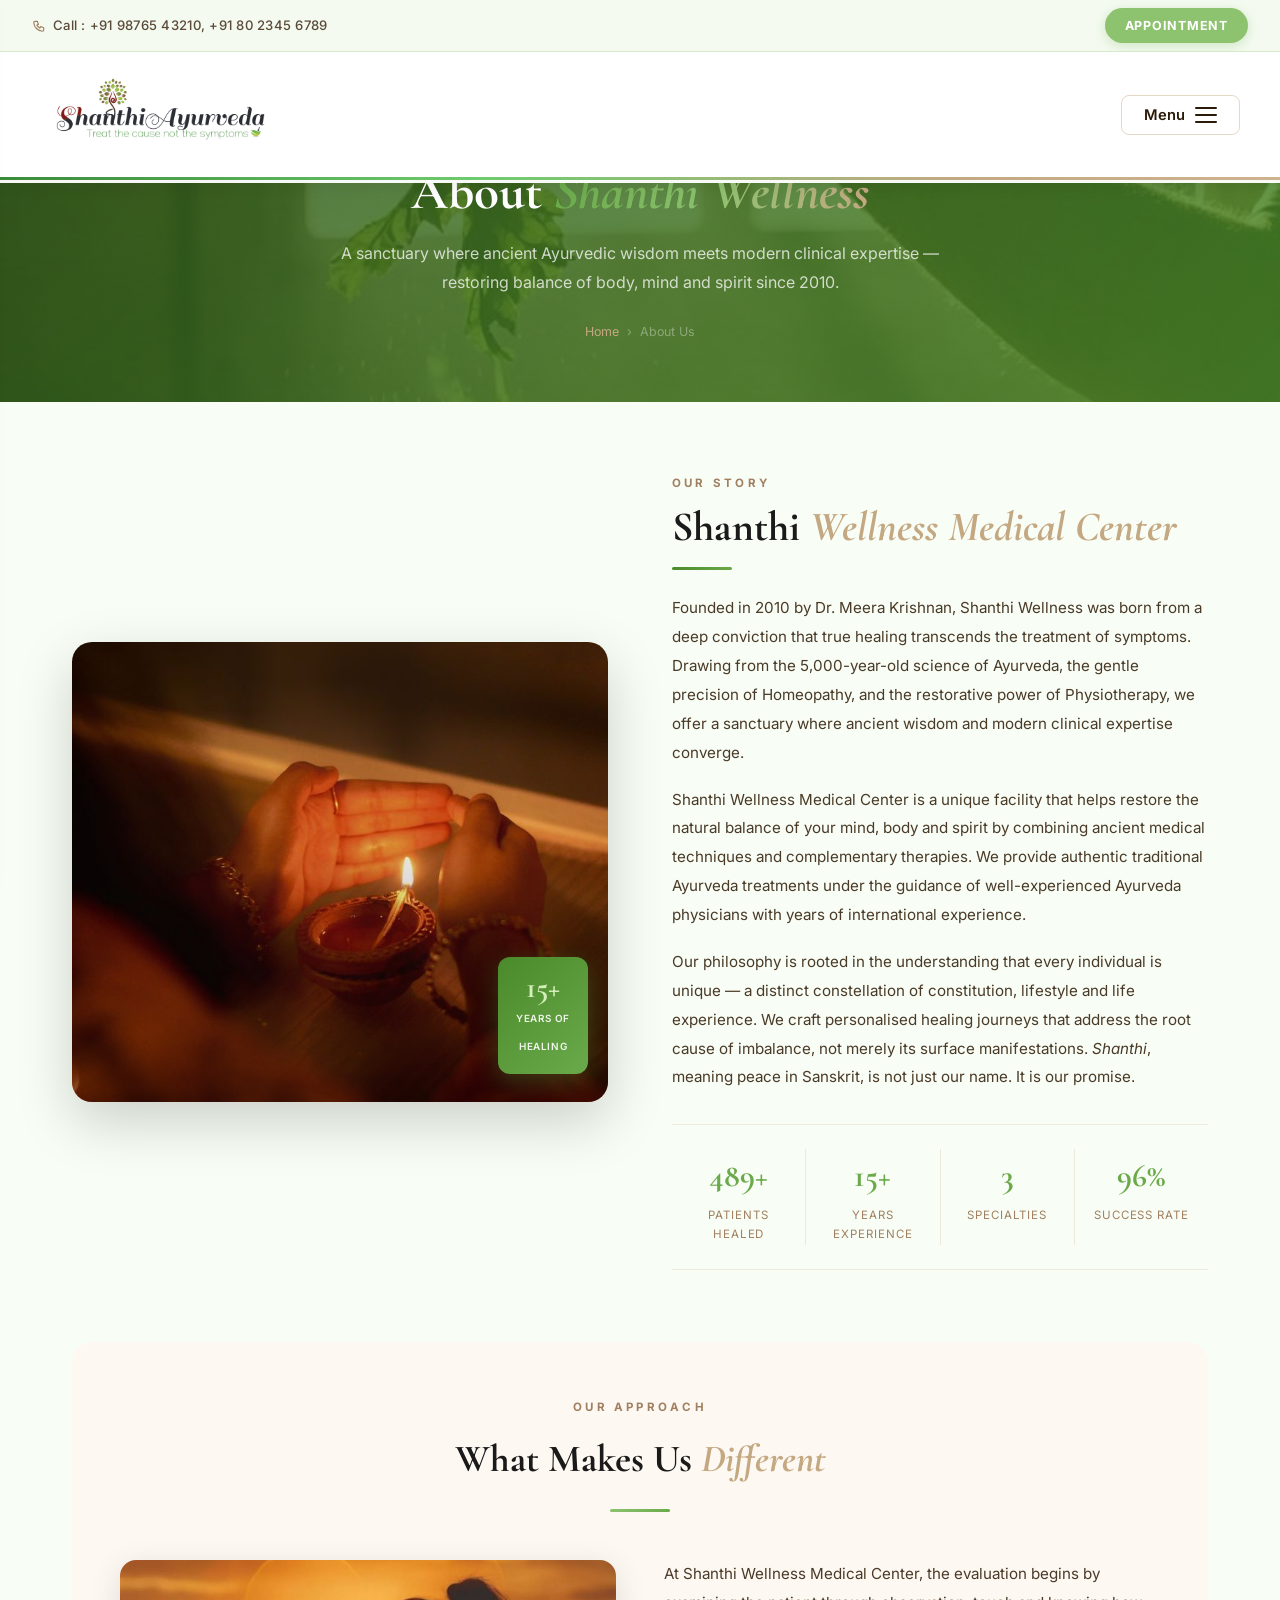
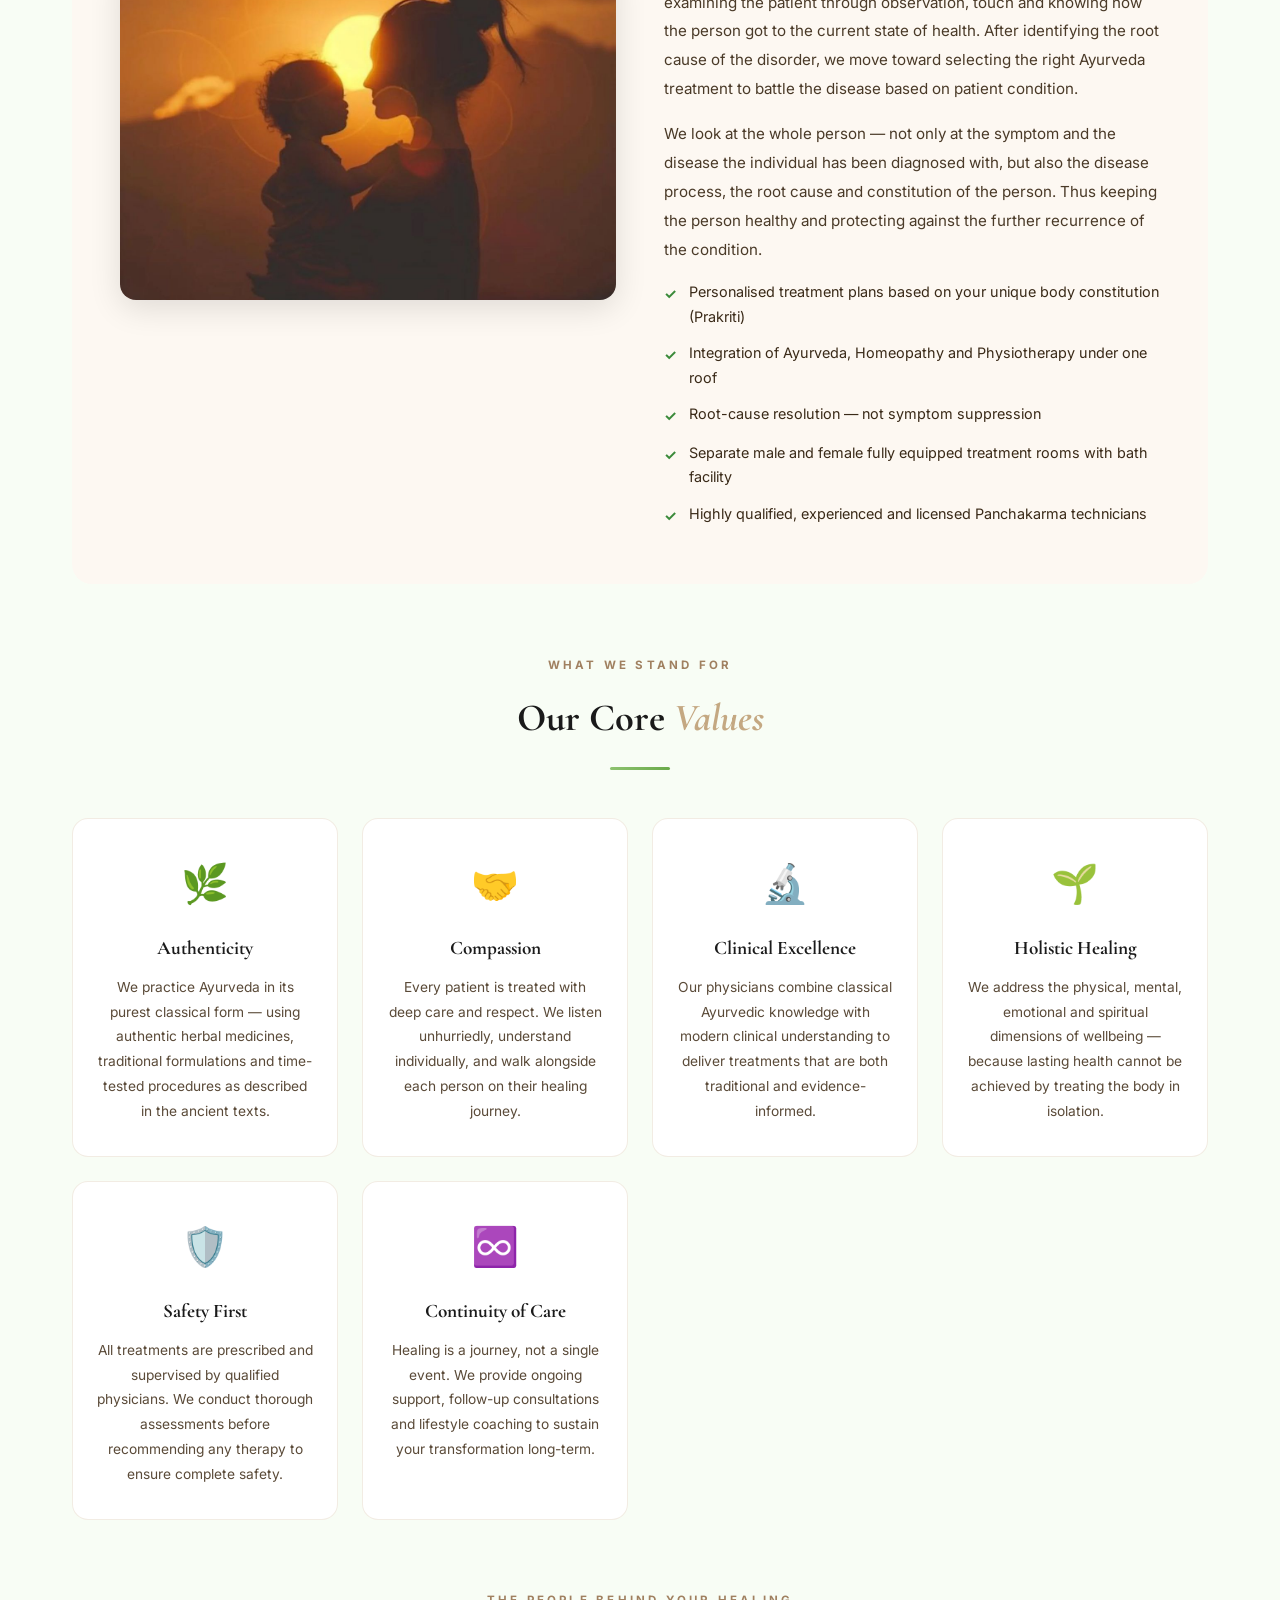
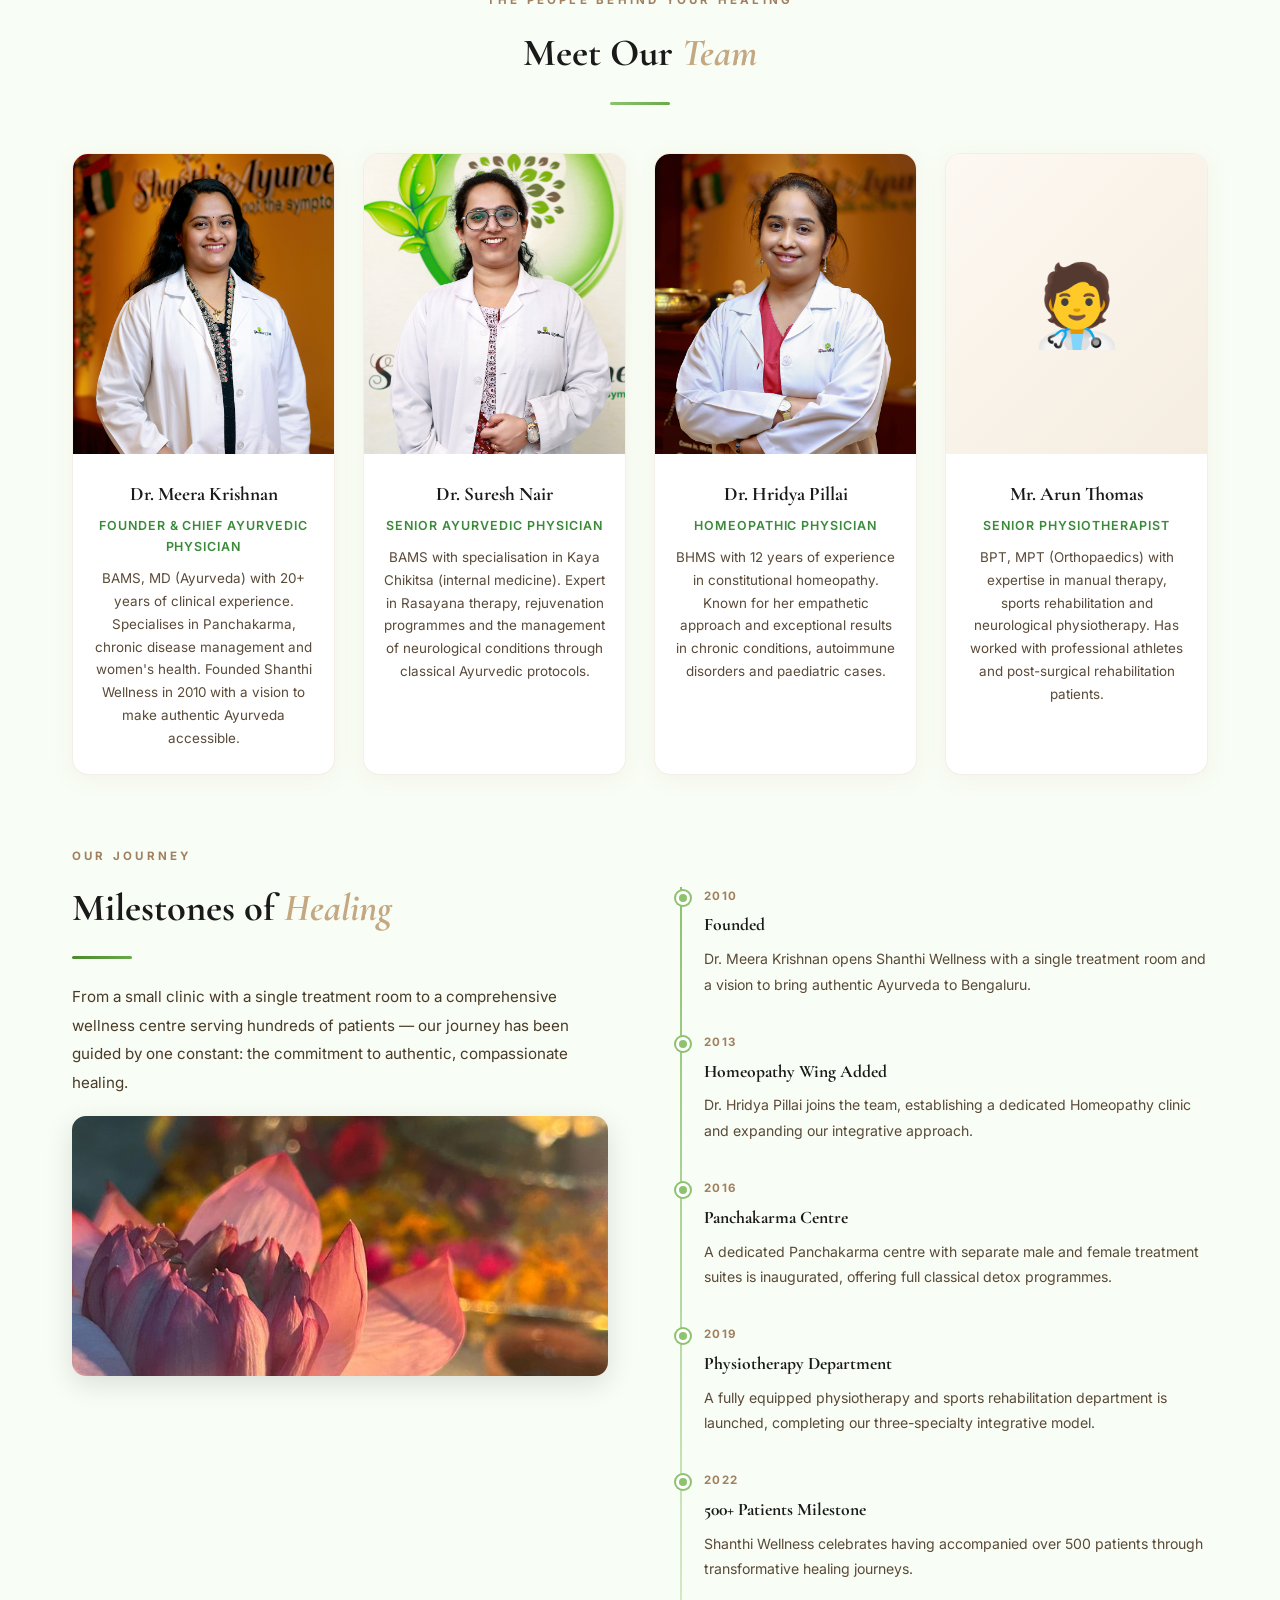
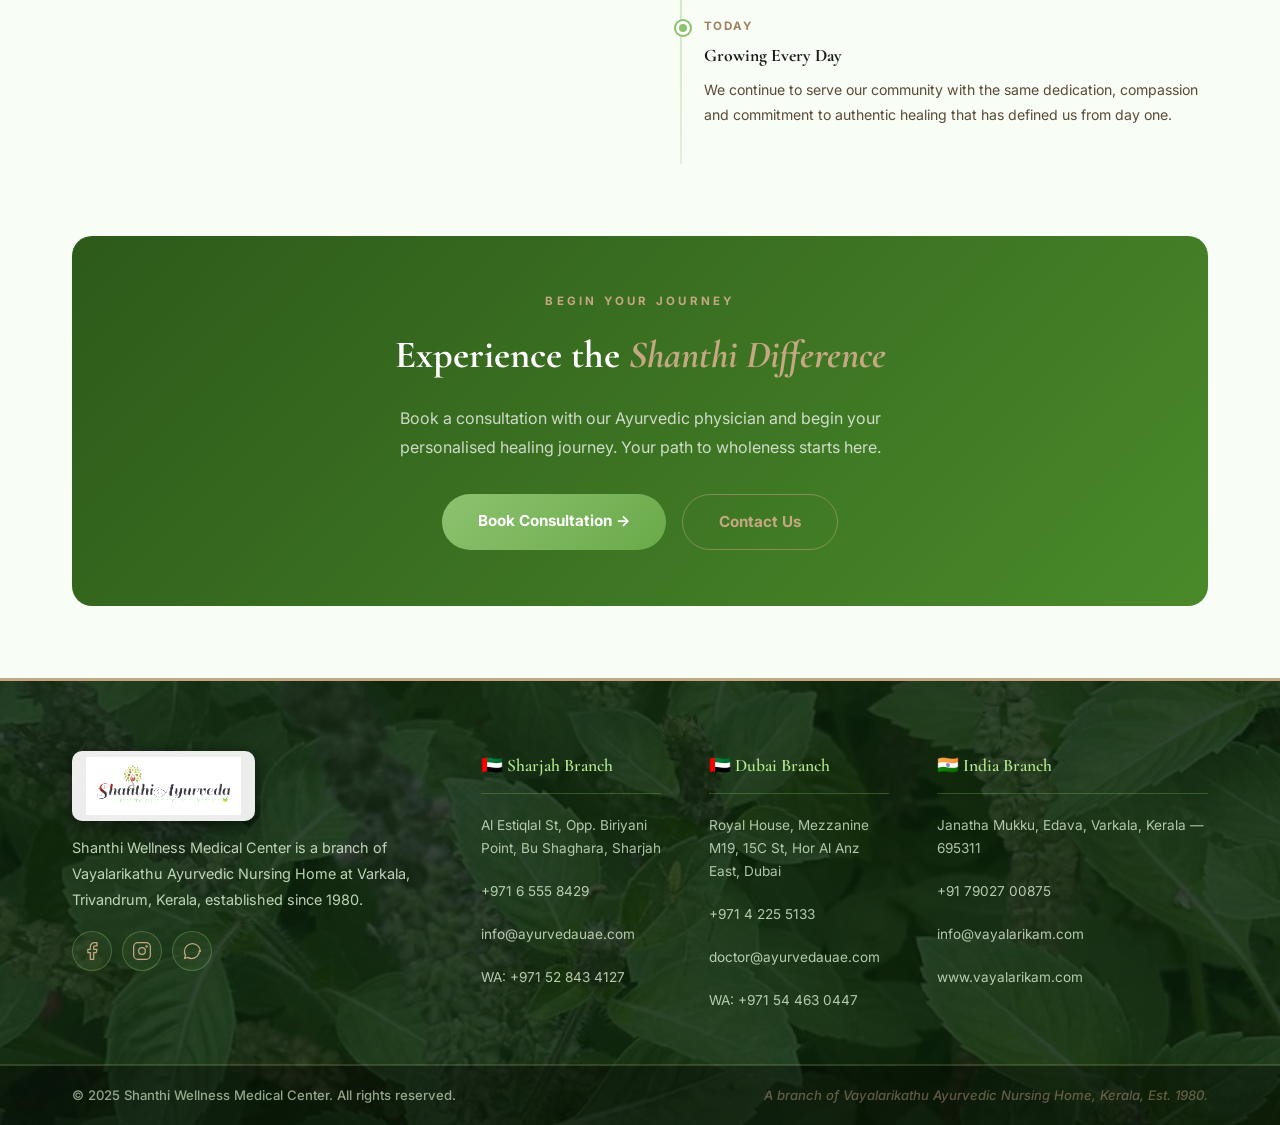
==== about.html @ 34faddfe "updated website changes" ====
﻿
<!DOCTYPE html>
<html lang="en">
<head>
  <meta charset="UTF-8"/><meta name="viewport" content="width=device-width,initial-scale=1.0"/>
  <title>About Us — Shanthi Wellness</title>
  <link rel="preconnect" href="https://fonts.googleapis.com"/>
  <link rel="preconnect" href="https://fonts.gstatic.com" crossorigin/>
  <link href="https://fonts.googleapis.com/css2?family=Cormorant+Garamond:ital,wght@0,400;0,600;0,700;1,400;1,600&family=Inter:wght@300;400;500;600&display=swap" rel="stylesheet"/>
  <link rel="stylesheet" href="styles.css"/>
  <link rel="stylesheet" href="page-styles.css"/>
  <style>
    body{padding-top:130px!important}
    @media(max-width:768px){body{padding-top:108px!important}}
    @media(max-width:480px){body{padding-top:72px!important}}
    .navbar{position:fixed;top:0;left:0;right:0;z-index:9999;background:#fff;box-shadow:0 2px 12px rgba(0,0,0,0.08);padding:0}
    .navbar-topbar{background:#f8f4ee;border-bottom:1px solid rgba(196,168,130,0.25);padding:7px 0}
    .navbar-topbar-inner{max-width:1280px;margin:0 auto;padding:0 32px;display:flex;align-items:center;justify-content:space-between}
    .navbar-phone{display:flex;align-items:center;gap:7px;font-size:0.82rem;font-weight:500;color:#5a4a38}
    .navbar-appt-btn{display:inline-flex;align-items:center;padding:7px 20px;background:#3a8a3a;color:#fff;border-radius:50px;font-size:0.78rem;font-weight:700;letter-spacing:0.06em;text-transform:uppercase;text-decoration:none}
    .navbar-main{background:#fff;padding:4px 0;width:100%;border-bottom:3px solid;border-image:linear-gradient(90deg,#3a8a3a,#6dcc6d,#C4A882,#6dcc6d,#3a8a3a) 1}
    @media(max-width:480px){.navbar-topbar{display:none}}

    /* ── About page specific styles ── */
    .about-story-grid{display:grid;grid-template-columns:1fr 1fr;gap:64px;align-items:center;margin-bottom:72px}

    /* ── Image Slider ── */
    .about-slider-wrap{position:relative;border-radius:20px;overflow:hidden;box-shadow:0 20px 56px rgba(0,0,0,0.18);height:460px}
    .about-slider-track{display:flex;height:100%;transition:transform 0.7s cubic-bezier(0.4,0,0.2,1)}
    .about-slider-track img{min-width:100%;width:100%;height:100%;object-fit:cover;object-position:center;flex-shrink:0}
    /* Gradient overlay on image */
    .about-slider-wrap::after{content:'';position:absolute;inset:0;background:linear-gradient(to top,rgba(0,0,0,0.35) 0%,transparent 55%);pointer-events:none;z-index:1}
    /* Dot indicators */
    .about-slider-dots{position:absolute;bottom:18px;left:50%;transform:translateX(-50%);display:flex;gap:8px;z-index:3}
    .about-slider-dot{width:8px;height:8px;border-radius:50%;background:rgba(255,255,255,0.45);border:none;cursor:pointer;padding:0;transition:all 0.3s}
    .about-slider-dot.active{background:#fff;width:24px;border-radius:4px}
    /* Prev / Next arrows */
    .about-slider-btn{position:absolute;top:50%;transform:translateY(-50%);z-index:3;background:rgba(255,255,255,0.22);backdrop-filter:blur(6px);border:1px solid rgba(255,255,255,0.35);color:#fff;width:38px;height:38px;border-radius:50%;cursor:pointer;display:flex;align-items:center;justify-content:center;font-size:1rem;transition:background 0.2s}
    .about-slider-btn:hover{background:rgba(255,255,255,0.40)}
    .about-slider-btn.prev{left:14px}
    .about-slider-btn.next{right:14px}
    /* Badge */
    .about-story-badge{position:absolute;bottom:28px;right:20px;background:linear-gradient(135deg,#4a8a2a,#6aaa4a);color:#fff;border-radius:12px;padding:16px 18px;text-align:center;box-shadow:0 8px 24px rgba(74,138,42,0.40);z-index:3}
    .about-story-badge span{display:block;font-family:'Cormorant Garamond',serif;font-size:1.9rem;font-weight:700;line-height:1;color:#fff}
    .about-story-badge small{font-size:0.62rem;font-weight:600;letter-spacing:0.06em;text-transform:uppercase;opacity:0.9}
    .about-gold-accent{width:60px;height:3px;background:linear-gradient(90deg,#C4A882,#A08060);border-radius:2px;margin:14px 0 24px}
    .about-para{font-size:0.95rem;color:#4a3a28;line-height:1.9;margin-bottom:18px}
    .about-stats-row{display:flex;gap:0;border-top:1px solid rgba(196,168,130,0.22);border-bottom:1px solid rgba(196,168,130,0.22);padding:24px 0;margin-top:32px}
    .about-stat{flex:1;text-align:center;padding:0 16px;border-right:1px solid rgba(196,168,130,0.22)}
    .about-stat:last-child{border-right:none}
    .about-stat-num{font-family:'Cormorant Garamond',serif;font-size:2rem;font-weight:700;color:#3b1f0e;display:block}
    .about-stat-lbl{font-size:0.72rem;color:#A08060;text-transform:uppercase;letter-spacing:0.08em;margin-top:2px;display:block}

    /* Values grid */
    .values-grid{display:grid;grid-template-columns:repeat(auto-fit,minmax(240px,1fr));gap:24px;margin-top:40px}
    .value-card{background:#fff;border:1px solid rgba(196,168,130,0.22);border-radius:16px;padding:32px 24px;text-align:center;transition:transform 0.3s,box-shadow 0.3s}
    .value-card:hover{transform:translateY(-6px);box-shadow:0 16px 40px rgba(196,168,130,0.18)}
    .value-icon{font-size:2.4rem;margin-bottom:16px}
    .value-title{font-family:'Cormorant Garamond',serif;font-size:1.2rem;font-weight:700;color:#1a1a1a;margin-bottom:10px}
    .value-desc{font-size:0.86rem;color:#5a4a38;line-height:1.8}

    /* Team cards */
    .team-grid{display:grid;grid-template-columns:repeat(auto-fit,minmax(240px,1fr));gap:28px;margin-top:40px}
    .team-card{background:#fff;border:1px solid rgba(196,168,130,0.2);border-radius:16px;overflow:hidden;text-align:center;box-shadow:0 4px 20px rgba(196,168,130,0.10);transition:transform 0.3s,box-shadow 0.3s}
    .team-card:hover{transform:translateY(-6px);box-shadow:0 16px 40px rgba(196,168,130,0.20)}
    .team-card-img{width:100%;height:300px;object-fit:cover;object-position:top center;display:block}
    .team-card-avatar{width:100%;height:300px;background:linear-gradient(135deg,#fdf8f2,#f5ede0);display:flex;align-items:center;justify-content:center;font-size:5rem}
    .team-card-body{padding:24px 20px}
    .team-card-name{font-family:'Cormorant Garamond',serif;font-size:1.2rem;font-weight:700;color:#1a1a1a;margin-bottom:4px}
    .team-card-role{font-size:0.78rem;color:#3a8a3a;font-weight:600;text-transform:uppercase;letter-spacing:0.08em;margin-bottom:10px}
    .team-card-bio{font-size:0.84rem;color:#5a4a38;line-height:1.7}

    /* Timeline */
    .timeline{position:relative;padding-left:32px;margin-top:40px}
    .timeline::before{content:'';position:absolute;left:8px;top:0;bottom:0;width:2px;background:linear-gradient(180deg,#C4A882,rgba(196,168,130,0.2))}
    .timeline-item{position:relative;margin-bottom:36px}
    .timeline-dot{position:absolute;left:-28px;top:4px;width:14px;height:14px;border-radius:50%;background:#C4A882;border:3px solid #fff;box-shadow:0 0 0 2px #C4A882}
    .timeline-year{font-size:0.72rem;font-weight:700;letter-spacing:0.12em;text-transform:uppercase;color:#A08060;margin-bottom:4px}
    .timeline-title{font-family:'Cormorant Garamond',serif;font-size:1.1rem;font-weight:700;color:#1a1a1a;margin-bottom:6px}
    .timeline-desc{font-size:0.88rem;color:#5a4a38;line-height:1.8}

    @media(max-width:768px){
      .about-story-grid{grid-template-columns:1fr;gap:40px}
      .about-slider-wrap{height:300px}
      .about-stats-row{flex-wrap:wrap;gap:16px}
      .about-stat{flex:1 1 40%;border-right:none;border-bottom:1px solid rgba(196,168,130,0.22);padding-bottom:16px}
      .about-stat:last-child{border-bottom:none}
    }
  </style>
</head>
<body>


<!-- Leaf animations -->
<div class="leaf-container" aria-hidden="true">
  <div class="leaf leaf-1"><svg viewBox="0 0 60 80" fill="none"><path d="M30 75 C30 75 5 55 5 30 C5 10 20 2 30 2 C40 2 55 10 55 30 C55 55 30 75 30 75Z" fill="#4aaa4a" opacity="0.55"/><path d="M30 75 L30 2" stroke="#2d7a2d" stroke-width="1.5" opacity="0.4"/></svg></div>
  <div class="leaf leaf-3"><svg viewBox="0 0 40 55" fill="none"><path d="M20 52 C20 52 2 38 2 20 C2 6 10 1 20 1 C30 1 38 6 38 20 C38 38 20 52 20 52Z" fill="#3a8a3a" opacity="0.5"/></svg></div>
  <div class="leaf leaf-5"><svg viewBox="0 0 35 50" fill="none"><path d="M17 47 C17 47 2 34 2 17 C2 5 9 1 17 1 C25 1 33 5 33 17 C33 34 17 47 17 47Z" fill="#C4A882" opacity="0.4"/></svg></div>
  <div class="leaf leaf-7"><svg viewBox="0 0 30 42" fill="none"><path d="M15 39 C15 39 2 28 2 15 C2 5 8 1 15 1 C22 1 28 5 28 15 C28 28 15 39 15 39Z" fill="#6dcc6d" opacity="0.45"/></svg></div>
</div>

<!-- NAVBAR -->
<nav class="navbar" id="navbar">
  <div class="navbar-topbar">
    <div class="navbar-topbar-inner">
      <span class="navbar-phone">
        <svg width="14" height="14" viewBox="0 0 24 24" fill="none"><path d="M5 4h4l2 5-2.5 1.5a11 11 0 005 5L15 13l5 2v4a2 2 0 01-2 2A16 16 0 013 6a2 2 0 012-2z" stroke="#A08060" stroke-width="2" stroke-linecap="round" stroke-linejoin="round"/></svg>
        Call : +91 98765 43210, +91 80 2345 6789
      </span>
      <a href="index.html#appointment" class="navbar-appt-btn">Appointment</a>
    </div>
  </div>
  <div class="navbar-main">
    <table style="width:100%;border-collapse:collapse;box-sizing:border-box;display:table">
      <tr>
        <td style="padding:6px 0 6px 40px;vertical-align:middle">
          <a href="index.html" style="text-decoration:none;display:inline-block">
            <img src="logo.png" alt="Shanthi Wellness" style="height:90px;width:auto;max-width:340px;object-fit:contain;display:block"/>
          </a>
        </td>
        <td style="padding:6px 40px 6px 0;vertical-align:middle;text-align:right;width:1%">
          <button id="navToggle" style="display:inline-flex;align-items:center;gap:10px;padding:10px 22px;background:transparent;border:1.5px solid rgba(196,168,130,0.45);border-radius:8px;cursor:pointer;white-space:nowrap;font-family:Inter,sans-serif">
            <span style="font-size:0.92rem;font-weight:600;color:#2a1a08">Menu</span>
            <span style="display:flex;flex-direction:column;gap:5px">
              <span style="display:block;width:22px;height:2px;background:#2a1a08;border-radius:2px"></span>
              <span style="display:block;width:22px;height:2px;background:#2a1a08;border-radius:2px"></span>
              <span style="display:block;width:22px;height:2px;background:#2a1a08;border-radius:2px"></span>
            </span>
          </button>
        </td>
      </tr>
    </table>
  </div>
</nav>

<!-- Overlay + Drawer -->
<div class="nav-overlay" id="navOverlay"></div>
<div class="nav-drawer" id="navDrawer">
  <div class="nav-drawer-header">
    <img src="logo.png" alt="Shanthi Wellness" class="nav-drawer-logo"/>
    <button class="nav-drawer-close" id="navDrawerClose">✕</button>
  </div>
  <ul class="nav-drawer-links">
    <li><a href="index.html"             class="nav-drawer-link">Home</a></li>
    <li><a href="about.html"             class="nav-drawer-link active">About Us</a></li>
    <li><a href="ayurveda.html"          class="nav-drawer-link">Ayurveda</a></li>
    <li><a href="physiotherapy.html"     class="nav-drawer-link">Physiotherapy</a></li>
    <li><a href="treatments.html"        class="nav-drawer-link">Treatments</a></li>
    <li><a href="packages.html"          class="nav-drawer-link">Our Packages</a></li>
    <li><a href="packages.html"          class="nav-drawer-link">Offers</a></li>
    <li><a href="index.html#gallery"     class="nav-drawer-link">Videos</a></li>
    <li><a href="testimonials.html"      class="nav-drawer-link">Testimonials</a></li>
    <li><a href="index.html#appointment" class="nav-drawer-link">Make an Appointment</a></li>
    <li><a href="faqs.html"              class="nav-drawer-link">FAQs</a></li>
    <li><a href="contact.html"           class="nav-drawer-link">Contact Us</a></li>
  </ul>
  <a href="index.html#appointment" class="nav-drawer-appt">Book Appointment</a>
</div>

<!-- PAGE HERO -->
<section class="page-hero">
  <div class="page-hero-inner">
    <p class="page-hero-eyebrow">Est. 2010 · Bengaluru</p>
    <h1 class="page-hero-title">About <em>Shanthi Wellness</em></h1>
    <p class="page-hero-sub">A sanctuary where ancient Ayurvedic wisdom meets modern clinical expertise — restoring balance of body, mind and spirit since 2010.</p>
    <div class="page-breadcrumb">
      <a href="index.html">Home</a><span>›</span><span>About Us</span>
    </div>
  </div>
</section>


<!-- MAIN CONTENT -->
<div class="page-content">

  <!-- ── OUR STORY ── -->
  <div class="about-story-grid">
    <!-- Single Image -->
    <div class="about-slider-wrap">
      <img src="Diya.jpg" alt="Shanthi Wellness clinic" style="width:100%;height:100%;object-fit:cover;object-position:center;display:block"/>
      <div class="about-story-badge">
        <span>15+</span>
        <small>Years of<br/>Healing</small>
      </div>
    </div>
    <!-- Text -->
    <div>
      <p style="font-size:0.72rem;font-weight:700;letter-spacing:0.28em;text-transform:uppercase;color:#A08060;margin-bottom:10px">Our Story</p>
      <h2 style="font-family:'Cormorant Garamond',serif;font-size:clamp(1.8rem,3.5vw,2.6rem);font-weight:700;color:#1a1a1a;line-height:1.2;margin-bottom:0">Shanthi <em style="font-style:italic;color:#C4A882">Wellness Medical Center</em></h2>
      <div class="about-gold-accent"></div>
      <p class="about-para">Founded in 2010 by Dr. Meera Krishnan, Shanthi Wellness was born from a deep conviction that true healing transcends the treatment of symptoms. Drawing from the 5,000-year-old science of Ayurveda, the gentle precision of Homeopathy, and the restorative power of Physiotherapy, we offer a sanctuary where ancient wisdom and modern clinical expertise converge.</p>
      <p class="about-para">Shanthi Wellness Medical Center is a unique facility that helps restore the natural balance of your mind, body and spirit by combining ancient medical techniques and complementary therapies. We provide authentic traditional Ayurveda treatments under the guidance of well-experienced Ayurveda physicians with years of international experience.</p>
      <p class="about-para">Our philosophy is rooted in the understanding that every individual is unique — a distinct constellation of constitution, lifestyle and life experience. We craft personalised healing journeys that address the root cause of imbalance, not merely its surface manifestations. <em>Shanthi</em>, meaning peace in Sanskrit, is not just our name. It is our promise.</p>
      <!-- Stats -->
      <div class="about-stats-row">
        <div class="about-stat"><span class="about-stat-num">500+</span><span class="about-stat-lbl">Patients Healed</span></div>
        <div class="about-stat"><span class="about-stat-num">15+</span><span class="about-stat-lbl">Years Experience</span></div>
        <div class="about-stat"><span class="about-stat-num">3</span><span class="about-stat-lbl">Specialties</span></div>
        <div class="about-stat"><span class="about-stat-num">98%</span><span class="about-stat-lbl">Success Rate</span></div>
      </div>
    </div>
  </div>

  <!-- ── WHAT MAKES US DIFFERENT ── -->
  <div style="background:#fdf8f2;border-radius:20px;padding:56px 48px;margin-bottom:72px">
    <div style="text-align:center;margin-bottom:48px">
      <p style="font-size:0.72rem;font-weight:700;letter-spacing:0.28em;text-transform:uppercase;color:#A08060;margin-bottom:10px">Our Approach</p>
      <h2 style="font-family:'Cormorant Garamond',serif;font-size:clamp(1.8rem,3vw,2.4rem);font-weight:700;color:#1a1a1a;margin-bottom:0">What Makes Us <em style="font-style:italic;color:#C4A882">Different</em></h2>
      <div class="gold-line"></div>
    </div>
    <div class="two-col" style="margin-bottom:0;gap:48px">
      <img src="mom.jpg" alt="Holistic healing at Shanthi Wellness" style="height:340px"/>
      <div class="two-col-text">
        <p class="about-para">At Shanthi Wellness Medical Center, the evaluation begins by examining the patient through observation, touch and knowing how the person got to the current state of health. After identifying the root cause of the disorder, we move toward selecting the right Ayurveda treatment to battle the disease based on patient condition.</p>
        <p class="about-para">We look at the whole person — not only at the symptom and the disease the individual has been diagnosed with, but also the disease process, the root cause and constitution of the person. Thus keeping the person healthy and protecting against the further recurrence of the condition.</p>
        <ul style="list-style:none;padding:0;margin:0;display:flex;flex-direction:column;gap:12px">
          <li style="display:flex;align-items:flex-start;gap:12px;font-size:0.9rem;color:#3a2a18">
            <span style="color:#3a8a3a;font-weight:700;flex-shrink:0;margin-top:2px">✓</span>
            Personalised treatment plans based on your unique body constitution (Prakriti)
          </li>
          <li style="display:flex;align-items:flex-start;gap:12px;font-size:0.9rem;color:#3a2a18">
            <span style="color:#3a8a3a;font-weight:700;flex-shrink:0;margin-top:2px">✓</span>
            Integration of Ayurveda, Homeopathy and Physiotherapy under one roof
          </li>
          <li style="display:flex;align-items:flex-start;gap:12px;font-size:0.9rem;color:#3a2a18">
            <span style="color:#3a8a3a;font-weight:700;flex-shrink:0;margin-top:2px">✓</span>
            Root-cause resolution — not symptom suppression
          </li>
          <li style="display:flex;align-items:flex-start;gap:12px;font-size:0.9rem;color:#3a2a18">
            <span style="color:#3a8a3a;font-weight:700;flex-shrink:0;margin-top:2px">✓</span>
            Separate male and female fully equipped treatment rooms with bath facility
          </li>
          <li style="display:flex;align-items:flex-start;gap:12px;font-size:0.9rem;color:#3a2a18">
            <span style="color:#3a8a3a;font-weight:700;flex-shrink:0;margin-top:2px">✓</span>
            Highly qualified, experienced and licensed Panchakarma technicians
          </li>
        </ul>
      </div>
    </div>
  </div>

  <!-- ── OUR VALUES ── -->
  <div style="margin-bottom:72px">
    <div style="text-align:center;margin-bottom:48px">
      <p style="font-size:0.72rem;font-weight:700;letter-spacing:0.28em;text-transform:uppercase;color:#A08060;margin-bottom:10px">What We Stand For</p>
      <h2 style="font-family:'Cormorant Garamond',serif;font-size:clamp(1.8rem,3vw,2.4rem);font-weight:700;color:#1a1a1a;margin-bottom:0">Our Core <em style="font-style:italic;color:#C4A882">Values</em></h2>
      <div class="gold-line"></div>
    </div>
    <div class="values-grid">
      <div class="value-card">
        <div class="value-icon">🌿</div>
        <h3 class="value-title">Authenticity</h3>
        <p class="value-desc">We practice Ayurveda in its purest classical form — using authentic herbal medicines, traditional formulations and time-tested procedures as described in the ancient texts.</p>
      </div>
      <div class="value-card">
        <div class="value-icon">🤝</div>
        <h3 class="value-title">Compassion</h3>
        <p class="value-desc">Every patient is treated with deep care and respect. We listen unhurriedly, understand individually, and walk alongside each person on their healing journey.</p>
      </div>
      <div class="value-card">
        <div class="value-icon">🔬</div>
        <h3 class="value-title">Clinical Excellence</h3>
        <p class="value-desc">Our physicians combine classical Ayurvedic knowledge with modern clinical understanding to deliver treatments that are both traditional and evidence-informed.</p>
      </div>
      <div class="value-card">
        <div class="value-icon">🌱</div>
        <h3 class="value-title">Holistic Healing</h3>
        <p class="value-desc">We address the physical, mental, emotional and spiritual dimensions of wellbeing — because lasting health cannot be achieved by treating the body in isolation.</p>
      </div>
      <div class="value-card">
        <div class="value-icon">🛡️</div>
        <h3 class="value-title">Safety First</h3>
        <p class="value-desc">All treatments are prescribed and supervised by qualified physicians. We conduct thorough assessments before recommending any therapy to ensure complete safety.</p>
      </div>
      <div class="value-card">
        <div class="value-icon">♾️</div>
        <h3 class="value-title">Continuity of Care</h3>
        <p class="value-desc">Healing is a journey, not a single event. We provide ongoing support, follow-up consultations and lifestyle coaching to sustain your transformation long-term.</p>
      </div>
    </div>
  </div>

  <!-- ── OUR TEAM ── -->
  <div style="margin-bottom:72px">
    <div style="text-align:center;margin-bottom:48px">
      <p style="font-size:0.72rem;font-weight:700;letter-spacing:0.28em;text-transform:uppercase;color:#A08060;margin-bottom:10px">The People Behind Your Healing</p>
      <h2 style="font-family:'Cormorant Garamond',serif;font-size:clamp(1.8rem,3vw,2.4rem);font-weight:700;color:#1a1a1a;margin-bottom:0">Meet Our <em style="font-style:italic;color:#C4A882">Team</em></h2>
      <div class="gold-line"></div>
    </div>
    <div class="team-grid">
      <div class="team-card">
        <img src="01.jpg" alt="Dr. Meera Krishnan" class="team-card-img"/>
        <div class="team-card-body">
          <h3 class="team-card-name">Dr. Meera Krishnan</h3>
          <p class="team-card-role">Founder & Chief Ayurvedic Physician</p>
          <p class="team-card-bio">BAMS, MD (Ayurveda) with 20+ years of clinical experience. Specialises in Panchakarma, chronic disease management and women's health. Founded Shanthi Wellness in 2010 with a vision to make authentic Ayurveda accessible.</p>
        </div>
      </div>
      <div class="team-card">
        <img src="02.jpg" alt="Dr. Suresh Nair" class="team-card-img"/>
        <div class="team-card-body">
          <h3 class="team-card-name">Dr. Suresh Nair</h3>
          <p class="team-card-role">Senior Ayurvedic Physician</p>
          <p class="team-card-bio">BAMS with specialisation in Kaya Chikitsa (internal medicine). Expert in Rasayana therapy, rejuvenation programmes and the management of neurological conditions through classical Ayurvedic protocols.</p>
        </div>
      </div>
      <div class="team-card">
        <img src="03.jpg" alt="Dr. Hridya Pillai" class="team-card-img"/>
        <div class="team-card-body">
          <h3 class="team-card-name">Dr. Hridya Pillai</h3>
          <p class="team-card-role">Homeopathic Physician</p>
          <p class="team-card-bio">BHMS with 12 years of experience in constitutional homeopathy. Known for her empathetic approach and exceptional results in chronic conditions, autoimmune disorders and paediatric cases.</p>
        </div>
      </div>
      <div class="team-card">
        <div class="team-card-avatar">🧑‍⚕️</div>
        <div class="team-card-body">
          <h3 class="team-card-name">Mr. Arun Thomas</h3>
          <p class="team-card-role">Senior Physiotherapist</p>
          <p class="team-card-bio">BPT, MPT (Orthopaedics) with expertise in manual therapy, sports rehabilitation and neurological physiotherapy. Has worked with professional athletes and post-surgical rehabilitation patients.</p>
        </div>
      </div>
    </div>
  </div>

  <!-- ── OUR JOURNEY (Timeline) ── -->
  <div style="display:grid;grid-template-columns:1fr 1fr;gap:64px;align-items:start;margin-bottom:72px">
    <div>
      <p style="font-size:0.72rem;font-weight:700;letter-spacing:0.28em;text-transform:uppercase;color:#A08060;margin-bottom:10px">Our Journey</p>
      <h2 style="font-family:'Cormorant Garamond',serif;font-size:clamp(1.8rem,3vw,2.4rem);font-weight:700;color:#1a1a1a;margin-bottom:0">Milestones of <em style="font-style:italic;color:#C4A882">Healing</em></h2>
      <div class="about-gold-accent"></div>
      <p class="about-para">From a small clinic with a single treatment room to a comprehensive wellness centre serving hundreds of patients — our journey has been guided by one constant: the commitment to authentic, compassionate healing.</p>
      <img src="lotus.jpg" alt="Shanthi Wellness journey" style="width:100%;border-radius:14px;object-fit:cover;height:260px;margin-top:8px;box-shadow:0 8px 28px rgba(0,0,0,0.12)"/>
    </div>
    <div class="timeline">
      <div class="timeline-item">
        <div class="timeline-dot"></div>
        <p class="timeline-year">2010</p>
        <h4 class="timeline-title">Founded</h4>
        <p class="timeline-desc">Dr. Meera Krishnan opens Shanthi Wellness with a single treatment room and a vision to bring authentic Ayurveda to Bengaluru.</p>
      </div>
      <div class="timeline-item">
        <div class="timeline-dot"></div>
        <p class="timeline-year">2013</p>
        <h4 class="timeline-title">Homeopathy Wing Added</h4>
        <p class="timeline-desc">Dr. Hridya Pillai joins the team, establishing a dedicated Homeopathy clinic and expanding our integrative approach.</p>
      </div>
      <div class="timeline-item">
        <div class="timeline-dot"></div>
        <p class="timeline-year">2016</p>
        <h4 class="timeline-title">Panchakarma Centre</h4>
        <p class="timeline-desc">A dedicated Panchakarma centre with separate male and female treatment suites is inaugurated, offering full classical detox programmes.</p>
      </div>
      <div class="timeline-item">
        <div class="timeline-dot"></div>
        <p class="timeline-year">2019</p>
        <h4 class="timeline-title">Physiotherapy Department</h4>
        <p class="timeline-desc">A fully equipped physiotherapy and sports rehabilitation department is launched, completing our three-specialty integrative model.</p>
      </div>
      <div class="timeline-item">
        <div class="timeline-dot"></div>
        <p class="timeline-year">2022</p>
        <h4 class="timeline-title">500+ Patients Milestone</h4>
        <p class="timeline-desc">Shanthi Wellness celebrates having accompanied over 500 patients through transformative healing journeys.</p>
      </div>
      <div class="timeline-item">
        <div class="timeline-dot" style="background:#3a8a3a;box-shadow:0 0 0 2px #3a8a3a"></div>
        <p class="timeline-year">Today</p>
        <h4 class="timeline-title">Growing Every Day</h4>
        <p class="timeline-desc">We continue to serve our community with the same dedication, compassion and commitment to authentic healing that has defined us from day one.</p>
      </div>
    </div>
  </div>

  <!-- ── CTA ── -->
  <div style="background:linear-gradient(135deg,#3b1f0e,#5a2d12);border-radius:20px;padding:56px 40px;text-align:center;color:#fff">
    <p style="font-size:0.72rem;font-weight:700;letter-spacing:0.28em;text-transform:uppercase;color:#C4A882;margin-bottom:12px">Begin Your Journey</p>
    <h2 style="font-family:'Cormorant Garamond',serif;font-size:clamp(1.6rem,3vw,2.4rem);font-weight:700;margin-bottom:16px">Experience the <em style="color:#C4A882">Shanthi Difference</em></h2>
    <p style="color:rgba(255,255,255,0.75);max-width:520px;margin:0 auto 32px;line-height:1.8">Book a consultation with our Ayurvedic physician and begin your personalised healing journey. Your path to wholeness starts here.</p>
    <div style="display:flex;gap:16px;justify-content:center;flex-wrap:wrap">
      <a href="index.html#appointment" class="btn-book" style="font-size:0.95rem;padding:14px 36px">Book Consultation →</a>
      <a href="contact.html" style="display:inline-block;padding:14px 36px;border:1.5px solid rgba(196,168,130,0.5);color:#C4A882;border-radius:50px;font-size:0.95rem;font-weight:700;text-decoration:none;transition:all 0.2s">Contact Us</a>
    </div>
  </div>

</div>


<!-- FOOTER -->
<footer class="footer">
  <div class="footer-top"><div class="container"><div class="footer-grid">
    <div class="footer-brand">
      <a href="index.html" class="footer-logo-link"><img src="logo.png" alt="Shanthi Wellness" class="footer-logo-img"/></a>
      <p class="footer-tagline">Shanthi Wellness Medical Center is a branch of Vayalarikathu Ayurvedic Nursing Home at Varkala, Trivandrum, Kerala, established since 1980.</p>
      <div class="footer-socials">
        <a href="#" class="social-icon" aria-label="Facebook"><svg width="20" height="20" viewBox="0 0 24 24" fill="none"><path d="M18 2H15C13.7 2 12.4 2.5 11.5 3.5C10.5 4.4 10 5.7 10 7V10H7V14H10V22H14V14H17L18 10H14V7C14 6.7 14.1 6.4 14.3 6.2C14.6 6 14.8 5.9 15 5.9H18V2Z" stroke="#c89a4a" stroke-width="1.5" stroke-linecap="round" stroke-linejoin="round"/></svg></a>
        <a href="#" class="social-icon" aria-label="Instagram"><svg width="20" height="20" viewBox="0 0 24 24" fill="none"><rect x="2" y="2" width="20" height="20" rx="5" stroke="#c89a4a" stroke-width="1.5"/><circle cx="12" cy="12" r="4" stroke="#c89a4a" stroke-width="1.5"/><circle cx="17.5" cy="6.5" r="1" fill="#c89a4a"/></svg></a>
        <a href="https://wa.me/971528434127" class="social-icon" aria-label="WhatsApp"><svg width="20" height="20" viewBox="0 0 24 24" fill="none"><path d="M21 11.5C21 16.7 16.7 21 11.5 21C9.8 21 8.2 20.5 6.8 19.7L3 21L4.3 17.2C3.5 15.8 3 14.2 3 12.5C3 7.3 7.3 3 12.5 3C17.7 3 22 7.3 22 12.5" stroke="#c89a4a" stroke-width="1.5" stroke-linecap="round" stroke-linejoin="round"/></svg></a>
      </div>
    </div>
    <div class="footer-col">
      <h5 class="footer-col-title">🇦🇪 Sharjah Branch</h5>
      <ul class="footer-contact-list">
        <li>Al Estiqlal St, Opp. Biriyani Point, Bu Shaghara, Sharjah</li>
        <li><a href="tel:+97165558429" style="color:inherit;text-decoration:none">+971 6 555 8429</a></li>
        <li><a href="mailto:info@ayurvedauae.com" style="color:inherit;text-decoration:none">info@ayurvedauae.com</a></li>
        <li><a href="https://wa.me/971528434127" style="color:inherit;text-decoration:none">WA: +971 52 843 4127</a></li>
      </ul>
    </div>
    <div class="footer-col">
      <h5 class="footer-col-title">🇦🇪 Dubai Branch</h5>
      <ul class="footer-contact-list">
        <li>Royal House, Mezzanine M19, 15C St, Hor Al Anz East, Dubai</li>
        <li><a href="tel:+97142255133" style="color:inherit;text-decoration:none">+971 4 225 5133</a></li>
        <li><a href="mailto:doctor@ayurvedauae.com" style="color:inherit;text-decoration:none">doctor@ayurvedauae.com</a></li>
        <li><a href="https://wa.me/971544630447" style="color:inherit;text-decoration:none">WA: +971 54 463 0447</a></li>
      </ul>
    </div>
    <div class="footer-col">
      <h5 class="footer-col-title">🇮🇳 India Branch</h5>
      <ul class="footer-contact-list">
        <li>Janatha Mukku, Edava, Varkala, Kerala — 695311</li>
        <li><a href="tel:+917902700875" style="color:inherit;text-decoration:none">+91 79027 00875</a></li>
        <li><a href="mailto:info@vayalarikam.com" style="color:inherit;text-decoration:none">info@vayalarikam.com</a></li>
        <li><a href="https://www.vayalarikam.com" target="_blank" style="color:inherit;text-decoration:none">www.vayalarikam.com</a></li>
      </ul>
    </div>
  </div></div></div>
  <div class="footer-bottom"><div class="container"><p>© 2025 Shanthi Wellness Medical Center. All rights reserved.</p><p class="footer-credits">A branch of Vayalarikathu Ayurvedic Nursing Home, Kerala, Est. 1980.</p></div></div>
</footer>

<script src="script.js"></script>
</body>
</html>
---- styles.css ----
﻿/* â•â•â•â•â•â•â•â•â•â•â•â•â•â•â•â•â•â•â•â•â•â•â•â•â•â•â•â•â•â•â•â•â•â•â•â•â•â•â•â•â•â•â•â•â•â•â•â•â•â•â•â•â•â•â•â•â•â•â•
   SHANTHI WELLNESS â€” styles.css
   Theme: Glazy Maroon Â· Forest Green Â· Burnt Orange Â· Cream
â•â•â•â•â•â•â•â•â•â•â•â•â•â•â•â•â•â•â•â•â•â•â•â•â•â•â•â•â•â•â•â•â•â•â•â•â•â•â•â•â•â•â•â•â•â•â•â•â•â•â•â•â•â•â•â•â•â•â• */
@import url('https://fonts.googleapis.com/css2?family=Great+Vibes&family=Dancing+Script:wght@600;700&display=swap');

/* â”€â”€ CSS RESET â”€â”€â”€â”€â”€â”€â”€â”€â”€â”€â”€â”€â”€â”€â”€â”€â”€â”€â”€â”€â”€â”€â”€â”€â”€â”€â”€â”€â”€â”€â”€â”€â”€â”€â”€â”€â”€â”€â”€â”€â”€â”€â”€ */
*, *::before, *::after { box-sizing: border-box; margin: 0; padding: 0; }
html { scroll-behavior: smooth; font-size: 16px; }
body {
  font-family: 'Inter', sans-serif;
  /* Glazy maroon â†’ burnt orange â†’ dark brown gradient â€” like the reference image */
  background:
    
    radial-gradient(ellipse 130% 90% at 0% 0%,   #1a5a1a 0%, transparent 55%),
    radial-gradient(ellipse 110% 100% at 100% 0%, #0e4a0e 0%, transparent 60%),
    radial-gradient(ellipse 90% 80% at 50% 100%,  #0a3a0a 0%, transparent 70%),
    linear-gradient(160deg, #071a07 0%, #0e3a0e 40%, #071a07 100%);
  background-attachment: fixed;
  color: var(--cream);
  line-height: 1.7;
  overflow-x: hidden;
}
img { display: block; width: 100%; height: auto; object-fit: cover; }
a { text-decoration: none; color: inherit; }
ul { list-style: none; }
button { cursor: pointer; border: none; background: none; font-family: inherit; }
input, select, textarea { font-family: inherit; }

/* â”€â”€ CSS VARIABLES â”€â”€â”€â”€â”€â”€â”€â”€â”€â”€â”€â”€â”€â”€â”€â”€â”€â”€â”€â”€â”€â”€â”€â”€â”€â”€â”€â”€â”€â”€â”€â”€â”€â”€â”€â”€â”€â”€â”€ */
:root {
  /* FOREST GREEN backgrounds */
  --bg:        #071a07;
  --bg2:       #0a2a0a;
  --bg3:       #0e3a0e;
  --dg:        #1a4a1a;
  --dg2:       #0e3a0e;
  --dg3:       #0a2a0a;

  /* CARD surfaces — glassy green */
  --card:      #0e2a0e;
  --card-g:    #122e12;
  --card2:     #0a220a;

  /* GLASS */
  --glass:          rgba(14,42,14,0.55);
  --glass-g:        rgba(18,46,18,0.55);
  --glass2:         rgba(10,34,10,0.70);
  --glass-border:   rgba(80,160,60,0.25);
  --glass-border-g: rgba(80,160,60,0.20);
  --glass-border2:  rgba(80,160,60,0.10);

  /* MAROON accent (kept for buttons/highlights) */
  --maroon:    #8b1a0a;
  --maroon2:   #a82010;
  --maroon3:   #c42818;

  /* ORANGE accent */
  --orange:    #b83a00;
  --orange2:   #d45010;
  --orange3:   #e86820;
  --orange4:   #f07830;
  --orange-glow:  rgba(212,80,16,0.40);
  --orange-glow2: rgba(212,80,16,0.18);

  /* FOREST GREEN accents */
  --green:     #2d7a2d;
  --green2:    #3a9a3a;
  --green3:    #4ab84a;
  --green-glow:rgba(58,154,58,0.35);

  /* GOLD */
  --gold:      #c8882a;
  --gold2:     #e0a840;

  /* CREAMY WHITE text */
  --cream:     #f8f4ee;
  --muted:     #c8d8c0;
  --muted2:    #98b890;

  /* BORDERS */
  --line:      rgba(80,160,60,0.22);
  --line-g:    rgba(80,160,60,0.18);
  --oline:     rgba(212,80,16,0.30);

  /* EFFECTS */
  --shadow:    0 24px 64px rgba(0,0,0,0.6);
  --shadow-o:  0 8px 32px rgba(180,60,0,0.40);
  --shadow-g:  0 8px 32px rgba(60,120,20,0.25);
  --radius:    14px;
  --transition: 0.35s cubic-bezier(0.4,0,0.2,1);
}

/* â”€â”€ KEYFRAMES â”€â”€â”€â”€â”€â”€â”€â”€â”€â”€â”€â”€â”€â”€â”€â”€â”€â”€â”€â”€â”€â”€â”€â”€â”€â”€â”€â”€â”€â”€â”€â”€â”€â”€â”€â”€â”€â”€â”€â”€â”€â”€â”€ */
@keyframes orangePulse {
  0%,100% { box-shadow: 0 0 0 0 rgba(212,80,16,0); border-color: rgba(212,80,16,0.3); }
  50%      { box-shadow: 0 0 28px 8px rgba(212,80,16,0.40); border-color: var(--orange3); }
}
@keyframes greenPulse {
  0%,100% { box-shadow: 0 0 0 0 rgba(74,154,34,0); }
  50%      { box-shadow: 0 0 20px 5px rgba(74,154,34,0.25); }
}
@keyframes borderFlow {
  0%   { background-position: 0% 50%; }
  50%  { background-position: 100% 50%; }
  100% { background-position: 0% 50%; }
}
@keyframes floatUp {
  0%,100% { transform: translateY(0); }
  50%      { transform: translateY(-10px); }
}
@keyframes shimmer {
  0%   { left: -100%; }
  100% { left: 200%; }
}
@keyframes rotateSlow {
  from { transform: rotate(0deg); }
  to   { transform: rotate(360deg); }
}
@keyframes fadeInUp {
  from { opacity:0; transform:translateY(30px); }
  to   { opacity:1; transform:translateY(0); }
}

/* â•â•â•â•â•â•â•â•â•â•â•â•â•â•â•â•â•â•â•â•â•â•â•â•â•â•â•â•â•â•â•â•â•â•â•â•â•â•â•â•â•â•â•â•â•â•â•â•â•â•â•â•â•â•â•â•â•â•
   UTILITY
â•â•â•â•â•â•â•â•â•â•â•â•â•â•â•â•â•â•â•â•â•â•â•â•â•â•â•â•â•â•â•â•â•â•â•â•â•â•â•â•â•â•â•â•â•â•â•â•â•â•â•â•â•â•â•â•â•â• */
.container { max-width:1200px; margin:0 auto; padding:0 32px; }
.section-pad { padding:100px 0; }

.section-eyebrow {
  font-family:'Inter',sans-serif;
  font-size:0.72rem; font-weight:700;
  letter-spacing:0.28em; text-transform:uppercase;
  color: var(--orange3); margin-bottom:12px;
  display:inline-flex; align-items:center; gap:8px;
}
.section-eyebrow::before,
.section-eyebrow::after {
  content:''; display:inline-block;
  width:24px; height:1.5px;
  background: linear-gradient(90deg, transparent, var(--orange3));
}
.section-eyebrow::after { background: linear-gradient(90deg, var(--orange3), transparent); }

.section-heading {
  font-family:'Cormorant Garamond',serif;
  font-size:clamp(2rem,4vw,3.2rem); font-weight:600;
  color:var(--cream); line-height:1.2; margin-bottom:20px;
}
.section-heading em { font-style:italic; color: var(--orange3); }
.section-sub { font-size:1rem; color:var(--muted); max-width:560px; margin:0 auto; line-height:1.8; }
.section-header { text-align:center; margin-bottom:64px; }

.gold-divider {
  width:60px; height:2px; margin-bottom:24px;
  background: linear-gradient(90deg, transparent, var(--maroon2), var(--orange3), transparent);
  background-size:200% 100%;
  animation:borderFlow 3s ease infinite;
}
.gold-divider.centered { margin-left:auto; margin-right:auto; }

/* â”€â”€ REVEAL â”€â”€â”€â”€â”€â”€â”€â”€â”€â”€â”€â”€â”€â”€â”€â”€â”€â”€â”€â”€â”€â”€â”€â”€â”€â”€â”€â”€â”€â”€â”€â”€â”€â”€â”€â”€â”€â”€â”€â”€â”€â”€â”€â”€â”€â”€â”€ */
.reveal { opacity:0; transform:translateY(36px); transition:opacity 0.75s ease,transform 0.75s ease; }
.reveal.visible { opacity:1; transform:translateY(0); }
.reveal:nth-child(2){transition-delay:0.1s}
.reveal:nth-child(3){transition-delay:0.2s}
.reveal:nth-child(4){transition-delay:0.3s}

/* â”€â”€ GLASS CARD MIXIN â”€â”€â”€â”€â”€â”€â”€â”€â”€â”€â”€â”€â”€â”€â”€â”€â”€â”€â”€â”€â”€â”€â”€â”€â”€â”€â”€â”€â”€â”€â”€â”€â”€â”€â”€â”€â”€ */
.glass {
  background: rgba(42,16,8,0.50);
  backdrop-filter:blur(18px) saturate(1.4);
  -webkit-backdrop-filter:blur(18px) saturate(1.4);
  border:1px solid var(--glass-border);
}

/* â”€â”€ BUTTONS â”€â”€â”€â”€â”€â”€â”€â”€â”€â”€â”€â”€â”€â”€â”€â”€â”€â”€â”€â”€â”€â”€â”€â”€â”€â”€â”€â”€â”€â”€â”€â”€â”€â”€â”€â”€â”€â”€â”€â”€â”€â”€â”€â”€â”€â”€â”€ */
.btn {
  display:inline-flex; align-items:center; gap:10px;
  padding:14px 32px; border-radius:50px;
  font-family:'Inter',sans-serif; font-size:0.875rem;
  font-weight:700; letter-spacing:0.06em; text-transform:uppercase;
  transition:var(--transition); cursor:pointer; position:relative; overflow:hidden;
}
.btn::after {
  content:''; position:absolute; top:0; left:-100%;
  width:60%; height:100%;
  background:linear-gradient(90deg,transparent,rgba(255,255,255,0.15),transparent);
  transition:left 0.5s ease;
}
.btn:hover::after { left:200%; }

.btn-gold {
  background: linear-gradient(135deg, var(--maroon2), var(--orange2), var(--orange3));
  background-size: 200% 100%;
  color: #fff;
  font-weight: 800;
  box-shadow: 0 4px 24px var(--orange-glow), inset 0 1px 0 rgba(255,255,255,0.18);
  animation: borderFlow 4s ease infinite;
  text-shadow: 0 1px 3px rgba(0,0,0,0.3);
}
.btn-gold:hover {
  transform: translateY(-3px);
  box-shadow: 0 10px 40px var(--orange-glow), 0 0 60px var(--orange-glow2), inset 0 1px 0 rgba(255,255,255,0.25);
  background: linear-gradient(135deg, var(--orange2), var(--orange3), var(--orange4));
}

.btn-outline {
  border: 1.5px solid rgba(212,80,16,0.45);
  color: var(--orange3);
  background: rgba(180,60,0,0.08);
  backdrop-filter: blur(12px);
}
.btn-outline:hover {
  border-color: var(--orange3);
  color: #fff;
  background: rgba(180,60,0,0.20);
  transform: translateY(-3px);
  box-shadow: 0 8px 32px var(--orange-glow), inset 0 1px 0 rgba(255,255,255,0.08);
}
.btn-large { padding:18px 48px; font-size:1rem; }
.btn-outline:hover {
  border-color: var(--gold);
  color: var(--gold);
  background: rgba(200,154,74,0.08);
  transform: translateY(-2px);
}
.btn-large { padding: 18px 44px; font-size: 1rem; }

/* â•â•â•â•â•â•â•â•â•â•â•â•â•â•â•â•â•â•â•â•â•â•â•â•â•â•â•â•â•â•â•â•â•â•â•â•â•â•â•â•â•â•â•â•â•â•â•â•â•â•â•â•â•â•â•â•â•â•
   NAVBAR
â•â•â•â•â•â•â•â•â•â•â•â•â•â•â•â•â•â•â•â•â•â•â•â•â•â•â•â•â•â•â•â•â•â•â•â•â•â•â•â•â•â•â•â•â•â•â•â•â•â•â•â•â•â•â•â•â•â• */
.navbar {
  position:fixed; top:0; left:0; right:0; z-index:1000;
  padding:16px 0; transition:var(--transition);
}
.navbar.scrolled {
  background: rgba(26,10,6,0.88);
  backdrop-filter: blur(24px) saturate(1.6);
  -webkit-backdrop-filter: blur(24px) saturate(1.6);
  padding:10px 0;
  box-shadow: 0 4px 40px rgba(0,0,0,0.5);
  border-bottom: 1px solid rgba(180,60,0,0.25);
}
.nav-container {
  max-width:1320px; margin:0 auto; padding:0 32px;
  display:flex; align-items:center; justify-content:space-between; gap:20px;
}
.nav-logo { display:flex; align-items:center; flex-shrink:0; text-decoration:none; }
.logo-text { display:none; }
.nav-links { display:flex; align-items:center; gap:2px; flex-wrap:nowrap; }
.nav-link {
  font-size:0.78rem; font-weight:500; letter-spacing:0.07em;
  text-transform:uppercase; color:rgba(240,230,216,0.7);
  padding:8px 11px; border-radius:8px; transition:var(--transition); position:relative;
}
.nav-link::after {
  content:''; position:absolute; bottom:3px; left:50%;
  transform:translateX(-50%) scaleX(0);
  width:18px; height:1.5px;
  background: linear-gradient(90deg, var(--maroon2), var(--orange3));
  transition:transform 0.3s ease;
}
.nav-link:hover,
.nav-link.active { color:var(--cream); }
.nav-link:hover::after,
.nav-link.active::after { transform:translateX(-50%) scaleX(1); }
.nav-book {
  display:inline-flex; align-items:center; padding:10px 22px;
  background: linear-gradient(135deg, var(--maroon2), var(--orange2), var(--orange3));
  background-size: 200% 100%;
  animation: borderFlow 4s ease infinite;
  color: #fff;
  border-radius:50px; font-size:0.78rem; font-weight:800;
  letter-spacing:0.07em; text-transform:uppercase; transition:var(--transition);
  white-space:nowrap;
  box-shadow: 0 4px 20px var(--orange-glow), inset 0 1px 0 rgba(255,255,255,0.15);
  position:relative; overflow:hidden;
  text-shadow: 0 1px 3px rgba(0,0,0,0.3);
}
.nav-book::after {
  content:''; position:absolute; top:0; left:-100%;
  width:60%; height:100%;
  background:linear-gradient(90deg,transparent,rgba(255,255,255,0.2),transparent);
  transition:left 0.5s ease;
}
.nav-book:hover { transform:translateY(-2px); box-shadow:0 8px 28px var(--orange-glow); }
.nav-book:hover::after { left:200%; }
.nav-toggle { display:none; flex-direction:column; gap:5px; padding:8px; }
.nav-toggle span { display:block; width:24px; height:2px; background:var(--cream); border-radius:2px; transition:var(--transition); }

/* â•â•â•â•â•â•â•â•â•â•â•â•â•â•â•â•â•â•â•â•â•â•â•â•â•â•â•â•â•â•â•â•â•â•â•â•â•â•â•â•â•â•â•â•â•â•â•â•â•â•â•â•â•â•â•â•â•â•
   HERO â€” 3-col: thumb-strip | text-content | big-photo
â•â•â•â•â•â•â•â•â•â•â•â•â•â•â•â•â•â•â•â•â•â•â•â•â•â•â•â•â•â•â•â•â•â•â•â•â•â•â•â•â•â•â•â•â•â•â•â•â•â•â•â•â•â•â•â•â•â• */
.hero {
  position: relative;
  min-height: 100vh;
  display: grid;
  grid-template-columns: 130px 1fr 50%;
  background: var(--bg);
  overflow: hidden;
}
.hero-overlay { display: none; }
.hero::before { display: none; }
.hero-decor-left, .hero-decor-right { display: none; }
.hero-thumb-strip { display: flex !important; }
.hero-content { display: flex !important; }

/* â”€â”€ COL 1: Vertical thumbnail strip â”€â”€â”€â”€â”€â”€â”€â”€â”€â”€â”€â”€â”€â”€â”€â”€â”€â”€â”€â”€â”€ */
.hero-thumb-strip {
  grid-column: 1;
  grid-row: 1;
  display: flex;
  flex-direction: column;
  gap: 0;
  padding: 72px 0 0 0;
  background: linear-gradient(180deg, #1a0a06 0%, #2a1008 50%, #1a0a06 100%);
  border-right: 2px solid rgba(180,60,0,0.30);
  overflow: hidden;
  z-index: 2;
  min-height: 100vh;
  height: 100vh;
}
.hero-thumb {
  position: relative;
  overflow: hidden;
  flex: 1;
  min-height: 0;
  border-bottom: 2px solid rgba(180,60,0,0.25);
  cursor: pointer;
  transition: border-color 0.35s ease, box-shadow 0.35s ease;
}
.hero-thumb:last-child { border-bottom: none; }
.hero-thumb:hover {
  border-color: var(--orange2);
  box-shadow: inset 0 0 20px rgba(180,60,0,0.25);
  z-index: 3;
}
.hero-thumb img {
  width: 100%;
  height: 100%;
  object-fit: cover;
  object-position: center;
  display: block;
  transition: transform 0.5s ease;
}
.hero-thumb:hover img { transform: scale(1.08); }
.hero-thumb-label {
  position: absolute;
  bottom: 0; left: 0; right: 0;
  background: linear-gradient(to top, rgba(26,10,6,0.92) 0%, transparent 100%);
  padding: 18px 6px 5px;
  font-family: 'Inter', sans-serif;
  font-size: 0.52rem;
  font-weight: 700;
  letter-spacing: 0.06em;
  text-transform: uppercase;
  color: var(--orange3);
  text-align: center;
  line-height: 1.3;
}
/* Staggered orange pulse on left edge */
.hero-thumb::before {
  content: '';
  position: absolute;
  top: 0; left: 0;
  width: 3px; height: 100%;
  background: linear-gradient(180deg, var(--maroon2), var(--orange2));
  opacity: 0;
  transition: opacity 0.35s ease;
  z-index: 2;
}
.hero-thumb:hover::before { opacity: 1; }
.hero-thumb:nth-child(1) { animation: heroBorderPulse 3.5s ease-in-out 0.0s infinite; }
.hero-thumb:nth-child(2) { animation: heroBorderPulse 3.5s ease-in-out 0.7s infinite; }
.hero-thumb:nth-child(3) { animation: heroBorderPulse 3.5s ease-in-out 1.4s infinite; }
.hero-thumb:nth-child(4) { animation: heroBorderPulse 3.5s ease-in-out 2.1s infinite; }
.hero-thumb:nth-child(5) { animation: heroBorderPulse 3.5s ease-in-out 2.8s infinite; }
@keyframes heroBorderPulse {
  0%,100% { border-color: rgba(180,60,0,0.25); }
  50%      { border-color: rgba(212,80,16,0.70); box-shadow: inset 0 0 16px rgba(180,60,0,0.20); }
}

/* â”€â”€ COL 2: Text content â”€â”€â”€â”€â”€â”€â”€â”€â”€â”€â”€â”€â”€â”€â”€â”€â”€â”€â”€â”€â”€â”€â”€â”€â”€â”€â”€â”€â”€â”€â”€â”€â”€â”€ */
.hero-content {
  grid-column: 2;
  grid-row: 1;
  position: relative;
  z-index: 2;
  display: flex;
  flex-direction: column;
  justify-content: center;
  padding: 100px 44px 60px 40px;
  /* Glazy maroon-to-green gradient â€” the signature look */
  background:
    radial-gradient(ellipse 120% 80% at 0% 30%,  rgba(107,14,4,0.85) 0%, transparent 60%),
    radial-gradient(ellipse 100% 60% at 100% 70%, rgba(26,61,26,0.70) 0%, transparent 60%),
    linear-gradient(160deg, #1a0a06 0%, #220d07 60%, #1a1a0a 100%);
  min-height: 100vh;
}
.hero-content::before {
  content: '';
  position: absolute;
  top: 30%; left: -60px;
  width: 300px; height: 300px;
  border-radius: 50%;
  background: radial-gradient(circle, rgba(46,204,113,0.06) 0%, transparent 70%);
  pointer-events: none;
}
.hero-badge {
  position: absolute;
  top: 110px; right: 20px;
  z-index: 4;
  animation: floatUp 4s ease-in-out infinite;
}
.badge-inner {
  display: flex; align-items: center; justify-content: center;
  width: 78px; height: 78px; border-radius: 50%;
  background: linear-gradient(135deg, var(--maroon), var(--maroon2), var(--orange2));
  color: #fff;
  font-family: 'Cormorant Garamond', serif;
  font-size: 0.88rem; font-weight: 800;
  text-align: center; line-height: 1.3;
  box-shadow: 0 8px 32px var(--orange-glow), 0 0 50px var(--orange-glow2),
              inset 0 1px 0 rgba(255,255,255,0.2);
  border: 2px solid rgba(255,255,255,0.15);
  text-shadow: 0 1px 3px rgba(0,0,0,0.4);
}
.hero-eyebrow {
  font-size: 0.68rem; font-weight: 700; letter-spacing: 0.28em;
  text-transform: uppercase; color: var(--orange2); margin-bottom: 14px;
}
.hero-heading {
  font-family: 'Playfair Display', serif;
  font-size: clamp(2rem, 3.5vw, 3.6rem); font-weight: 800;
  color: var(--cream); line-height: 1.1; margin-bottom: 18px;
  text-shadow: 0 4px 30px rgba(0,0,0,0.4);
}
.hero-heading em { font-style: italic; color: var(--orange2); display: block; }
.hero-sub {
  font-size: clamp(0.82rem, 1.3vw, 0.96rem);
  color: rgba(240,230,216,0.72); line-height: 1.9;
  margin-bottom: 32px; max-width: 400px;
}
.hero-ctas { display: flex; gap: 10px; flex-wrap: wrap; margin-bottom: 36px; }
.hero-scroll-hint {
  display: flex; flex-direction: column; align-items: flex-start; gap: 8px;
  color: rgba(240,230,216,0.4); font-size: 0.6rem;
  letter-spacing: 0.18em; text-transform: uppercase;
}
.scroll-line {
  width: 1px; height: 44px;
  background: linear-gradient(to bottom, var(--orange2), transparent);
  animation: scrollPulse 2s ease-in-out infinite;
}
@keyframes scrollPulse {
  0%,100% { opacity: 0.4; transform: scaleY(1); }
  50%      { opacity: 1; transform: scaleY(1.2); }
}

/* HERO - Full Background Photo + Glass Text Overlay */
.hero {
  position: relative;
  height: 100vh;
  min-height: 680px;
  /* photo1.jpg fills the ENTIRE hero as background */
  background-image: url('photo1.jpg');
  background-size: cover;
  background-position: center top;
  background-repeat: no-repeat;
  overflow: hidden;
  display: flex;
  align-items: stretch;
}
/* Ken Burns zoom on the background */
.hero::after {
  content: '';
  position: absolute; inset: 0; z-index: 0;
  background-image: url('photo1.jpg');
  background-size: cover;
  background-position: center top;
  animation: heroBgZoom 18s ease-in-out infinite alternate;
  transform-origin: center center;
}
@keyframes heroBgZoom {
  0%   { transform: scale(1.00); }
  100% { transform: scale(1.07) translateY(-15px); }
}
/* Dark overlay on entire photo — LEFT side lighter so photo shows through */
.hero-overlay {
  display: block !important;
  position: absolute; inset: 0; z-index: 1;
  background:
    linear-gradient(to right,
      rgba(18,6,4,0.55) 0%,
      rgba(18,6,4,0.35) 35%,
      rgba(18,6,4,0.12) 65%,
      rgba(18,6,4,0.05) 100%
    ),
    linear-gradient(to bottom,
      rgba(18,6,4,0.40) 0%,
      transparent 18%,
      transparent 78%,
      rgba(18,6,4,0.50) 100%
    );
}
/* Transparent diagonal texture over entire hero */
.hero::before {
  content: '';
  position: absolute; inset: 0; z-index: 2;
  background-image:
    repeating-linear-gradient(
      -45deg,
      transparent 0px,
      transparent 4px,
      rgba(18,6,4,0.04) 4px,
      rgba(18,6,4,0.04) 5px
    );
  pointer-events: none;
}
.hero-decor-left, .hero-decor-right { display: none; }

/* ── Thumb strip — left vertical column ─────────────────── */
.hero-thumb-strip {
  position: relative; z-index: 4;
  width: 100px;
  flex-shrink: 0;
  display: flex;
  flex-direction: column;
  gap: 0;
  padding: 70px 0 0 0;
  /* Very transparent glass — photo shows through */
  background: rgba(18,6,4,0.25);
  backdrop-filter: blur(4px);
  -webkit-backdrop-filter: blur(4px);
  border-right: 1px solid rgba(200,80,20,0.30);
  overflow: hidden;
  height: 100vh;
}
.hero-thumb {
  position: relative;
  overflow: hidden;
  flex: 1;
  min-height: 0;
  border-bottom: 1px solid rgba(200,80,20,0.20);
  cursor: pointer;
  transition: all 0.4s ease;
}
.hero-thumb:last-child { border-bottom: none; }
.hero-thumb:hover { flex: 1.7; }
.hero-thumb img {
  width: 100%; height: 100%;
  object-fit: cover; object-position: center; display: block;
  transition: transform 0.5s ease, filter 0.4s ease;
  filter: brightness(0.65) saturate(0.8);
}
.hero-thumb:hover img { transform: scale(1.12); filter: brightness(1.0) saturate(1.1); }
.hero-thumb-label {
  position: absolute; bottom: 0; left: 0; right: 0;
  background: linear-gradient(to top, rgba(18,6,4,0.95) 0%, transparent 100%);
  padding: 18px 4px 5px;
  font-family: 'Inter', sans-serif;
  font-size: 0.46rem; font-weight: 700;
  letter-spacing: 0.07em; text-transform: uppercase;
  color: var(--orange3); text-align: center; line-height: 1.3;
  opacity: 0; transition: opacity 0.3s ease;
}
.hero-thumb:hover .hero-thumb-label { opacity: 1; }
.hero-thumb::after {
  content: '';
  position: absolute; top: 0; left: 0;
  width: 3px; height: 100%;
  background: linear-gradient(180deg, var(--maroon2), var(--orange2), var(--maroon2));
  opacity: 0; transition: opacity 0.3s ease; z-index: 2;
}
.hero-thumb:hover::after { opacity: 1; }
.hero-thumb:nth-child(1) { animation: heroBorderPulse 4s ease-in-out 0.0s infinite; }
.hero-thumb:nth-child(2) { animation: heroBorderPulse 4s ease-in-out 0.8s infinite; }
.hero-thumb:nth-child(3) { animation: heroBorderPulse 4s ease-in-out 1.6s infinite; }
.hero-thumb:nth-child(4) { animation: heroBorderPulse 4s ease-in-out 2.4s infinite; }
.hero-thumb:nth-child(5) { animation: heroBorderPulse 4s ease-in-out 3.2s infinite; }
@keyframes heroBorderPulse {
  0%,100% { border-color: rgba(200,80,20,0.20); }
  50%      { border-color: rgba(220,100,20,0.60); }
}

/* ── Text content — glass panel floating on photo ────────── */
.hero-content {
  position: relative; z-index: 4;
  flex: 0 0 auto;
  width: clamp(320px, 38%, 520px);
  display: flex;
  flex-direction: column;
  justify-content: center;
  padding: 90px 44px 50px 40px;
  /* Very transparent — photo shows through clearly */
  background: rgba(18,6,4,0.08);
  backdrop-filter: blur(0px);
  -webkit-backdrop-filter: blur(0px);
  height: 100vh;
  overflow: hidden;
}
/* Decorative top line */
.hero-content::before {
  content: '';
  position: absolute;
  top: 68px; left: 40px; right: 44px;
  height: 1px;
  background: linear-gradient(90deg, var(--maroon2), var(--orange2), transparent);
  opacity: 0.55;
}
/* Faint OM watermark */
.hero-content::after {
  content: 'OM';
  position: absolute;
  bottom: -30px; right: -20px;
  font-family: 'Cormorant Garamond', serif;
  font-size: 240px; font-weight: 300;
  color: rgba(200,80,20,0.06);
  line-height: 1; pointer-events: none; user-select: none;
  letter-spacing: -12px;
}

/* ── Logo card ───────────────────────────────────────────── */
.hero-logo-display {
  display: inline-block;
  margin-bottom: 26px;
  background: rgba(255,255,255,0.92);
  backdrop-filter: blur(16px);
  -webkit-backdrop-filter: blur(16px);
  border-radius: 12px;
  padding: 10px 20px 8px;
  box-shadow:
    0 8px 32px rgba(0,0,0,0.45),
    0 0 0 1.5px rgba(200,80,20,0.25),
    0 0 40px rgba(180,60,0,0.15);
  border: 1.5px solid rgba(200,80,20,0.20);
  max-width: fit-content;
  transition: transform 0.3s ease, box-shadow 0.3s ease;
}
.hero-logo-display:hover {
  transform: translateY(-2px);
  box-shadow: 0 12px 40px rgba(0,0,0,0.55), 0 0 0 2px rgba(200,80,20,0.45);
}

.hero-eyebrow {
  font-size: 0.68rem; font-weight: 700;
  letter-spacing: 0.30em; text-transform: uppercase;
  color: var(--orange3); margin-bottom: 12px;
  display: flex; align-items: center; gap: 10px;
}
.hero-eyebrow::before {
  content: '';
  display: inline-block; width: 28px; height: 1.5px;
  background: linear-gradient(90deg, var(--maroon2), var(--orange3));
  flex-shrink: 0;
}

.hero-heading {
  font-family: 'Playfair Display', serif;
  font-size: clamp(2rem, 3.2vw, 3.4rem); font-weight: 800;
  color: #fff; line-height: 1.12; margin-bottom: 16px;
  /* Strong shadow so text is readable over photo */
  text-shadow:
    0 2px 4px rgba(0,0,0,0.9),
    0 4px 20px rgba(0,0,0,0.7),
    0 0 40px rgba(18,6,4,0.8);
}
.hero-heading em { font-style: italic; color: var(--orange3); display: block; }

/* Transparent glass text block — photo visible behind */
.hero-sub {
  font-size: clamp(0.80rem, 1.2vw, 0.92rem);
  color: rgba(255,245,235,0.92); line-height: 1.9;
  margin-bottom: 28px; max-width: 380px;
  /* Semi-transparent glass pill — photo shows through */
  background: rgba(18,6,4,0.42);
  backdrop-filter: blur(8px); -webkit-backdrop-filter: blur(8px);
  border: 1px solid rgba(200,80,20,0.30);
  border-left: 3px solid rgba(212,80,16,0.80);
  padding: 12px 16px; border-radius: 0 10px 10px 0;
  text-shadow: 0 1px 4px rgba(0,0,0,0.8);
}

.hero-features {
  display: flex; gap: 8px; flex-wrap: wrap; margin-bottom: 26px;
}
.hero-feature-pill {
  display: inline-flex; align-items: center; gap: 6px;
  padding: 6px 14px;
  background: rgba(255,255,255,0.07);
  backdrop-filter: blur(12px); -webkit-backdrop-filter: blur(12px);
  border: 1px solid rgba(200,80,20,0.28); border-radius: 50px;
  font-size: 0.62rem; font-weight: 600; letter-spacing: 0.06em; text-transform: uppercase;
  color: rgba(245,232,216,0.82); transition: all 0.3s ease; cursor: default;
}
.hero-feature-pill:hover {
  background: rgba(200,80,20,0.18); border-color: var(--orange2); color: var(--cream);
}
.hero-feature-pill span { font-size: 0.78rem; }

.hero-ctas { display: flex; gap: 10px; flex-wrap: wrap; margin-bottom: 30px; }

.hero-scroll-hint {
  display: flex; flex-direction: column; align-items: flex-start; gap: 6px;
  color: rgba(245,232,216,0.35); font-size: 0.58rem;
  letter-spacing: 0.20em; text-transform: uppercase;
}
.scroll-line {
  width: 1px; height: 40px;
  background: linear-gradient(to bottom, var(--orange2), transparent);
  animation: scrollPulse 2s ease-in-out infinite;
}
@keyframes scrollPulse {
  0%,100% { opacity: 0.35; transform: scaleY(1); }
  50%      { opacity: 1; transform: scaleY(1.2); }
}

/* ── Est. badge ──────────────────────────────────────────── */
.hero-badge {
  position: absolute; top: 100px; right: 16px;
  z-index: 5; animation: floatUp 4s ease-in-out infinite;
}
.badge-inner {
  display: flex; align-items: center; justify-content: center;
  width: 74px; height: 74px; border-radius: 50%;
  background: linear-gradient(135deg, var(--maroon), var(--maroon2), var(--orange2));
  color: #fff; font-family: 'Cormorant Garamond', serif;
  font-size: 0.85rem; font-weight: 800; text-align: center; line-height: 1.3;
  box-shadow: 0 6px 28px var(--orange-glow), inset 0 1px 0 rgba(255,255,255,0.2);
  border: 2px solid rgba(255,255,255,0.15); text-shadow: 0 1px 3px rgba(0,0,0,0.4);
}

/* ── Photo panel ─── */
.hero-photo-panel {
  grid-column: 3;
  grid-row: 1;
  position: relative;
  overflow: hidden;
  min-height: 100vh;
  pointer-events: all;
}
.hero-panel-img {
  display: block !important;
  width: 100%;
  height: 100%;
  object-fit: cover;
  object-position: center top;
  /* No zoom animation — keeps photo pixel-perfect sharp */
  animation: none;
  transform: none;
  /* Force GPU rendering for maximum sharpness */
  image-rendering: -webkit-optimize-contrast;
  image-rendering: crisp-edges;
  backface-visibility: hidden;
  -webkit-backface-visibility: hidden;
}
/* Overlay — only a very thin left-edge fade, nothing on the photo itself */
.hero-panel-overlay {
  display: block !important;
  position: absolute; inset: 0;
  background:
    linear-gradient(to left,
      transparent 70%,
      rgba(2,26,8,0.30) 100%
    );
  /* No top/bottom darkening — photo stays fully clear */
}
.hero-photo-panel::before { display: none; }
.hero-photo-panel::after  { display: none; }

/* Stat cards */
.hero-stat-card {
  position: absolute; left: 20px; z-index: 5;
  background: rgba(18,6,4,0.72);
  backdrop-filter: blur(24px) saturate(1.8);
  -webkit-backdrop-filter: blur(24px) saturate(1.8);
  border: 1px solid rgba(212,80,16,0.50);
  border-radius: 14px; padding: 14px 22px; text-align: center;
  box-shadow: 0 8px 32px rgba(0,0,0,0.55), 0 0 24px rgba(180,60,0,0.20),
              inset 0 1px 0 rgba(255,255,255,0.07);
  animation: floatUp 5s ease-in-out infinite;
  min-width: 120px; pointer-events: all;
}
.hero-stat-card--top    { top: 130px;    animation-delay: 0s; }
.hero-stat-card--bottom { bottom: 110px; animation-delay: 2.5s; }
.hsc-num {
  display: block; font-family: 'Playfair Display', serif;
  font-size: 2.2rem; font-weight: 800; color: var(--orange3);
  line-height: 1; margin-bottom: 5px; text-shadow: 0 2px 14px rgba(180,60,0,0.45);
}
.hsc-num sup { font-size: 0.9rem; vertical-align: super; }
.hsc-label {
  font-size: 0.60rem; font-weight: 700;
  letter-spacing: 0.12em; text-transform: uppercase; color: rgba(245,232,216,0.80);
}
/* Floating thumbnail */
.hero-panel-thumb {
  position: absolute; bottom: 50px; right: 22px; z-index: 5;
  width: 120px; border-radius: 12px; overflow: hidden;
  border: 2px solid var(--orange2);
  box-shadow: 0 8px 28px rgba(180,60,0,0.45), 0 0 0 4px rgba(180,60,0,0.12);
  animation: floatUp 4.5s ease-in-out 1s infinite;
  pointer-events: all;
}
.hero-panel-thumb img {
  width: 100%; height: 86px; object-fit: cover; display: block !important;
  transition: transform 0.5s ease;
}
.hero-panel-thumb:hover img { transform: scale(1.08); }
.hero-panel-thumb span {
  display: block;
  background: linear-gradient(135deg, var(--maroon2), var(--orange2));
  color: #fff; font-size: 0.58rem; font-weight: 800;
  letter-spacing: 0.08em; text-transform: uppercase;
  text-align: center; padding: 6px 4px; text-shadow: 0 1px 3px rgba(0,0,0,0.3);
}

/* ── RESPONSIVE ─────────────────────────────────────────── */
@media (max-width: 1100px) {
  .hero-content { width: clamp(300px, 42%, 480px); }
}
@media (max-width: 900px) {
  .hero { flex-direction: column; height: auto; min-height: auto; background-attachment: scroll; }
  .hero-thumb-strip {
    width: 100%; height: 88px; flex-direction: row;
    padding: 68px 0 0 0; border-right: none;
    border-bottom: 1px solid rgba(200,80,20,0.25);
  }
  .hero-thumb { flex: 1; border-bottom: none; border-right: 1px solid rgba(200,80,20,0.18); }
  .hero-thumb:last-child { border-right: none; }
  .hero-thumb:hover { flex: 1.5; }
  .hero-content {
    width: 100%; height: auto; padding: 36px 24px 40px; text-align: center;
    background: rgba(18,6,4,0.55); backdrop-filter: blur(8px);
  }
  .hero-content::before { display: none; }
  .hero-content::after { display: none; }
  .hero-eyebrow { justify-content: center; }
  .hero-eyebrow::before { display: none; }
  .hero-logo-display { margin: 0 auto 22px; }
  .hero-sub { margin-left: auto; margin-right: auto; border-left: none; border-top: 3px solid rgba(200,80,20,0.50); border-radius: 10px; }
  .hero-features { justify-content: center; }
  .hero-ctas { justify-content: center; }
  .hero-scroll-hint { align-items: center; }
  .hero-badge { top: 76px; right: 12px; }
  .badge-inner { width: 62px; height: 62px; font-size: 0.78rem; }
  .hero-photo-panel { flex: 1; min-height: 260px; }
  .hero-stat-card--top { top: 14px; }
  .hero-stat-card--bottom { bottom: 14px; }
}
.hero-overlay { display: none; }
.hero::before { display: none; }
.hero-decor-left, .hero-decor-right { display: none; }

.hero-thumb-strip {
  grid-column: 1;
  grid-row: 1;
  display: flex;
  flex-direction: column;
  gap: 0;
  padding: 70px 0 0 0;
  background: linear-gradient(180deg, #120604 0%, #1e0a06 40%, #120604 100%);
  border-right: 1px solid rgba(200,80,20,0.25);
  overflow: hidden;
  z-index: 3;
  height: 100vh;
}
.hero-thumb {
  position: relative;
  overflow: hidden;
  flex: 1;
  min-height: 0;
  border-bottom: 1px solid rgba(200,80,20,0.18);
  cursor: pointer;
  transition: all 0.4s ease;
}
.hero-thumb:last-child { border-bottom: none; }
.hero-thumb:hover { flex: 1.6; }
.hero-thumb img {
  width: 100%; height: 100%;
  object-fit: cover; object-position: center; display: block;
  transition: transform 0.5s ease, filter 0.4s ease;
  filter: brightness(0.72) saturate(0.85);
}
.hero-thumb:hover img { transform: scale(1.1); filter: brightness(0.95) saturate(1.1); }
.hero-thumb-label {
  position: absolute;
  bottom: 0; left: 0; right: 0;
  background: linear-gradient(to top, rgba(18,6,4,0.95) 0%, transparent 100%);
  padding: 20px 4px 6px;
  font-family: 'Inter', sans-serif;
  font-size: 0.48rem; font-weight: 700;
  letter-spacing: 0.07em; text-transform: uppercase;
  color: var(--orange3); text-align: center; line-height: 1.3;
  opacity: 0; transition: opacity 0.3s ease;
}
.hero-thumb:hover .hero-thumb-label { opacity: 1; }
.hero-thumb::after {
  content: '';
  position: absolute; top: 0; left: 0;
  width: 3px; height: 100%;
  background: linear-gradient(180deg, var(--maroon2), var(--orange2), var(--maroon2));
  opacity: 0; transition: opacity 0.3s ease; z-index: 2;
}
.hero-thumb:hover::after { opacity: 1; }
.hero-thumb:nth-child(1) { animation: heroBorderPulse 4s ease-in-out 0.0s infinite; }
.hero-thumb:nth-child(2) { animation: heroBorderPulse 4s ease-in-out 0.8s infinite; }
.hero-thumb:nth-child(3) { animation: heroBorderPulse 4s ease-in-out 1.6s infinite; }
.hero-thumb:nth-child(4) { animation: heroBorderPulse 4s ease-in-out 2.4s infinite; }
.hero-thumb:nth-child(5) { animation: heroBorderPulse 4s ease-in-out 3.2s infinite; }
@keyframes heroBorderPulse {
  0%,100% { border-color: rgba(200,80,20,0.18); }
  50%      { border-color: rgba(220,100,20,0.55); }
}

.hero-content {
  grid-column: 2;
  grid-row: 1;
  position: relative;
  z-index: 3;
  display: flex;
  flex-direction: column;
  justify-content: center;
  padding: 90px 40px 50px 36px;
  background:
    radial-gradient(ellipse 140% 90% at 0% 25%, rgba(120,20,5,0.82) 0%, transparent 55%),
    radial-gradient(ellipse 100% 70% at 100% 80%, rgba(30,70,20,0.50) 0%, transparent 55%),
    linear-gradient(160deg, rgba(22,8,4,0.97) 0%, rgba(28,12,6,0.95) 100%);
  height: 100vh;
  overflow: hidden;
}
.hero-content::after {
  content: 'OM';
  position: absolute;
  bottom: -20px; right: -10px;
  font-family: 'Cormorant Garamond', serif;
  font-size: 220px; font-weight: 300;
  color: rgba(200,80,20,0.05);
  line-height: 1; pointer-events: none; user-select: none;
  letter-spacing: -10px;
}
.hero-content::before {
  content: '';
  position: absolute;
  top: 68px; left: 36px; right: 40px;
  height: 1px;
  background: linear-gradient(90deg, var(--maroon2), var(--orange2), transparent);
  opacity: 0.45;
}

.hero-logo-display {
  display: inline-block;
  margin-bottom: 26px;
  background: rgba(255,255,255,0.93);
  backdrop-filter: blur(12px);
  -webkit-backdrop-filter: blur(12px);
  border-radius: 12px;
  padding: 10px 20px 8px;
  box-shadow: 0 8px 32px rgba(0,0,0,0.42), 0 0 0 1.5px rgba(200,80,20,0.22), 0 0 40px rgba(180,60,0,0.12);
  border: 1.5px solid rgba(200,80,20,0.18);
  max-width: fit-content;
  transition: transform 0.3s ease, box-shadow 0.3s ease;
}
.hero-logo-display:hover {
  transform: translateY(-2px);
  box-shadow: 0 12px 40px rgba(0,0,0,0.5), 0 0 0 2px rgba(200,80,20,0.40);
}

.hero-eyebrow {
  font-size: 0.68rem; font-weight: 700;
  letter-spacing: 0.30em; text-transform: uppercase;
  color: var(--orange3); margin-bottom: 12px;
  display: flex; align-items: center; gap: 10px;
}
.hero-eyebrow::before {
  content: '';
  display: inline-block;
  width: 28px; height: 1.5px;
  background: linear-gradient(90deg, var(--maroon2), var(--orange3));
  flex-shrink: 0;
}

.hero-heading {
  font-family: 'Playfair Display', serif;
  font-size: clamp(2rem, 3.2vw, 3.4rem); font-weight: 800;
  color: var(--cream); line-height: 1.12; margin-bottom: 16px;
  text-shadow: 0 4px 24px rgba(0,0,0,0.5);
}
.hero-heading em { font-style: italic; color: var(--orange3); display: block; }

.hero-sub {
  font-size: clamp(0.80rem, 1.2vw, 0.92rem);
  color: rgba(245,232,216,0.75); line-height: 1.9;
  margin-bottom: 28px; max-width: 380px;
  background: rgba(255,255,255,0.04);
  backdrop-filter: blur(8px); -webkit-backdrop-filter: blur(8px);
  border-left: 2px solid rgba(200,80,20,0.40);
  padding: 12px 16px; border-radius: 0 8px 8px 0;
}

.hero-features {
  display: flex; gap: 8px; flex-wrap: wrap; margin-bottom: 26px;
}
.hero-feature-pill {
  display: inline-flex; align-items: center; gap: 6px;
  padding: 6px 14px;
  background: rgba(255,255,255,0.05);
  backdrop-filter: blur(10px); -webkit-backdrop-filter: blur(10px);
  border: 1px solid rgba(200,80,20,0.25); border-radius: 50px;
  font-size: 0.62rem; font-weight: 600; letter-spacing: 0.06em; text-transform: uppercase;
  color: rgba(245,232,216,0.78); transition: all 0.3s ease; cursor: default;
}
.hero-feature-pill:hover { background: rgba(200,80,20,0.15); border-color: var(--orange2); color: var(--cream); }
.hero-feature-pill span { font-size: 0.78rem; }

.hero-ctas { display: flex; gap: 10px; flex-wrap: wrap; margin-bottom: 30px; }

.hero-scroll-hint {
  display: flex; flex-direction: column; align-items: flex-start; gap: 6px;
  color: rgba(245,232,216,0.32); font-size: 0.58rem;
  letter-spacing: 0.20em; text-transform: uppercase;
}
.scroll-line {
  width: 1px; height: 40px;
  background: linear-gradient(to bottom, var(--orange2), transparent);
  animation: scrollPulse 2s ease-in-out infinite;
}
@keyframes scrollPulse {
  0%,100% { opacity: 0.35; transform: scaleY(1); }
  50%      { opacity: 1; transform: scaleY(1.2); }
}

.hero-badge {
  position: absolute; top: 100px; right: 16px;
  z-index: 5; animation: floatUp 4s ease-in-out infinite;
}
.badge-inner {
  display: flex; align-items: center; justify-content: center;
  width: 74px; height: 74px; border-radius: 50%;
  background: linear-gradient(135deg, var(--maroon), var(--maroon2), var(--orange2));
  color: #fff; font-family: 'Cormorant Garamond', serif;
  font-size: 0.85rem; font-weight: 800; text-align: center; line-height: 1.3;
  box-shadow: 0 6px 28px var(--orange-glow), inset 0 1px 0 rgba(255,255,255,0.2);
  border: 2px solid rgba(255,255,255,0.15); text-shadow: 0 1px 3px rgba(0,0,0,0.4);
}

.hero-logo-display .sw-tagline { font-size:0.72rem; color:#4a8a20; letter-spacing:0.04em; }

/* Mobile hero */
@media (max-width:900px) {
  .hero { grid-template-columns:1fr; padding-top:80px; }
  .hero-images-left { display:none; }
  .hero-content { text-align:center; padding:40px 24px 60px; max-width:100%; }
  .hero-heading { font-size:clamp(2.2rem,7vw,3.5rem); }
  .hero-ctas { justify-content:center; }
  .hero-scroll-hint { align-items:center; }
  .hero-logo-display { align-items:center; margin-left:auto; margin-right:auto; }
  .hero-badge { top:90px; right:16px; }
  .badge-inner { width:72px; height:72px; font-size:0.85rem; }
}

/* â•â•â•â•â•â•â•â•â•â•â•â•â•â•â•â•â•â•â•â•â•â•â•â•â•â•â•â•â•â•â•â•â•â•â•â•â•â•â•â•â•â•â•â•â•â•â•â•â•â•â•â•â•â•â•â•â•â•
   MARQUEE STRIP
â•â•â•â•â•â•â•â•â•â•â•â•â•â•â•â•â•â•â•â•â•â•â•â•â•â•â•â•â•â•â•â•â•â•â•â•â•â•â•â•â•â•â•â•â•â•â•â•â•â•â•â•â•â•â•â•â•â• */
.marquee-strip {
  background: linear-gradient(90deg, var(--maroon), var(--maroon2), var(--orange2), var(--orange3), var(--orange2), var(--maroon2), var(--maroon));
  background-size:300% 100%;
  animation:borderFlow 6s ease infinite;
  padding:14px 0; overflow:hidden; white-space:nowrap;
}
.marquee-track {
  display:inline-flex; align-items:center; gap:0;
  animation:marqueeScroll 28s linear infinite;
}
.marquee-track span {
  font-family:'Cormorant Garamond',serif; font-size:1rem; font-weight:600;
  letter-spacing:0.14em; text-transform:uppercase; color:#fff; padding:0 20px;
}
.marquee-dot { color:rgba(255,255,255,0.6) !important; padding:0 4px !important; font-size:0.7rem !important; }
@keyframes marqueeScroll { 0%{transform:translateX(0)} 100%{transform:translateX(-50%)} }
.marquee-strip:hover .marquee-track { animation-play-state:paused; }

/* â•â•â•â•â•â•â•â•â•â•â•â•â•â•â•â•â•â•â•â•â•â•â•â•â•â•â•â•â•â•â•â•â•â•â•â•â•â•â•â•â•â•â•â•â•â•â•â•â•â•â•â•â•â•â•â•â•â•
   ABOUT SECTION
â•â•â•â•â•â•â•â•â•â•â•â•â•â•â•â•â•â•â•â•â•â•â•â•â•â•â•â•â•â•â•â•â•â•â•â•â•â•â•â•â•â•â•â•â•â•â•â•â•â•â•â•â•â•â•â•â•â• */
.about { background: transparent; position:relative; overflow:hidden; }
.about::before {
  content:''; position:absolute; top:-80px; right:-80px;
  width:500px; height:500px; border-radius:50%; pointer-events:none;
  background: radial-gradient(circle, rgba(74,154,34,0.07) 0%, transparent 70%);
}
.about-grid { display:grid; grid-template-columns:1fr 1fr; gap:80px; align-items:center; }
.about-images { position:relative; }
.about-img-frame { position:relative; padding:20px; }
.about-img-main {
  width:80%; aspect-ratio:4/5; border-radius:var(--radius);
  overflow:hidden; box-shadow:var(--shadow); position:relative; z-index:2;
}
.about-img-secondary {
  width:55%; aspect-ratio:1; border-radius:var(--radius);
  overflow:hidden; box-shadow:var(--shadow);
  position:absolute; bottom:-30px; right:0; z-index:3;
  border:4px solid var(--bg);
}
.about-gold-frame {
  position:absolute; top:0; left:0; width:75%; height:85%;
  border: 1.5px solid var(--maroon2); border-radius:var(--radius);
  opacity:0.4; z-index:1;
  animation: orangePulse 3s ease-in-out infinite;
}
.about-img-badge {
  position:absolute; top:30px; right:10px; z-index:4;
  background: linear-gradient(135deg, var(--maroon), var(--maroon2), var(--orange2));
  color:#fff; border-radius:14px; padding:14px 18px;
  text-align:center; box-shadow:0 8px 28px var(--orange-glow);
}
.about-img-badge span {
  display:block; font-family:'Playfair Display',serif;
  font-size:1.8rem; font-weight:800; line-height:1;
}
.about-img-badge small {
  font-size:0.65rem; font-weight:600; letter-spacing:0.05em;
  text-transform:uppercase; opacity:0.9;
}
.about-text {
  padding-right: 20px;
}
.about-para {
  color: var(--muted);
  font-size: 0.975rem;
  line-height: 1.9;
  margin-bottom: 20px;
}
.about-stats {
  display: flex;
  align-items: center;
  gap: 0;
  margin-top: 40px;
  padding: 28px 0;
  border-top: 1px solid var(--line);
  border-bottom: 1px solid var(--line);
}
.stat-item {
  flex: 1;
  text-align: center;
}
.stat-num {
  display: block;
  font-family: 'Playfair Display', serif;
  font-size: 2.2rem;
  font-weight: 700;
  color: var(--gold);
  line-height: 1;
  margin-bottom: 6px;
}
.stat-num sup {
  font-size: 1rem;
  vertical-align: super;
}
.stat-label {
  font-size: 0.72rem;
.about-text { padding-right:20px; }
.about-para { color:var(--muted); font-size:0.975rem; line-height:1.9; margin-bottom:20px; }
.about-stats {
  display:flex; align-items:center; gap:0; margin-top:40px;
  padding:28px 0;
  border-top:1px solid var(--line); border-bottom:1px solid var(--line);
}
.stat-item { flex:1; text-align:center; }
.stat-num {
  display:block; font-family:'Playfair Display',serif;
  font-size:2.2rem; font-weight:700; color:var(--orange2); line-height:1; margin-bottom:6px;
}
.stat-num sup { font-size:1rem; vertical-align:super; }
.stat-label { font-size:0.72rem; font-weight:500; letter-spacing:0.08em; text-transform:uppercase; color:var(--muted); }
.stat-divider { width:1px; height:40px; background:var(--line); }

/* â•â•â•â•â•â•â•â•â•â•â•â•â•â•â•â•â•â•â•â•â•â•â•â•â•â•â•â•â•â•â•â•â•â•â•â•â•â•â•â•â•â•â•â•â•â•â•â•â•â•â•â•â•â•â•â•â•â•
   SERVICES SECTION
â•â•â•â•â•â•â•â•â•â•â•â•â•â•â•â•â•â•â•â•â•â•â•â•â•â•â•â•â•â•â•â•â•â•â•â•â•â•â•â•â•â•â•â•â•â•â•â•â•â•â•â•â•â•â•â•â•â• */
.services { background: transparent; position:relative; overflow:hidden; }
.services::before {
  content:''; position:absolute; inset:0; pointer-events:none;
  background:
    radial-gradient(circle at 15% 50%, rgba(107,14,4,0.12) 0%, transparent 50%),
    radial-gradient(circle at 85% 50%, rgba(26,61,26,0.10) 0%, transparent 50%);
}
.services-grid { display:grid; grid-template-columns:repeat(3,1fr); gap:24px; }
.service-card {
  background: rgba(42,16,8,0.55);
  backdrop-filter:blur(16px) saturate(1.4);
  -webkit-backdrop-filter:blur(16px) saturate(1.4);
  border-radius:18px; padding:44px 36px; position:relative; overflow:hidden;
  transition:var(--transition); border:1px solid rgba(180,60,0,0.20);
}
.service-card-top {
  position:absolute; top:0; left:0; right:0; height:3px;
  background: linear-gradient(90deg, var(--maroon), var(--maroon2), var(--orange2), var(--orange3), var(--maroon2), var(--maroon));
  background-size:300% 100%;
  transform:scaleX(0.35); transform-origin:left;
  transition:transform 0.4s ease; animation:borderFlow 3s ease infinite;
}
.service-card:hover {
  transform:translateY(-10px);
  box-shadow: 0 28px 64px rgba(0,0,0,0.5), 0 0 0 1px var(--orange2), 0 0 40px rgba(180,60,0,0.20);
  border-color: var(--orange2);
}
.service-card:hover .service-card-top { transform:scaleX(1); }
.service-card--featured {
  background: linear-gradient(160deg, rgba(107,14,4,0.35) 0%, rgba(42,16,8,0.55) 100%);
  border-color: rgba(180,60,0,0.25);
}
.service-icon { margin-bottom:28px; }
.service-title { font-family:'Cormorant Garamond',serif; font-size:1.6rem; font-weight:600; color:var(--cream); margin-bottom:16px; }
.service-desc { font-size:0.9rem; color:var(--muted); line-height:1.8; margin-bottom:24px; }
.service-list { margin-bottom:32px; }
.service-list li {
  font-size:0.85rem; color:rgba(240,230,216,0.7);
  padding:6px 0 6px 16px; position:relative;
  border-bottom:1px solid var(--glass-border2);
}
.service-list li::before {
  content:''; position:absolute; left:0; top:50%; transform:translateY(-50%);
  width:5px; height:5px; border-radius:50%;
  background:var(--orange2); opacity:0.8;
}
.service-link {
  font-size:0.8rem; font-weight:600; letter-spacing:0.08em; text-transform:uppercase;
  color:var(--orange2); display:inline-flex; align-items:center; gap:6px;
  transition:gap 0.3s ease,color 0.3s ease;
}
.service-link:hover { gap:12px; color:var(--orange3); }
}

/* â•â•â•â•â•â•â•â•â•â•â•â•â•â•â•â•â•â•â•â•â•â•â•â•â•â•â•â•â•â•â•â•â•â•â•â•â•â•â•â•â•â•â•â•â•â•â•â•â•â•â•â•â•â•â•â•â•â•
   TREATMENTS GALLERY
â•â•â•â•â•â•â•â•â•â•â•â•â•â•â•â•â•â•â•â•â•â•â•â•â•â•â•â•â•â•â•â•â•â•â•â•â•â•â•â•â•â•â•â•â•â•â•â•â•â•â•â•â•â•â•â•â•â• */
.treatments-gallery { background: transparent; }
.treatments-grid { display:grid; grid-template-columns:repeat(4,1fr); gap:14px; }
.treatment-block {
  position:relative; aspect-ratio:3/4; border-radius:var(--radius);
  overflow:hidden; cursor:pointer;
  border:2px solid transparent; transition:border-color 0.4s ease,box-shadow 0.4s ease;
}
.treatment-block:hover {
  border-color:var(--orange2);
  box-shadow:0 0 30px rgba(212,88,26,0.4),0 0 0 1px var(--orange);
}
.treatment-block img { transition:transform 0.6s ease; }
.treatment-block:hover img { transform:scale(1.08); }
.treatment-overlay {
  position:absolute; inset:0;
  background:linear-gradient(to top,rgba(7,26,20,0.96) 0%,rgba(7,26,20,0.5) 50%,transparent 100%);
  display:flex; flex-direction:column; justify-content:flex-end;
  padding:28px 24px; opacity:0; transition:opacity 0.4s ease;
}
.treatment-block:hover .treatment-overlay { opacity:1; }
.treatment-overlay h4 {
  font-family:'Cormorant Garamond',serif; font-size:1.4rem; font-weight:600;
  color:var(--cream); margin-bottom:8px;
  transform:translateY(10px); transition:transform 0.4s ease;
}
.treatment-overlay p {
  font-size:0.82rem; color:var(--muted); line-height:1.6; margin-bottom:16px;
  transform:translateY(10px); transition:transform 0.4s ease 0.05s;
}
.treatment-block:hover .treatment-overlay h4,
.treatment-block:hover .treatment-overlay p { transform:translateY(0); }
.treatment-overlay h4 {
  font-family: 'Cormorant Garamond', serif;
  font-size: 1.4rem;
  font-weight: 600;
  color: var(--cream);
  margin-bottom: 8px;
  transform: translateY(10px);
  transition: transform 0.4s ease;
}
.treatment-overlay p {
  font-size: 0.82rem;
  color: var(--muted);
  line-height: 1.6;
  margin-bottom: 16px;
  transform: translateY(10px);
  transition: transform 0.4s ease 0.05s;
}
.treatment-block:hover .treatment-overlay h4,
.treatment-block:hover .treatment-overlay p {
  transform: translateY(0);
}
.treatment-cta {
  display: inline-block;
  padding: 8px 20px;
  background: linear-gradient(135deg, var(--gold), var(--gold2));
  color: var(--dg2);
  border-radius: 50px;
  font-size: 0.75rem;
  font-weight: 700;
.treatment-cta {
  display:inline-block; padding:8px 20px;
  background:linear-gradient(135deg,var(--orange),var(--orange2));
  color:#fff; border-radius:50px; font-size:0.75rem; font-weight:700;
  letter-spacing:0.06em; text-transform:uppercase;
  transform:translateY(10px); transition:transform 0.4s ease 0.1s;
  align-self:flex-start; box-shadow:0 4px 16px var(--orange-glow);
}
.treatment-block:hover .treatment-cta { transform:translateY(0); }

/* â•â•â•â•â•â•â•â•â•â•â•â•â•â•â•â•â•â•â•â•â•â•â•â•â•â•â•â•â•â•â•â•â•â•â•â•â•â•â•â•â•â•â•â•â•â•â•â•â•â•â•â•â•â•â•â•â•â•
   WHY CHOOSE US
â•â•â•â•â•â•â•â•â•â•â•â•â•â•â•â•â•â•â•â•â•â•â•â•â•â•â•â•â•â•â•â•â•â•â•â•â•â•â•â•â•â•â•â•â•â•â•â•â•â•â•â•â•â•â•â•â•â• */
.why-us { background: transparent; }
.why-row { display:grid; grid-template-columns:1fr 1fr; gap:80px; align-items:center; margin-bottom:80px; }
.why-row:last-child { margin-bottom:0; }
.why-row--reverse { direction:rtl; }
}
.why-row--reverse > * {
  direction: ltr;
}
.why-image {
  position: relative;
  border-radius: 16px;
  overflow: visible;
}
.why-image img {
  border-radius: 16px;
  aspect-ratio: 4/3;
  box-shadow: var(--shadow);
}
.why-img-badge {
  position: absolute;
  bottom: -20px;
  left: -20px;
  background: linear-gradient(135deg, var(--gold), var(--gold2));
  color: var(--dg2);
  border-radius: 12px;
  padding: 14px 18px;
  display: flex;
  align-items: center;
  gap: 8px;
  box-shadow: 0 8px 24px rgba(200,154,74,0.4);
  font-weight: 700;
  font-size: 0.9rem;
}
.why-row--reverse > * { direction:ltr; }
.why-image { position:relative; border-radius:18px; overflow:visible; }
.why-image img { border-radius:18px; aspect-ratio:4/3; box-shadow:var(--shadow); }
.why-img-badge {
  position:absolute; bottom:-20px; left:-20px;
  background:linear-gradient(135deg,var(--orange),var(--orange2));
  color:#fff; border-radius:12px; padding:14px 18px;
  display:flex; align-items:center; gap:8px;
  box-shadow:0 8px 28px var(--orange-glow); font-weight:700; font-size:0.9rem;
}
.why-img-badge--right { left:auto; right:-20px; }
.why-heading { font-family:'Cormorant Garamond',serif; font-size:2rem; font-weight:600; color:var(--cream); margin-bottom:16px; line-height:1.3; }
.why-para { font-size:0.95rem; color:var(--muted); line-height:1.9; margin-bottom:28px; }
.why-list { display:flex; flex-direction:column; gap:14px; }
.why-list li { display:flex; align-items:flex-start; gap:12px; font-size:0.9rem; color:rgba(240,230,216,0.8); line-height:1.6; }
.why-icon { flex-shrink:0; margin-top:2px; }

/* â•â•â•â•â•â•â•â•â•â•â•â•â•â•â•â•â•â•â•â•â•â•â•â•â•â•â•â•â•â•â•â•â•â•â•â•â•â•â•â•â•â•â•â•â•â•â•â•â•â•â•â•â•â•â•â•â•â•
   PICTURE MOSAIC
â•â•â•â•â•â•â•â•â•â•â•â•â•â•â•â•â•â•â•â•â•â•â•â•â•â•â•â•â•â•â•â•â•â•â•â•â•â•â•â•â•â•â•â•â•â•â•â•â•â•â•â•â•â•â•â•â•â• */
.mosaic { background: transparent; }
.mosaic-grid { display:grid; grid-template-columns:repeat(4,1fr); gap:10px; }
.mosaic-item {
  position:relative; border-radius:var(--radius); overflow:hidden;
  aspect-ratio:1; cursor:pointer;
  border:1.5px solid transparent; transition:border-color 0.4s,box-shadow 0.4s;
}
.mosaic-item:hover { border-color:var(--orange2); box-shadow:0 0 24px rgba(212,88,26,0.35); }
.mosaic-item img { transition:transform 0.6s ease; }
.mosaic-item:hover img { transform:scale(1.07); }
.mosaic-large { grid-column:span 2; grid-row:span 2; aspect-ratio:auto; }
.mosaic-tall { grid-row:span 2; aspect-ratio:auto; }
.mosaic-wide { grid-column:span 2; aspect-ratio:2/1; }
.mosaic-overlay {
  position:absolute; inset:0;
  background:linear-gradient(to top,rgba(7,26,20,0.88) 0%,transparent 60%);
  display:flex; align-items:flex-end; padding:20px;
  opacity:0; transition:opacity 0.4s ease;
}
.mosaic-item:hover .mosaic-overlay { opacity:1; }
.mosaic-overlay span { font-family:'Cormorant Garamond',serif; font-size:1.1rem; font-weight:600; color:var(--cream); letter-spacing:0.05em; }

/* â•â•â•â•â•â•â•â•â•â•â•â•â•â•â•â•â•â•â•â•â•â•â•â•â•â•â•â•â•â•â•â•â•â•â•â•â•â•â•â•â•â•â•â•â•â•â•â•â•â•â•â•â•â•â•â•â•â•
   TESTIMONIALS
â•â•â•â•â•â•â•â•â•â•â•â•â•â•â•â•â•â•â•â•â•â•â•â•â•â•â•â•â•â•â•â•â•â•â•â•â•â•â•â•â•â•â•â•â•â•â•â•â•â•â•â•â•â•â•â•â•â• */
.testimonials { background: transparent; position:relative; overflow:hidden; }
.testimonials::before {
  content:'"'; position:absolute; top:-40px; left:50%; transform:translateX(-50%);
  font-family:'Playfair Display',serif; font-size:300px;
  color: rgba(180,60,0,0.05); line-height:1; pointer-events:none; user-select:none;
}
.testimonials-grid { display:grid; grid-template-columns:repeat(3,1fr); gap:24px; }
.testimonial-card {
  background: rgba(42,16,8,0.60);
  backdrop-filter:blur(16px) saturate(1.4);
  -webkit-backdrop-filter:blur(16px) saturate(1.4);
  border-radius:18px; padding:40px 36px;
  border:1px solid rgba(180,60,0,0.20); position:relative; transition:var(--transition);
}
.testimonial-card:hover {
  transform:translateY(-8px);
  box-shadow: 0 24px 56px rgba(0,0,0,0.5), 0 0 0 1px var(--orange2), 0 0 32px rgba(180,60,0,0.20);
  border-color: var(--orange2);
}
.testimonial-card--featured {
  background: linear-gradient(160deg, rgba(107,14,4,0.40) 0%, rgba(42,16,8,0.60) 100%);
  border-color: rgba(180,60,0,0.30); transform:scale(1.02);
}
.testimonial-card--featured:hover { transform:scale(1.02) translateY(-8px); }
.testimonial-quote { margin-bottom:20px; }
.testimonial-text {
  font-family:'Cormorant Garamond',serif; font-size:1.05rem; font-style:italic;
  color:rgba(245,232,216,0.88); line-height:1.8; margin-bottom:24px;
}
.testimonial-stars { display:flex; gap:4px; margin-bottom:20px; }
.testimonial-stars span { color: var(--orange3); font-size:1rem; }
.testimonial-author { display:flex; align-items:center; gap:14px; padding-top:20px; border-top:1px solid var(--line); }
.testimonial-avatar {
  width:44px; height:44px; border-radius:50%;
  background: linear-gradient(135deg, var(--maroon), var(--orange2));
  color:#fff; display:flex; align-items:center; justify-content:center;
  font-family:'Playfair Display',serif;
  font-size:1.1rem; font-weight:700; flex-shrink:0;
}
.testimonial-author strong { display:block; font-size:0.9rem; font-weight:600; color:var(--cream); margin-bottom:2px; }
.testimonial-author small { font-size:0.75rem; color:var(--muted); }

/* â•â•â•â•â•â•â•â•â•â•â•â•â•â•â•â•â•â•â•â•â•â•â•â•â•â•â•â•â•â•â•â•â•â•â•â•â•â•â•â•â•â•â•â•â•â•â•â•â•â•â•â•â•â•â•â•â•â•
   TREATMENTS LIST (MENU)
â•â•â•â•â•â•â•â•â•â•â•â•â•â•â•â•â•â•â•â•â•â•â•â•â•â•â•â•â•â•â•â•â•â•â•â•â•â•â•â•â•â•â•â•â•â•â•â•â•â•â•â•â•â•â•â•â•â• */
.treatments-list { background: transparent; }
.treatments-menu-grid { display:grid; grid-template-columns:repeat(3,1fr); gap:20px; }
.treatment-menu-card {
  background:var(--glass); backdrop-filter:blur(16px) saturate(1.4);
  -webkit-backdrop-filter:blur(16px) saturate(1.4);
  border-radius:16px; padding:32px 28px;
  border:1px solid var(--glass-border); transition:var(--transition);
  position:relative; overflow:hidden;
}
.treatment-menu-card::before {
  content:''; position:absolute; bottom:0; left:0; right:0; height:3px;
  background:linear-gradient(90deg,var(--orange),var(--orange2),var(--orange3),var(--orange2),var(--orange));
  background-size:300% 100%;
  transform:scaleX(0); transform-origin:left;
  transition:transform 0.4s ease; animation:borderFlow 3s ease infinite;
}
.treatment-menu-card:hover {
  transform:translateY(-8px);
  box-shadow:0 24px 56px rgba(0,0,0,0.4),0 0 0 1px var(--orange),0 0 32px rgba(212,88,26,0.15);
  border-color:var(--orange);
}
.treatment-menu-card:hover::before { transform:scaleX(1); }
.tmc-icon { margin-bottom:16px; }
.tmc-tag {
  display:inline-block; font-size:0.65rem; font-weight:700;
  letter-spacing:0.12em; text-transform:uppercase;
  color:var(--orange2); background:rgba(212,88,26,0.1);
  border:1px solid rgba(212,88,26,0.25); border-radius:50px;
  padding:4px 12px; margin-bottom:14px;
}
.tmc-title { font-family:'Cormorant Garamond',serif; font-size:1.3rem; font-weight:600; color:var(--cream); margin-bottom:10px; line-height:1.3; }
.tmc-desc { font-size:0.85rem; color:var(--muted); line-height:1.8; margin-bottom:20px; }
.tmc-link { font-size:0.78rem; font-weight:600; letter-spacing:0.06em; color:var(--orange2); transition:color 0.3s ease,letter-spacing 0.3s ease; }
.tmc-link:hover { color:var(--orange3); letter-spacing:0.1em; }
  background-size: 200% 100%;
  transform: scaleX(0);
  transform-origin: left;
  transition: transform 0.4s ease;
  animation: borderSpin 3s ease infinite;
}
.treatment-menu-card:hover {
  transform: translateY(-6px);
  box-shadow: 0 20px 50px rgba(0,0,0,0.35), 0 0 0 1.5px var(--orange);
  border-color: var(--orange);
}
.treatment-menu-card:hover::before {
  transform: scaleX(1);
}
.tmc-icon {
  margin-bottom: 16px;
}
.tmc-tag {
  display: inline-block;
  font-size: 0.65rem;
  font-weight: 700;
  letter-spacing: 0.12em;
  text-transform: uppercase;
  color: var(--gold);
  background: rgba(200,154,74,0.1);
  border: 1px solid rgba(200,154,74,0.2);
  border-radius: 50px;
  padding: 4px 12px;
  margin-bottom: 14px;
}
.tmc-title {
  font-family: 'Cormorant Garamond', serif;
  font-size: 1.3rem;
  font-weight: 600;
  color: var(--cream);
  margin-bottom: 10px;
  line-height: 1.3;
}
.tmc-desc {
  font-size: 0.85rem;
  color: var(--muted);
  line-height: 1.8;
  margin-bottom: 20px;
}
.tmc-link {
  font-size: 0.78rem;
  font-weight: 600;
  letter-spacing: 0.06em;
  color: var(--gold);
  transition: color 0.3s ease, letter-spacing 0.3s ease;
}
.tmc-link:hover {
  color: var(--gold2);
  letter-spacing: 0.1em;
}

/* â•â•â•â•â•â•â•â•â•â•â•â•â•â•â•â•â•â•â•â•â•â•â•â•â•â•â•â•â•â•â•â•â•â•â•â•â•â•â•â•â•â•â•â•â•â•â•â•â•â•â•â•â•â•â•â•â•â•
   APPOINTMENT CTA
â•â•â•â•â•â•â•â•â•â•â•â•â•â•â•â•â•â•â•â•â•â•â•â•â•â•â•â•â•â•â•â•â•â•â•â•â•â•â•â•â•â•â•â•â•â•â•â•â•â•â•â•â•â•â•â•â•â• */
.appointment {
  position:relative; background-image:url('photo1.jpg');
  background-size:cover; background-position:center; background-attachment:fixed;
}
.appointment-overlay {
  position:absolute; inset:0; z-index:1;
  background:linear-gradient(160deg,rgba(7,26,20,0.94) 0%,rgba(14,58,47,0.88) 100%);
}
.appointment .container { position:relative; z-index:2; }
.appointment-inner { max-width:800px; margin:0 auto; text-align:center; }
.section-eyebrow.light { color:var(--orange2); }
.section-heading.light { color:var(--cream); }
.appointment-sub {
  font-size:1rem; color:rgba(240,230,216,0.7); line-height:1.8;
  margin:0 auto 48px; max-width:520px;
}
.appointment-form {
  background:var(--glass); backdrop-filter:blur(20px) saturate(1.5);
  -webkit-backdrop-filter:blur(20px) saturate(1.5);
  border:1px solid var(--glass-border); border-radius:22px; padding:44px; text-align:left;
}
.form-row { display:grid; grid-template-columns:1fr 1fr; gap:20px; margin-bottom:20px; }
.form-group { display:flex; flex-direction:column; gap:8px; }
.form-group--full { margin-bottom:20px; }
.form-group label { font-size:0.78rem; font-weight:600; letter-spacing:0.08em; text-transform:uppercase; color:var(--orange2); }
.form-group input,
.form-group select,
.form-group textarea {
  background:rgba(255,255,255,0.05); border:1px solid var(--glass-border);
  border-radius:10px; padding:14px 18px; color:var(--cream); font-size:0.9rem;
  transition:border-color 0.3s ease,background 0.3s ease; outline:none; -webkit-appearance:none;
}
.form-group input::placeholder,
.form-group textarea::placeholder { color:rgba(168,196,176,0.4); }
.form-group input:focus,
.form-group select:focus,
.form-group textarea:focus { border-color:var(--orange2); background:rgba(212,88,26,0.06); }
.form-group select option { background:var(--bg2); color:var(--cream); }
.form-group select optgroup { color:var(--orange2); font-weight:600; }
.form-group textarea { resize:vertical; min-height:90px; }
}
.form-submit {
  text-align: center;
  margin-top: 8px;
}

/* â•â•â•â•â•â•â•â•â•â•â•â•â•â•â•â•â•â•â•â•â•â•â•â•â•â•â•â•â•â•â•â•â•â•â•â•â•â•â•â•â•â•â•â•â•â•â•â•â•â•â•â•â•â•â•â•â•â•
   CONTACT SECTION
â•â•â•â•â•â•â•â•â•â•â•â•â•â•â•â•â•â•â•â•â•â•â•â•â•â•â•â•â•â•â•â•â•â•â•â•â•â•â•â•â•â•â•â•â•â•â•â•â•â•â•â•â•â•â•â•â•â• */
.contact {
  background: var(--dg2);
}
.contact-grid {
  display: grid;
  grid-template-columns: repeat(3, 1fr);
  gap: 28px;
}
.contact-card {
  background: var(--card);
  border-radius: 16px;
  padding: 40px 32px;
  border: 1.5px solid rgba(200,154,74,0.1);
  transition: var(--transition);
  display: flex;
  flex-direction: column;
  gap: 16px;
}
.contact-card:hover {
  transform: translateY(-6px);
  box-shadow: 0 20px 50px rgba(0,0,0,0.35), 0 0 0 1.5px var(--orange);
  border-color: var(--orange);
  animation: orangePulse 2s ease-in-out infinite;
}
.contact-icon {
  flex-shrink: 0;
}
.contact-card-title {
  font-family: 'Cormorant Garamond', serif;
  font-size: 1.3rem;
  font-weight: 600;
  color: var(--cream);
}
.contact-card-text {
  font-size: 0.9rem;
  color: var(--muted);
  line-height: 1.9;
  flex: 1;
}
.contact-card-text strong {
  color: var(--cream);
}
.contact-link {
  font-size: 0.78rem;
  font-weight: 600;
  letter-spacing: 0.06em;
  color: var(--gold);
  transition: color 0.3s ease, letter-spacing 0.3s ease;
  align-self: flex-start;
}
.contact-link:hover {
  color: var(--gold2);
  letter-spacing: 0.1em;
}
.map-placeholder {
  flex: 1;
  background: rgba(200,154,74,0.05);
  border: 1px dashed rgba(200,154,74,0.2);
  border-radius: 10px;
  display: flex;
  align-items: center;
  justify-content: center;
  min-height: 140px;
}
.map-inner {
  text-align: center;
  padding: 20px;
}
.map-inner p {
  font-size: 0.9rem;
  color: var(--cream);
  margin: 10px 0 4px;
}
.map-inner small {
  font-size: 0.75rem;
  color: var(--muted);
}

/* â•â•â•â•â•â•â•â•â•â•â•â•â•â•â•â•â•â•â•â•â•â•â•â•â•â•â•â•â•â•â•â•â•â•â•â•â•â•â•â•â•â•â•â•â•â•â•â•â•â•â•â•â•â•â•â•â•â•
   FOOTER
â•â•â•â•â•â•â•â•â•â•â•â•â•â•â•â•â•â•â•â•â•â•â•â•â•â•â•â•â•â•â•â•â•â•â•â•â•â•â•â•â•â•â•â•â•â•â•â•â•â•â•â•â•â•â•â•â•â• */
.footer {
  background: var(--dg2);
  border-top: 1px solid var(--line);
}
.footer-top {
  padding: 80px 0 60px;
}
.footer-grid {
  display: grid;
  grid-template-columns: 2fr 1fr 1fr 1.5fr;
  gap: 48px;
}
.footer-brand {
  display: flex;
  flex-direction: column;
  gap: 16px;
}
.footer-logo {
  display: inline-flex;
}
.footer-tagline {
  font-size: 0.9rem;
  color: var(--muted);
  line-height: 1.8;
}
.footer-socials {
  display: flex;
  gap: 12px;
  margin-top: 8px;
}
.social-icon {
  width: 40px;
  height: 40px;
  border-radius: 50%;
  border: 1px solid rgba(200,154,74,0.2);
  display: flex;
  align-items: center;
  justify-content: center;
  transition: var(--transition);
  background: rgba(200,154,74,0.04);
}
.social-icon:hover {
  background: rgba(200,154,74,0.12);
  border-color: var(--gold);
  transform: translateY(-3px);
}
.footer-col-title {
  font-family: 'Cormorant Garamond', serif;
  font-size: 1.1rem;
  font-weight: 600;
  color: var(--cream);
  margin-bottom: 20px;
  padding-bottom: 12px;
  border-bottom: 1px solid var(--line);
}
.footer-links {
  display: flex;
  flex-direction: column;
  gap: 10px;
}
.footer-links a {
  font-size: 0.875rem;
  color: var(--muted);
  transition: color 0.3s ease, padding-left 0.3s ease;
}
.footer-links a:hover {
  color: var(--gold);
  padding-left: 6px;
}
.footer-contact-list {
  display: flex;
  flex-direction: column;
  gap: 14px;
}
.footer-contact-list li {
  display: flex;
  align-items: flex-start;
  gap: 10px;
  font-size: 0.85rem;
  color: var(--muted);
  line-height: 1.6;
}
.footer-contact-list svg {
  flex-shrink: 0;
  margin-top: 2px;
}
.footer-bottom {
  padding: 24px 0;
  border-top: 1px solid var(--line);
}
.footer-bottom .container {
  display: flex;
  align-items: center;
  justify-content: space-between;
}
.footer-bottom p {
  font-size: 0.82rem;
  color: var(--muted);
}
.footer-credits {
  font-style: italic;
  opacity: 0.7;
}

/* â•â•â•â•â•â•â•â•â•â•â•â•â•â•â•â•â•â•â•â•â•â•â•â•â•â•â•â•â•â•â•â•â•â•â•â•â•â•â•â•â•â•â•â•â•â•â•â•â•â•â•â•â•â•â•â•â•â•
   RESPONSIVE â€” TABLET (max-width: 1024px)
â•â•â•â•â•â•â•â•â•â•â•â•â•â•â•â•â•â•â•â•â•â•â•â•â•â•â•â•â•â•â•â•â•â•â•â•â•â•â•â•â•â•â•â•â•â•â•â•â•â•â•â•â•â•â•â•â•â• */
@media (max-width: 1024px) {
  .about-grid {
    grid-template-columns: 1fr;
    gap: 60px;
  }
  .about-text { padding-right: 0; }
  .about-img-main { width: 70%; }
  .services-grid { grid-template-columns: 1fr; gap: 20px; }
  .treatments-grid { grid-template-columns: repeat(2, 1fr); }
  .why-row { grid-template-columns: 1fr; gap: 40px; }
  .why-row--reverse { direction: ltr; }
  .testimonials-grid { grid-template-columns: 1fr; gap: 20px; }
  .testimonial-card--featured { transform: none; }
  .treatments-menu-grid { grid-template-columns: repeat(2, 1fr); }
  .contact-grid { grid-template-columns: 1fr; }
  .footer-grid { grid-template-columns: 1fr 1fr; gap: 40px; }
  .footer-brand { grid-column: span 2; }
  .mosaic-grid { grid-template-columns: repeat(3, 1fr); }
  .mosaic-large { grid-column: span 2; }
}

/* â•â•â•â•â•â•â•â•â•â•â•â•â•â•â•â•â•â•â•â•â•â•â•â•â•â•â•â•â•â•â•â•â•â•â•â•â•â•â•â•â•â•â•â•â•â•â•â•â•â•â•â•â•â•â•â•â•â•
   RESPONSIVE â€” MOBILE (max-width: 768px)
â•â•â•â•â•â•â•â•â•â•â•â•â•â•â•â•â•â•â•â•â•â•â•â•â•â•â•â•â•â•â•â•â•â•â•â•â•â•â•â•â•â•â•â•â•â•â•â•â•â•â•â•â•â•â•â•â•â• */
@media (max-width: 768px) {
  .section-pad { padding: 70px 0; }
  .container { padding: 0 20px; }

  /* Navbar */
  .nav-toggle { display: flex; }
  .nav-links {
    position: fixed;
    top: 0;
    right: -100%;
    width: 80%;
    max-width: 320px;
    height: 100vh;
    background: var(--dg2);
    flex-direction: column;
    align-items: flex-start;
    padding: 80px 32px 40px;
    gap: 8px;
    transition: right 0.4s cubic-bezier(0.4, 0, 0.2, 1);
    border-left: 1px solid var(--line);
    z-index: 999;
    overflow-y: auto;
  }
  .nav-links.open { right: 0; }
  .nav-link { font-size: 1rem; padding: 12px 0; width: 100%; }
  .nav-book { margin-top: 16px; width: 100%; justify-content: center; }

  /* Hero */
  .hero-badge { top: 100px; right: 16px; }
  .badge-inner { width: 72px; height: 72px; font-size: 0.85rem; }
  .hero-heading { font-size: clamp(2.2rem, 8vw, 3.5rem); }
  .hero-ctas { flex-direction: column; align-items: center; }
  .hero-ctas .btn { width: 100%; max-width: 280px; justify-content: center; }

  /* About */
  .about-img-main { width: 100%; }
  .about-img-secondary { width: 50%; bottom: -20px; right: 0; }
  .about-stats { flex-wrap: wrap; gap: 20px; }
  .stat-item { flex: 1 1 40%; }
  .stat-divider { display: none; }

  /* Services */
  .services-grid { grid-template-columns: 1fr; }

  /* Treatments gallery */
  .treatments-grid { grid-template-columns: repeat(2, 1fr); }

  /* Why us */
  .why-row { grid-template-columns: 1fr; gap: 32px; }
  .why-row--reverse { direction: ltr; }
  .why-img-badge, .why-img-badge--right { left: 16px; right: auto; bottom: -16px; }

  /* Mosaic */
  .mosaic-grid {
    grid-template-columns: repeat(2, 1fr);
  }
  .mosaic-large { grid-column: span 2; }
  .mosaic-tall { grid-row: span 1; }
  .mosaic-wide { grid-column: span 2; }

  /* Testimonials */
  .testimonials-grid { grid-template-columns: 1fr; }
  .testimonial-card--featured { transform: none; }

  /* Treatments menu */
  .treatments-menu-grid { grid-template-columns: 1fr; }

  /* Appointment form */
  .appointment-form { padding: 28px 20px; }
  .form-row { grid-template-columns: 1fr; }

  /* Contact */
  .contact-grid { grid-template-columns: 1fr; }

  /* Footer */
  .footer-grid { grid-template-columns: 1fr; }
  .footer-brand { grid-column: span 1; }
  .footer-bottom .container { flex-direction: column; gap: 8px; text-align: center; }
}

@media (max-width: 480px) {
  .treatments-grid { grid-template-columns: 1fr; }
  .hero-heading { font-size: 2.2rem; }
  .section-heading { font-size: 1.8rem; }
  .about-stats { flex-direction: column; align-items: center; }
  .stat-item { text-align: center; }
}

/* â•â•â•â•â•â•â•â•â•â•â•â•â•â•â•â•â•â•â•â•â•â•â•â•â•â•â•â•â•â•â•â•â•â•â•â•â•â•â•â•â•â•â•â•â•â•â•â•â•â•â•â•â•â•â•â•â•â•
   SMALL PHOTO STRIP â€” horizontal scrolling row of thumbnails
â•â•â•â•â•â•â•â•â•â•â•â•â•â•â•â•â•â•â•â•â•â•â•â•â•â•â•â•â•â•â•â•â•â•â•â•â•â•â•â•â•â•â•â•â•â•â•â•â•â•â•â•â•â•â•â•â•â• */
.photo-strip {
  background: var(--dg2);
  padding: 60px 0;
  overflow: hidden;
}
.photo-strip-inner {
  display: flex;
  gap: 12px;
  overflow-x: auto;
  scroll-snap-type: x mandatory;
  -webkit-overflow-scrolling: touch;
  padding: 0 32px 16px;
  scrollbar-width: thin;
  scrollbar-color: var(--orange) transparent;
}
.photo-strip-inner::-webkit-scrollbar { height: 4px; }
.photo-strip-inner::-webkit-scrollbar-track { background: transparent; }
.photo-strip-inner::-webkit-scrollbar-thumb { background: var(--orange); border-radius: 4px; }
.photo-thumb {
  flex: 0 0 180px;
  height: 180px;
  border-radius: 10px;
  overflow: hidden;
  scroll-snap-align: start;
  position: relative;
  border: 2px solid transparent;
  transition: border-color 0.3s ease, transform 0.3s ease, box-shadow 0.3s ease;
  cursor: pointer;
}
.photo-thumb:hover {
  border-color: var(--orange2);
  transform: scale(1.04);
  box-shadow: 0 8px 28px rgba(200,90,26,0.4);
}
.photo-thumb img { width: 100%; height: 100%; object-fit: cover; transition: transform 0.5s ease; }
.photo-thumb:hover img { transform: scale(1.1); }
.photo-thumb-label {
  position: absolute;
  bottom: 0; left: 0; right: 0;
  background: linear-gradient(to top, rgba(10,42,34,0.9), transparent);
  padding: 10px 10px 8px;
  font-family: 'Cormorant Garamond', serif;
  font-size: 0.8rem;
  font-weight: 600;
  color: var(--cream);
  letter-spacing: 0.04em;
  opacity: 0;
  transition: opacity 0.3s ease;
}
.photo-thumb:hover .photo-thumb-label { opacity: 1; }

/* â•â•â•â•â•â•â•â•â•â•â•â•â•â•â•â•â•â•â•â•â•â•â•â•â•â•â•â•â•â•â•â•â•â•â•â•â•â•â•â•â•â•â•â•â•â•â•â•â•â•â•â•â•â•â•â•â•â•
   SMALL PHOTO GRID â€” 6-column tight grid of small squares
â•â•â•â•â•â•â•â•â•â•â•â•â•â•â•â•â•â•â•â•â•â•â•â•â•â•â•â•â•â•â•â•â•â•â•â•â•â•â•â•â•â•â•â•â•â•â•â•â•â•â•â•â•â•â•â•â•â• */
.photo-grid-sm {
  background: var(--dg);
  padding: 70px 0;
}
.photo-grid-sm-inner {
  display: grid;
  grid-template-columns: repeat(6, 1fr);
  gap: 8px;
}
.pg-item {
  position: relative;
  aspect-ratio: 1;
  border-radius: 8px;
  overflow: hidden;
  cursor: pointer;
  border: 1.5px solid transparent;
  transition: border-color 0.3s ease, transform 0.3s ease, box-shadow 0.3s ease;
}
.pg-item:hover {
  border-color: var(--orange);
  transform: scale(1.05);
  z-index: 2;
  box-shadow: 0 8px 24px rgba(200,90,26,0.45);
}
.pg-item img { width: 100%; height: 100%; object-fit: cover; transition: transform 0.5s ease; }
.pg-item:hover img { transform: scale(1.12); }
.pg-item-overlay {
  position: absolute; inset: 0;
  background: rgba(10,42,34,0.7);
  display: flex; align-items: center; justify-content: center;
  opacity: 0; transition: opacity 0.3s ease;
}
.pg-item:hover .pg-item-overlay { opacity: 1; }
.pg-item-overlay span {
  font-family: 'Cormorant Garamond', serif;
  font-size: 0.75rem;
  font-weight: 600;
  color: var(--gold);
  letter-spacing: 0.08em;
  text-transform: uppercase;
  text-align: center;
  padding: 0 6px;
}
/* orange accent border on alternating items */
.pg-item:nth-child(3n+1) { border-color: rgba(200,90,26,0.15); }
.pg-item:nth-child(3n+2) { border-color: rgba(200,154,74,0.12); }

/* â•â•â•â•â•â•â•â•â•â•â•â•â•â•â•â•â•â•â•â•â•â•â•â•â•â•â•â•â•â•â•â•â•â•â•â•â•â•â•â•â•â•â•â•â•â•â•â•â•â•â•â•â•â•â•â•â•â•
   PHOTO BANNER â€” full-width cinematic strip with 3 panels
â•â•â•â•â•â•â•â•â•â•â•â•â•â•â•â•â•â•â•â•â•â•â•â•â•â•â•â•â•â•â•â•â•â•â•â•â•â•â•â•â•â•â•â•â•â•â•â•â•â•â•â•â•â•â•â•â•â• */
.photo-banner {
  background: var(--dg2);
  padding: 70px 0;
}
.photo-banner-grid {
  display: grid;
  grid-template-columns: 1.4fr 1fr 1fr;
  gap: 10px;
  height: 340px;
}
.pb-panel {
  position: relative;
  border-radius: 14px;
  overflow: hidden;
  cursor: pointer;
  border: 2px solid transparent;
  transition: border-color 0.4s ease, box-shadow 0.4s ease;
}
.pb-panel:hover {
  border-color: var(--orange2);
  box-shadow: 0 0 30px rgba(200,90,26,0.4);
}
.pb-panel img { width: 100%; height: 100%; object-fit: cover; transition: transform 0.6s ease; }
.pb-panel:hover img { transform: scale(1.06); }
.pb-panel-info {
  position: absolute;
  bottom: 0; left: 0; right: 0;
  background: linear-gradient(to top, rgba(10,42,34,0.92) 0%, transparent 100%);
  padding: 28px 24px 20px;
  transform: translateY(8px);
  transition: transform 0.4s ease;
}
.pb-panel:hover .pb-panel-info { transform: translateY(0); }
.pb-panel-info h4 {
  font-family: 'Cormorant Garamond', serif;
  font-size: 1.2rem;
  font-weight: 600;
  color: var(--cream);
  margin-bottom: 4px;
}
.pb-panel-info p {
  font-size: 0.78rem;
  color: var(--muted);
  line-height: 1.5;
}
.pb-panel-tag {
  position: absolute;
  top: 14px; left: 14px;
  background: linear-gradient(135deg, var(--orange), var(--orange2));
  color: #fff;
  font-size: 0.65rem;
  font-weight: 700;
  letter-spacing: 0.1em;
  text-transform: uppercase;
  padding: 5px 12px;
  border-radius: 50px;
  box-shadow: 0 4px 12px rgba(200,90,26,0.4);
}

/* â•â•â•â•â•â•â•â•â•â•â•â•â•â•â•â•â•â•â•â•â•â•â•â•â•â•â•â•â•â•â•â•â•â•â•â•â•â•â•â•â•â•â•â•â•â•â•â•â•â•â•â•â•â•â•â•â•â•
   ORANGE BORDER SECTION DIVIDERS
â•â•â•â•â•â•â•â•â•â•â•â•â•â•â•â•â•â•â•â•â•â•â•â•â•â•â•â•â•â•â•â•â•â•â•â•â•â•â•â•â•â•â•â•â•â•â•â•â•â•â•â•â•â•â•â•â•â• */
.orange-divider {
  height: 3px;
  background: linear-gradient(90deg, transparent, var(--orange), var(--orange2), var(--orange), transparent);
  background-size: 200% 100%;
  animation: borderSpin 4s linear infinite;
  margin: 0;
}
.section-orange-border {
  border-top: 2px solid transparent;
  border-image: linear-gradient(90deg, transparent, var(--orange), var(--orange2), var(--orange), transparent) 1;
}

/* â•â•â•â•â•â•â•â•â•â•â•â•â•â•â•â•â•â•â•â•â•â•â•â•â•â•â•â•â•â•â•â•â•â•â•â•â•â•â•â•â•â•â•â•â•â•â•â•â•â•â•â•â•â•â•â•â•â•
   RESPONSIVE ADDITIONS
â•â•â•â•â•â•â•â•â•â•â•â•â•â•â•â•â•â•â•â•â•â•â•â•â•â•â•â•â•â•â•â•â•â•â•â•â•â•â•â•â•â•â•â•â•â•â•â•â•â•â•â•â•â•â•â•â•â• */
@media (max-width: 1024px) {
  .photo-grid-sm-inner { grid-template-columns: repeat(4, 1fr); }
  .photo-banner-grid { grid-template-columns: 1fr 1fr; height: auto; }
  .photo-banner-grid .pb-panel:last-child { grid-column: span 2; height: 220px; }
}
@media (max-width: 768px) {
  .photo-grid-sm-inner { grid-template-columns: repeat(3, 1fr); }
  .photo-banner-grid { grid-template-columns: 1fr; height: auto; }
  .photo-banner-grid .pb-panel { height: 200px; }
  .photo-banner-grid .pb-panel:last-child { grid-column: span 1; }
  .photo-strip-inner { padding: 0 20px 16px; }
  .photo-thumb { flex: 0 0 140px; height: 140px; }
}
@media (max-width: 480px) {
  .photo-grid-sm-inner { grid-template-columns: repeat(2, 1fr); }
}

/* â•â•â•â•â•â•â•â•â•â•â•â•â•â•â•â•â•â•â•â•â•â•â•â•â•â•â•â•â•â•â•â•â•â•â•â•â•â•â•â•â•â•â•â•â•â•â•â•â•â•â•â•â•â•â•â•â•â•
   SHANTHI WELLNESS LOGO â€” faithful recreation
â•â•â•â•â•â•â•â•â•â•â•â•â•â•â•â•â•â•â•â•â•â•â•â•â•â•â•â•â•â•â•â•â•â•â•â•â•â•â•â•â•â•â•â•â•â•â•â•â•â•â•â•â•â•â•â•â•â• */

/* Load Great Vibes for the script "Shanthi Wellness" text */
@import url('https://fonts.googleapis.com/css2?family=Great+Vibes&family=Dancing+Script:wght@700&display=swap');

.sw-logo {
  display: flex;
  align-items: center;
  gap: 10px;
  text-decoration: none;
  flex-shrink: 0;
}
.sw-logo-icon {
  flex-shrink: 0;
  filter: drop-shadow(0 2px 6px rgba(90,138,42,0.3));
}
.sw-logo-text {
  display: flex;
  flex-direction: column;
  gap: 1px;
  line-height: 1;
}
.sw-name {
  display: flex;
  align-items: baseline;
  gap: 0;
  white-space: nowrap;
}
/* Big decorative "S" â€” dark red/maroon like the original */
.sw-s {
  font-family: 'Great Vibes', 'Dancing Script', cursive;
  font-size: 2.1rem;
  font-weight: 400;
  color: #8b1a1a;
  line-height: 1;
  margin-right: -2px;
}
/* "hanthi" â€” dark charcoal script */
.sw-hanthi {
  font-family: 'Great Vibes', 'Dancing Script', cursive;
  font-size: 1.9rem;
  font-weight: 400;
  color: #1a1a1a;
  line-height: 1;
}
.sw-space {
  display: inline-block;
  width: 8px;
}
/* "Wellness" â€” dark charcoal script, slightly larger */
.sw-wellness {
  font-family: 'Great Vibes', 'Dancing Script', cursive;
  font-size: 2rem;
  font-weight: 400;
  color: #1a1a1a;
  line-height: 1;
}
/* Tagline â€” green, small caps */
.sw-tagline {
  font-family: 'Inter', sans-serif;
  font-size: 0.62rem;
  font-weight: 500;
  letter-spacing: 0.04em;
  color: #4a8a20;
  white-space: nowrap;
  display: flex;
  align-items: center;
  gap: 5px;
  margin-top: 3px;
}
.sw-mortar {
  flex-shrink: 0;
  margin-left: 2px;
}

/* Scrolled navbar â€” keep logo readable on dark bg */
.navbar.scrolled .sw-s { color: #c85a5a; }
.navbar.scrolled .sw-hanthi,
.navbar.scrolled .sw-wellness { color: var(--cream); }
.navbar.scrolled .sw-tagline { color: #7ec850; }

/* Small variant for footer */
.sw-logo--sm .sw-s { font-size: 1.6rem; }
.sw-logo--sm .sw-hanthi { font-size: 1.45rem; }
.sw-logo--sm .sw-wellness { font-size: 1.5rem; }
.sw-logo--sm .sw-tagline { font-size: 0.58rem; }
.sw-logo--sm .sw-logo-icon { width: 32px; height: 38px; }

/* Hero logo â€” large centered version shown in hero */
.hero-logo-display {
  display: flex;
  flex-direction: column;
  align-items: center;
  gap: 6px;
  margin-bottom: 32px;
  background: rgba(255,255,255,0.92);
  border-radius: 16px;
  padding: 20px 36px 16px;
  box-shadow: 0 8px 40px rgba(0,0,0,0.25);
  border: 1.5px solid rgba(200,154,74,0.2);
  max-width: 480px;
  margin-left: auto;
  margin-right: auto;
}
.hero-logo-display .sw-logo-icon { width: 72px; height: 84px; }
.hero-logo-display .sw-name { justify-content: center; }
.hero-logo-display .sw-s { font-size: 3.2rem; }
.hero-logo-display .sw-hanthi { font-size: 2.9rem; }
.hero-logo-display .sw-wellness { font-size: 3rem; }
.hero-logo-display .sw-tagline {
  font-size: 0.82rem;
  justify-content: center;
  color: #4a8a20;
  letter-spacing: 0.06em;
}

/* Override old logo-text if still present */
.logo-text { display: none; }

/* Mobile: shrink logo */
@media (max-width: 768px) {
  .sw-s { font-size: 1.5rem; }
  .sw-hanthi { font-size: 1.35rem; }
  .sw-wellness { font-size: 1.4rem; }
  .sw-tagline { font-size: 0.55rem; letter-spacing: 0.02em; }
  .sw-logo-icon { width: 36px !important; height: 42px !important; }
  .hero-logo-display { padding: 14px 20px 12px; }
  .hero-logo-display .sw-s { font-size: 2.2rem; }
  .hero-logo-display .sw-hanthi { font-size: 2rem; }
  .hero-logo-display .sw-wellness { font-size: 2.1rem; }
  .hero-logo-display .sw-tagline { font-size: 0.68rem; }
}

/* â•â•â•â•â•â•â•â•â•â•â•â•â•â•â•â•â•â•â•â•â•â•â•â•â•â•â•â•â•â•â•â•â•â•â•â•â•â•â•â•â•â•â•â•â•â•â•â•â•â•â•â•â•â•â•â•â•â•
   LOGO IMAGE STYLES â€” using logo.png (transparent background)
â•â•â•â•â•â•â•â•â•â•â•â•â•â•â•â•â•â•â•â•â•â•â•â•â•â•â•â•â•â•â•â•â•â•â•â•â•â•â•â•â•â•â•â•â•â•â•â•â•â•â•â•â•â•â•â•â•â• */

/* â”€â”€ Navbar logo â”€â”€â”€â”€â”€â”€â”€â”€â”€â”€â”€â”€â”€â”€â”€â”€â”€â”€â”€â”€â”€â”€â”€â”€â”€â”€â”€â”€â”€â”€â”€â”€â”€â”€â”€â”€â”€â”€â”€â”€â”€â”€â”€ */
.nav-logo {
  display: flex;
  align-items: center;
  flex-shrink: 0;
  text-decoration: none;
}
.nav-logo-img {
  height: 56px;
  width: auto;
  max-width: 220px;
  object-fit: contain;
  display: block;
  /* PNG has transparent bg â€” show naturally on dark navbar */
  background: transparent;
  /* Subtle white glow behind logo for readability on dark bg */
  filter: drop-shadow(0 2px 8px rgba(255,255,255,0.15));
  transition: transform 0.3s ease, filter 0.3s ease;
}
.nav-logo-img:hover {
  transform: scale(1.04);
  filter: drop-shadow(0 4px 16px rgba(232,104,32,0.4));
}
/* Slightly smaller when navbar is scrolled */
.navbar.scrolled .nav-logo-img {
  height: 48px;
}

/* â”€â”€ Hero logo display card â”€â”€â”€â”€â”€â”€â”€â”€â”€â”€â”€â”€â”€â”€â”€â”€â”€â”€â”€â”€â”€â”€â”€â”€â”€â”€â”€â”€â”€â”€â”€â”€ */
.hero-logo-display {
  display: inline-block;
  margin-bottom: 24px;
  /* White card to show the logo clearly against dark hero */
  background: rgba(255,255,255,0.96);
  border-radius: 16px;
  padding: 14px 24px 12px;
  box-shadow:
    0 8px 40px rgba(0,0,0,0.45),
    0 0 0 2px rgba(180,60,0,0.25),
    0 0 40px rgba(180,60,0,0.15);
  border: 2px solid rgba(180,60,0,0.20);
  max-width: fit-content;
  transition: box-shadow 0.4s ease, transform 0.4s ease;
}
.hero-logo-display:hover {
  transform: translateY(-3px);
  box-shadow:
    0 16px 56px rgba(0,0,0,0.5),
    0 0 0 2px rgba(180,60,0,0.45),
    0 0 60px rgba(180,60,0,0.25);
}
.hero-logo-img {
  height: 100px;
  width: auto;
  max-width: 340px;
  object-fit: contain;
  display: block;
}

/* â”€â”€ Footer logo â”€â”€â”€â”€â”€â”€â”€â”€â”€â”€â”€â”€â”€â”€â”€â”€â”€â”€â”€â”€â”€â”€â”€â”€â”€â”€â”€â”€â”€â”€â”€â”€â”€â”€â”€â”€â”€â”€â”€â”€â”€â”€â”€ */
.footer-logo-link {
  display: inline-block;
  text-decoration: none;
}
.footer-logo-img {
  height: 70px;
  width: auto;
  max-width: 260px;
  object-fit: contain;
  display: block;
  /* White card for footer too */
  background: rgba(255,255,255,0.95);
  border-radius: 12px;
  padding: 8px 18px;
  box-shadow: 0 4px 24px rgba(0,0,0,0.35), 0 0 0 1px rgba(180,60,0,0.20);
  transition: transform 0.3s ease, box-shadow 0.3s ease;
}
.footer-logo-img:hover {
  transform: scale(1.04);
  box-shadow: 0 8px 32px rgba(0,0,0,0.4), 0 0 0 1px rgba(180,60,0,0.40);
}

/* â”€â”€ Responsive â”€â”€â”€â”€â”€â”€â”€â”€â”€â”€â”€â”€â”€â”€â”€â”€â”€â”€â”€â”€â”€â”€â”€â”€â”€â”€â”€â”€â”€â”€â”€â”€â”€â”€â”€â”€â”€â”€â”€â”€â”€â”€â”€â”€ */
@media (max-width: 768px) {
  .nav-logo-img { height: 44px; max-width: 160px; }
  .hero-logo-img { height: 76px; max-width: 260px; }
  .hero-logo-display { padding: 10px 16px 8px; }
  .footer-logo-img { height: 56px; max-width: 200px; padding: 6px 14px; }
}

/* â•â•â•â•â•â•â•â•â•â•â•â•â•â•â•â•â•â•â•â•â•â•â•â•â•â•â•â•â•â•â•â•â•â•â•â•â•â•â•â•â•â•â•â•â•â•â•â•â•â•â•â•â•â•â•â•â•â•
   MAROON-GREEN GRADIENT THEME OVERRIDES
   Deep maroon â†’ burnt orange â†’ forest green
â•â•â•â•â•â•â•â•â•â•â•â•â•â•â•â•â•â•â•â•â•â•â•â•â•â•â•â•â•â•â•â•â•â•â•â•â•â•â•â•â•â•â•â•â•â•â•â•â•â•â•â•â•â•â•â•â•â• */

/* Treatment menu cards */
.treatment-menu-card {
  background: rgba(42,16,8,0.58) !important;
  border-color: rgba(180,60,0,0.20) !important;
}
.treatment-menu-card:hover {
  border-color: var(--orange2) !important;
  box-shadow: 0 24px 56px rgba(0,0,0,0.5), 0 0 0 1px var(--orange2), 0 0 32px rgba(180,60,0,0.20) !important;
}
.tmc-tag { color: var(--orange3) !important; background: rgba(180,60,0,0.15) !important; border-color: rgba(180,60,0,0.30) !important; }
.tmc-link { color: var(--orange3) !important; }
.tmc-link:hover { color: var(--orange4) !important; }

/* Contact cards */
.contact-card {
  background: rgba(42,16,8,0.58) !important;
  border-color: rgba(180,60,0,0.20) !important;
}
.contact-card:hover {
  border-color: var(--orange2) !important;
  box-shadow: 0 20px 50px rgba(0,0,0,0.5), 0 0 0 1px var(--orange2) !important;
}
.contact-link { color: var(--orange3) !important; }
.contact-link:hover { color: var(--orange4) !important; }

/* Footer */
.footer {
  background: linear-gradient(160deg, #1a0a06 0%, #2e1008 50%, #1a1a0a 100%) !important;
  border-top: 1px solid rgba(180,60,0,0.25) !important;
}
.footer-bottom { border-top: 1px solid rgba(180,60,0,0.20) !important; }
.footer-col-title { border-bottom: 1px solid rgba(180,60,0,0.20) !important; }
.footer-links a:hover { color: var(--orange3) !important; }
.social-icon { border-color: rgba(180,60,0,0.25) !important; background: rgba(180,60,0,0.05) !important; }
.social-icon:hover { background: rgba(180,60,0,0.15) !important; border-color: var(--orange2) !important; }

/* Appointment form */
.appointment-overlay {
  background: linear-gradient(160deg, rgba(26,10,6,0.94) 0%, rgba(46,16,8,0.90) 100%) !important;
}
.appointment-form {
  background: rgba(42,16,8,0.55) !important;
  border-color: rgba(180,60,0,0.20) !important;
}
.form-group label { color: var(--orange3) !important; }
.form-group input, .form-group select, .form-group textarea {
  background: rgba(255,255,255,0.04) !important;
  border-color: rgba(180,60,0,0.22) !important;
}
.form-group input:focus, .form-group select:focus, .form-group textarea:focus {
  border-color: var(--orange2) !important;
  background: rgba(180,60,0,0.06) !important;
}
.section-eyebrow.light { color: var(--orange3) !important; }

/* Why-us image badge */
.why-img-badge {
  background: linear-gradient(135deg, var(--maroon), var(--maroon2), var(--orange2)) !important;
  color: #fff !important;
  box-shadow: 0 8px 28px var(--orange-glow) !important;
}

/* About img badge */
.about-img-badge {
  background: linear-gradient(135deg, var(--maroon), var(--maroon2), var(--orange2)) !important;
  color: #fff !important;
}

/* Stat numbers */
.stat-num { color: var(--orange3) !important; }

/* Hero stat cards */
.hero-stat-card {
  background: rgba(26,10,6,0.80) !important;
  border-color: rgba(180,60,0,0.40) !important;
}
.hsc-num { color: var(--orange3) !important; }

/* Hero panel thumb */
.hero-panel-thumb { border-color: var(--orange2) !important; }
.hero-panel-thumb span {
  background: linear-gradient(135deg, var(--maroon2), var(--orange2)) !important;
  color: #fff !important;
}

/* Scroll line */
.scroll-line { background: linear-gradient(to bottom, var(--orange3), transparent) !important; }

/* Orange divider */
.orange-divider {
  background: linear-gradient(90deg, transparent, var(--maroon2), var(--orange2), var(--orange3), var(--orange2), var(--maroon2), transparent) !important;
}

/* Photo sections */
.photo-strip { background: rgba(26,10,6,0.60) !important; }
.photo-grid-sm { background: transparent !important; }
.photo-banner { background: transparent !important; }
.pb-panel-tag {
  background: linear-gradient(135deg, var(--maroon2), var(--orange2)) !important;
}

/* Service link */
.service-link { color: var(--orange3) !important; }
.service-link:hover { color: var(--orange4) !important; }
.service-list li::before { background: var(--orange3) !important; }

/* Treatment overlay CTA */
.treatment-cta {
  background: linear-gradient(135deg, var(--maroon2), var(--orange2), var(--orange3)) !important;
  color: #fff !important;
}

/* Why list check icons */
.why-list li svg circle { stroke: var(--orange3) !important; }
.why-list li svg path { stroke: var(--orange3) !important; }

/* Mosaic overlay */
.mosaic-overlay { background: linear-gradient(to top, rgba(26,10,6,0.90) 0%, transparent 60%) !important; }

/* Treatment overlay */
.treatment-overlay {
  background: linear-gradient(to top, rgba(26,10,6,0.96) 0%, rgba(26,10,6,0.5) 50%, transparent 100%) !important;
}

/* Hero thumb label */
.hero-thumb-label { color: var(--orange3) !important; }

/* Hero eyebrow */
.hero-eyebrow { color: var(--orange3) !important; }
.hero-heading em { color: var(--orange3) !important; }

/* Marquee text */
.marquee-track span { color: #fff !important; }

/* Photo thumb border */
.photo-thumb:hover { border-color: var(--orange2) !important; box-shadow: 0 8px 28px rgba(180,60,0,0.40) !important; }
.pg-item:hover { border-color: var(--orange2) !important; box-shadow: 0 8px 24px rgba(180,60,0,0.45) !important; }
.pb-panel:hover { border-color: var(--orange2) !important; box-shadow: 0 0 30px rgba(180,60,0,0.40) !important; }


/* ══════════════════════════════════════════════════════════

/* ══════════════════════════════════════════════════════════
   PARROT GREEN + CREAMY WHITE THEME
══════════════════════════════════════════════════════════ */
:root {
  --pg:        #00C851;
  --pg2:       #39D353;
  --pg3:       #57E86A;
  --pg4:       #7FEF8A;
  --pg-dark:   #009A3E;
  --pg-glow:   rgba(0,200,81,0.35);
  --pg-glow2:  rgba(0,200,81,0.15);
  --cream:     #FDFAF4;
  --cream2:    #F8F2E8;
  --muted:     #C8E8C0;
  --muted2:    #A0C898;
}

/* Body — parrot green gradient */
body {
  background:
    radial-gradient(ellipse 140% 90% at 0% 0%,   #004d1a 0%, transparent 50%),
    radial-gradient(ellipse 120% 100% at 100% 0%, #006622 0%, transparent 55%),
    radial-gradient(ellipse 100% 80% at 50% 100%, #003311 0%, transparent 65%),
    linear-gradient(160deg, #021a08 0%, #043a12 45%, #021a08 100%) !important;
  background-attachment: fixed !important;
  color: #FDFAF4 !important;
}

/* Navbar */
.navbar.scrolled { background: rgba(2,26,8,0.90) !important; border-bottom: 1px solid rgba(0,200,81,0.25) !important; }
.nav-link::after { background: linear-gradient(90deg, var(--pg), var(--pg2)) !important; }

/* Hero content */
.hero-content {
  background:
    radial-gradient(ellipse 150% 90% at 0% 30%, rgba(0,100,30,0.88) 0%, transparent 55%),
    radial-gradient(ellipse 100% 70% at 100% 80%, rgba(0,60,20,0.65) 0%, transparent 55%),
    linear-gradient(160deg, rgba(2,26,8,0.97) 0%, rgba(4,50,16,0.95) 100%) !important;
}
.hero-content::before { background: linear-gradient(90deg, var(--pg-dark), var(--pg), transparent) !important; opacity: 0.6 !important; }

/* Hero thumb strip */
.hero-thumb-strip { background: linear-gradient(180deg, #021a08 0%, #043a12 50%, #021a08 100%) !important; border-right-color: rgba(0,200,81,0.28) !important; }
.hero-thumb { border-bottom-color: rgba(0,200,81,0.20) !important; }
.hero-thumb::after { background: linear-gradient(180deg, var(--pg-dark), var(--pg), var(--pg-dark)) !important; }
@keyframes heroBorderPulse {
  0%,100% { border-color: rgba(0,200,81,0.20); }
  50%      { border-color: rgba(0,200,81,0.65); box-shadow: inset 0 0 16px rgba(0,200,81,0.18); }
}

/* Hero text */
.hero-eyebrow { color: var(--pg2) !important; }
.hero-eyebrow::before { background: linear-gradient(90deg, var(--pg-dark), var(--pg2)) !important; }
.hero-heading em { color: var(--pg2) !important; }
.hero-sub { border-left-color: rgba(0,200,81,0.75) !important; background: rgba(0,80,25,0.40) !important; color: #FDFAF4 !important; }
.hero-feature-pill { border-color: rgba(0,200,81,0.30) !important; color: #FDFAF4 !important; }
.hero-feature-pill:hover { background: rgba(0,200,81,0.18) !important; border-color: var(--pg2) !important; }
.scroll-line { background: linear-gradient(to bottom, var(--pg2), transparent) !important; }

/* Marquee */
.marquee-strip { background: linear-gradient(90deg, var(--pg-dark), var(--pg), var(--pg2), var(--pg3), var(--pg2), var(--pg), var(--pg-dark)) !important; background-size: 300% 100% !important; }
.marquee-track span { color: #fff !important; }

/* Section eyebrow & dividers */
.section-eyebrow { color: var(--pg2) !important; }
.section-eyebrow::before { background: linear-gradient(90deg, transparent, var(--pg2)) !important; }
.section-eyebrow::after  { background: linear-gradient(90deg, var(--pg2), transparent) !important; }
.section-heading em { color: var(--pg2) !important; }
.gold-divider { background: linear-gradient(90deg, transparent, var(--pg-dark), var(--pg2), transparent) !important; }
.orange-divider { background: linear-gradient(90deg, transparent, var(--pg-dark), var(--pg), var(--pg2), var(--pg), var(--pg-dark), transparent) !important; }

/* Buttons */
.btn-gold { background: linear-gradient(135deg, var(--pg-dark), var(--pg), var(--pg2)) !important; background-size: 200% 100% !important; color: #021a08 !important; font-weight: 800 !important; box-shadow: 0 4px 24px var(--pg-glow), inset 0 1px 0 rgba(255,255,255,0.25) !important; text-shadow: none !important; }
.btn-gold:hover { box-shadow: 0 10px 40px var(--pg-glow), 0 0 60px var(--pg-glow2) !important; }
.btn-outline { border-color: rgba(0,200,81,0.45) !important; color: var(--pg2) !important; }
.btn-outline:hover { border-color: var(--pg2) !important; color: #021a08 !important; background: rgba(0,200,81,0.20) !important; }
.nav-book { background: linear-gradient(135deg, var(--pg-dark), var(--pg), var(--pg2)) !important; color: #021a08 !important; box-shadow: 0 4px 20px var(--pg-glow) !important; }

/* Badge */
.badge-inner { background: linear-gradient(135deg, var(--pg-dark), var(--pg), var(--pg2)) !important; color: #021a08 !important; box-shadow: 0 6px 28px var(--pg-glow) !important; }

/* Stat cards */
.hero-stat-card { border-color: rgba(0,200,81,0.45) !important; }
.hsc-num { color: var(--pg2) !important; }
.hero-panel-thumb { border-color: var(--pg2) !important; box-shadow: 0 8px 28px var(--pg-glow) !important; }
.hero-panel-thumb span { background: linear-gradient(135deg, var(--pg-dark), var(--pg2)) !important; color: #021a08 !important; }

/* Photo panel — crystal clear, no blur */
.hero-panel-img { animation: none !important; transform: none !important; filter: none !important; opacity: 1 !important; }
.hero-panel-overlay { background: linear-gradient(to left, transparent 65%, rgba(2,26,8,0.25) 100%) !important; }

/* Hero grid wider */
@media (min-width: 1100px) { .hero { grid-template-columns: 120px 1fr 52% !important; } }
@media (max-width: 1100px) and (min-width: 900px) { .hero { grid-template-columns: 100px 1fr 48% !important; } }

/* About */
.about-gold-frame { border-color: var(--pg) !important; }
.about-img-badge { background: linear-gradient(135deg, var(--pg-dark), var(--pg2)) !important; color: #021a08 !important; }
.stat-num { color: var(--pg2) !important; }

/* Service cards */
.service-card { background: rgba(0,60,20,0.55) !important; border-color: rgba(0,200,81,0.20) !important; }
.service-card-top { background: linear-gradient(90deg, var(--pg-dark), var(--pg), var(--pg2), var(--pg), var(--pg-dark)) !important; }
.service-card:hover { border-color: var(--pg2) !important; box-shadow: 0 28px 64px rgba(0,0,0,0.45), 0 0 0 1px var(--pg2), 0 0 40px var(--pg-glow2) !important; }
.service-card--featured { background: linear-gradient(160deg, rgba(0,100,30,0.40) 0%, rgba(0,60,20,0.55) 100%) !important; }
.service-link { color: var(--pg2) !important; }
.service-list li::before { background: var(--pg2) !important; }

/* Treatment blocks */
.treatment-block:hover { border-color: var(--pg2) !important; box-shadow: 0 0 30px var(--pg-glow) !important; }
.treatment-cta { background: linear-gradient(135deg, var(--pg-dark), var(--pg), var(--pg2)) !important; color: #021a08 !important; }

/* Why us */
.why-img-badge { background: linear-gradient(135deg, var(--pg-dark), var(--pg2)) !important; color: #021a08 !important; }

/* Mosaic */
.mosaic-item:hover { border-color: var(--pg2) !important; box-shadow: 0 0 24px var(--pg-glow) !important; }

/* Testimonials */
.testimonial-card { background: rgba(0,60,20,0.60) !important; border-color: rgba(0,200,81,0.20) !important; }
.testimonial-card:hover { border-color: var(--pg2) !important; box-shadow: 0 24px 56px rgba(0,0,0,0.5), 0 0 0 1px var(--pg2) !important; }
.testimonial-card--featured { background: linear-gradient(160deg, rgba(0,100,30,0.40) 0%, rgba(0,60,20,0.60) 100%) !important; border-color: rgba(0,200,81,0.30) !important; }
.testimonial-avatar { background: linear-gradient(135deg, var(--pg-dark), var(--pg2)) !important; color: #021a08 !important; }
.testimonial-stars span { color: var(--orange2) !important; }

/* Treatment menu cards */
.treatment-menu-card { background: rgba(0,60,20,0.55) !important; border-color: rgba(0,200,81,0.18) !important; }
.treatment-menu-card::before { background: linear-gradient(90deg, var(--pg-dark), var(--pg), var(--pg2), var(--pg), var(--pg-dark)) !important; }
.treatment-menu-card:hover { border-color: var(--pg2) !important; box-shadow: 0 24px 56px rgba(0,0,0,0.5), 0 0 0 1px var(--pg2) !important; }
.tmc-tag { color: var(--pg2) !important; background: rgba(0,200,81,0.10) !important; border-color: rgba(0,200,81,0.28) !important; }
.tmc-link { color: var(--pg2) !important; }

/* Contact cards */
.contact-card { background: rgba(0,60,20,0.58) !important; border-color: rgba(0,200,81,0.20) !important; }
.contact-card:hover { border-color: var(--pg2) !important; box-shadow: 0 20px 50px rgba(0,0,0,0.5), 0 0 0 1px var(--pg2) !important; }
.contact-link { color: var(--pg2) !important; }

/* Appointment */
.appointment-overlay { background: linear-gradient(160deg, rgba(2,26,8,0.94) 0%, rgba(4,58,16,0.90) 100%) !important; }
.appointment-form { background: rgba(0,60,20,0.55) !important; border-color: rgba(0,200,81,0.20) !important; }
.form-group label { color: var(--pg2) !important; }
.form-group input:focus, .form-group select:focus, .form-group textarea:focus { border-color: var(--pg2) !important; background: rgba(0,200,81,0.06) !important; }
.section-eyebrow.light { color: var(--pg2) !important; }

/* Footer */
.footer { background: linear-gradient(160deg, #021a08 0%, #043a12 50%, #021a08 100%) !important; border-top-color: rgba(0,200,81,0.25) !important; }
.footer-bottom { border-top-color: rgba(0,200,81,0.20) !important; }
.footer-col-title { border-bottom-color: rgba(0,200,81,0.20) !important; }
.footer-links a:hover { color: var(--pg2) !important; }
.social-icon { border-color: rgba(0,200,81,0.25) !important; }
.social-icon:hover { border-color: var(--pg2) !important; background: rgba(0,200,81,0.15) !important; }

/* Photo sections */
.photo-thumb:hover { border-color: var(--pg2) !important; box-shadow: 0 8px 28px var(--pg-glow) !important; }
.pg-item:hover { border-color: var(--pg2) !important; }
.pb-panel:hover { border-color: var(--pg2) !important; }
.pb-panel-tag { background: linear-gradient(135deg, var(--pg-dark), var(--pg2)) !important; color: #021a08 !important; }

/* ══════════════════════════════════════════════════════════
   AYURVEDIC TREATMENTS — Click-to-reveal cards
══════════════════════════════════════════════════════════ */

/* ══════════════════════════════════════════════════════════
   AYURVEDIC TREATMENTS — Click-to-reveal cards
══════════════════════════════════════════════════════════ */
.ayur-treatments { background: transparent; }
.ayur-cards-grid { display: grid; grid-template-columns: repeat(4, 1fr); gap: 20px; }
.ayur-card { position: relative; border-radius: 18px; overflow: hidden; cursor: pointer; background: rgba(0,60,20,0.45); border: 1.5px solid rgba(0,200,81,0.20); transition: border-color 0.4s ease, box-shadow 0.4s ease, transform 0.4s ease; min-height: 380px; display: flex; flex-direction: column; }
.ayur-card:hover { border-color: #39D353; box-shadow: 0 12px 40px rgba(0,200,81,0.25); transform: translateY(-4px); }
.ayur-card.active { border-color: #39D353; box-shadow: 0 20px 60px rgba(0,200,81,0.35); transform: translateY(-6px); grid-column: span 2; min-height: auto; }
.ayur-card-img { position: relative; height: 240px; overflow: hidden; flex-shrink: 0; transition: height 0.5s ease; }
.ayur-card.active .ayur-card-img { height: 280px; }
.ayur-card-img img { width: 100%; height: 100%; object-fit: cover; transition: transform 0.6s ease, filter 0.4s ease; filter: brightness(0.85); }
.ayur-card:hover .ayur-card-img img, .ayur-card.active .ayur-card-img img { transform: scale(1.06); filter: brightness(1.0); }
.ayur-card-img-overlay { position: absolute; inset: 0; background: linear-gradient(to bottom, transparent 40%, rgba(2,26,8,0.85) 100%); display: flex; flex-direction: column; justify-content: space-between; padding: 14px; }
.ayur-card-tag { display: inline-block; font-size: 0.62rem; font-weight: 700; letter-spacing: 0.12em; text-transform: uppercase; color: #39D353; background: rgba(0,200,81,0.12); border: 1px solid rgba(0,200,81,0.30); border-radius: 50px; padding: 3px 10px; margin-bottom: 8px; align-self: flex-start; transform: translateY(8px); transition: transform 0.4s ease; }
.ayur-card:hover .ayur-card-tag { transform: translateY(0); }
.ayur-card-click-hint { display: flex; align-items: center; gap: 6px; font-size: 0.65rem; font-weight: 600; letter-spacing: 0.06em; text-transform: uppercase; color: rgba(255,255,255,0.70); align-self: flex-end; transition: opacity 0.3s ease; }
.ayur-card.active .ayur-card-click-hint { opacity: 0; }
.ayur-card-front { padding: 20px 22px 22px; display: flex; flex-direction: column; gap: 8px; flex: 1; transition: opacity 0.3s ease, transform 0.3s ease; }
.ayur-card.active .ayur-card-front { display: none; }
.ayur-card-front h3 { font-family: 'Cormorant Garamond', serif; font-size: 1.4rem; font-weight: 600; color: #FDFAF4; margin: 0; }
.ayur-card-short { font-size: 0.82rem; color: rgba(253,250,244,0.65); line-height: 1.5; flex: 1; }
.ayur-card-arrow { display: flex; align-items: center; color: #39D353; transition: transform 0.3s ease; }
.ayur-card:hover .ayur-card-arrow { transform: translateX(4px); }
.ayur-card-desc { display: none; opacity: 0; transform: translateY(12px); transition: opacity 0.4s ease, transform 0.4s ease; }
.ayur-card.active .ayur-card-desc { display: block; animation: ayurDescIn 0.45s ease forwards; }
@keyframes ayurDescIn { from { opacity: 0; transform: translateY(14px); } to { opacity: 1; transform: translateY(0); } }
.ayur-card-desc-inner { padding: 24px 26px 28px; display: flex; flex-direction: column; gap: 12px; }
.ayur-desc-tag { font-size: 0.62rem; font-weight: 700; letter-spacing: 0.12em; text-transform: uppercase; color: #39D353; }
.ayur-card-desc-inner h3 { font-family: 'Cormorant Garamond', serif; font-size: 1.6rem; font-weight: 600; color: #FDFAF4; margin: 0; }
.ayur-card-desc-inner p { font-size: 0.88rem; color: rgba(253,250,244,0.78); line-height: 1.8; }
.ayur-desc-benefits { list-style: none; display: flex; flex-direction: column; gap: 6px; }
.ayur-desc-benefits li { font-size: 0.82rem; color: rgba(253,250,244,0.80); padding: 6px 0; border-bottom: 1px solid rgba(0,200,81,0.12); }
.ayur-desc-benefits li:last-child { border-bottom: none; }
.ayur-desc-duration { display: flex; gap: 20px; flex-wrap: wrap; font-size: 0.75rem; font-weight: 600; color: #39D353; padding: 10px 0; border-top: 1px solid rgba(0,200,81,0.18); }
.ayur-desc-btn { align-self: flex-start; margin-top: 4px; }
.ayur-card.active::after { content: '✕ Close'; position: absolute; top: 14px; right: 14px; font-size: 0.65rem; font-weight: 700; letter-spacing: 0.08em; text-transform: uppercase; color: rgba(253,250,244,0.60); background: rgba(2,26,8,0.60); backdrop-filter: blur(8px); border: 1px solid rgba(0,200,81,0.25); border-radius: 50px; padding: 4px 12px; cursor: pointer; z-index: 10; }
@media (max-width: 1100px) { .ayur-cards-grid { grid-template-columns: repeat(2, 1fr); } .ayur-card.active { grid-column: span 2; } }
@media (max-width: 600px) { .ayur-cards-grid { grid-template-columns: 1fr; } .ayur-card.active { grid-column: span 1; } }

/* ══════════════════════════════════════════════════════════
   PARROT GREEN + CREAMY WHITE + SANDALWOOD BORDERS
══════════════════════════════════════════════════════════ */
:root {
  --pg: #00C851; --pg2: #39D353; --pg3: #57E86A; --pg-dark: #009A3E;
  --pg-glow: rgba(0,200,81,0.35); --pg-glow2: rgba(0,200,81,0.15);
  --sandal: #C4A882; --sandal2: #D4B896; --sandal3: #E8D5B8;
  --sandal-deep: #A08060; --sandal-glow: rgba(196,168,130,0.35);
  --sandal-soft: rgba(196,168,130,0.25);
  --gold-border: #D4A017; --gold-bright: #FFD700; --gold-deep: #B8860B;
  --gold-glow: rgba(212,160,23,0.40); --gold-soft: rgba(212,160,23,0.22);
}
body { background: radial-gradient(ellipse 140% 90% at 0% 0%, #004d1a 0%, transparent 50%), radial-gradient(ellipse 120% 100% at 100% 0%, #006622 0%, transparent 55%), radial-gradient(ellipse 100% 80% at 50% 100%, #003311 0%, transparent 65%), linear-gradient(160deg, #021a08 0%, #043a12 45%, #021a08 100%) !important; background-attachment: fixed !important; color: #FDFAF4 !important; }
.navbar.scrolled { background: rgba(2,26,8,0.90) !important; border-bottom: 1.5px solid var(--sandal) !important; }
.nav-link::after { background: linear-gradient(90deg, var(--pg), var(--pg2)) !important; }
.nav-book { background: linear-gradient(135deg, var(--pg-dark), var(--pg), var(--pg2)) !important; color: #021a08 !important; }
.hero-content { background: radial-gradient(ellipse 150% 90% at 0% 30%, rgba(0,100,30,0.88) 0%, transparent 55%), radial-gradient(ellipse 100% 70% at 100% 80%, rgba(0,60,20,0.65) 0%, transparent 55%), linear-gradient(160deg, rgba(2,26,8,0.97) 0%, rgba(4,50,16,0.95) 100%) !important; }
.hero-thumb-strip { background: linear-gradient(180deg, #021a08 0%, #043a12 50%, #021a08 100%) !important; border-right-color: var(--sandal-soft) !important; }
.hero-thumb { border-bottom-color: var(--sandal-soft) !important; }
.btn-gold { background: linear-gradient(135deg, var(--pg-dark), var(--pg), var(--pg2)) !important; color: #021a08 !important; box-shadow: 0 4px 24px var(--pg-glow) !important; }
.btn-outline { border-color: var(--sandal) !important; color: var(--sandal-deep) !important; }
.btn-outline:hover { border-color: var(--sandal3) !important; background: rgba(196,168,130,0.12) !important; }
.badge-inner { background: linear-gradient(135deg, var(--pg-dark), var(--pg), var(--pg2)) !important; color: #021a08 !important; }
.marquee-strip { background: linear-gradient(90deg, var(--pg-dark), var(--pg), var(--pg2), var(--pg3), var(--pg2), var(--pg), var(--pg-dark)) !important; background-size: 300% 100% !important; }
.section-eyebrow { color: var(--pg2) !important; }
.section-eyebrow::before { background: linear-gradient(90deg, transparent, var(--sandal)) !important; }
.section-eyebrow::after { background: linear-gradient(90deg, var(--sandal), transparent) !important; }
.section-heading em { color: var(--pg2) !important; }
.gold-divider { background: linear-gradient(90deg, transparent, var(--sandal-deep), var(--sandal), var(--sandal3), var(--sandal), var(--sandal-deep), transparent) !important; background-size: 200% 100% !important; }
.orange-divider { background: linear-gradient(90deg, transparent, var(--sandal-deep), var(--sandal), var(--sandal3), var(--sandal), var(--sandal-deep), transparent) !important; }
.service-card { background: rgba(0,60,20,0.55) !important; border: 1.5px solid var(--sandal-soft) !important; }
.service-card-top { background: linear-gradient(90deg, var(--sandal-deep), var(--sandal), var(--sandal3), var(--sandal), var(--sandal-deep)) !important; background-size: 200% 100% !important; }
.service-card:hover { border-color: var(--sandal) !important; box-shadow: 0 20px 50px rgba(0,0,0,0.35), 0 0 0 1px var(--sandal) !important; }
.service-link { color: var(--pg2) !important; }
.treatment-block:hover { border-color: var(--sandal) !important; box-shadow: 0 0 28px var(--sandal-glow) !important; }
.treatment-cta { background: linear-gradient(135deg, var(--pg-dark), var(--pg), var(--pg2)) !important; color: #021a08 !important; }
.testimonial-card { background: rgba(0,60,20,0.60) !important; border: 1.5px solid var(--sandal-soft) !important; }
.testimonial-card:hover { border-color: var(--sandal) !important; }
.testimonial-card--featured { background: linear-gradient(160deg, rgba(0,100,30,0.40) 0%, rgba(0,60,20,0.60) 100%) !important; }
.testimonial-avatar { background: linear-gradient(135deg, var(--pg-dark), var(--pg2)) !important; color: #021a08 !important; }
.treatment-menu-card { background: rgba(0,60,20,0.55) !important; border: 1.5px solid var(--sandal-soft) !important; }
.treatment-menu-card::before { background: linear-gradient(90deg, var(--sandal-deep), var(--sandal), var(--sandal3), var(--sandal), var(--sandal-deep)) !important; background-size: 200% 100% !important; }
.treatment-menu-card:hover { border-color: var(--sandal) !important; }
.tmc-tag { color: var(--sandal2) !important; background: rgba(196,168,130,0.10) !important; border-color: var(--sandal-soft) !important; }
.tmc-link { color: var(--sandal2) !important; }
.contact-card { background: rgba(0,60,20,0.58) !important; border: 1.5px solid var(--sandal-soft) !important; }
.contact-card:hover { border-color: var(--sandal) !important; }
.contact-link { color: var(--sandal2) !important; }
.appointment-overlay { background: linear-gradient(160deg, rgba(2,26,8,0.94) 0%, rgba(4,58,16,0.90) 100%) !important; }
.appointment-form { background: rgba(0,60,20,0.55) !important; border: 1.5px solid var(--sandal-soft) !important; }
.form-group label { color: var(--sandal2) !important; }
.form-group input:focus, .form-group select:focus, .form-group textarea:focus { border-color: var(--sandal) !important; }
.footer { background: linear-gradient(160deg, #021a08 0%, #043a12 50%, #021a08 100%) !important; border-top: 1px solid var(--sandal-soft) !important; }
.footer-bottom { border-top: 1px solid var(--sandal-soft) !important; }
.footer-col-title { border-bottom: 1px solid var(--sandal-soft) !important; }
.footer-links a:hover { color: var(--sandal2) !important; }
.social-icon { border-color: var(--sandal-soft) !important; }
.social-icon:hover { border-color: var(--sandal) !important; }
.stat-num { color: var(--sandal2) !important; }
.about-gold-frame { border-color: var(--sandal) !important; }
.about-img-badge { background: linear-gradient(135deg, var(--sandal-deep), var(--sandal)) !important; color: #fff !important; }
.why-img-badge { background: linear-gradient(135deg, var(--sandal-deep), var(--sandal)) !important; color: #fff !important; }
.mosaic-item:hover { border-color: var(--sandal) !important; }
.photo-thumb { border: 1.5px solid var(--sandal-soft) !important; border-radius: 10px !important; }
.photo-thumb:hover { border-color: var(--sandal) !important; box-shadow: 0 8px 28px var(--sandal-glow) !important; }
.pg-item { border: 1.5px solid var(--sandal-soft) !important; }
.pg-item:hover { border-color: var(--sandal) !important; }
.pb-panel-tag { background: linear-gradient(135deg, var(--sandal-deep), var(--sandal)) !important; color: #fff !important; }
.photo-strip { background: #0e3a1a !important; padding: 40px 0 !important; }
.photo-strip .section-eyebrow { color: #6dcc6d !important; }
.photo-strip .section-heading { color: #f5e8d0 !important; }
.photo-strip .section-heading em { color: #6dcc6d !important; }
.hero-thumb-strip { display: none !important; }
.hero-content { display: none !important; }
.hero-stat-card { display: none !important; }
.hero-panel-thumb { display: none !important; }
.hero-badge { display: none !important; }
.hero { grid-template-columns: 1fr !important; }
.hero-photo-panel { grid-column: 1 !important; grid-row: 1 !important; }
.hero-panel-overlay { display: none !important; background: none !important; }
.hero-photo-panel::before, .hero-photo-panel::after { display: none !important; }
.hero-panel-img { display: block !important; width: 100% !important; height: 100% !important; object-fit: cover !important; object-position: center top !important; filter: none !important; opacity: 1 !important; animation: none !important; transform: none !important; }
.hero-overlay { display: none !important; }
.hero::before, .hero::after { display: none !important; }
.hero { display: block !important; height: auto !important; }
.hero-photo-panel { display: block !important; width: 100% !important; height: auto !important; }
.hero-photo-panel img.hero-panel-img { width: 100% !important; height: auto !important; max-height: 100vh !important; object-fit: cover !important; display: block !important; }

/* ══════════════════════════════════════════════════════════
   SANDALWOOD ONLY THEME — remove all green
   Deep brown bg + sandalwood borders + cream text
══════════════════════════════════════════════════════════ */

/* Body — warm deep brown */
body {
  background:
    radial-gradient(ellipse 130% 80% at 0% 0%,   #3d1a00 0%, transparent 50%),
    radial-gradient(ellipse 110% 100% at 100% 0%, #5a2800 0%, transparent 55%),
    radial-gradient(ellipse 90% 80% at 50% 100%,  #2a1000 0%, transparent 65%),
    linear-gradient(160deg, #1a0a00 0%, #3a1800 45%, #1a0a00 100%) !important;
  background-attachment: fixed !important;
  color: #f5e8d0 !important;
}

/* Override all green colors */
:root {
  --pg:        #C4A882 !important;
  --pg2:       #D4B896 !important;
  --pg3:       #E8D5B8 !important;
  --pg-dark:   #A08060 !important;
  --pg-glow:   rgba(196,168,130,0.38) !important;
  --pg-glow2:  rgba(196,168,130,0.18) !important;
}

/* Navbar */
.navbar { background: rgba(26,10,0,0.82) !important; backdrop-filter: blur(20px) !important; border-bottom: 1px solid rgba(196,168,130,0.20) !important; }
.navbar.scrolled { background: rgba(26,10,0,0.94) !important; border-bottom: 1.5px solid #C4A882 !important; box-shadow: 0 4px 24px rgba(0,0,0,0.30) !important; }
.nav-link { color: #d4b896 !important; }
.nav-link:hover, .nav-link.active { color: #f5e8d0 !important; }
.nav-link::after { background: linear-gradient(90deg, #A08060, #D4B896) !important; }
.nav-book { background: linear-gradient(135deg, #A08060, #C4A882, #D4B896) !important; color: #1a0a00 !important; box-shadow: 0 4px 20px rgba(196,168,130,0.35) !important; }
.nav-toggle span { background: #d4b896 !important; }

/* Hero content */
.hero-content { background: radial-gradient(ellipse 150% 90% at 0% 30%, rgba(90,40,0,0.88) 0%, transparent 55%), linear-gradient(160deg, rgba(26,10,0,0.97) 0%, rgba(50,20,0,0.95) 100%) !important; }
.hero-content::before { background: linear-gradient(90deg, #A08060, #C4A882, transparent) !important; opacity: 0.55 !important; }
.hero-eyebrow { color: #D4B896 !important; }
.hero-eyebrow::before { background: linear-gradient(90deg, #A08060, #D4B896) !important; }
.hero-heading em { color: #D4B896 !important; }
.hero-sub { border-left-color: #C4A882 !important; background: rgba(60,25,0,0.40) !important; }
.hero-feature-pill { border-color: rgba(196,168,130,0.32) !important; }
.hero-feature-pill:hover { background: rgba(196,168,130,0.18) !important; border-color: #C4A882 !important; }
.scroll-line { background: linear-gradient(to bottom, #C4A882, transparent) !important; }

/* Thumb strip */
.hero-thumb-strip { background: linear-gradient(180deg, #1a0a00 0%, #3a1800 50%, #1a0a00 100%) !important; border-right-color: rgba(196,168,130,0.28) !important; }
.hero-thumb { border-bottom-color: rgba(196,168,130,0.20) !important; }

/* Buttons */
.btn-gold { background: linear-gradient(135deg, #A08060, #C4A882, #D4B896) !important; color: #1a0a00 !important; box-shadow: 0 4px 24px rgba(196,168,130,0.38) !important; text-shadow: none !important; }
.btn-gold:hover { box-shadow: 0 10px 36px rgba(196,168,130,0.50) !important; }
.btn-outline { border-color: #C4A882 !important; color: #A08060 !important; }
.btn-outline:hover { border-color: #D4B896 !important; background: rgba(196,168,130,0.12) !important; color: #1a0a00 !important; }

/* Badge */
.badge-inner { background: linear-gradient(135deg, #A08060, #C4A882, #D4B896) !important; color: #1a0a00 !important; box-shadow: 0 6px 28px rgba(196,168,130,0.38) !important; }

/* Marquee */
.marquee-strip { background: linear-gradient(90deg, #A08060, #C4A882, #D4B896, #E8D5B8, #D4B896, #C4A882, #A08060) !important; background-size: 300% 100% !important; }
.marquee-track span { color: #1a0a00 !important; }

/* Section eyebrow & dividers */
.section-eyebrow { color: #C4A882 !important; }
.section-eyebrow::before { background: linear-gradient(90deg, transparent, #C4A882) !important; }
.section-eyebrow::after  { background: linear-gradient(90deg, #C4A882, transparent) !important; }
.section-heading em { color: #C4A882 !important; }
.gold-divider { background: linear-gradient(90deg, transparent, #A08060, #C4A882, #D4B896, #C4A882, #A08060, transparent) !important; background-size: 200% 100% !important; }
.orange-divider { background: linear-gradient(90deg, transparent, #A08060, #C4A882, #D4B896, #C4A882, #A08060, transparent) !important; }

/* Cards */
.service-card { background: rgba(60,25,0,0.55) !important; border: 1.5px solid rgba(196,168,130,0.25) !important; }
.service-card-top { background: linear-gradient(90deg, #A08060, #C4A882, #D4B896, #C4A882, #A08060) !important; background-size: 200% 100% !important; }
.service-card:hover { border-color: #C4A882 !important; box-shadow: 0 20px 50px rgba(0,0,0,0.35), 0 0 0 1px #C4A882 !important; }
.service-card--featured { background: linear-gradient(160deg, rgba(90,40,0,0.45) 0%, rgba(60,25,0,0.55) 100%) !important; }
.service-link { color: #C4A882 !important; }
.service-list li::before { background: #C4A882 !important; }
.treatment-block:hover { border-color: #C4A882 !important; box-shadow: 0 0 28px rgba(196,168,130,0.35) !important; }
.treatment-cta { background: linear-gradient(135deg, #A08060, #C4A882, #D4B896) !important; color: #1a0a00 !important; }
.testimonial-card { background: rgba(60,25,0,0.60) !important; border: 1.5px solid rgba(196,168,130,0.22) !important; }
.testimonial-card:hover { border-color: #C4A882 !important; }
.testimonial-card--featured { background: linear-gradient(160deg, rgba(90,40,0,0.45) 0%, rgba(60,25,0,0.60) 100%) !important; }
.testimonial-avatar { background: linear-gradient(135deg, #A08060, #D4B896) !important; color: #1a0a00 !important; }
.treatment-menu-card { background: rgba(60,25,0,0.55) !important; border: 1.5px solid rgba(196,168,130,0.20) !important; }
.treatment-menu-card::before { background: linear-gradient(90deg, #A08060, #C4A882, #D4B896, #C4A882, #A08060) !important; background-size: 200% 100% !important; }
.treatment-menu-card:hover { border-color: #C4A882 !important; }
.tmc-tag { color: #C4A882 !important; background: rgba(196,168,130,0.10) !important; border-color: rgba(196,168,130,0.30) !important; }
.tmc-link { color: #C4A882 !important; }
.contact-card { background: rgba(60,25,0,0.58) !important; border: 1.5px solid rgba(196,168,130,0.22) !important; }
.contact-card:hover { border-color: #C4A882 !important; }
.contact-link { color: #C4A882 !important; }
.appointment-overlay { background: linear-gradient(160deg, rgba(26,10,0,0.94) 0%, rgba(58,24,0,0.90) 100%) !important; }
.appointment-form { background: rgba(60,25,0,0.55) !important; border: 1.5px solid rgba(196,168,130,0.22) !important; }
.form-group label { color: #C4A882 !important; }
.form-group input:focus, .form-group select:focus, .form-group textarea:focus { border-color: #C4A882 !important; box-shadow: 0 0 0 3px rgba(196,168,130,0.15) !important; }
.footer { background: linear-gradient(160deg, #1a0a00 0%, #3a1800 50%, #1a0a00 100%) !important; border-top: 1px solid rgba(196,168,130,0.25) !important; }
.footer-bottom { border-top: 1px solid rgba(196,168,130,0.18) !important; }
.footer-col-title { border-bottom: 1px solid rgba(196,168,130,0.20) !important; }
.footer-links a:hover { color: #C4A882 !important; }
.social-icon { border-color: rgba(196,168,130,0.25) !important; }
.social-icon:hover { border-color: #C4A882 !important; }
.stat-num { color: #C4A882 !important; }
.about-gold-frame { border-color: #C4A882 !important; }
.about-img-badge { background: linear-gradient(135deg, #A08060, #D4B896) !important; color: #1a0a00 !important; }
.why-img-badge { background: linear-gradient(135deg, #A08060, #D4B896) !important; color: #1a0a00 !important; }
.mosaic-item:hover { border-color: #C4A882 !important; }
.photo-thumb { border: 1.5px solid rgba(196,168,130,0.25) !important; }
.photo-thumb:hover { border-color: #C4A882 !important; box-shadow: 0 8px 28px rgba(196,168,130,0.35) !important; }
.pg-item { border: 1.5px solid rgba(196,168,130,0.22) !important; }
.pg-item:hover { border-color: #C4A882 !important; }
.pb-panel-tag { background: linear-gradient(135deg, #A08060, #C4A882) !important; color: #fff !important; }
.photo-strip { background: #3a1800 !important; padding: 40px 0 !important; }
.photo-strip .section-eyebrow { color: #D4B896 !important; }
.photo-strip .section-heading { color: #f5e8d0 !important; }
.photo-strip .section-heading em { color: #D4B896 !important; }
.ayur-card { background: rgba(60,25,0,0.50) !important; border: 1.5px solid rgba(196,168,130,0.22) !important; }
.ayur-card:hover, .ayur-card.active { border-color: #C4A882 !important; box-shadow: 0 12px 40px rgba(196,168,130,0.25) !important; }
.ayur-card-tag { color: #C4A882 !important; background: rgba(196,168,130,0.10) !important; border-color: rgba(196,168,130,0.30) !important; }
.ayur-desc-tag { color: #C4A882 !important; }
.ayur-desc-duration { color: #C4A882 !important; border-top-color: rgba(196,168,130,0.20) !important; }
.ayur-desc-benefits li { border-bottom-color: rgba(196,168,130,0.14) !important; }
.hpg-tag { color: #C4A882 !important; background: rgba(196,168,130,0.10) !important; border-color: rgba(196,168,130,0.30) !important; }
.hpg-btn { background: linear-gradient(135deg, #A08060, #C4A882) !important; color: #1a0a00 !important; }
.hpg-block:hover::after { border-color: #C4A882 !important; }

/* ══════════════════════════════════════════════════════════
   PURE WHITE BACKGROUND THEME
══════════════════════════════════════════════════════════ */
body {
  background: #ffffff !important;
  background-image: none !important;
  color: #1a1a1a !important;
}

/* All section backgrounds — white */
.about, .services, .treatments-gallery, .why-us,
.mosaic, .testimonials, .treatments-list,
.contact, .photo-grid-sm, .photo-banner,
.ayur-treatments, section { background: #ffffff !important; }

.services { background: #f8f8f8 !important; }
.testimonials { background: #f5f5f5 !important; }
.treatments-list { background: #f8f8f8 !important; }
.why-us { background: #f5f5f5 !important; }

/* Navbar — white */
.navbar { background: rgba(255,255,255,0.95) !important; backdrop-filter: blur(20px) !important; border-bottom: 1px solid rgba(196,168,130,0.30) !important; }
.navbar.scrolled { background: rgba(255,255,255,0.98) !important; box-shadow: 0 4px 24px rgba(0,0,0,0.08) !important; border-bottom: 1.5px solid #C4A882 !important; }
.nav-link { color: #2a1a08 !important; }
.nav-link:hover, .nav-link.active { color: #A08060 !important; }

/* Text — dark on white */
.section-heading { color: #1a1a1a !important; }
.section-sub { color: #5a4a38 !important; }
.about-para { color: #4a3a28 !important; }
.why-para { color: #4a3a28 !important; }
.service-desc { color: #4a3a28 !important; }
.service-title { color: #1a1a1a !important; }
.service-list li { color: #3a2a18 !important; }
.tmc-desc { color: #4a3a28 !important; }
.tmc-title { color: #1a1a1a !important; }
.testimonial-text { color: #3a2a18 !important; }
.testimonial-author strong { color: #1a1a1a !important; }
.testimonial-author small { color: #6a5a48 !important; }
.why-heading { color: #1a1a1a !important; }
.why-list li { color: #3a2a18 !important; }
.hero-heading { color: #1a1a1a !important; text-shadow: none !important; }
.stat-label { color: #6a5a48 !important; }
.footer-tagline { color: #5a4a38 !important; }
.footer-links a { color: #4a3a28 !important; }
.footer-bottom p { color: #6a5a48 !important; }
.contact-card-text { color: #4a3a28 !important; }
.contact-card-title { color: #1a1a1a !important; }
.ayur-card-front h3 { color: #1a1a1a !important; }
.ayur-card-short { color: #4a3a28 !important; }
.ayur-card-desc-inner h3 { color: #1a1a1a !important; }
.ayur-card-desc-inner p { color: #3a2a18 !important; }
.ayur-desc-benefits li { color: #3a2a18 !important; }
.hsc-label { color: #3a2a18 !important; }
.marquee-track span { color: #1a0a00 !important; }

/* Cards — white with sandalwood borders */
.service-card { background: #ffffff !important; border: 1.5px solid rgba(196,168,130,0.35) !important; box-shadow: 0 4px 20px rgba(0,0,0,0.06) !important; }
.service-card:hover { border-color: #C4A882 !important; box-shadow: 0 16px 48px rgba(0,0,0,0.12) !important; }
.service-card--featured { background: #fdf8f2 !important; }
.testimonial-card { background: #ffffff !important; border: 1.5px solid rgba(196,168,130,0.30) !important; box-shadow: 0 4px 20px rgba(0,0,0,0.06) !important; }
.testimonial-card:hover { border-color: #C4A882 !important; box-shadow: 0 16px 48px rgba(0,0,0,0.12) !important; }
.testimonial-card--featured { background: #fdf8f2 !important; }
.treatment-menu-card { background: #ffffff !important; border: 1.5px solid rgba(196,168,130,0.28) !important; box-shadow: 0 4px 20px rgba(0,0,0,0.06) !important; }
.treatment-menu-card:hover { border-color: #C4A882 !important; box-shadow: 0 16px 48px rgba(0,0,0,0.12) !important; }
.contact-card { background: #ffffff !important; border: 1.5px solid rgba(196,168,130,0.28) !important; box-shadow: 0 4px 20px rgba(0,0,0,0.06) !important; }
.contact-card:hover { border-color: #C4A882 !important; }
.appointment-form { background: #ffffff !important; border: 1.5px solid rgba(196,168,130,0.28) !important; box-shadow: 0 4px 20px rgba(0,0,0,0.06) !important; }
.appointment-overlay { background: linear-gradient(160deg, rgba(255,255,255,0.96) 0%, rgba(253,248,242,0.95) 100%) !important; }
.ayur-card { background: #ffffff !important; border: 1.5px solid rgba(196,168,130,0.28) !important; box-shadow: 0 4px 20px rgba(0,0,0,0.06) !important; }
.ayur-card:hover, .ayur-card.active { border-color: #C4A882 !important; box-shadow: 0 16px 48px rgba(0,0,0,0.12) !important; }

/* Form inputs */
.form-group input, .form-group select, .form-group textarea { background: #ffffff !important; border-color: rgba(196,168,130,0.35) !important; color: #1a1a1a !important; }
.form-group input::placeholder, .form-group textarea::placeholder { color: rgba(90,74,56,0.45) !important; }
.form-group input:focus, .form-group select:focus, .form-group textarea:focus { border-color: #C4A882 !important; background: #fffdf9 !important; box-shadow: 0 0 0 3px rgba(196,168,130,0.15) !important; }

/* Footer — light warm white */
.footer { background: #fdf8f2 !important; border-top: 1px solid rgba(196,168,130,0.30) !important; }
.footer-bottom { background: #f5ede0 !important; border-top: 1px solid rgba(196,168,130,0.22) !important; }
.footer-col-title { color: #1a1a1a !important; border-bottom: 1px solid rgba(196,168,130,0.22) !important; }
.footer-links a:hover { color: #A08060 !important; }
.social-icon { border-color: rgba(196,168,130,0.30) !important; background: rgba(196,168,130,0.06) !important; }
.social-icon:hover { border-color: #C4A882 !important; background: rgba(196,168,130,0.14) !important; }

/* Photo strip — warm white */
.photo-strip { background: #fdf8f2 !important; }
.photo-strip .section-eyebrow { color: #A08060 !important; }
.photo-strip .section-heading { color: #1a1a1a !important; }
.photo-strip .section-heading em { color: #A08060 !important; }

/* Stat numbers */
.stat-num { color: #A08060 !important; }
.stat-divider { background: rgba(196,168,130,0.30) !important; }
.about-stats { border-top-color: rgba(196,168,130,0.25) !important; border-bottom-color: rgba(196,168,130,0.25) !important; }
.about-gold-frame { border-color: #C4A882 !important; }
.about-img-badge { background: linear-gradient(135deg, #A08060, #D4B896) !important; color: #fff !important; }
.why-img-badge { background: linear-gradient(135deg, #A08060, #D4B896) !important; color: #fff !important; }

/* Hero content on white */
.hero-content { background: rgba(255,255,255,0.85) !important; backdrop-filter: blur(12px) !important; }
.hero-content::before { background: linear-gradient(90deg, #A08060, #C4A882, transparent) !important; opacity: 0.5 !important; }
.hero-eyebrow { color: #A08060 !important; text-shadow: none !important; }
.hero-eyebrow::before { background: linear-gradient(90deg, #A08060, #C4A882) !important; }
.hero-heading em { color: #A08060 !important; }
.hero-sub { background: rgba(255,255,255,0.70) !important; border-left-color: #C4A882 !important; color: #2a1a08 !important; }
.hero-feature-pill { background: rgba(255,255,255,0.70) !important; border-color: rgba(196,168,130,0.35) !important; color: #2a1a08 !important; }
.hero-feature-pill:hover { background: rgba(196,168,130,0.15) !important; border-color: #C4A882 !important; }
.scroll-line { background: linear-gradient(to bottom, #C4A882, transparent) !important; }
.hero-thumb-strip { background: rgba(253,248,242,0.80) !important; border-right-color: rgba(196,168,130,0.30) !important; }
.hero-thumb { border-bottom-color: rgba(196,168,130,0.22) !important; }

/* ══════════════════════════════════════════════════════════
   NEW NAVBAR — Top bar + Logo/Menu row (white theme)
══════════════════════════════════════════════════════════ */

/* Reset old navbar */
.navbar {
  position: fixed !important;
  top: 0 !important; left: 0 !important; right: 0 !important;
  z-index: 1000 !important;
  padding: 0 !important;
  background: #ffffff !important;
  box-shadow: 0 2px 16px rgba(0,0,0,0.08) !important;
  border-bottom: none !important;
}
.navbar.scrolled {
  background: #ffffff !important;
  box-shadow: 0 4px 24px rgba(0,0,0,0.12) !important;
  border-bottom: none !important;
}
.nav-container { display: none !important; }

/* ── Top bar ─────────────────────────────────────────────── */
.navbar-topbar {
  background: #f8f4ee;
  border-bottom: 1px solid rgba(196,168,130,0.25);
  padding: 8px 0;
}
.navbar-topbar-inner {
  max-width: 1280px;
  margin: 0 auto;
  padding: 0 40px;
  display: flex;
  align-items: center;
  justify-content: space-between;
}
.navbar-phone {
  display: flex;
  align-items: center;
  gap: 8px;
  font-size: 0.82rem;
  font-weight: 500;
  color: #5a4a38;
  letter-spacing: 0.02em;
}
.navbar-appt-btn {
  display: inline-flex;
  align-items: center;
  padding: 8px 22px;
  background: #3a8a3a;
  color: #ffffff;
  border-radius: 50px;
  font-size: 0.78rem;
  font-weight: 700;
  letter-spacing: 0.08em;
  text-transform: uppercase;
  text-decoration: none;
  transition: background 0.3s ease, box-shadow 0.3s ease, transform 0.2s ease;
  box-shadow: 0 4px 14px rgba(58,138,58,0.30);
}
.navbar-appt-btn:hover {
  background: #2d7a2d;
  box-shadow: 0 6px 20px rgba(58,138,58,0.40);
  transform: translateY(-1px);
}

/* ── Logo + Menu row ─────────────────────────────────────── */
.navbar-main {
  background: #ffffff;
  padding: 10px 0;
}
.navbar-main-inner {
  max-width: 1280px;
  margin: 0 auto;
  padding: 0 40px;
  display: flex;
  align-items: center;
  justify-content: space-between;
  gap: 24px;
}
.nav-logo {
  display: flex;
  align-items: center;
  flex-shrink: 0;
  text-decoration: none;
}
.nav-logo-img {
  height: 64px !important;
  width: auto !important;
  max-width: 280px !important;
  object-fit: contain !important;
  display: block !important;
  background: transparent !important;
  border-radius: 0 !important;
  padding: 0 !important;
  box-shadow: none !important;
  filter: none !important;
}

/* ── Nav links ───────────────────────────────────────────── */
.navbar-menu-right {
  display: flex;
  align-items: center;
  gap: 4px;
}
.nav-links {
  display: flex !important;
  align-items: center;
  gap: 2px;
  list-style: none;
  margin: 0; padding: 0;
  position: static !important;
  width: auto !important;
  height: auto !important;
  background: transparent !important;
  border: none !important;
  flex-direction: row !important;
}
.nav-link {
  font-size: 0.82rem !important;
  font-weight: 500 !important;
  letter-spacing: 0.04em !important;
  text-transform: capitalize !important;
  color: #2a1a08 !important;
  padding: 8px 14px !important;
  border-radius: 6px !important;
  transition: color 0.3s ease, background 0.3s ease !important;
  position: relative !important;
}
.nav-link:hover { color: #A08060 !important; background: rgba(196,168,130,0.08) !important; }
.nav-link.active { color: #A08060 !important; font-weight: 600 !important; }
.nav-link::after {
  content: '' !important;
  position: absolute !important;
  bottom: 2px !important; left: 14px !important; right: 14px !important;
  height: 2px !important;
  background: linear-gradient(90deg, #A08060, #C4A882) !important;
  transform: scaleX(0) !important;
  transform-origin: left !important;
  transition: transform 0.3s ease !important;
  border-radius: 2px !important;
}
.nav-link:hover::after, .nav-link.active::after { transform: scaleX(1) !important; }

/* ── Menu toggle (hamburger + "Menu" label) ──────────────── */
.nav-toggle {
  display: none !important;
  align-items: center !important;
  gap: 8px !important;
  padding: 8px 14px !important;
  background: transparent !important;
  border: 1.5px solid rgba(196,168,130,0.40) !important;
  border-radius: 8px !important;
  cursor: pointer !important;
  transition: border-color 0.3s ease, background 0.3s ease !important;
}
.nav-toggle:hover {
  border-color: #C4A882 !important;
  background: rgba(196,168,130,0.08) !important;
}
.nav-menu-label {
  font-size: 0.82rem !important;
  font-weight: 600 !important;
  color: #2a1a08 !important;
  letter-spacing: 0.04em !important;
}
.nav-menu-icon {
  display: flex !important;
  flex-direction: column !important;
  gap: 4px !important;
}
.nav-menu-icon span {
  display: block !important;
  width: 20px !important;
  height: 2px !important;
  background: #2a1a08 !important;
  border-radius: 2px !important;
  transition: all 0.3s ease !important;
}

/* ── Responsive ──────────────────────────────────────────── */
@media (max-width: 900px) {
  .nav-toggle { display: flex !important; }
  .nav-links {
    display: none !important;
    position: fixed !important;
    top: 0 !important; right: -100% !important;
    width: 75% !important; max-width: 300px !important;
    height: 100vh !important;
    background: #ffffff !important;
    flex-direction: column !important;
    align-items: flex-start !important;
    padding: 80px 28px 40px !important;
    gap: 4px !important;
    border-left: 1px solid rgba(196,168,130,0.25) !important;
    box-shadow: -8px 0 32px rgba(0,0,0,0.10) !important;
    transition: right 0.4s ease !important;
    z-index: 999 !important;
  }
  .nav-links.open { display: flex !important; right: 0 !important; }
  .nav-link { font-size: 1rem !important; padding: 12px 0 !important; width: 100% !important; }
  .navbar-topbar-inner { padding: 0 20px; }
  .navbar-main-inner { padding: 0 20px; }
  .nav-logo-img { height: 50px !important; }
}

/* Push page content below the 2-row navbar */
body { padding-top: 110px !important; }
@media (max-width: 900px) { body { padding-top: 100px !important; } }

/* ══════════════════════════════════════════════════════════
   NAVBAR FINAL — Large logo + Left-side slide menu
══════════════════════════════════════════════════════════ */

/* Logo — large, exactly like reference */
.nav-logo-img {
  height: 80px !important;
  width: auto !important;
  max-width: 320px !important;
  object-fit: contain !important;
  display: block !important;
  background: transparent !important;
  border-radius: 0 !important;
  padding: 0 !important;
  box-shadow: none !important;
  filter: none !important;
}
@media (max-width: 768px) {
  .nav-logo-img { height: 60px !important; max-width: 220px !important; }
}

/* Hide all nav links from the top bar — only show Menu button */
.nav-links {
  display: none !important;
  position: fixed !important;
  top: 0 !important;
  left: -100% !important;
  right: auto !important;
  width: 280px !important;
  height: 100vh !important;
  background: #ffffff !important;
  flex-direction: column !important;
  align-items: flex-start !important;
  padding: 80px 32px 40px !important;
  gap: 4px !important;
  border-right: 1px solid rgba(196,168,130,0.30) !important;
  box-shadow: 8px 0 40px rgba(0,0,0,0.12) !important;
  transition: left 0.4s cubic-bezier(0.4,0,0.2,1) !important;
  z-index: 1001 !important;
  overflow-y: auto !important;
}
.nav-links.open {
  display: flex !important;
  left: 0 !important;
}

/* Nav links inside the drawer */
.nav-links li { width: 100% !important; }
.nav-link {
  font-size: 1rem !important;
  font-weight: 500 !important;
  letter-spacing: 0.02em !important;
  text-transform: capitalize !important;
  color: #2a1a08 !important;
  padding: 13px 16px !important;
  border-radius: 8px !important;
  display: block !important;
  width: 100% !important;
  transition: color 0.3s ease, background 0.3s ease !important;
  border-bottom: 1px solid rgba(196,168,130,0.15) !important;
}
.nav-link:hover { color: #A08060 !important; background: rgba(196,168,130,0.08) !important; }
.nav-link.active { color: #A08060 !important; font-weight: 700 !important; background: rgba(196,168,130,0.10) !important; }
.nav-link::after { display: none !important; }

/* Drawer close button at top */
.nav-links::before {
  content: '✕';
  position: absolute !important;
  top: 20px !important; right: 20px !important;
  font-size: 1.2rem !important;
  color: #5a4a38 !important;
  cursor: pointer !important;
  width: 36px !important; height: 36px !important;
  display: flex !important; align-items: center !important; justify-content: center !important;
  border-radius: 50% !important;
  background: rgba(196,168,130,0.12) !important;
  border: 1px solid rgba(196,168,130,0.25) !important;
}

/* Drawer logo at top */
.nav-links::after {
  content: 'Shanthi Wellness';
  position: absolute !important;
  top: 24px !important; left: 24px !important;
  font-family: 'Cormorant Garamond', serif !important;
  font-size: 1.1rem !important;
  font-weight: 600 !important;
  color: #A08060 !important;
  letter-spacing: 0.04em !important;
}

/* Dark overlay behind drawer */
.nav-overlay {
  display: none;
  position: fixed;
  inset: 0;
  background: rgba(0,0,0,0.35);
  z-index: 1000;
  backdrop-filter: blur(2px);
}
.nav-overlay.open { display: block; }

/* Menu toggle button — always visible */
.nav-toggle {
  display: flex !important;
  align-items: center !important;
  gap: 8px !important;
  padding: 9px 18px !important;
  background: transparent !important;
  border: 1.5px solid rgba(196,168,130,0.45) !important;
  border-radius: 8px !important;
  cursor: pointer !important;
  transition: border-color 0.3s ease, background 0.3s ease !important;
  flex-shrink: 0 !important;
}
.nav-toggle:hover {
  border-color: #C4A882 !important;
  background: rgba(196,168,130,0.08) !important;
}
.nav-menu-label {
  font-size: 0.85rem !important;
  font-weight: 600 !important;
  color: #2a1a08 !important;
  letter-spacing: 0.04em !important;
}
.nav-menu-icon {
  display: flex !important;
  flex-direction: column !important;
  gap: 4px !important;
}
.nav-menu-icon span {
  display: block !important;
  width: 20px !important;
  height: 2px !important;
  background: #2a1a08 !important;
  border-radius: 2px !important;
  transition: all 0.3s ease !important;
}

/* Logo — maximum size, crystal clear */
.nav-logo-img {
  height: 120px !important;
  width: auto !important;
  max-width: 420px !important;
  object-fit: contain !important;
  display: block !important;
  background: transparent !important;
  border-radius: 0 !important;
  padding: 0 !important;
  box-shadow: none !important;
  filter: none !important;
  image-rendering: auto !important;
}
.navbar-main { padding: 6px 0 !important; }
body { padding-top: 130px !important; }
@media (max-width: 768px) {
  .nav-logo-img { height: 70px !important; max-width: 260px !important; }
  body { padding-top: 110px !important; }
}

/* ── Brand text next to logo — big bold ─────────────────── */
.nav-logo {
  display: flex !important;
  align-items: center !important;
  gap: 16px !important;
  text-decoration: none !important;
}
.nav-logo-img {
  height: 80px !important;
  width: auto !important;
  max-width: 90px !important;
  object-fit: contain !important;
  flex-shrink: 0 !important;
}
.nav-brand-text {
  display: flex !important;
  flex-direction: column !important;
  gap: 2px !important;
  line-height: 1.2 !important;
}
.nav-brand-name {
  font-family: 'Cormorant Garamond', serif !important;
  font-size: 2.4rem !important;
  font-weight: 700 !important;
  color: #1a0e04 !important;
  letter-spacing: 0.01em !important;
  white-space: nowrap !important;
  line-height: 1.1 !important;
}
.nav-brand-tag {
  font-family: 'Inter', sans-serif !important;
  font-size: 0.75rem !important;
  font-weight: 500 !important;
  color: #3a8a3a !important;
  letter-spacing: 0.04em !important;
  white-space: nowrap !important;
}
@media (max-width: 900px) {
  .nav-brand-name { font-size: 1.6rem !important; }
  .nav-brand-tag  { font-size: 0.65rem !important; }
  .nav-logo-img   { height: 55px !important; max-width: 60px !important; }
}
@media (max-width: 480px) {
  .nav-brand-name { font-size: 1.3rem !important; }
  .nav-brand-tag  { display: none !important; }
}

/* ══════════════════════════════════════════════════════════
   LOGO — exact size matching reference image
   Large PNG logo, no text beside it
══════════════════════════════════════════════════════════ */
.nav-logo {
  display: flex !important;
  align-items: center !important;
  gap: 0 !important;
  text-decoration: none !important;
  flex-shrink: 0 !important;
}
.nav-logo-img {
  height: 100px !important;
  width: auto !important;
  max-width: 380px !important;
  min-width: 200px !important;
  object-fit: contain !important;
  object-position: left center !important;
  display: block !important;
  background: transparent !important;
  border-radius: 0 !important;
  padding: 0 !important;
  box-shadow: none !important;
  filter: none !important;
  image-rendering: -webkit-optimize-contrast !important;
  image-rendering: crisp-edges !important;
}
/* Remove any brand text */
.nav-brand-text { display: none !important; }
.nav-brand-name { display: none !important; }
.nav-brand-tag  { display: none !important; }

/* Navbar main row padding */
.navbar-main { padding: 4px 0 !important; }
.navbar-main-inner {
  max-width: 1280px !important;
  margin: 0 auto !important;
  padding: 0 40px !important;
  display: flex !important;
  align-items: center !important;
  justify-content: space-between !important;
}

/* Menu button — "Menu ☰" style */
.nav-toggle {
  display: flex !important;
  align-items: center !important;
  gap: 8px !important;
  padding: 10px 20px !important;
  background: transparent !important;
  border: 1.5px solid rgba(196,168,130,0.45) !important;
  border-radius: 8px !important;
  cursor: pointer !important;
  transition: all 0.3s ease !important;
  flex-shrink: 0 !important;
}
.nav-toggle:hover {
  border-color: #C4A882 !important;
  background: rgba(196,168,130,0.08) !important;
}
.nav-menu-label {
  font-family: 'Inter', sans-serif !important;
  font-size: 0.88rem !important;
  font-weight: 600 !important;
  color: #2a1a08 !important;
  letter-spacing: 0.05em !important;
}
.nav-menu-icon {
  display: flex !important;
  flex-direction: column !important;
  gap: 4px !important;
}
.nav-menu-icon span {
  display: block !important;
  width: 22px !important;
  height: 2px !important;
  background: #2a1a08 !important;
  border-radius: 2px !important;
  transition: all 0.3s ease !important;
}

/* Left drawer — slides from LEFT */
.nav-links {
  display: none !important;
  position: fixed !important;
  top: 0 !important;
  left: -320px !important;
  right: auto !important;
  width: 300px !important;
  height: 100vh !important;
  background: #ffffff !important;
  flex-direction: column !important;
  align-items: flex-start !important;
  padding: 70px 0 40px !important;
  gap: 0 !important;
  border-right: 1px solid rgba(196,168,130,0.25) !important;
  box-shadow: 8px 0 40px rgba(0,0,0,0.15) !important;
  transition: left 0.4s cubic-bezier(0.4,0,0.2,1) !important;
  z-index: 1001 !important;
  overflow-y: auto !important;
}
.nav-links.open {
  display: flex !important;
  left: 0 !important;
}
.nav-links li { width: 100% !important; border-bottom: 1px solid rgba(196,168,130,0.12) !important; }
.nav-link {
  font-family: 'Inter', sans-serif !important;
  font-size: 0.95rem !important;
  font-weight: 500 !important;
  letter-spacing: 0.02em !important;
  text-transform: capitalize !important;
  color: #2a1a08 !important;
  padding: 16px 28px !important;
  display: block !important;
  width: 100% !important;
  transition: color 0.3s ease, background 0.3s ease, padding-left 0.3s ease !important;
  border-radius: 0 !important;
}
.nav-link:hover {
  color: #A08060 !important;
  background: rgba(196,168,130,0.08) !important;
  padding-left: 36px !important;
}
.nav-link.active {
  color: #A08060 !important;
  font-weight: 700 !important;
  background: rgba(196,168,130,0.10) !important;
  border-left: 3px solid #C4A882 !important;
}
.nav-link::after { display: none !important; }

/* Drawer header — logo inside drawer */
.nav-links::after {
  content: 'Shanthi Wellness' !important;
  position: absolute !important;
  top: 0 !important; left: 0 !important; right: 0 !important;
  padding: 20px 28px !important;
  font-family: 'Cormorant Garamond', serif !important;
  font-size: 1.3rem !important;
  font-weight: 700 !important;
  color: #1a0e04 !important;
  border-bottom: 1px solid rgba(196,168,130,0.25) !important;
  background: #fdf8f2 !important;
}

/* Dark overlay */
.nav-overlay {
  display: none !important;
  position: fixed !important;
  inset: 0 !important;
  background: rgba(0,0,0,0.40) !important;
  z-index: 1000 !important;
  backdrop-filter: blur(2px) !important;
}
.nav-overlay.open { display: block !important; }

/* Body padding for 2-row navbar */
body { padding-top: 120px !important; }

@media (max-width: 768px) {
  .nav-logo-img { height: 72px !important; max-width: 260px !important; min-width: 160px !important; }
  .navbar-main-inner { padding: 0 20px !important; }
  .navbar-topbar-inner { padding: 0 20px !important; }
  body { padding-top: 108px !important; }
}

/* ══════════════════════════════════════════════════════════
   LEFT DRAWER — with big logo at top
══════════════════════════════════════════════════════════ */

/* Drawer panel */
.nav-drawer {
  position: fixed;
  top: 0; left: -320px;
  width: 300px;
  height: 100vh;
  background: #ffffff;
  z-index: 1002;
  display: flex;
  flex-direction: column;
  box-shadow: 8px 0 40px rgba(0,0,0,0.18);
  border-right: 1px solid rgba(196,168,130,0.25);
  transition: left 0.4s cubic-bezier(0.4,0,0.2,1);
  overflow-y: auto;
}
.nav-drawer.open { left: 0; }

/* Drawer header — logo */
.nav-drawer-header {
  padding: 24px 20px 20px;
  border-bottom: 1px solid rgba(196,168,130,0.22);
  background: #fdf8f2;
  display: flex;
  align-items: center;
  justify-content: space-between;
  gap: 12px;
  flex-shrink: 0;
}
.nav-drawer-logo {
  height: 90px !important;
  width: auto !important;
  max-width: 220px !important;
  object-fit: contain !important;
  object-position: left center !important;
  display: block !important;
  filter: none !important;
  image-rendering: -webkit-optimize-contrast !important;
}
.nav-drawer-close {
  width: 36px; height: 36px;
  border-radius: 50%;
  border: 1.5px solid rgba(196,168,130,0.40);
  background: transparent;
  color: #5a4a38;
  font-size: 1rem;
  cursor: pointer;
  display: flex; align-items: center; justify-content: center;
  flex-shrink: 0;
  transition: background 0.3s ease, border-color 0.3s ease;
}
.nav-drawer-close:hover { background: rgba(196,168,130,0.15); border-color: #C4A882; }

/* Drawer nav links */
.nav-drawer-links {
  list-style: none;
  margin: 0; padding: 12px 0;
  flex: 1;
}
.nav-drawer-links li {
  border-bottom: 1px solid rgba(196,168,130,0.10);
}
.nav-drawer-link {
  display: block;
  padding: 15px 28px;
  font-family: 'Inter', sans-serif;
  font-size: 0.95rem;
  font-weight: 500;
  color: #2a1a08;
  text-decoration: none;
  letter-spacing: 0.02em;
  transition: color 0.3s ease, background 0.3s ease, padding-left 0.3s ease;
}
.nav-drawer-link:hover {
  color: #A08060;
  background: rgba(196,168,130,0.08);
  padding-left: 38px;
}
.nav-drawer-link.active {
  color: #A08060;
  font-weight: 700;
  background: rgba(196,168,130,0.10);
  border-left: 3px solid #C4A882;
}

/* Appointment button inside drawer */
.nav-drawer-appt {
  display: block;
  margin: 16px 20px 28px;
  padding: 13px 20px;
  background: #3a8a3a;
  color: #ffffff;
  border-radius: 8px;
  font-size: 0.88rem;
  font-weight: 700;
  letter-spacing: 0.06em;
  text-transform: uppercase;
  text-align: center;
  text-decoration: none;
  transition: background 0.3s ease, box-shadow 0.3s ease;
  box-shadow: 0 4px 14px rgba(58,138,58,0.28);
  flex-shrink: 0;
}
.nav-drawer-appt:hover { background: #2d7a2d; box-shadow: 0 6px 20px rgba(58,138,58,0.38); }

/* Overlay */
.nav-overlay {
  display: none !important;
  position: fixed !important;
  inset: 0 !important;
  background: rgba(0,0,0,0.45) !important;
  z-index: 1001 !important;
  backdrop-filter: blur(2px) !important;
}
.nav-overlay.open { display: block !important; }

/* ══════════════════════════════════════════════════════════
   DRAWER — bigger logo, NO background overlay
   + LEAF ANIMATIONS on navbar
══════════════════════════════════════════════════════════ */

/* 1. Remove dark overlay completely */
.nav-overlay { display: none !important; opacity: 0 !important; pointer-events: none !important; }
.nav-overlay.open { display: none !important; }

/* 2. Drawer logo — much bigger */
.nav-drawer-logo {
  height: 130px !important;
  width: auto !important;
  max-width: 240px !important;
  object-fit: contain !important;
  object-position: left center !important;
  display: block !important;
  filter: none !important;
}
.nav-drawer-header {
  padding: 20px 18px 18px !important;
  background: #fdf8f2 !important;
  border-bottom: 2px solid rgba(196,168,130,0.25) !important;
}

/* 3. Drawer — no overlay, just slides in */
.nav-drawer {
  box-shadow: 4px 0 32px rgba(0,0,0,0.12) !important;
}

/* ── LEAF ANIMATIONS on navbar ───────────────────────────── */
.navbar-main { position: relative !important; overflow: hidden !important; }

/* Floating leaves using pseudo-elements */
.navbar-main::before {
  content: '🌿';
  position: absolute;
  font-size: 1.4rem;
  top: 50%; left: 8px;
  transform: translateY(-50%);
  animation: leafFloat1 4s ease-in-out infinite;
  opacity: 0.55;
  pointer-events: none;
  z-index: 0;
}
.navbar-main::after {
  content: '🌱';
  position: absolute;
  font-size: 1.1rem;
  top: 20%; right: 200px;
  animation: leafFloat2 5s ease-in-out 1s infinite;
  opacity: 0.40;
  pointer-events: none;
  z-index: 0;
}
@keyframes leafFloat1 {
  0%,100% { transform: translateY(-50%) rotate(-10deg); opacity: 0.45; }
  50%      { transform: translateY(calc(-50% - 8px)) rotate(10deg); opacity: 0.65; }
}
@keyframes leafFloat2 {
  0%,100% { transform: translateY(0) rotate(5deg); opacity: 0.35; }
  50%      { transform: translateY(-10px) rotate(-8deg); opacity: 0.55; }
}

/* Decorative green leaf strip at bottom of navbar */
.navbar-main {
  border-bottom: 3px solid transparent !important;
  background-image: linear-gradient(#ffffff, #ffffff),
    linear-gradient(90deg, #3a8a3a, #6dcc6d, #C4A882, #6dcc6d, #3a8a3a) !important;
  background-origin: border-box !important;
  background-clip: padding-box, border-box !important;
  animation: navBorderFlow 4s linear infinite !important;
  background-size: 100%, 300% 100% !important;
}
@keyframes navBorderFlow {
  0%   { background-position: 0 0, 0% 50%; }
  100% { background-position: 0 0, 300% 50%; }
}

/* Leaf decorations on topbar */
.navbar-topbar {
  position: relative !important;
  overflow: hidden !important;
}
.navbar-topbar::after {
  content: '🍃 🌿 🍃';
  position: absolute;
  right: 220px; top: 50%;
  transform: translateY(-50%);
  font-size: 0.85rem;
  opacity: 0.30;
  pointer-events: none;
  animation: leafFloat2 6s ease-in-out 0.5s infinite;
  letter-spacing: 6px;
}

/* Bigger navbar logo on main bar */
.nav-logo-img {
  height: 110px !important;
  width: auto !important;
  max-width: 400px !important;
  min-width: 220px !important;
}
body { padding-top: 140px !important; }
@media (max-width: 768px) {
  .nav-logo-img { height: 75px !important; max-width: 260px !important; min-width: 160px !important; }
  body { padding-top: 115px !important; }
  .navbar-main::before, .navbar-main::after { display: none !important; }
}

/* ══════════════════════════════════════════════════════════
   FLOATING LEAF ANIMATIONS — clear SVG leaves
══════════════════════════════════════════════════════════ */

/* Remove old emoji leaf pseudo-elements */
.navbar-main::before,
.navbar-main::after,
.navbar-topbar::after { display: none !important; content: none !important; }

/* Leaf container — fixed, full page, pointer-events none */
.leaf-container {
  position: fixed;
  inset: 0;
  pointer-events: none;
  z-index: 0;
  overflow: hidden;
}

/* Base leaf style */
.leaf {
  position: absolute;
  opacity: 0;
  animation-fill-mode: both;
  animation-timing-function: ease-in-out;
  animation-iteration-count: infinite;
}
.leaf svg { display: block; }

/* Each leaf — position, size, animation */
.leaf-1 {
  width: 48px; top: -60px; left: 5%;
  animation: leafFall1 12s ease-in 0s infinite;
}
.leaf-2 {
  width: 36px; top: -50px; left: 18%;
  animation: leafFall2 15s ease-in 2s infinite;
}
.leaf-3 {
  width: 30px; top: -45px; left: 35%;
  animation: leafFall1 10s ease-in 4s infinite;
}
.leaf-4 {
  width: 44px; top: -55px; left: 52%;
  animation: leafFall3 14s ease-in 1s infinite;
}
.leaf-5 {
  width: 28px; top: -40px; left: 68%;
  animation: leafFall2 11s ease-in 3s infinite;
}
.leaf-6 {
  width: 38px; top: -50px; left: 78%;
  animation: leafFall1 13s ease-in 5s infinite;
}
.leaf-7 {
  width: 24px; top: -35px; left: 88%;
  animation: leafFall3 9s ease-in 1.5s infinite;
}
.leaf-8 {
  width: 40px; top: -55px; left: 92%;
  animation: leafFall2 16s ease-in 6s infinite;
}

/* Leaf fall animations — different paths */
@keyframes leafFall1 {
  0%   { transform: translateY(0) translateX(0) rotate(0deg);   opacity: 0; }
  5%   { opacity: 0.75; }
  25%  { transform: translateY(25vh) translateX(40px) rotate(90deg); }
  50%  { transform: translateY(50vh) translateX(-30px) rotate(180deg); }
  75%  { transform: translateY(75vh) translateX(50px) rotate(270deg); opacity: 0.55; }
  95%  { opacity: 0.2; }
  100% { transform: translateY(105vh) translateX(20px) rotate(360deg); opacity: 0; }
}
@keyframes leafFall2 {
  0%   { transform: translateY(0) translateX(0) rotate(20deg);  opacity: 0; }
  5%   { opacity: 0.70; }
  30%  { transform: translateY(30vh) translateX(-50px) rotate(120deg); }
  60%  { transform: translateY(60vh) translateX(40px) rotate(240deg); }
  90%  { opacity: 0.25; }
  100% { transform: translateY(105vh) translateX(-20px) rotate(380deg); opacity: 0; }
}
@keyframes leafFall3 {
  0%   { transform: translateY(0) translateX(0) rotate(-15deg); opacity: 0; }
  5%   { opacity: 0.65; }
  20%  { transform: translateY(20vh) translateX(60px) rotate(60deg); }
  45%  { transform: translateY(45vh) translateX(-40px) rotate(150deg); }
  70%  { transform: translateY(70vh) translateX(30px) rotate(260deg); opacity: 0.40; }
  95%  { opacity: 0.15; }
  100% { transform: translateY(105vh) translateX(-10px) rotate(360deg); opacity: 0; }
}

/* ══════════════════════════════════════════════════════════
   NAVBAR BORDER — animated golden-green shimmer
══════════════════════════════════════════════════════════ */
.navbar {
  border-bottom: 3px solid transparent !important;
  position: relative !important;
}
.navbar::after {
  content: '' !important;
  position: absolute !important;
  bottom: 0 !important; left: 0 !important; right: 0 !important;
  height: 3px !important;
  background: linear-gradient(90deg,
    #3a8a3a, #6dcc6d, #C4A882, #D4B896, #e0a840,
    #D4B896, #C4A882, #6dcc6d, #3a8a3a
  ) !important;
  background-size: 300% 100% !important;
  animation: navBorderShimmer 4s linear infinite !important;
  z-index: 10 !important;
}
@keyframes navBorderShimmer {
  0%   { background-position: 0% 50%; }
  100% { background-position: 300% 50%; }
}

/* ══════════════════════════════════════════════════════════
   PAGE ANIMATIONS — cards, sections, headings
══════════════════════════════════════════════════════════ */

/* Section headings — fade up with gold underline draw */
.section-heading {
  position: relative !important;
  display: inline-block !important;
}
.section-heading::after {
  content: '' !important;
  position: absolute !important;
  bottom: -6px !important; left: 0 !important;
  width: 0 !important; height: 2px !important;
  background: linear-gradient(90deg, #C4A882, #e0a840) !important;
  transition: width 0.8s ease 0.3s !important;
}
.section-heading.visible::after { width: 100% !important; }

/* Cards — subtle lift on hover with gold glow */
.service-card,
.testimonial-card,
.treatment-menu-card,
.contact-card,
.ayur-card {
  transition: transform 0.35s ease, box-shadow 0.35s ease, border-color 0.35s ease !important;
}
.service-card:hover,
.testimonial-card:hover,
.treatment-menu-card:hover,
.contact-card:hover,
.ayur-card:hover {
  transform: translateY(-8px) !important;
  box-shadow: 0 20px 50px rgba(196,168,130,0.22), 0 0 0 1px #C4A882 !important;
}

/* Treatment blocks — zoom + border glow */
.treatment-block {
  transition: transform 0.4s ease, box-shadow 0.4s ease !important;
}
.treatment-block:hover {
  transform: scale(1.03) !important;
  box-shadow: 0 12px 40px rgba(196,168,130,0.30) !important;
}

/* Photo thumbnails — scale + glow */
.photo-thumb {
  transition: transform 0.35s ease, box-shadow 0.35s ease, border-color 0.35s ease !important;
}
.photo-thumb:hover {
  transform: scale(1.06) !important;
  box-shadow: 0 8px 28px rgba(196,168,130,0.40) !important;
}

/* Mosaic items */
.mosaic-item {
  transition: transform 0.4s ease, box-shadow 0.4s ease !important;
}
.mosaic-item:hover {
  transform: scale(1.04) !important;
  z-index: 2 !important;
}

/* Stat numbers — pulse on reveal */
@keyframes statPulse {
  0%   { transform: scale(1); }
  50%  { transform: scale(1.08); }
  100% { transform: scale(1); }
}
.stat-num.visible { animation: statPulse 0.6s ease 0.3s; }

/* Buttons — shimmer sweep */
.btn { position: relative !important; overflow: hidden !important; }
.btn::before {
  content: '' !important;
  position: absolute !important;
  top: 0 !important; left: -100% !important;
  width: 60% !important; height: 100% !important;
  background: linear-gradient(90deg, transparent, rgba(255,255,255,0.25), transparent) !important;
  transition: left 0.5s ease !important;
}
.btn:hover::before { left: 150% !important; }

/* Marquee strip — leaf emoji decorations */
.marquee-track::before {
  content: '🌿 ' !important;
  font-size: 0.85rem !important;
}

/* Section dividers — animated gold line */
.gold-divider, .orange-divider {
  position: relative !important;
  overflow: hidden !important;
}
.gold-divider::after, .orange-divider::after {
  content: '' !important;
  position: absolute !important;
  top: 0 !important; left: -100% !important;
  width: 60% !important; height: 100% !important;
  background: linear-gradient(90deg, transparent, rgba(255,255,255,0.6), transparent) !important;
  animation: dividerShimmer 3s ease-in-out infinite !important;
}
@keyframes dividerShimmer {
  0%   { left: -100%; }
  100% { left: 200%; }
}

/* About image frame — pulsing gold border */
.about-gold-frame {
  animation: framePulse 3s ease-in-out infinite !important;
}
@keyframes framePulse {
  0%,100% { opacity: 0.45; box-shadow: 0 0 0 0 rgba(196,168,130,0); }
  50%      { opacity: 0.70; box-shadow: 0 0 16px 4px rgba(196,168,130,0.25); }
}

/* Scroll hint line */
.scroll-line {
  animation: scrollPulse 2s ease-in-out infinite !important;
}

/* ══════════════════════════════════════════════════════════
   RICH AYURVEDIC PAGE ANIMATIONS
══════════════════════════════════════════════════════════ */

/* ── 1. HERO IMAGE — gentle Ken Burns zoom ──────────────── */
.hero-photo-panel img,
.hero-panel-img {
  animation: kenBurns 20s ease-in-out infinite alternate !important;
  transform-origin: center center !important;
}
@keyframes kenBurns {
  0%   { transform: scale(1.00) translateX(0px) translateY(0px); }
  33%  { transform: scale(1.04) translateX(-8px) translateY(-4px); }
  66%  { transform: scale(1.06) translateX(6px) translateY(-8px); }
  100% { transform: scale(1.03) translateX(-4px) translateY(4px); }
}

/* ── 2. MARQUEE — dual direction strips ─────────────────── */
.marquee-strip { position: relative !important; overflow: hidden !important; }

/* ── 3. SECTION HEADERS — slide in from bottom ──────────── */
.section-header .section-eyebrow {
  opacity: 0;
  transform: translateY(20px);
  transition: opacity 0.6s ease, transform 0.6s ease !important;
}
.section-header.visible .section-eyebrow,
.section-header .section-eyebrow.visible {
  opacity: 1 !important;
  transform: translateY(0) !important;
}
.section-header .section-heading {
  opacity: 0;
  transform: translateY(24px);
  transition: opacity 0.7s ease 0.15s, transform 0.7s ease 0.15s !important;
}
.section-header.visible .section-heading,
.section-header .section-heading.visible {
  opacity: 1 !important;
  transform: translateY(0) !important;
}

/* ── 4. ABOUT IMAGES — staggered slide in ───────────────── */
.about-img-main {
  animation: slideInLeft 0.9s ease both !important;
}
.about-img-secondary {
  animation: slideInRight 0.9s ease 0.3s both !important;
}
@keyframes slideInLeft {
  from { opacity: 0; transform: translateX(-40px); }
  to   { opacity: 1; transform: translateX(0); }
}
@keyframes slideInRight {
  from { opacity: 0; transform: translateX(40px); }
  to   { opacity: 1; transform: translateX(0); }
}

/* ── 5. SERVICE CARDS — staggered pop in ────────────────── */
.services-grid .service-card:nth-child(1) { animation: popIn 0.6s ease 0.1s both; }
.services-grid .service-card:nth-child(2) { animation: popIn 0.6s ease 0.25s both; }
.services-grid .service-card:nth-child(3) { animation: popIn 0.6s ease 0.4s both; }
@keyframes popIn {
  from { opacity: 0; transform: scale(0.88) translateY(20px); }
  to   { opacity: 1; transform: scale(1) translateY(0); }
}

/* ── 6. TREATMENT BLOCKS — cascade from left ────────────── */
.treatments-grid .treatment-block:nth-child(1) { animation: cascadeIn 0.5s ease 0.0s both; }
.treatments-grid .treatment-block:nth-child(2) { animation: cascadeIn 0.5s ease 0.15s both; }
.treatments-grid .treatment-block:nth-child(3) { animation: cascadeIn 0.5s ease 0.30s both; }
.treatments-grid .treatment-block:nth-child(4) { animation: cascadeIn 0.5s ease 0.45s both; }
@keyframes cascadeIn {
  from { opacity: 0; transform: translateY(30px) scale(0.95); }
  to   { opacity: 1; transform: translateY(0) scale(1); }
}

/* ── 7. AYURVEDIC CARDS — flip in ───────────────────────── */
.ayur-cards-grid .ayur-card {
  animation: flipIn 0.7s ease both !important;
  transform-style: preserve-3d !important;
}
.ayur-cards-grid .ayur-card:nth-child(1) { animation-delay: 0.0s !important; }
.ayur-cards-grid .ayur-card:nth-child(2) { animation-delay: 0.15s !important; }
.ayur-cards-grid .ayur-card:nth-child(3) { animation-delay: 0.30s !important; }
.ayur-cards-grid .ayur-card:nth-child(4) { animation-delay: 0.45s !important; }
@keyframes flipIn {
  from { opacity: 0; transform: perspective(600px) rotateY(-20deg) translateY(20px); }
  to   { opacity: 1; transform: perspective(600px) rotateY(0deg) translateY(0); }
}

/* ── 8. STATS — count-up bounce ─────────────────────────── */
.stat-item {
  animation: statBounce 0.7s ease both !important;
}
.stat-item:nth-child(1) { animation-delay: 0.0s !important; }
.stat-item:nth-child(3) { animation-delay: 0.15s !important; }
.stat-item:nth-child(5) { animation-delay: 0.30s !important; }
.stat-item:nth-child(7) { animation-delay: 0.45s !important; }
@keyframes statBounce {
  0%   { opacity: 0; transform: translateY(30px) scale(0.8); }
  60%  { transform: translateY(-6px) scale(1.05); }
  100% { opacity: 1; transform: translateY(0) scale(1); }
}

/* ── 9. TESTIMONIAL CARDS — swing in ────────────────────── */
.testimonials-grid .testimonial-card:nth-child(1) { animation: swingIn 0.7s ease 0.0s both; }
.testimonials-grid .testimonial-card:nth-child(2) { animation: swingIn 0.7s ease 0.2s both; }
.testimonials-grid .testimonial-card:nth-child(3) { animation: swingIn 0.7s ease 0.4s both; }
@keyframes swingIn {
  0%   { opacity: 0; transform: rotate(-4deg) translateY(20px); }
  60%  { transform: rotate(1deg) translateY(-4px); }
  100% { opacity: 1; transform: rotate(0deg) translateY(0); }
}

/* ── 10. WHY-US ROWS — slide from sides ─────────────────── */
.why-row:nth-child(odd) .why-image  { animation: slideInLeft  0.8s ease 0.1s both; }
.why-row:nth-child(odd) .why-text   { animation: slideInRight 0.8s ease 0.2s both; }
.why-row:nth-child(even) .why-image { animation: slideInRight 0.8s ease 0.1s both; }
.why-row:nth-child(even) .why-text  { animation: slideInLeft  0.8s ease 0.2s both; }

/* ── 11. FOOTER — fade up ────────────────────────────────── */
.footer-grid > * {
  animation: fadeUp 0.7s ease both !important;
}
.footer-grid > *:nth-child(1) { animation-delay: 0.0s !important; }
.footer-grid > *:nth-child(2) { animation-delay: 0.12s !important; }
.footer-grid > *:nth-child(3) { animation-delay: 0.24s !important; }
.footer-grid > *:nth-child(4) { animation-delay: 0.36s !important; }
@keyframes fadeUp {
  from { opacity: 0; transform: translateY(24px); }
  to   { opacity: 1; transform: translateY(0); }
}

/* ── 12. PHOTO GRID ITEMS — zoom in stagger ─────────────── */
.photo-grid-sm-inner .pg-item {
  animation: zoomIn 0.5s ease both !important;
}
.photo-grid-sm-inner .pg-item:nth-child(1)  { animation-delay: 0.00s !important; }
.photo-grid-sm-inner .pg-item:nth-child(2)  { animation-delay: 0.06s !important; }
.photo-grid-sm-inner .pg-item:nth-child(3)  { animation-delay: 0.12s !important; }
.photo-grid-sm-inner .pg-item:nth-child(4)  { animation-delay: 0.18s !important; }
.photo-grid-sm-inner .pg-item:nth-child(5)  { animation-delay: 0.24s !important; }
.photo-grid-sm-inner .pg-item:nth-child(6)  { animation-delay: 0.30s !important; }
.photo-grid-sm-inner .pg-item:nth-child(7)  { animation-delay: 0.36s !important; }
.photo-grid-sm-inner .pg-item:nth-child(8)  { animation-delay: 0.42s !important; }
.photo-grid-sm-inner .pg-item:nth-child(9)  { animation-delay: 0.48s !important; }
.photo-grid-sm-inner .pg-item:nth-child(10) { animation-delay: 0.54s !important; }
.photo-grid-sm-inner .pg-item:nth-child(11) { animation-delay: 0.60s !important; }
.photo-grid-sm-inner .pg-item:nth-child(12) { animation-delay: 0.66s !important; }
@keyframes zoomIn {
  from { opacity: 0; transform: scale(0.80); }
  to   { opacity: 1; transform: scale(1); }
}

/* ── 13. MOSAIC — stagger reveal ────────────────────────── */
.mosaic-grid .mosaic-item {
  animation: revealUp 0.6s ease both !important;
}
.mosaic-grid .mosaic-item:nth-child(1) { animation-delay: 0.0s !important; }
.mosaic-grid .mosaic-item:nth-child(2) { animation-delay: 0.1s !important; }
.mosaic-grid .mosaic-item:nth-child(3) { animation-delay: 0.2s !important; }
.mosaic-grid .mosaic-item:nth-child(4) { animation-delay: 0.3s !important; }
.mosaic-grid .mosaic-item:nth-child(5) { animation-delay: 0.4s !important; }
.mosaic-grid .mosaic-item:nth-child(6) { animation-delay: 0.5s !important; }
.mosaic-grid .mosaic-item:nth-child(7) { animation-delay: 0.6s !important; }
@keyframes revealUp {
  from { opacity: 0; transform: translateY(20px) scale(0.96); }
  to   { opacity: 1; transform: translateY(0) scale(1); }
}

/* ── 14. CONTACT CARDS — bounce in ──────────────────────── */
.contact-grid .contact-card:nth-child(1) { animation: bounceIn 0.6s ease 0.0s both; }
.contact-grid .contact-card:nth-child(2) { animation: bounceIn 0.6s ease 0.15s both; }
.contact-grid .contact-card:nth-child(3) { animation: bounceIn 0.6s ease 0.30s both; }
@keyframes bounceIn {
  0%   { opacity: 0; transform: scale(0.7) translateY(30px); }
  55%  { transform: scale(1.05) translateY(-6px); }
  80%  { transform: scale(0.97) translateY(2px); }
  100% { opacity: 1; transform: scale(1) translateY(0); }
}

/* ── 15. APPOINTMENT FORM — slide up ────────────────────── */
.appointment-form {
  animation: slideUpFade 0.8s ease 0.2s both !important;
}
@keyframes slideUpFade {
  from { opacity: 0; transform: translateY(40px); }
  to   { opacity: 1; transform: translateY(0); }
}

/* ── 16. TREATMENT MENU CARDS — wave in ─────────────────── */
.treatments-menu-grid .treatment-menu-card {
  animation: waveIn 0.6s ease both !important;
}
.treatments-menu-grid .treatment-menu-card:nth-child(1) { animation-delay: 0.00s !important; }
.treatments-menu-grid .treatment-menu-card:nth-child(2) { animation-delay: 0.10s !important; }
.treatments-menu-grid .treatment-menu-card:nth-child(3) { animation-delay: 0.20s !important; }
.treatments-menu-grid .treatment-menu-card:nth-child(4) { animation-delay: 0.30s !important; }
.treatments-menu-grid .treatment-menu-card:nth-child(5) { animation-delay: 0.40s !important; }
.treatments-menu-grid .treatment-menu-card:nth-child(6) { animation-delay: 0.50s !important; }
.treatments-menu-grid .treatment-menu-card:nth-child(7) { animation-delay: 0.60s !important; }
.treatments-menu-grid .treatment-menu-card:nth-child(8) { animation-delay: 0.70s !important; }
.treatments-menu-grid .treatment-menu-card:nth-child(9) { animation-delay: 0.80s !important; }
@keyframes waveIn {
  from { opacity: 0; transform: translateX(-20px) translateY(15px); }
  to   { opacity: 1; transform: translateX(0) translateY(0); }
}

/* ── 17. PHOTO BANNER PANELS — scale from center ────────── */
.photo-banner-grid .pb-panel {
  animation: scaleIn 0.7s ease both !important;
}
.photo-banner-grid .pb-panel:nth-child(1) { animation-delay: 0.0s !important; }
.photo-banner-grid .pb-panel:nth-child(2) { animation-delay: 0.15s !important; }
.photo-banner-grid .pb-panel:nth-child(3) { animation-delay: 0.30s !important; }
@keyframes scaleIn {
  from { opacity: 0; transform: scale(0.90); }
  to   { opacity: 1; transform: scale(1); }
}

/* ── 18. PHOTO STRIP THUMBS — slide in from left ────────── */
.photo-strip-inner .photo-thumb {
  animation: thumbSlide 0.4s ease both !important;
}
.photo-strip-inner .photo-thumb:nth-child(1)  { animation-delay: 0.00s !important; }
.photo-strip-inner .photo-thumb:nth-child(2)  { animation-delay: 0.06s !important; }
.photo-strip-inner .photo-thumb:nth-child(3)  { animation-delay: 0.12s !important; }
.photo-strip-inner .photo-thumb:nth-child(4)  { animation-delay: 0.18s !important; }
.photo-strip-inner .photo-thumb:nth-child(5)  { animation-delay: 0.24s !important; }
.photo-strip-inner .photo-thumb:nth-child(6)  { animation-delay: 0.30s !important; }
.photo-strip-inner .photo-thumb:nth-child(7)  { animation-delay: 0.36s !important; }
.photo-strip-inner .photo-thumb:nth-child(8)  { animation-delay: 0.42s !important; }
.photo-strip-inner .photo-thumb:nth-child(9)  { animation-delay: 0.48s !important; }
.photo-strip-inner .photo-thumb:nth-child(10) { animation-delay: 0.54s !important; }
@keyframes thumbSlide {
  from { opacity: 0; transform: translateX(-16px) scale(0.92); }
  to   { opacity: 1; transform: translateX(0) scale(1); }
}

/* ── 19. NAVBAR LOGO — gentle pulse on load ─────────────── */
.nav-logo-img {
  animation: logoPulse 3s ease-in-out 1s both !important;
}
@keyframes logoPulse {
  0%   { opacity: 0; transform: scale(0.92); }
  60%  { opacity: 1; transform: scale(1.02); }
  100% { opacity: 1; transform: scale(1); }
}

/* ── 20. GOLD DIVIDER — width expand ────────────────────── */
.gold-divider, .orange-divider {
  animation: dividerExpand 1s ease both !important;
}
@keyframes dividerExpand {
  from { width: 0; opacity: 0; }
  to   { width: 60px; opacity: 1; }
}
.gold-divider.centered, .orange-divider.centered {
  animation: dividerExpandCenter 1s ease both !important;
}
@keyframes dividerExpandCenter {
  from { width: 0; opacity: 0; margin-left: auto; margin-right: auto; }
  to   { width: 60px; opacity: 1; margin-left: auto; margin-right: auto; }
}

/* ══════════════════════════════════════════════════════════
   INFINITE AUTO-SCROLLING PHOTO CAROUSEL
══════════════════════════════════════════════════════════ */

/* Wrapper — hides overflow, shows only the visible strip */
.photo-carousel-wrap {
  width: 100%;
  overflow: hidden;
  position: relative;
  padding: 8px 0 20px;
  /* Fade edges left and right */
  -webkit-mask-image: linear-gradient(
    to right,
    transparent 0%,
    black 8%,
    black 92%,
    transparent 100%
  );
  mask-image: linear-gradient(
    to right,
    transparent 0%,
    black 8%,
    black 92%,
    transparent 100%
  );
}

/* Scrolling track */
.photo-carousel-track {
  display: flex;
  gap: 14px;
  width: max-content;
  will-change: transform;
}

/* Scroll LEFT — continuous */
.track-left {
  animation: scrollLeft 35s linear infinite;
}
.track-left:hover {
  animation-play-state: paused;
}

@keyframes scrollLeft {
  0%   { transform: translateX(0); }
  100% { transform: translateX(-50%); }
}

/* Individual photo card */
.photo-thumb-c {
  position: relative;
  width: 170px;
  height: 170px;
  border-radius: 14px;
  overflow: hidden;
  flex-shrink: 0;
  cursor: pointer;
  border: 2px solid rgba(196,168,130,0.30);
  box-shadow: 0 4px 16px rgba(0,0,0,0.10);
  transition: transform 0.4s ease, border-color 0.4s ease, box-shadow 0.4s ease;
}
.photo-thumb-c:hover {
  transform: scale(1.08) translateY(-6px);
  border-color: #C4A882;
  box-shadow: 0 12px 32px rgba(196,168,130,0.35);
  z-index: 2;
}
.photo-thumb-c img {
  width: 100%;
  height: 100%;
  object-fit: cover;
  display: block;
  transition: transform 0.5s ease;
}
.photo-thumb-c:hover img {
  transform: scale(1.10);
}

/* Label at bottom */
.photo-thumb-c span {
  position: absolute;
  bottom: 0; left: 0; right: 0;
  background: linear-gradient(to top, rgba(26,10,0,0.85) 0%, transparent 100%);
  color: #f5e8d0;
  font-family: 'Inter', sans-serif;
  font-size: 0.65rem;
  font-weight: 700;
  letter-spacing: 0.08em;
  text-transform: uppercase;
  text-align: center;
  padding: 18px 6px 8px;
  opacity: 0;
  transition: opacity 0.3s ease;
}
.photo-thumb-c:hover span {
  opacity: 1;
}

/* Sandalwood shimmer border on hover */
.photo-thumb-c::after {
  content: '';
  position: absolute;
  inset: 0;
  border-radius: 14px;
  border: 2px solid transparent;
  background: linear-gradient(135deg, #C4A882, #e0a840, #C4A882) border-box;
  -webkit-mask: linear-gradient(#fff 0 0) padding-box, linear-gradient(#fff 0 0);
  -webkit-mask-composite: destination-out;
  mask-composite: exclude;
  opacity: 0;
  transition: opacity 0.4s ease;
}
.photo-thumb-c:hover::after {
  opacity: 1;
}

/* ── About header — all in one single line ──────────────── */
.about-header-line {
  display: flex;
  flex-direction: row;
  align-items: center;
  flex-wrap: nowrap;
  gap: 16px;
  margin-bottom: 24px;
}
.about-header-line .section-eyebrow {
  white-space: nowrap;
  margin-bottom: 0 !important;
  flex-shrink: 0;
}
.about-header-line .section-heading {
  white-space: nowrap;
  margin-bottom: 0 !important;
  font-size: clamp(1rem, 1.8vw, 1.5rem) !important;
  flex-shrink: 0;
}
.about-header-line .gold-divider {
  width: 40px !important;
  height: 2px !important;
  margin: 0 !important;
  flex-shrink: 0;
}
.about-para-inline {
  margin-bottom: 0 !important;
  font-size: 0.82rem !important;
  line-height: 1.6 !important;
  flex: 1;
  min-width: 0;
}
@media (max-width: 900px) {
  .about-header-line {
    flex-wrap: wrap;
    gap: 8px;
  }
  .about-header-line .section-heading { white-space: normal !important; }
  .about-para-inline { flex: 1 1 100%; }
}

/* ══════════════════════════════════════════════════════════
   CIRCULAR TREATMENT CAROUSEL
══════════════════════════════════════════════════════════ */
.circle-carousel-section { background: #ffffff !important; }

.circle-carousel-outer {
  position: relative;
  display: flex;
  align-items: center;
  gap: 12px;
}
.circle-carousel-viewport {
  overflow: hidden;
  flex: 1;
}
.circle-carousel-track {
  display: flex;
  gap: 32px;
  transition: transform 0.5s cubic-bezier(0.4,0,0.2,1);
  will-change: transform;
}

/* Each item */
.cc-item {
  flex: 0 0 calc(33.333% - 22px);
  display: flex;
  flex-direction: column;
  align-items: center;
  text-align: center;
  gap: 20px;
  padding: 8px 12px 24px;
}

/* Circle image */
.cc-circle {
  position: relative;
  width: 240px;
  height: 240px;
  border-radius: 50%;
  overflow: hidden;
  flex-shrink: 0;
  box-shadow: 0 8px 32px rgba(196,168,130,0.25);
  transition: transform 0.4s ease, box-shadow 0.4s ease;
}
.cc-circle img {
  width: 100%;
  height: 100%;
  object-fit: cover;
  object-position: center top;
  display: block;
  transition: transform 0.5s ease;
}
.cc-item:hover .cc-circle {
  transform: translateY(-6px);
  box-shadow: 0 16px 48px rgba(196,168,130,0.40);
}
.cc-item:hover .cc-circle img { transform: scale(1.06); }

/* Animated ring around circle */
.cc-circle-ring {
  position: absolute;
  inset: -4px;
  border-radius: 50%;
  border: 3px solid transparent;
  background: linear-gradient(135deg, #C4A882, #e0a840, #D4B896, #C4A882) border-box;
  -webkit-mask: linear-gradient(#fff 0 0) padding-box, linear-gradient(#fff 0 0);
  -webkit-mask-composite: destination-out;
  mask-composite: exclude;
  animation: ringRotate 4s linear infinite;
  opacity: 0.7;
}
@keyframes ringRotate {
  0%   { transform: rotate(0deg); }
  100% { transform: rotate(360deg); }
}
.cc-item:hover .cc-circle-ring { opacity: 1; }

/* Text info */
.cc-info { display: flex; flex-direction: column; align-items: center; gap: 10px; }
.cc-info h3 {
  font-family: 'Cormorant Garamond', serif;
  font-size: 1.4rem;
  font-weight: 700;
  color: #1a1a1a;
  margin: 0;
}
.cc-info p {
  font-size: 0.88rem;
  color: #5a4a38;
  line-height: 1.7;
  max-width: 280px;
  margin: 0;
}
.cc-book-btn {
  display: inline-block;
  padding: 9px 24px;
  background: linear-gradient(135deg, #A08060, #C4A882, #D4B896);
  color: #fff;
  border-radius: 50px;
  font-size: 0.78rem;
  font-weight: 700;
  letter-spacing: 0.06em;
  text-transform: uppercase;
  text-decoration: none;
  transition: transform 0.3s ease, box-shadow 0.3s ease;
  box-shadow: 0 4px 16px rgba(196,168,130,0.35);
  margin-top: 4px;
}
.cc-book-btn:hover {
  transform: translateY(-2px);
  box-shadow: 0 8px 24px rgba(196,168,130,0.50);
}

/* Prev/Next buttons */
.cc-btn {
  width: 48px; height: 48px;
  border-radius: 50%;
  border: 2px solid rgba(196,168,130,0.40);
  background: #ffffff;
  color: #A08060;
  font-size: 1.2rem;
  cursor: pointer;
  display: flex; align-items: center; justify-content: center;
  flex-shrink: 0;
  transition: all 0.3s ease;
  box-shadow: 0 4px 16px rgba(0,0,0,0.08);
}
.cc-btn:hover {
  background: #C4A882;
  color: #fff;
  border-color: #C4A882;
  box-shadow: 0 6px 20px rgba(196,168,130,0.40);
  transform: scale(1.08);
}

/* Dots */
.cc-dots {
  display: flex;
  justify-content: center;
  gap: 8px;
  margin-top: 28px;
}
.cc-dot {
  width: 10px; height: 10px;
  border-radius: 50%;
  background: rgba(196,168,130,0.35);
  cursor: pointer;
  transition: all 0.3s ease;
  border: none;
}
.cc-dot.active {
  background: #C4A882;
  transform: scale(1.3);
  box-shadow: 0 0 8px rgba(196,168,130,0.50);
}

/* Responsive */
@media (max-width: 900px) {
  .cc-item { flex: 0 0 calc(50% - 16px); }
  .cc-circle { width: 180px; height: 180px; }
}
@media (max-width: 600px) {
  .cc-item { flex: 0 0 100%; }
  .cc-circle { width: 200px; height: 200px; }
  .circle-carousel-outer { gap: 8px; }
}

/* ══════════════════════════════════════════════════════════
   CIRCULAR CAROUSEL — Enhanced with shading & animations
══════════════════════════════════════════════════════════ */

/* Section background — warm gradient shade */
.circle-carousel-section {
  background: linear-gradient(
    160deg,
    #fdf8f0 0%,
    #f5ede0 30%,
    #fdf8f0 60%,
    #f0e8d8 100%
  ) !important;
  position: relative !important;
  overflow: hidden !important;
}

/* Decorative background circles */
.circle-carousel-section::before {
  content: '';
  position: absolute;
  top: -120px; right: -120px;
  width: 400px; height: 400px;
  border-radius: 50%;
  background: radial-gradient(circle, rgba(196,168,130,0.12) 0%, transparent 70%);
  pointer-events: none;
}
.circle-carousel-section::after {
  content: '';
  position: absolute;
  bottom: -100px; left: -100px;
  width: 350px; height: 350px;
  border-radius: 50%;
  background: radial-gradient(circle, rgba(58,138,58,0.06) 0%, transparent 70%);
  pointer-events: none;
}

/* Circle — bigger, richer shadow */
.cc-circle {
  width: 260px !important;
  height: 260px !important;
  box-shadow:
    0 12px 40px rgba(196,168,130,0.30),
    0 4px 16px rgba(0,0,0,0.10) !important;
  transition: transform 0.5s cubic-bezier(0.34,1.56,0.64,1), box-shadow 0.5s ease !important;
}
.cc-item:hover .cc-circle {
  transform: translateY(-10px) scale(1.04) !important;
  box-shadow:
    0 24px 60px rgba(196,168,130,0.45),
    0 8px 24px rgba(0,0,0,0.12) !important;
}

/* Ring — thicker, more visible, faster spin */
.cc-circle-ring {
  inset: -6px !important;
  border: 4px solid transparent !important;
  background: linear-gradient(135deg, #C4A882, #e0a840, #6dcc6d, #C4A882) border-box !important;
  animation: ringRotate 3s linear infinite !important;
  opacity: 0.65 !important;
}
.cc-item:hover .cc-circle-ring { opacity: 1 !important; animation-duration: 1.5s !important; }

/* Active/center item — larger */
.cc-item.cc-active .cc-circle {
  width: 280px !important;
  height: 280px !important;
  box-shadow: 0 20px 60px rgba(196,168,130,0.50) !important;
}
.cc-item.cc-active .cc-circle-ring { opacity: 1 !important; }
.cc-item.cc-active .cc-info h3 { color: #A08060 !important; font-size: 1.6rem !important; }

/* Item — fade in animation */
.cc-item {
  opacity: 0.75;
  transform: scale(0.95);
  transition: opacity 0.5s ease, transform 0.5s ease !important;
}
.cc-item.cc-active {
  opacity: 1 !important;
  transform: scale(1) !important;
}
.cc-item:hover {
  opacity: 1 !important;
  transform: scale(1.02) !important;
}

/* Title — animated underline */
.cc-info h3 {
  position: relative !important;
  display: inline-block !important;
  font-size: 1.5rem !important;
  transition: color 0.3s ease !important;
}
.cc-info h3::after {
  content: '' !important;
  position: absolute !important;
  bottom: -4px !important; left: 50% !important;
  transform: translateX(-50%) scaleX(0) !important;
  width: 60% !important; height: 2px !important;
  background: linear-gradient(90deg, #C4A882, #e0a840) !important;
  transition: transform 0.4s ease !important;
  border-radius: 2px !important;
}
.cc-item:hover .cc-info h3::after,
.cc-item.cc-active .cc-info h3::after { transform: translateX(-50%) scaleX(1) !important; }

/* Book button — pulse animation */
.cc-book-btn {
  background: linear-gradient(135deg, #8b5a10, #C4A882, #e0a840) !important;
  background-size: 200% 100% !important;
  animation: btnShimmer 3s ease infinite !important;
  box-shadow: 0 4px 20px rgba(196,168,130,0.40) !important;
  font-size: 0.82rem !important;
  padding: 10px 28px !important;
}
@keyframes btnShimmer {
  0%   { background-position: 0% 50%; }
  50%  { background-position: 100% 50%; }
  100% { background-position: 0% 50%; }
}
.cc-book-btn:hover {
  transform: translateY(-3px) scale(1.04) !important;
  box-shadow: 0 8px 28px rgba(196,168,130,0.55) !important;
}

/* Prev/Next buttons — bigger, more attractive */
.cc-btn {
  width: 52px !important; height: 52px !important;
  background: rgba(255,255,255,0.90) !important;
  backdrop-filter: blur(8px) !important;
  border: 2px solid rgba(196,168,130,0.35) !important;
  box-shadow: 0 4px 20px rgba(0,0,0,0.10) !important;
  font-size: 1.3rem !important;
  transition: all 0.3s cubic-bezier(0.34,1.56,0.64,1) !important;
}
.cc-btn:hover {
  background: linear-gradient(135deg, #C4A882, #e0a840) !important;
  color: #fff !important;
  border-color: transparent !important;
  transform: scale(1.15) !important;
  box-shadow: 0 8px 28px rgba(196,168,130,0.45) !important;
}

/* Dots — bigger, animated */
.cc-dot {
  width: 12px !important; height: 12px !important;
  background: rgba(196,168,130,0.30) !important;
  transition: all 0.4s cubic-bezier(0.34,1.56,0.64,1) !important;
}
.cc-dot.active {
  background: linear-gradient(135deg, #C4A882, #e0a840) !important;
  transform: scale(1.5) !important;
  box-shadow: 0 0 10px rgba(196,168,130,0.60) !important;
}

/* Viewport — fade edges */
.circle-carousel-viewport {
  -webkit-mask-image: linear-gradient(
    to right,
    transparent 0%,
    black 6%,
    black 94%,
    transparent 100%
  ) !important;
  mask-image: linear-gradient(
    to right,
    transparent 0%,
    black 6%,
    black 94%,
    transparent 100%
  ) !important;
}

/* Track — smooth transition */
.circle-carousel-track {
  transition: transform 0.6s cubic-bezier(0.4,0,0.2,1) !important;
}

/* Section heading — special style */
.circle-carousel-section .section-heading {
  font-size: clamp(2rem, 4vw, 3.2rem) !important;
}
.circle-carousel-section .section-heading em {
  color: #C4A882 !important;
}

/* ══════════════════════════════════════════════════════════
   CAROUSEL — Clean white card style like reference
══════════════════════════════════════════════════════════ */

/* Section — light grey background */
.circle-carousel-section {
  background: #f5f5f5 !important;
}
.circle-carousel-section::before,
.circle-carousel-section::after { display: none !important; }

/* Each item — white card */
.cc-item {
  background: #ffffff !important;
  border-radius: 16px !important;
  padding: 32px 24px 28px !important;
  box-shadow: 0 4px 24px rgba(0,0,0,0.07) !important;
  border: 1px solid rgba(196,168,130,0.18) !important;
  flex: 0 0 calc(33.333% - 22px) !important;
  display: flex !important;
  flex-direction: column !important;
  align-items: center !important;
  text-align: center !important;
  gap: 18px !important;
  opacity: 1 !important;
  transform: none !important;
  transition: box-shadow 0.4s ease, transform 0.4s ease, border-color 0.4s ease !important;
}
.cc-item:hover {
  box-shadow: 0 12px 40px rgba(196,168,130,0.25) !important;
  transform: translateY(-6px) !important;
  border-color: #C4A882 !important;
  opacity: 1 !important;
}
.cc-item.cc-active {
  box-shadow: 0 8px 32px rgba(196,168,130,0.20) !important;
  transform: none !important;
  opacity: 1 !important;
}

/* Circle — clean, no overflow issues */
.cc-circle {
  width: 220px !important;
  height: 220px !important;
  border-radius: 50% !important;
  overflow: hidden !important;
  flex-shrink: 0 !important;
  position: relative !important;
  box-shadow: 0 6px 24px rgba(196,168,130,0.22) !important;
  transition: transform 0.4s ease, box-shadow 0.4s ease !important;
  background: #f0e8d8 !important;
}
.cc-circle img {
  width: 100% !important;
  height: 100% !important;
  object-fit: cover !important;
  object-position: center top !important;
  display: block !important;
  transition: transform 0.5s ease !important;
}
.cc-item:hover .cc-circle {
  transform: none !important;
  box-shadow: 0 10px 36px rgba(196,168,130,0.35) !important;
}
.cc-item:hover .cc-circle img { transform: scale(1.05) !important; }

/* Ring — subtle, not distracting */
.cc-circle-ring {
  position: absolute !important;
  inset: -5px !important;
  border-radius: 50% !important;
  border: 3px solid transparent !important;
  background: linear-gradient(135deg, #C4A882, #e0a840, #D4B896, #C4A882) border-box !important;
  -webkit-mask: linear-gradient(#fff 0 0) padding-box, linear-gradient(#fff 0 0) !important;
  -webkit-mask-composite: destination-out !important;
  mask-composite: exclude !important;
  animation: ringRotate 4s linear infinite !important;
  opacity: 0.55 !important;
}
.cc-item:hover .cc-circle-ring { opacity: 0.90 !important; animation-duration: 2s !important; }

/* Title */
.cc-info h3 {
  font-family: 'Cormorant Garamond', serif !important;
  font-size: 1.35rem !important;
  font-weight: 700 !important;
  color: #1a1a1a !important;
  margin: 0 !important;
}
.cc-info h3::after { display: none !important; }

/* Description */
.cc-info p {
  font-size: 0.86rem !important;
  color: #5a4a38 !important;
  line-height: 1.75 !important;
  max-width: 260px !important;
  margin: 0 !important;
}

/* Book button */
.cc-book-btn {
  background: linear-gradient(135deg, #A08060, #C4A882) !important;
  background-size: 100% !important;
  animation: none !important;
  color: #fff !important;
  padding: 9px 26px !important;
  font-size: 0.78rem !important;
  border-radius: 50px !important;
  box-shadow: 0 4px 16px rgba(196,168,130,0.30) !important;
  transition: transform 0.3s ease, box-shadow 0.3s ease !important;
}
.cc-book-btn:hover {
  transform: translateY(-2px) !important;
  box-shadow: 0 8px 24px rgba(196,168,130,0.45) !important;
}

/* Prev/Next */
.cc-btn {
  width: 44px !important; height: 44px !important;
  background: #ffffff !important;
  border: 1.5px solid rgba(196,168,130,0.35) !important;
  color: #A08060 !important;
  font-size: 1.1rem !important;
  box-shadow: 0 2px 12px rgba(0,0,0,0.08) !important;
  transition: all 0.3s ease !important;
}
.cc-btn:hover {
  background: #C4A882 !important;
  color: #fff !important;
  border-color: #C4A882 !important;
  transform: scale(1.1) !important;
}

/* Dots */
.cc-dot {
  width: 10px !important; height: 10px !important;
  background: rgba(196,168,130,0.30) !important;
  border: none !important;
  transition: all 0.3s ease !important;
}
.cc-dot.active {
  background: #C4A882 !important;
  transform: scale(1.4) !important;
  box-shadow: 0 0 8px rgba(196,168,130,0.50) !important;
}

/* Viewport fade edges */
.circle-carousel-viewport {
  -webkit-mask-image: linear-gradient(to right, transparent 0%, black 5%, black 95%, transparent 100%) !important;
  mask-image: linear-gradient(to right, transparent 0%, black 5%, black 95%, transparent 100%) !important;
}

/* Smooth slide */
.circle-carousel-track {
  transition: transform 0.55s cubic-bezier(0.4,0,0.2,1) !important;
  gap: 24px !important;
}

/* Responsive */
@media (max-width: 900px) {
  .cc-item { flex: 0 0 calc(50% - 12px) !important; }
  .cc-circle { width: 170px !important; height: 170px !important; }
}
@media (max-width: 600px) {
  .cc-item { flex: 0 0 100% !important; }
  .cc-circle { width: 200px !important; height: 200px !important; }
}

/* Carousel Book Now button — golden green */
.cc-book-btn {
  background: linear-gradient(135deg, #2d7a2d, #4aaa4a, #6dcc6d) !important;
  color: #fff !important;
  box-shadow: 0 4px 18px rgba(58,138,58,0.35) !important;
  animation: none !important;
}
.cc-book-btn:hover {
  background: linear-gradient(135deg, #1a5a1a, #3a8a3a, #4aaa4a) !important;
  box-shadow: 0 8px 28px rgba(58,138,58,0.50) !important;
  transform: translateY(-3px) scale(1.04) !important;
}

/* Appointment button in topbar — keep green */
.navbar-appt-btn {
  background: linear-gradient(135deg, #2d7a2d, #4aaa4a) !important;
  box-shadow: 0 4px 14px rgba(58,138,58,0.35) !important;
}
.navbar-appt-btn:hover {
  background: linear-gradient(135deg, #1a5a1a, #3a8a3a) !important;
  box-shadow: 0 6px 20px rgba(58,138,58,0.45) !important;
}

/* ══════════════════════════════════════════════════════════
   AYURVEDIC CARDS — Malayalam + Glassy effect
══════════════════════════════════════════════════════════ */

/* Section background — warm gradient */
.ayur-treatments {
  background: linear-gradient(160deg, #fdf8f0 0%, #f5ede0 40%, #fdf8f0 100%) !important;
  position: relative !important;
}

/* Glassy card */
.ayur-glass {
  background: rgba(255,255,255,0.65) !important;
  backdrop-filter: blur(20px) saturate(1.6) !important;
  -webkit-backdrop-filter: blur(20px) saturate(1.6) !important;
  border: 1px solid rgba(196,168,130,0.30) !important;
  box-shadow:
    0 8px 32px rgba(196,168,130,0.15),
    0 2px 8px rgba(0,0,0,0.06),
    inset 0 1px 0 rgba(255,255,255,0.80) !important;
  transition: transform 0.4s ease, box-shadow 0.4s ease, border-color 0.4s ease !important;
}
.ayur-glass:hover {
  transform: translateY(-8px) !important;
  box-shadow:
    0 20px 60px rgba(196,168,130,0.28),
    0 4px 16px rgba(0,0,0,0.08),
    inset 0 1px 0 rgba(255,255,255,0.90) !important;
  border-color: #C4A882 !important;
}
.ayur-glass.active {
  background: rgba(255,255,255,0.80) !important;
  box-shadow:
    0 24px 64px rgba(196,168,130,0.35),
    inset 0 1px 0 rgba(255,255,255,0.95) !important;
  border-color: #C4A882 !important;
}

/* Malayalam font support */
.ayur-card-front h3,
.ayur-card-desc-inner h3,
.ayur-card-short,
.ayur-card-desc-inner p,
.ayur-desc-benefits li,
.ayur-desc-duration span,
.ayur-card-tag,
.ayur-desc-tag,
.ayur-card-click-hint {
  font-family: 'Noto Sans Malayalam', 'Manjari', 'Inter', sans-serif !important;
}

/* English name in smaller text */
.ayur-name-en {
  font-family: 'Cormorant Garamond', serif !important;
  font-size: 0.75em !important;
  color: #A08060 !important;
  font-weight: 400 !important;
  font-style: italic !important;
  margin-left: 4px !important;
}

/* Card image overlay — glassy */
.ayur-card-img-overlay {
  background: linear-gradient(
    to bottom,
    rgba(255,255,255,0.05) 0%,
    rgba(196,168,130,0.15) 50%,
    rgba(26,10,0,0.75) 100%
  ) !important;
  backdrop-filter: blur(0px) !important;
}
.ayur-glass:hover .ayur-card-img-overlay {
  backdrop-filter: blur(2px) !important;
}

/* Tag — glassy pill */
.ayur-card-tag {
  background: rgba(255,255,255,0.25) !important;
  backdrop-filter: blur(8px) !important;
  border: 1px solid rgba(255,255,255,0.40) !important;
  color: #fff !important;
  font-size: 0.60rem !important;
}

/* Click hint */
.ayur-card-click-hint {
  color: rgba(255,255,255,0.85) !important;
  font-size: 0.60rem !important;
  background: rgba(0,0,0,0.20) !important;
  backdrop-filter: blur(4px) !important;
  padding: 4px 10px !important;
  border-radius: 50px !important;
  border: 1px solid rgba(255,255,255,0.20) !important;
}

/* Desc tag */
.ayur-desc-tag {
  font-size: 0.60rem !important;
  color: #A08060 !important;
  letter-spacing: 0.08em !important;
}

/* Benefits */
.ayur-desc-benefits li {
  font-size: 0.82rem !important;
  color: #3a2a18 !important;
  border-bottom-color: rgba(196,168,130,0.15) !important;
  padding: 7px 0 !important;
}

/* Duration */
.ayur-desc-duration {
  color: #A08060 !important;
  font-size: 0.75rem !important;
  border-top-color: rgba(196,168,130,0.20) !important;
}

/* Close button */
.ayur-glass.active::after {
  background: rgba(255,255,255,0.70) !important;
  backdrop-filter: blur(8px) !important;
  color: #5a4a38 !important;
  border-color: rgba(196,168,130,0.35) !important;
}

/* Section heading Malayalam */
.ayur-treatments .section-eyebrow { color: #A08060 !important; }
.ayur-treatments .section-heading em { color: #C4A882 !important; }
.ayur-treatments .section-sub { color: #5a4a38 !important; }

/* Load Malayalam font */
@import url('https://fonts.googleapis.com/css2?family=Noto+Sans+Malayalam:wght@400;500;600&display=swap');

/* ── Fix ayur cards grid layout ─────────────────────────── */
.ayur-cards-grid {
  display: grid !important;
  grid-template-columns: repeat(4, 1fr) !important;
  gap: 20px !important;
}
.ayur-card {
  min-height: 380px !important;
  display: flex !important;
  flex-direction: column !important;
  grid-column: span 1 !important;
}
.ayur-card.active {
  grid-column: span 2 !important;
}
.ayur-card-img {
  height: 220px !important;
  flex-shrink: 0 !important;
  overflow: hidden !important;
  border-radius: 12px 12px 0 0 !important;
}
.ayur-card-img img {
  width: 100% !important;
  height: 100% !important;
  object-fit: cover !important;
  object-position: center top !important;
  display: block !important;
}
@media (max-width: 1100px) {
  .ayur-cards-grid { grid-template-columns: repeat(2, 1fr) !important; }
  .ayur-card.active { grid-column: span 2 !important; }
}
@media (max-width: 600px) {
  .ayur-cards-grid { grid-template-columns: 1fr !important; }
  .ayur-card.active { grid-column: span 1 !important; }
}

/* ══════════════════════════════════════════════════════════
   AYUR CARDS — DEFINITIVE FIX
══════════════════════════════════════════════════════════ */
.ayur-cards-grid {
  display: grid !important;
  grid-template-columns: repeat(4, 1fr) !important;
  gap: 20px !important;
  width: 100% !important;
}
.ayur-card {
  width: auto !important;
  min-width: 0 !important;
  max-width: 100% !important;
  min-height: 360px !important;
  display: flex !important;
  flex-direction: column !important;
  overflow: hidden !important;
  border-radius: 16px !important;
  position: relative !important;
  grid-column: span 1 !important;
}
.ayur-card.active {
  grid-column: span 2 !important;
}
.ayur-card-img {
  width: 100% !important;
  height: 200px !important;
  min-height: 200px !important;
  max-height: 200px !important;
  overflow: hidden !important;
  position: relative !important;
  flex-shrink: 0 !important;
}
.ayur-card-img img {
  width: 100% !important;
  height: 100% !important;
  object-fit: cover !important;
  object-position: center center !important;
  display: block !important;
  min-height: 200px !important;
}
.ayur-card-front {
  padding: 16px 18px 18px !important;
  flex: 1 !important;
  display: flex !important;
  flex-direction: column !important;
  gap: 8px !important;
}
.ayur-card-front h3 {
  font-size: 1.1rem !important;
  font-weight: 700 !important;
  color: #1a1a1a !important;
  margin: 0 !important;
  line-height: 1.3 !important;
}
.ayur-card-short {
  font-size: 0.80rem !important;
  color: #5a4a38 !important;
  line-height: 1.5 !important;
  flex: 1 !important;
}
.ayur-card-arrow {
  color: #A08060 !important;
  margin-top: auto !important;
}
@media (max-width: 1100px) {
  .ayur-cards-grid { grid-template-columns: repeat(2, 1fr) !important; }
}
@media (max-width: 600px) {
  .ayur-cards-grid { grid-template-columns: 1fr !important; }
  .ayur-card.active { grid-column: span 1 !important; }
}

/* Fix: remove preserve-3d that breaks card layout */
.ayur-cards-grid .ayur-card {
  transform-style: flat !important;
  animation: ayurCardIn 0.6s ease both !important;
}
.ayur-cards-grid .ayur-card:nth-child(1) { animation-delay: 0.0s !important; }
.ayur-cards-grid .ayur-card:nth-child(2) { animation-delay: 0.12s !important; }
.ayur-cards-grid .ayur-card:nth-child(3) { animation-delay: 0.24s !important; }
.ayur-cards-grid .ayur-card:nth-child(4) { animation-delay: 0.36s !important; }
@keyframes ayurCardIn {
  from { opacity: 0; transform: translateY(24px) scale(0.96); }
  to   { opacity: 1; transform: translateY(0) scale(1); }
}

/* ══════════════════════════════════════════════════════════
   FINAL FIX — ayur card image constrained properly
══════════════════════════════════════════════════════════ */

/* The global img rule sets height:100% which breaks cards */
/* Override specifically for ayur cards */
.ayur-card-img {
  display: block !important;
  width: 100% !important;
  height: 200px !important;
  min-height: 200px !important;
  max-height: 200px !important;
  overflow: hidden !important;
  flex-shrink: 0 !important;
  position: relative !important;
}
.ayur-card-img img {
  display: block !important;
  width: 100% !important;
  height: 200px !important;
  min-height: 200px !important;
  max-height: 200px !important;
  object-fit: cover !important;
  object-position: center top !important;
  /* Override the global img { height: 100% } */
  flex-shrink: 0 !important;
}
.ayur-card {
  display: flex !important;
  flex-direction: column !important;
  overflow: hidden !important;
  min-height: 0 !important;
  height: auto !important;
}
.ayur-cards-grid {
  display: grid !important;
  grid-template-columns: repeat(4, 1fr) !important;
  gap: 20px !important;
  align-items: start !important;
}

/* Restore height:100% only for specific containers that need it */
.hero-photo-panel img,
.hero-panel-img,
.about-img-main img,
.about-img-secondary img,
.why-image img,
.mosaic-item img,
.treatment-block img,
.photo-thumb img,
.pg-item img,
.pb-panel img,
.hpg-block img,
.hero-thumb img,
.cc-circle img,
.photo-thumb-c img,
.photo-carousel-track .photo-thumb-c img {
  height: 100% !important;
}

/* Ayur card images — fixed height, never stretch */
.ayur-card-img img {
  height: 200px !important;
  max-height: 200px !important;
  width: 100% !important;
  object-fit: cover !important;
  object-position: center top !important;
  display: block !important;
}
.ayur-card-img {
  height: 200px !important;
  max-height: 200px !important;
  overflow: hidden !important;
  flex-shrink: 0 !important;
}

/* ── Footer bottom bar — distinct matching color ─────────── */
.footer-bottom {
  background: linear-gradient(90deg, #3a8a3a, #2d7a2d) !important;
  border-top: none !important;
  padding: 18px 0 !important;
}
.footer-bottom p {
  color: #ffffff !important;
  font-size: 0.82rem !important;
  font-weight: 500 !important;
}
.footer-bottom .footer-credits {
  color: rgba(255,255,255,0.75) !important;
  font-style: italic !important;
}
.footer-bottom .container {
  display: flex !important;
  align-items: center !important;
  justify-content: space-between !important;
}

/* ══════════════════════════════════════════════════════════
   FULL MOBILE RESPONSIVE — Phone & Tablet
══════════════════════════════════════════════════════════ */

/* ── Tablet (max 1024px) ─────────────────────────────────── */
@media (max-width: 1024px) {
  .container { padding: 0 24px !important; }
  .section-pad { padding: 70px 0 !important; }

  /* Hero */
  .hero { grid-template-columns: 100px 1fr 44% !important; }

  /* About */
  .about-grid { grid-template-columns: 1fr !important; gap: 40px !important; }
  .about-text { padding-right: 0 !important; }
  .about-img-main { width: 70% !important; }

  /* Services / Treatments */
  .services-grid { grid-template-columns: 1fr !important; gap: 16px !important; }
  .treatments-grid { grid-template-columns: repeat(2,1fr) !important; }
  .treatments-menu-grid { grid-template-columns: repeat(2,1fr) !important; }

  /* Why us */
  .why-row { grid-template-columns: 1fr !important; gap: 32px !important; }
  .why-row--reverse { direction: ltr !important; }

  /* Testimonials */
  .testimonials-grid { grid-template-columns: 1fr !important; gap: 16px !important; }
  .testimonial-card--featured { transform: none !important; }

  /* Contact */
  .contact-grid { grid-template-columns: 1fr !important; gap: 16px !important; }

  /* Footer */
  .footer-grid { grid-template-columns: 1fr 1fr !important; gap: 32px !important; }
  .footer-brand { grid-column: span 2 !important; }

  /* Mosaic */
  .mosaic-grid { grid-template-columns: repeat(3,1fr) !important; }
  .mosaic-large { grid-column: span 2 !important; }

  /* Photo grid */
  .photo-grid-sm-inner { grid-template-columns: repeat(4,1fr) !important; }

  /* Carousel */
  .cc-item { flex: 0 0 calc(50% - 12px) !important; }
  .cc-circle { width: 180px !important; height: 180px !important; }

  /* Ayur cards */
  #ayur-treatments > div > div:last-child {
    grid-template-columns: repeat(2,1fr) !important;
  }

  /* Form */
  .form-row { grid-template-columns: 1fr !important; }
}

/* ── Mobile (max 768px) ──────────────────────────────────── */
@media (max-width: 768px) {
  body { padding-top: 108px !important; }
  .container { padding: 0 16px !important; }
  .section-pad { padding: 56px 0 !important; }
  .section-heading { font-size: clamp(1.6rem,6vw,2.2rem) !important; }
  .section-sub { font-size: 0.88rem !important; }
  .section-header { margin-bottom: 40px !important; }

  /* Navbar */
  .navbar-topbar-inner { padding: 0 16px !important; flex-wrap: wrap !important; gap: 6px !important; }
  .navbar-phone { font-size: 0.72rem !important; }
  .navbar-appt-btn { padding: 6px 14px !important; font-size: 0.72rem !important; }
  .navbar-main-inner { padding: 0 16px !important; }
  .nav-logo-img { height: 60px !important; max-width: 220px !important; }

  /* Hero — stack vertically */
  .hero {
    display: flex !important;
    flex-direction: column !important;
    height: auto !important;
    min-height: auto !important;
  }
  .hero-thumb-strip {
    display: flex !important;
    flex-direction: row !important;
    width: 100% !important;
    height: 80px !important;
    min-height: 80px !important;
    padding: 0 !important;
    border-right: none !important;
    border-bottom: 1px solid rgba(196,168,130,0.25) !important;
    overflow: hidden !important;
  }
  .hero-thumb {
    flex: 1 !important;
    border-bottom: none !important;
    border-right: 1px solid rgba(196,168,130,0.18) !important;
    height: 80px !important;
  }
  .hero-thumb:last-child { border-right: none !important; }
  .hero-content {
    width: 100% !important;
    height: auto !important;
    min-height: auto !important;
    padding: 32px 20px 36px !important;
    text-align: center !important;
  }
  .hero-content::before, .hero-content::after { display: none !important; }
  .hero-eyebrow { justify-content: center !important; }
  .hero-eyebrow::before { display: none !important; }
  .hero-logo-display { margin: 0 auto 20px !important; }
  .hero-heading { font-size: clamp(1.8rem,7vw,2.8rem) !important; }
  .hero-sub { margin-left: auto !important; margin-right: auto !important; }
  .hero-ctas { justify-content: center !important; flex-direction: column !important; align-items: center !important; }
  .hero-ctas .btn { width: 100% !important; max-width: 280px !important; justify-content: center !important; }
  .hero-features { justify-content: center !important; }
  .hero-scroll-hint { align-items: center !important; }
  .hero-badge { top: 88px !important; right: 12px !important; }
  .badge-inner { width: 60px !important; height: 60px !important; font-size: 0.78rem !important; }
  .hero-photo-panel {
    width: 100% !important;
    height: 55vw !important;
    min-height: 240px !important;
    max-height: 380px !important;
  }
  .hero-stat-card--top { top: 12px !important; left: 12px !important; min-width: 90px !important; padding: 10px 14px !important; }
  .hero-stat-card--bottom { bottom: 12px !important; left: 12px !important; min-width: 90px !important; padding: 10px 14px !important; }
  .hsc-num { font-size: 1.5rem !important; }
  .hero-panel-thumb { width: 80px !important; bottom: 12px !important; right: 12px !important; }
  .hero-panel-thumb img { height: 60px !important; }

  /* Marquee */
  .marquee-track span { font-size: 0.85rem !important; padding: 0 12px !important; }

  /* Photo carousel */
  .photo-thumb-c { width: 130px !important; height: 130px !important; }

  /* About */
  .about-grid { grid-template-columns: 1fr !important; gap: 32px !important; }
  .about-img-main { width: 100% !important; }
  .about-img-secondary { width: 45% !important; bottom: -16px !important; }
  .about-stats { flex-wrap: wrap !important; gap: 16px !important; }
  .stat-item { flex: 1 1 40% !important; }
  .stat-divider { display: none !important; }

  /* Circular carousel */
  .cc-item { flex: 0 0 100% !important; }
  .cc-circle { width: 200px !important; height: 200px !important; }
  .circle-carousel-outer { gap: 8px !important; }
  .cc-btn { width: 38px !important; height: 38px !important; font-size: 1rem !important; }

  /* Ayur cards — 1 column on mobile */
  #ayur-treatments > div > div:last-child {
    grid-template-columns: 1fr !important;
    gap: 16px !important;
  }

  /* Services */
  .services-grid { grid-template-columns: 1fr !important; }

  /* Treatments */
  .treatments-grid { grid-template-columns: 1fr !important; }
  .treatment-block { aspect-ratio: 16/9 !important; }

  /* Why us */
  .why-row { grid-template-columns: 1fr !important; gap: 24px !important; }
  .why-row--reverse { direction: ltr !important; }
  .why-img-badge, .why-img-badge--right { left: 12px !important; right: auto !important; bottom: -12px !important; }

  /* Mosaic */
  .mosaic-grid { grid-template-columns: repeat(2,1fr) !important; }
  .mosaic-large { grid-column: span 2 !important; }
  .mosaic-tall { grid-row: span 1 !important; }
  .mosaic-wide { grid-column: span 2 !important; }

  /* Testimonials */
  .testimonials-grid { grid-template-columns: 1fr !important; }
  .testimonial-card--featured { transform: none !important; }

  /* Photo banner */
  .photo-banner-grid { grid-template-columns: 1fr !important; height: auto !important; }
  .photo-banner-grid .pb-panel { height: 200px !important; }
  .photo-banner-grid .pb-panel:last-child { grid-column: span 1 !important; }

  /* Treatments menu */
  .treatments-menu-grid { grid-template-columns: 1fr !important; }

  /* Appointment form */
  .appointment-form { padding: 24px 16px !important; }
  .form-row { grid-template-columns: 1fr !important; gap: 14px !important; }

  /* Contact */
  .contact-grid { grid-template-columns: 1fr !important; }

  /* Footer */
  .footer-grid { grid-template-columns: 1fr !important; gap: 28px !important; }
  .footer-brand { grid-column: span 1 !important; }
  .footer-bottom .container { flex-direction: column !important; gap: 6px !important; text-align: center !important; }
  .footer-logo-img { height: 52px !important; }

  /* Photo grid */
  .photo-grid-sm-inner { grid-template-columns: repeat(3,1fr) !important; }

  /* Nav drawer */
  .nav-drawer { width: 85% !important; max-width: 300px !important; }
  .nav-drawer-logo { height: 70px !important; }
}

/* ── Small phones (max 480px) ────────────────────────────── */
@media (max-width: 480px) {
  body { padding-top: 100px !important; }
  .navbar-topbar { display: none !important; } /* Hide topbar on very small screens */
  body { padding-top: 80px !important; }

  .hero-thumb-strip { height: 70px !important; }
  .hero-thumb { height: 70px !important; }
  .hero-heading { font-size: 1.8rem !important; }
  .hero-photo-panel { height: 60vw !important; }

  .photo-grid-sm-inner { grid-template-columns: repeat(2,1fr) !important; }
  .treatments-grid { grid-template-columns: 1fr !important; }
  .cc-circle { width: 170px !important; height: 170px !important; }

  .section-heading { font-size: 1.5rem !important; }
  .about-stats { flex-direction: column !important; align-items: center !important; }
  .stat-item { text-align: center !important; flex: 1 1 100% !important; }

  .btn { padding: 12px 22px !important; font-size: 0.78rem !important; }
  .btn-large { padding: 14px 28px !important; font-size: 0.88rem !important; }

  .footer-grid { gap: 20px !important; }
  .footer-logo-img { height: 44px !important; }
}

/* ══════════════════════════════════════════════════════════
   FIX: Remove extra space at top + Better animations
══════════════════════════════════════════════════════════ */

/* Fix body padding — match exact navbar height */
body {
  padding-top: 0 !important;
  margin-top: 0 !important;
}

/* Navbar height calculation:
   topbar ~38px + main row ~90px = ~128px total */
.hero,
section:first-of-type,
#home {
  margin-top: 0 !important;
  padding-top: 0 !important;
}

/* The hero section should start right below navbar */
.hero {
  margin-top: 128px !important;
}

/* On mobile — topbar hidden, only main row ~80px */
@media (max-width: 480px) {
  .hero { margin-top: 80px !important; }
}
@media (max-width: 768px) and (min-width: 481px) {
  .hero { margin-top: 108px !important; }
}

/* Fix: topbar hidden on small screens — no gap */
@media (max-width: 480px) {
  .navbar-topbar { display: none !important; }
  .navbar { top: 0 !important; }
}

/* ── ATTRACTIVE PAGE ANIMATIONS ──────────────────────────── */

/* 1. Navbar — slide down on load */
.navbar {
  animation: navSlideDown 0.6s ease both !important;
}
@keyframes navSlideDown {
  from { transform: translateY(-100%); opacity: 0; }
  to   { transform: translateY(0);     opacity: 1; }
}

/* 2. Hero content — fade in from left */
.hero-content {
  animation: heroContentIn 0.9s ease 0.3s both !important;
}
@keyframes heroContentIn {
  from { opacity: 0; transform: translateX(-30px); }
  to   { opacity: 1; transform: translateX(0); }
}

/* 3. Hero photo — fade in from right */
.hero-photo-panel {
  animation: heroPanelIn 0.9s ease 0.2s both !important;
}
@keyframes heroPanelIn {
  from { opacity: 0; transform: translateX(30px); }
  to   { opacity: 1; transform: translateX(0); }
}

/* 4. Hero thumb strip — slide in from left */
.hero-thumb-strip {
  animation: thumbStripIn 0.7s ease 0.1s both !important;
}
@keyframes thumbStripIn {
  from { opacity: 0; transform: translateX(-20px); }
  to   { opacity: 1; transform: translateX(0); }
}

/* 5. Marquee strip — fade in */
.marquee-strip {
  animation: fadeInUp 0.6s ease 0.4s both !important;
}

/* 6. Section headers — slide up */
.section-header {
  animation: fadeInUp 0.7s ease both !important;
}

/* 7. Cards — stagger pop in on scroll (via reveal class) */
.service-card.visible,
.testimonial-card.visible,
.treatment-menu-card.visible,
.contact-card.visible {
  animation: cardPopIn 0.5s cubic-bezier(0.34,1.56,0.64,1) both !important;
}
@keyframes cardPopIn {
  from { opacity: 0; transform: scale(0.92) translateY(20px); }
  to   { opacity: 1; transform: scale(1) translateY(0); }
}

/* 8. About images — parallax-like entrance */
.about-img-main {
  animation: imgSlideLeft 0.8s ease 0.2s both !important;
}
.about-img-secondary {
  animation: imgSlideRight 0.8s ease 0.4s both !important;
}
@keyframes imgSlideLeft {
  from { opacity: 0; transform: translateX(-40px) scale(0.95); }
  to   { opacity: 1; transform: translateX(0) scale(1); }
}
@keyframes imgSlideRight {
  from { opacity: 0; transform: translateX(40px) scale(0.95); }
  to   { opacity: 1; transform: translateX(0) scale(1); }
}

/* 9. Gold divider — width expand animation */
.gold-divider.visible,
.orange-divider.visible {
  animation: dividerExpand 0.8s ease both !important;
}

/* 10. Stat numbers — bounce in */
.stat-item.visible .stat-num {
  animation: numBounce 0.6s cubic-bezier(0.34,1.56,0.64,1) both !important;
}
@keyframes numBounce {
  from { opacity: 0; transform: scale(0.5); }
  to   { opacity: 1; transform: scale(1); }
}

/* 11. Why-us rows — alternate slide */
.why-row:nth-child(odd).visible  { animation: slideFromLeft  0.7s ease both !important; }
.why-row:nth-child(even).visible { animation: slideFromRight 0.7s ease both !important; }
@keyframes slideFromLeft  { from { opacity:0; transform:translateX(-40px); } to { opacity:1; transform:translateX(0); } }
@keyframes slideFromRight { from { opacity:0; transform:translateX(40px);  } to { opacity:1; transform:translateX(0); } }

/* 12. Mosaic items — zoom in stagger */
.mosaic-item.visible {
  animation: mosaicZoom 0.5s ease both !important;
}
@keyframes mosaicZoom {
  from { opacity: 0; transform: scale(0.88); }
  to   { opacity: 1; transform: scale(1); }
}

/* 13. Testimonial cards — swing in */
.testimonial-card.visible {
  animation: swingIn 0.6s ease both !important;
}
@keyframes swingIn {
  0%   { opacity: 0; transform: rotate(-3deg) translateY(20px); }
  60%  { transform: rotate(1deg) translateY(-4px); }
  100% { opacity: 1; transform: rotate(0) translateY(0); }
}

/* 14. Photo banner panels — scale in */
.pb-panel.visible {
  animation: panelScale 0.6s ease both !important;
}
@keyframes panelScale {
  from { opacity: 0; transform: scale(0.92); }
  to   { opacity: 1; transform: scale(1); }
}

/* 15. Footer — fade up */
.footer {
  animation: fadeInUp 0.7s ease both !important;
}

/* 16. Circular carousel items — pop in */
.cc-item {
  animation: ccItemIn 0.5s ease both !important;
}
.cc-item:nth-child(1) { animation-delay: 0.0s !important; }
.cc-item:nth-child(2) { animation-delay: 0.1s !important; }
.cc-item:nth-child(3) { animation-delay: 0.2s !important; }
@keyframes ccItemIn {
  from { opacity: 0; transform: translateY(24px) scale(0.95); }
  to   { opacity: 1; transform: translateY(0) scale(1); }
}

/* 17. Ayur cards — flip in */
.ayur-card {
  animation: ayurFlipIn 0.6s ease both !important;
}
.ayur-card:nth-child(1) { animation-delay: 0.0s !important; }
.ayur-card:nth-child(2) { animation-delay: 0.12s !important; }
.ayur-card:nth-child(3) { animation-delay: 0.24s !important; }
.ayur-card:nth-child(4) { animation-delay: 0.36s !important; }
@keyframes ayurFlipIn {
  from { opacity: 0; transform: perspective(600px) rotateX(-15deg) translateY(20px); }
  to   { opacity: 1; transform: perspective(600px) rotateX(0deg) translateY(0); }
}

/* 18. Treatment menu cards — wave in */
.treatment-menu-card.visible {
  animation: waveIn 0.5s ease both !important;
}

/* 19. Contact cards — bounce in */
.contact-card.visible {
  animation: bounceIn 0.6s ease both !important;
}

/* 20. Appointment form — slide up */
.appointment-form {
  animation: slideUpFade 0.7s ease 0.2s both !important;
}

/* Hover micro-interactions */
.nav-drawer-link {
  transition: padding-left 0.3s ease, color 0.3s ease, background 0.3s ease !important;
}
.nav-drawer-link:hover {
  padding-left: 36px !important;
  color: #A08060 !important;
  background: rgba(196,168,130,0.08) !important;
}

.cc-book-btn:hover {
  transform: translateY(-3px) scale(1.05) !important;
}

.footer-links a {
  transition: padding-left 0.3s ease, color 0.3s ease !important;
}
.footer-links a:hover {
  padding-left: 8px !important;
}

.social-icon {
  transition: transform 0.3s cubic-bezier(0.34,1.56,0.64,1), background 0.3s ease, border-color 0.3s ease !important;
}
.social-icon:hover {
  transform: scale(1.15) translateY(-2px) !important;
}

/* ══════════════════════════════════════════════════════════
   FOOTER — Warm Brown Theme
══════════════════════════════════════════════════════════ */
.footer {
  background: linear-gradient(160deg, #3d1a00 0%, #5a2800 40%, #3d1a00 100%) !important;
  border-top: 3px solid #C4A882 !important;
  animation: none !important;
}
.footer-top { padding: 70px 0 50px !important; }

/* Footer text colors on brown bg */
.footer-tagline { color: #d4b896 !important; }
.footer-col-title {
  color: #f5e8d0 !important;
  border-bottom: 1px solid rgba(196,168,130,0.30) !important;
  padding-bottom: 12px !important;
  margin-bottom: 18px !important;
  font-family: 'Cormorant Garamond', serif !important;
  font-size: 1.1rem !important;
  font-weight: 600 !important;
}
.footer-links a {
  color: #c8a888 !important;
  font-size: 0.88rem !important;
  padding: 5px 0 !important;
  display: block !important;
  transition: color 0.3s ease, padding-left 0.3s ease !important;
}
.footer-links a:hover {
  color: #e8d5b8 !important;
  padding-left: 8px !important;
}
.footer-contact-list li {
  color: #c8a888 !important;
  font-size: 0.85rem !important;
}
.footer-contact-list svg { flex-shrink: 0 !important; margin-top: 2px !important; }

/* Social icons on brown */
.social-icon {
  border: 1px solid rgba(196,168,130,0.35) !important;
  background: rgba(255,255,255,0.06) !important;
}
.social-icon:hover {
  background: rgba(196,168,130,0.18) !important;
  border-color: #C4A882 !important;
  transform: scale(1.12) translateY(-2px) !important;
}
.social-icon svg path, .social-icon svg rect,
.social-icon svg circle { stroke: #C4A882 !important; }

/* Footer logo */
.footer-logo-img {
  background: rgba(255,255,255,0.92) !important;
  border-radius: 10px !important;
  padding: 6px 14px !important;
  box-shadow: 0 4px 16px rgba(0,0,0,0.25) !important;
}

/* Footer bottom bar — darker brown */
.footer-bottom {
  background: linear-gradient(90deg, #2a1000, #3d1a00, #2a1000) !important;
  border-top: 1px solid rgba(196,168,130,0.25) !important;
  padding: 18px 0 !important;
}
.footer-bottom p {
  color: #c8a888 !important;
  font-size: 0.82rem !important;
}
.footer-bottom .footer-credits {
  color: rgba(200,168,136,0.65) !important;
  font-style: italic !important;
}
.footer-bottom .container {
  display: flex !important;
  align-items: center !important;
  justify-content: space-between !important;
}

/* Divider line between footer top and bottom */
.footer-top {
  border-bottom: 1px solid rgba(196,168,130,0.20) !important;
}

/* ══════════════════════════════════════════════════════════
   FOOTER GRID — Properly arranged 4 columns
══════════════════════════════════════════════════════════ */
.footer-grid {
  display: grid !important;
  grid-template-columns: 2fr 1fr 1fr 1.5fr !important;
  gap: 48px !important;
  align-items: start !important;
}
.footer-brand {
  display: flex !important;
  flex-direction: column !important;
  gap: 14px !important;
}
.footer-col {
  display: flex !important;
  flex-direction: column !important;
}
.footer-links {
  display: flex !important;
  flex-direction: column !important;
  gap: 4px !important;
  list-style: none !important;
  padding: 0 !important;
  margin: 0 !important;
}
.footer-contact-list {
  display: flex !important;
  flex-direction: column !important;
  gap: 12px !important;
  list-style: none !important;
  padding: 0 !important;
  margin: 0 !important;
}
.footer-contact-list li {
  display: flex !important;
  align-items: flex-start !important;
  gap: 10px !important;
  line-height: 1.5 !important;
}
.footer-socials {
  display: flex !important;
  gap: 10px !important;
  flex-wrap: wrap !important;
  margin-top: 4px !important;
}

/* Tablet — 2 columns */
@media (max-width: 1024px) {
  .footer-grid {
    grid-template-columns: 1fr 1fr !important;
    gap: 36px !important;
  }
  .footer-brand { grid-column: span 2 !important; }
}

/* Mobile — 1 column */
@media (max-width: 768px) {
  .footer-grid {
    grid-template-columns: 1fr !important;
    gap: 28px !important;
  }
  .footer-brand { grid-column: span 1 !important; }
  .footer-bottom .container {
    flex-direction: column !important;
    gap: 6px !important;
    text-align: center !important;
  }
}

/* ══════════════════════════════════════════════════════════
   NAVBAR LAYOUT FIX — Logo left, Menu right
══════════════════════════════════════════════════════════ */
.navbar {
  position: fixed !important;
  top: 0 !important;
  left: 0 !important;
  right: 0 !important;
  z-index: 1000 !important;
  background: #ffffff !important;
  box-shadow: 0 2px 16px rgba(0,0,0,0.08) !important;
  padding: 0 !important;
  animation: none !important;
}

/* Top bar */
.navbar-topbar {
  background: #f8f4ee !important;
  border-bottom: 1px solid rgba(196,168,130,0.22) !important;
  padding: 8px 0 !important;
  width: 100% !important;
}
.navbar-topbar-inner {
  max-width: 1280px !important;
  margin: 0 auto !important;
  padding: 0 32px !important;
  display: flex !important;
  align-items: center !important;
  justify-content: space-between !important;
  width: 100% !important;
}

/* Main logo row */
.navbar-main {
  background: #ffffff !important;
  padding: 8px 0 !important;
  width: 100% !important;
  border-bottom: 3px solid transparent !important;
  background-image: linear-gradient(#ffffff, #ffffff),
    linear-gradient(90deg, #3a8a3a, #6dcc6d, #C4A882, #6dcc6d, #3a8a3a) !important;
  background-origin: border-box !important;
  background-clip: padding-box, border-box !important;
}
.navbar-main-inner {
  max-width: 1280px !important;
  margin: 0 auto !important;
  padding: 0 32px !important;
  display: flex !important;
  align-items: center !important;
  justify-content: space-between !important;
  width: 100% !important;
  gap: 0 !important;
}

/* Logo — left side */
.nav-logo {
  display: flex !important;
  align-items: center !important;
  flex-shrink: 0 !important;
  text-decoration: none !important;
  margin-right: auto !important;
}
.nav-logo-img {
  height: 70px !important;
  width: auto !important;
  max-width: 300px !important;
  object-fit: contain !important;
  display: block !important;
  background: transparent !important;
  box-shadow: none !important;
  padding: 0 !important;
  border-radius: 0 !important;
}

/* Menu button — right side */
.navbar-menu-right {
  display: flex !important;
  align-items: center !important;
  flex-shrink: 0 !important;
  margin-left: auto !important;
}
.nav-toggle {
  display: flex !important;
  align-items: center !important;
  gap: 8px !important;
  padding: 10px 20px !important;
  background: transparent !important;
  border: 1.5px solid rgba(196,168,130,0.45) !important;
  border-radius: 8px !important;
  cursor: pointer !important;
  transition: all 0.3s ease !important;
  white-space: nowrap !important;
}
.nav-toggle:hover {
  border-color: #C4A882 !important;
  background: rgba(196,168,130,0.08) !important;
}
.nav-menu-label {
  font-size: 0.88rem !important;
  font-weight: 600 !important;
  color: #2a1a08 !important;
  letter-spacing: 0.04em !important;
}
.nav-menu-icon {
  display: flex !important;
  flex-direction: column !important;
  gap: 4px !important;
}
.nav-menu-icon span {
  display: block !important;
  width: 20px !important;
  height: 2px !important;
  background: #2a1a08 !important;
  border-radius: 2px !important;
  transition: all 0.3s ease !important;
}

/* Hide nav-links from top bar — only in drawer */
.nav-links { display: none !important; }

/* Hero margin — exact navbar height */
.hero {
  margin-top: 0 !important;
  padding-top: 128px !important;
}
@media (max-width: 768px) {
  .hero { padding-top: 108px !important; }
  .navbar-main-inner { padding: 0 16px !important; }
  .navbar-topbar-inner { padding: 0 16px !important; }
  .nav-logo-img { height: 52px !important; max-width: 220px !important; }
}
@media (max-width: 480px) {
  .navbar-topbar { display: none !important; }
  .hero { padding-top: 80px !important; }
  .nav-logo-img { height: 46px !important; }
}

/* ══════════════════════════════════════════════════════════
   NAVBAR FINAL FIX — Big logo left, Menu right
══════════════════════════════════════════════════════════ */
.navbar-main-inner {
  display: flex !important;
  align-items: center !important;
  justify-content: space-between !important;
  padding: 6px 40px !important;
  max-width: 100% !important;
  width: 100% !important;
}

/* Logo — big, left side */
.nav-logo {
  display: flex !important;
  align-items: center !important;
  text-decoration: none !important;
  flex-shrink: 0 !important;
}
.nav-logo-img {
  height: 90px !important;
  width: auto !important;
  max-width: 380px !important;
  min-width: 200px !important;
  object-fit: contain !important;
  object-position: left center !important;
  display: block !important;
  background: transparent !important;
  box-shadow: none !important;
  padding: 0 !important;
  border-radius: 0 !important;
  filter: none !important;
}

/* Menu button — far right */
.navbar-menu-right {
  display: flex !important;
  align-items: center !important;
  flex-shrink: 0 !important;
}
.nav-toggle {
  display: flex !important;
  align-items: center !important;
  gap: 10px !important;
  padding: 10px 22px !important;
  background: transparent !important;
  border: 1.5px solid rgba(196,168,130,0.40) !important;
  border-radius: 8px !important;
  cursor: pointer !important;
  transition: all 0.3s ease !important;
}
.nav-toggle:hover {
  border-color: #C4A882 !important;
  background: rgba(196,168,130,0.08) !important;
}
.nav-menu-label {
  font-family: 'Inter', sans-serif !important;
  font-size: 0.92rem !important;
  font-weight: 600 !important;
  color: #2a1a08 !important;
  letter-spacing: 0.05em !important;
}
.nav-menu-icon {
  display: flex !important;
  flex-direction: column !important;
  gap: 5px !important;
}
.nav-menu-icon span {
  display: block !important;
  width: 22px !important;
  height: 2px !important;
  background: #2a1a08 !important;
  border-radius: 2px !important;
  transition: all 0.3s ease !important;
}

/* Responsive */
@media (max-width: 768px) {
  .navbar-main-inner { padding: 6px 16px !important; }
  .nav-logo-img { height: 60px !important; max-width: 240px !important; min-width: 140px !important; }
  .nav-menu-label { font-size: 0.82rem !important; }
}
@media (max-width: 480px) {
  .nav-logo-img { height: 50px !important; max-width: 200px !important; }
  .nav-toggle { padding: 8px 14px !important; }
}

/* ══════════════════════════════════════════════════════════
   HERO BANNER — show full image below navbar
══════════════════════════════════════════════════════════ */

/* Hero section starts at top, photo fills from top */
.hero {
  padding-top: 0 !important;
  margin-top: 0 !important;
  position: relative !important;
}

/* Add top offset equal to navbar height so content isn't hidden */
.hero-content {
  padding-top: 160px !important;
}

/* Photo panel — full height from very top, no padding */
.hero-photo-panel {
  padding-top: 0 !important;
  margin-top: 0 !important;
}
.hero-photo-panel img.hero-panel-img,
.hero-panel-img {
  padding-top: 0 !important;
  margin-top: 0 !important;
  object-position: center top !important;
}

/* Thumb strip — starts from top of page, navbar overlaps it */
.hero-thumb-strip {
  padding-top: 160px !important;
}

/* Responsive */
@media (max-width: 768px) {
  .hero-content { padding-top: 120px !important; }
  .hero-thumb-strip { padding-top: 0 !important; height: 80px !important; }
  .hero-photo-panel { height: 55vw !important; min-height: 240px !important; }
}
@media (max-width: 480px) {
  .hero-content { padding-top: 90px !important; }
  .hero-photo-panel { height: 60vw !important; }
}

/* Push hero banner below the fixed navbar */
.hero {
  margin-top: 130px !important;
  padding-top: 0 !important;
}
.hero-content { padding-top: 20px !important; }
.hero-thumb-strip { padding-top: 0 !important; }
@media (max-width: 768px) { .hero { margin-top: 108px !important; } }
@media (max-width: 480px) { .hero { margin-top: 72px !important; } }

/* ══════════════════════════════════════════════════════════
   FINAL HERO FIX — no gap, full image visible
══════════════════════════════════════════════════════════ */

/* Hero sits right below navbar — no margin, no padding */
.hero {
  margin-top: 0 !important;
  padding-top: 0 !important;
  position: relative !important;
  top: 0 !important;
}

/* Hide thumb strip and content — only show photo */
.hero-thumb-strip { display: none !important; }
.hero-content     { display: none !important; }
.hero-stat-card   { display: none !important; }
.hero-panel-thumb { display: none !important; }
.hero-badge       { display: none !important; }
.hero-overlay     { display: none !important; }

/* Photo panel fills full width */
.hero {
  display: block !important;
  width: 100% !important;
  height: auto !important;
  min-height: auto !important;
  overflow: hidden !important;
}
.hero-photo-panel {
  display: block !important;
  width: 100% !important;
  height: auto !important;
  min-height: auto !important;
  grid-column: unset !important;
  grid-row: unset !important;
  position: relative !important;
  overflow: hidden !important;
}
.hero-panel-img,
.hero-photo-panel img {
  display: block !important;
  width: 100% !important;
  height: auto !important;
  max-height: none !important;
  object-fit: cover !important;
  object-position: center top !important;
  animation: none !important;
  transform: none !important;
  filter: none !important;
  opacity: 1 !important;
  margin-top: 0 !important;
  padding-top: 0 !important;
}
.hero-panel-overlay { display: none !important; }
.hero-photo-panel::before,
.hero-photo-panel::after { display: none !important; }

/* Remove the blank space below hero */
.hero + * { margin-top: 0 !important; }

/* ═══ CRITICAL FIXES ═══ */

/* 1. Body offset for fixed navbar */
body { padding-top: 0 !important; margin-top: 0 !important; }

/* 2. Hero — sits below navbar using margin */
.hero {
  margin-top: 130px !important;
  padding-top: 0 !important;
  display: block !important;
  width: 100% !important;
  height: auto !important;
  min-height: auto !important;
  overflow: visible !important;
}

/* 3. Hero photo panel — full width, auto height */
.hero-photo-panel {
  display: block !important;
  width: 100% !important;
  height: auto !important;
  min-height: auto !important;
  overflow: hidden !important;
  position: relative !important;
}
.hero-panel-img,
.hero-photo-panel > img {
  display: block !important;
  width: 100% !important;
  height: auto !important;
  max-height: none !important;
  object-fit: cover !important;
  object-position: center top !important;
  animation: none !important;
  transform: none !important;
  filter: none !important;
  opacity: 1 !important;
}
.hero-panel-overlay { display: none !important; }
.hero-photo-panel::before,
.hero-photo-panel::after { display: none !important; }

/* 4. Hide unused hero elements */
.hero-thumb-strip { display: none !important; }
.hero-content     { display: none !important; }
.hero-stat-card   { display: none !important; }
.hero-panel-thumb { display: none !important; }
.hero-badge       { display: none !important; }
.hero-overlay     { display: none !important; }
.hero::before, .hero::after { display: none !important; }

/* 5. About images — ensure they show */
.about-img-main,
.about-img-secondary {
  animation: none !important;
  opacity: 1 !important;
  transform: none !important;
}
.about-img-main img,
.about-img-secondary img {
  display: block !important;
  width: 100% !important;
  height: 100% !important;
  object-fit: cover !important;
  opacity: 1 !important;
}

/* 6. Nav drawer — proper open/close */
.nav-drawer {
  position: fixed !important;
  top: 0 !important;
  left: -320px !important;
  width: 300px !important;
  height: 100vh !important;
  background: #ffffff !important;
  z-index: 9999 !important;
  transition: left 0.4s ease !important;
  overflow-y: auto !important;
  box-shadow: 4px 0 32px rgba(0,0,0,0.15) !important;
}
.nav-drawer.open { left: 0 !important; }
.nav-overlay {
  display: none !important;
  position: fixed !important;
  inset: 0 !important;
  background: rgba(0,0,0,0.40) !important;
  z-index: 9998 !important;
}
.nav-overlay.open { display: block !important; }

/* 7. Responsive */
@media (max-width: 768px) {
  .hero { margin-top: 108px !important; }
}
@media (max-width: 480px) {
  .hero { margin-top: 72px !important; }
  .navbar-topbar { display: none !important; }
}


/* ══════════════════════════════════════════════════════════
   FINAL MASTER FIX — appended last, highest specificity
   Fixes: hero height, about images, drawer, responsive
══════════════════════════════════════════════════════════ */

/* ── 1. BODY — push all content below fixed navbar ── */
body {
  padding-top: 130px !important;
  margin-top: 0 !important;
}
@media (max-width: 768px) { body { padding-top: 108px !important; } }
@media (max-width: 480px) { body { padding-top: 72px !important; } }

/* ── 2. HERO — no extra margin/padding, photo fills naturally ── */
.hero {
  margin-top: 0 !important;
  padding-top: 0 !important;
  display: block !important;
  width: 100% !important;
  height: auto !important;
  min-height: 0 !important;
  overflow: hidden !important;
}

/* Hide all hero elements except the photo panel */
.hero-thumb-strip,
.hero-content,
.hero-stat-card,
.hero-panel-thumb,
.hero-badge,
.hero-overlay,
.hero-scroll-hint,
.hero-decor-left,
.hero-decor-right { display: none !important; }

.hero::before,
.hero::after { display: none !important; }

/* Photo panel — full width, fixed height */
.hero-photo-panel {
  display: block !important;
  width: 100% !important;
  height: 85vh !important;
  min-height: 320px !important;
  padding: 0 !important;
  margin: 0 !important;
  position: relative !important;
  animation: none !important;
  transform: none !important;
  opacity: 1 !important;
  overflow: hidden !important;
}

.hero-photo-panel::before,
.hero-photo-panel::after { display: none !important; }

.hero-panel-overlay { display: none !important; }

/* The actual hero image */
.hero-panel-img,
.hero-photo-panel > img,
.hero-photo-panel img {
  display: block !important;
  width: 100% !important;
  height: 75vh !important;
  min-height: 320px !important;
  max-height: none !important;
  object-fit: cover !important;
  object-position: center top !important;
  opacity: 1 !important;
  filter: none !important;
  animation: none !important;
  transform: none !important;
  padding: 0 !important;
  margin: 0 !important;
}

/* Desktop — taller hero */
@media (min-width: 769px) {
  .hero-panel-img,
  .hero-photo-panel > img,
  .hero-photo-panel img {
    height: 85vh !important;
  }
}

/* Mobile — good height so image fills screen */
@media (max-width: 768px) {
  .hero-photo-panel {
    height: 70vw !important;
    min-height: 300px !important;
  }
  .hero-panel-img,
  .hero-photo-panel > img,
  .hero-photo-panel img {
    height: 100% !important;
    min-height: 300px !important;
    object-position: center center !important;
  }
}

@media (max-width: 480px) {
  .hero-photo-panel {
    height: 80vw !important;
    min-height: 260px !important;
  }
  .hero-panel-img,
  .hero-photo-panel > img,
  .hero-photo-panel img {
    height: 100% !important;
    min-height: 260px !important;
    object-position: center center !important;
  }
}

/* ── 3. ABOUT IMAGES — force visible, kill all animations ── */
.about-images,
.about-img-frame,
.about-img-main,
.about-img-secondary {
  opacity: 1 !important;
  transform: none !important;
  animation: none !important;
  transition: none !important;
  visibility: visible !important;
}

.about-img-main img,
.about-img-secondary img {
  display: block !important;
  width: 100% !important;
  height: 100% !important;
  object-fit: cover !important;
  opacity: 1 !important;
  visibility: visible !important;
}

/* Also force .reveal inside about to show */
.about .reveal,
.about-images.reveal,
.about-text.reveal {
  opacity: 1 !important;
  transform: none !important;
}

/* ── 4. NAV DRAWER — left slide-in ── */
.nav-drawer {
  position: fixed !important;
  top: 0 !important;
  left: -320px !important;
  width: 300px !important;
  height: 100vh !important;
  background: #ffffff !important;
  z-index: 99999 !important;
  transition: left 0.35s cubic-bezier(0.4,0,0.2,1) !important;
  overflow-y: auto !important;
  box-shadow: 4px 0 32px rgba(0,0,0,0.18) !important;
  padding: 0 !important;
}
.nav-drawer.open {
  left: 0 !important;
}

.nav-overlay {
  display: none !important;
  position: fixed !important;
  inset: 0 !important;
  background: rgba(0,0,0,0.45) !important;
  z-index: 99998 !important;
  cursor: pointer !important;
}
.nav-overlay.open {
  display: block !important;
}

/* Drawer header */
.nav-drawer-header {
  display: flex !important;
  align-items: center !important;
  justify-content: space-between !important;
  padding: 20px 20px 16px !important;
  border-bottom: 1px solid rgba(196,168,130,0.25) !important;
}
.nav-drawer-logo {
  height: 60px !important;
  width: auto !important;
  object-fit: contain !important;
}
.nav-drawer-close {
  background: none !important;
  border: none !important;
  font-size: 1.4rem !important;
  cursor: pointer !important;
  color: #5a4a38 !important;
  padding: 4px 8px !important;
  line-height: 1 !important;
}
.nav-drawer-links {
  list-style: none !important;
  padding: 16px 0 !important;
  margin: 0 !important;
}
.nav-drawer-link {
  display: block !important;
  padding: 14px 24px !important;
  font-size: 1rem !important;
  font-weight: 500 !important;
  color: #2a1a08 !important;
  text-decoration: none !important;
  border-bottom: 1px solid rgba(196,168,130,0.12) !important;
  transition: background 0.2s, color 0.2s !important;
}
.nav-drawer-link:hover,
.nav-drawer-link.active {
  background: rgba(196,168,130,0.10) !important;
  color: #3a8a3a !important;
}
.nav-drawer-appt {
  display: block !important;
  margin: 20px 20px 24px !important;
  padding: 12px 20px !important;
  background: #3a8a3a !important;
  color: #fff !important;
  border-radius: 50px !important;
  text-align: center !important;
  font-weight: 700 !important;
  font-size: 0.88rem !important;
  text-decoration: none !important;
  letter-spacing: 0.05em !important;
}

/* ── 5. RESPONSIVE — mobile fixes ── */
@media (max-width: 768px) {
  .about-grid {
    grid-template-columns: 1fr !important;
    gap: 32px !important;
  }
  .about-img-main { width: 100% !important; }
  .about-img-secondary { width: 50% !important; }

  #ayur-treatments > div > div:last-child {
    grid-template-columns: 1fr 1fr !important;
  }

  .why-row {
    flex-direction: column !important;
    gap: 32px !important;
  }

  .photo-grid-sm-inner {
    grid-template-columns: repeat(3, 1fr) !important;
  }

  .footer-grid {
    grid-template-columns: 1fr 1fr !important;
    gap: 32px !important;
  }
}

@media (max-width: 480px) {
  .navbar-topbar { display: none !important; }

  #ayur-treatments > div > div:last-child {
    grid-template-columns: 1fr !important;
  }

  .photo-grid-sm-inner {
    grid-template-columns: repeat(2, 1fr) !important;
  }

  .footer-grid {
    grid-template-columns: 1fr !important;
  }

  .circle-carousel-outer {
    padding: 0 8px !important;
  }
}

/* ══════════════════════════════════════════════════════════
   DRAWER MENU — match reference style (uppercase, spaced)
══════════════════════════════════════════════════════════ */
.nav-drawer {
  position: fixed !important;
  top: 0 !important;
  left: -320px !important;
  width: 280px !important;
  height: 100vh !important;
  background: #ffffff !important;
  z-index: 99999 !important;
  transition: left 0.35s cubic-bezier(0.4,0,0.2,1) !important;
  overflow-y: auto !important;
  box-shadow: 4px 0 40px rgba(0,0,0,0.15) !important;
  padding: 0 !important;
}
.nav-drawer.open {
  left: 0 !important;
}

.nav-drawer-header {
  display: flex !important;
  align-items: center !important;
  justify-content: space-between !important;
  padding: 18px 20px !important;
  border-bottom: 1px solid #f0e8dc !important;
  background: #fdf8f2 !important;
}
.nav-drawer-logo {
  height: 52px !important;
  width: auto !important;
  object-fit: contain !important;
}
.nav-drawer-close {
  background: none !important;
  border: none !important;
  font-size: 1.3rem !important;
  cursor: pointer !important;
  color: #5a4a38 !important;
  padding: 4px 8px !important;
  line-height: 1 !important;
  border-radius: 4px !important;
  transition: background 0.2s !important;
}
.nav-drawer-close:hover {
  background: rgba(196,168,130,0.15) !important;
}

/* Links — uppercase, clean, like the reference */
.nav-drawer-links {
  list-style: none !important;
  padding: 8px 0 !important;
  margin: 0 !important;
}
.nav-drawer-links li {
  margin: 0 !important;
  padding: 0 !important;
}
.nav-drawer-link {
  display: block !important;
  padding: 16px 24px !important;
  font-family: 'Inter', sans-serif !important;
  font-size: 0.78rem !important;
  font-weight: 600 !important;
  letter-spacing: 0.10em !important;
  text-transform: uppercase !important;
  color: #2a1a08 !important;
  text-decoration: none !important;
  border-bottom: 1px solid #f0e8dc !important;
  transition: color 0.2s, background 0.2s !important;
}
.nav-drawer-link:hover {
  color: #3a8a3a !important;
  background: rgba(58,138,58,0.05) !important;
}
.nav-drawer-link.active {
  color: #8ab800 !important;
  background: transparent !important;
}

/* Book Appointment button at bottom */
.nav-drawer-appt {
  display: block !important;
  margin: 20px 20px 28px !important;
  padding: 13px 20px !important;
  background: #3a8a3a !important;
  color: #fff !important;
  border-radius: 6px !important;
  text-align: center !important;
  font-family: 'Inter', sans-serif !important;
  font-weight: 700 !important;
  font-size: 0.78rem !important;
  letter-spacing: 0.10em !important;
  text-transform: uppercase !important;
  text-decoration: none !important;
  transition: background 0.2s !important;
}
.nav-drawer-appt:hover {
  background: #2d7a2d !important;
}


/* ══════════════════════════════════════════════════════════
   PISTA GREEN THEME — light sage/pistachio green accent
   Replaces dark green (#3a8a3a) with pista (#7ab648 / #8dc26f)
══════════════════════════════════════════════════════════ */

/* ── CSS variables override ── */
:root {
  --pista:        #8dc26f;
  --pista-dark:   #6aaa4a;
  --pista-light:  #c8e6b0;
  --pista-soft:   rgba(141,194,111,0.15);
  --pista-border: rgba(141,194,111,0.35);
}

/* ── Navbar top bar ── */
.navbar-topbar {
  background: #f4faf0 !important;
  border-bottom: 1px solid rgba(141,194,111,0.30) !important;
}

/* ── Navbar bottom border gradient ── */
.navbar-main {
  border-image: linear-gradient(90deg,#8dc26f,#b5d98a,#C4A882,#b5d98a,#8dc26f) 1 !important;
}

/* ── Appointment button (top bar) ── */
.navbar-appt-btn {
  background: #8dc26f !important;
  box-shadow: 0 3px 12px rgba(141,194,111,0.35) !important;
}
.navbar-appt-btn:hover { background: #6aaa4a !important; }

/* ── Marquee strip ── */
.marquee-strip {
  background: linear-gradient(90deg, #8dc26f, #a8d88a, #8dc26f) !important;
}

/* ── Orange divider → pista ── */
.orange-divider {
  background: linear-gradient(90deg, transparent, #8dc26f, #b5d98a, #8dc26f, transparent) !important;
  height: 2px !important;
  opacity: 0.6 !important;
}

/* ── Section eyebrow text ── */
.section-eyebrow,
.pg-section-eyebrow,
.page-hero-eyebrow {
  color: #6aaa4a !important;
}

/* ── Gold divider → pista ── */
.gold-divider,
.gold-line {
  background: linear-gradient(90deg, #8dc26f, #6aaa4a) !important;
}

/* ── Section heading italic/em ── */
.section-heading em,
.pg-section-title em,
.page-hero-title em,
.two-col-text h2 em {
  color: #6aaa4a !important;
}

/* ── Buttons ── */
.btn-book,
.btn.btn-gold,
.cc-book-btn,
.tmc-link,
.nav-drawer-appt {
  background: linear-gradient(135deg, #8dc26f, #6aaa4a) !important;
  color: #fff !important;
}
.btn-book:hover,
.cc-book-btn:hover { opacity: 0.88 !important; }

/* ── Circular carousel book button ── */
.cc-book-btn {
  border-color: #8dc26f !important;
}

/* ── Treatment card tag ── */
.treatment-card-tag,
.tmc-tag {
  color: #6aaa4a !important;
  background: rgba(141,194,111,0.10) !important;
  border-color: rgba(141,194,111,0.30) !important;
}

/* ── Stat numbers ── */
.stat-num,
.about-stat-num {
  color: #6aaa4a !important;
}

/* ── Why-us check icons ── */
.why-icon svg circle,
.why-icon svg path { stroke: #8dc26f !important; }

/* ── Testimonial stars ── */
.testimonial-stars span,
.tcard-stars { color: #8dc26f !important; }

/* ── Photo strip section heading ── */
.photo-strip .section-heading em { color: #8dc26f !important; }

/* ── Appointment section background ── */
.appointment {
  background: linear-gradient(135deg, #2d5a1a 0%, #4a8a2a 50%, #2d5a1a 100%) !important;
}

/* ── Form focus ── */
.form-group input:focus,
.form-group select:focus,
.form-group textarea:focus,
.cf-group input:focus,
.cf-group select:focus,
.cf-group textarea:focus {
  border-color: #8dc26f !important;
  box-shadow: 0 0 0 3px rgba(141,194,111,0.18) !important;
}

/* ── Appointment submit button ── */
.appointment-form button[type="submit"] {
  background: linear-gradient(135deg, #8dc26f, #6aaa4a) !important;
}

/* ── Drawer active link ── */
.nav-drawer-link.active { color: #6aaa4a !important; }
.nav-drawer-link:hover  { color: #6aaa4a !important; }

/* ── Drawer appointment button ── */
.nav-drawer-appt {
  background: #8dc26f !important;
}
.nav-drawer-appt:hover { background: #6aaa4a !important; }

/* ── Footer bottom bar ── */
.footer-bottom {
  background: #3d6b28 !important;
}
.footer-links a:hover { color: #b5d98a !important; }
.footer-col-title { color: #d4f0b8 !important; }

/* ── Page hero banner ── */
.page-hero {
  background: linear-gradient(135deg, #2d5a1a 0%, #4a8a2a 50%, #3a6a20 100%) !important;
}

/* ── About page gold accent ── */
.about-gold-accent,
.about-story-badge {
  background: linear-gradient(135deg, #4a8a2a, #6aaa4a) !important;
}
.about-story-badge span { color: #d4f0b8 !important; }

/* ── Timeline dot ── */
.timeline-dot { background: #8dc26f !important; box-shadow: 0 0 0 2px #8dc26f !important; }
.timeline::before { background: linear-gradient(180deg, #8dc26f, rgba(141,194,111,0.2)) !important; }

/* ── Package card featured border ── */
.package-card.featured { border-color: #8dc26f !important; }
.package-card.featured::before { background: #8dc26f !important; }

/* ── FAQ open state ── */
.faq-question.open { color: #4a8a2a !important; }
.faq-icon { color: #8dc26f !important; background: rgba(141,194,111,0.12) !important; }

/* ── Contact submit button ── */
.btn-submit {
  background: linear-gradient(135deg, #4a8a2a, #6aaa4a) !important;
}

/* ── Social icons hover ── */
.social-icon:hover {
  border-color: #8dc26f !important;
  background: rgba(141,194,111,0.12) !important;
}

/* ── Mosaic overlay ── */
.mosaic-item:hover { border-color: #8dc26f !important; }

/* ── Photo grid overlay ── */
.pg-item:hover .pg-item-overlay { background: rgba(74,138,42,0.75) !important; }

/* ── Scroll-up button (if any) ── */
.scroll-up-btn { background: #8dc26f !important; }

/* ── Body background — very faint pista tint ── */
body { background: #f8fdf5 !important; }

/* ── Section backgrounds ── */
.about, .services, .why-us, .photo-grid-sm,
.mosaic, .testimonials, .treatments-list,
.contact, .photo-banner, .circle-carousel-section {
  background: transparent !important;
}

/* ── Intro block left border ── */
.intro-block { border-left-color: #8dc26f !important; }

/* ── Condition list item border ── */
.condition-list li { border-color: rgba(141,194,111,0.25) !important; }
.condition-list li::before { color: #8dc26f !important; }

/* ── Package features checkmark ── */
.package-features li::before { color: #6aaa4a !important; }

/* ── Value card hover border ── */
.value-card:hover { border-color: #8dc26f !important; box-shadow: 0 16px 40px rgba(141,194,111,0.18) !important; }

/* ── Treatment card hover ── */
.treatment-card:hover { box-shadow: 0 16px 40px rgba(141,194,111,0.20) !important; }

/* ── CTA section backgrounds ── */
.page-content > div[style*="background:linear-gradient(135deg,#3b1f0e"] {
  background: linear-gradient(135deg, #2d5a1a, #4a8a2a) !important;
}


/* ══════════════════════════════════════════════════════════
   TULSI.JPG FOOTER BACKGROUND — text clearly visible
══════════════════════════════════════════════════════════ */

/* ── Main footer wrapper ── */
.footer {
  position: relative !important;
  background: none !important;
  overflow: hidden !important;
}

/* ── Tulsi image as background ── */
.footer::before {
  content: '' !important;
  position: absolute !important;
  inset: 0 !important;
  background: url('tulsi.jpg') center center / cover no-repeat !important;
  z-index: 0 !important;
}

/* ── Dark overlay so text is readable ── */
.footer::after {
  content: '' !important;
  position: absolute !important;
  inset: 0 !important;
  background: rgba(10, 30, 10, 0.82) !important;
  z-index: 1 !important;
}

/* ── All footer content sits above the overlay ── */
.footer-top,
.footer-bottom {
  position: relative !important;
  z-index: 2 !important;
  background: transparent !important;
}

/* ── Text colours — bright & visible on dark bg ── */
.footer-tagline {
  color: rgba(220, 240, 210, 0.85) !important;
}
.footer-col-title {
  color: #b5e890 !important;
  border-bottom-color: rgba(141, 194, 111, 0.30) !important;
}
.footer-links a {
  color: rgba(220, 240, 210, 0.78) !important;
}
.footer-links a:hover {
  color: #b5e890 !important;
  padding-left: 6px;
}
.footer-contact-list li {
  color: rgba(220, 240, 210, 0.78) !important;
}
.footer-bottom {
  border-top: 1px solid rgba(141, 194, 111, 0.25) !important;
  background: rgba(0, 0, 0, 0.35) !important;
}
.footer-bottom p {
  color: rgba(220, 240, 210, 0.65) !important;
}
.footer-credits {
  color: rgba(220, 240, 210, 0.45) !important;
}

/* ── Social icons ── */
.social-icon {
  border-color: rgba(141, 194, 111, 0.35) !important;
  background: rgba(141, 194, 111, 0.08) !important;
}
.social-icon:hover {
  border-color: #8dc26f !important;
  background: rgba(141, 194, 111, 0.22) !important;
}

/* ── Logo — slight brightness boost ── */
.footer-logo-img {
  filter: brightness(1.15) drop-shadow(0 2px 8px rgba(0,0,0,0.4)) !important;
}

/* ── SVG icons in contact list ── */
.footer-contact-list svg path,
.footer-contact-list svg circle,
.footer-contact-list svg rect {
  stroke: #8dc26f !important;
}
.footer-contact-list svg path[fill="#c89a4a"] {
  fill: #8dc26f !important;
}


/* ── Footer contact list links — ensure visible on tulsi bg ── */
.footer-contact-list a {
  color: rgba(220,240,210,0.80) !important;
  text-decoration: none !important;
  display: block !important;
  margin-top: 4px !important;
  font-size: 0.85rem !important;
  transition: color 0.2s !important;
}
.footer-contact-list a:hover {
  color: #b5e890 !important;
}
.footer-contact-list li {
  font-size: 0.85rem !important;
  line-height: 1.7 !important;
  color: rgba(220,240,210,0.78) !important;
  padding: 2px 0 !important;
  border: none !important;
  display: block !important;
}


/* ══════════════════════════════════════════════════════════
   MODERN STYLE UPGRADE — Animations, Glass, Depth, Polish
   Makes the entire site look premium and impressive
══════════════════════════════════════════════════════════ */

/* ── 1. SMOOTH SCROLL & SELECTION ── */
html { scroll-behavior: smooth; }
::selection { background: rgba(141,194,111,0.30); color: #1a1a1a; }

/* ── 2. GLOBAL FONT SMOOTHING ── */
body {
  -webkit-font-smoothing: antialiased !important;
  -moz-osx-font-smoothing: grayscale !important;
  text-rendering: optimizeLegibility !important;
}

/* ── 3. KEYFRAME ANIMATIONS ── */
@keyframes fadeUp {
  from { opacity: 0; transform: translateY(40px); }
  to   { opacity: 1; transform: translateY(0); }
}
@keyframes fadeLeft {
  from { opacity: 0; transform: translateX(-40px); }
  to   { opacity: 1; transform: translateX(0); }
}
@keyframes fadeRight {
  from { opacity: 0; transform: translateX(40px); }
  to   { opacity: 1; transform: translateX(0); }
}
@keyframes scaleIn {
  from { opacity: 0; transform: scale(0.88); }
  to   { opacity: 1; transform: scale(1); }
}
@keyframes shimmer {
  0%   { background-position: -200% center; }
  100% { background-position: 200% center; }
}
@keyframes floatY {
  0%, 100% { transform: translateY(0px); }
  50%       { transform: translateY(-12px); }
}
@keyframes pulseGlow {
  0%, 100% { box-shadow: 0 0 0 0 rgba(141,194,111,0.4); }
  50%       { box-shadow: 0 0 0 12px rgba(141,194,111,0); }
}
@keyframes rotateSlow {
  from { transform: rotate(0deg); }
  to   { transform: rotate(360deg); }
}
@keyframes borderFlow {
  0%   { background-position: 0% 50%; }
  50%  { background-position: 100% 50%; }
  100% { background-position: 0% 50%; }
}
@keyframes countUp {
  from { opacity: 0; transform: translateY(20px); }
  to   { opacity: 1; transform: translateY(0); }
}
@keyframes slideInNav {
  from { opacity: 0; transform: translateY(-100%); }
  to   { opacity: 1; transform: translateY(0); }
}

/* ── 4. NAVBAR — glass morphism + animated border ── */
.navbar {
  animation: slideInNav 0.6s ease both !important;
  backdrop-filter: blur(12px) !important;
  -webkit-backdrop-filter: blur(12px) !important;
  background: rgba(255,255,255,0.96) !important;
}
.navbar.scrolled {
  box-shadow: 0 4px 32px rgba(0,0,0,0.12) !important;
  background: rgba(255,255,255,0.98) !important;
}
.navbar-main {
  border-bottom: 2px solid transparent !important;
  background-image: linear-gradient(white, white),
    linear-gradient(90deg, #8dc26f, #b5d98a, #C4A882, #b5d98a, #8dc26f) !important;
  background-origin: border-box !important;
  background-clip: padding-box, border-box !important;
  border-image: none !important;
}

/* ── 5. HERO SECTION — cinematic ── */
.hero-photo-panel {
  position: relative !important;
  overflow: hidden !important;
}
.hero-panel-img,
.hero-photo-panel img {
  transition: transform 8s ease !important;
  animation: none !important;
}
.hero-photo-panel:hover .hero-panel-img,
.hero-photo-panel:hover img {
  transform: scale(1.04) !important;
}

/* ── 6. REVEAL ANIMATIONS — staggered, smooth ── */
.reveal {
  opacity: 0 !important;
  transform: translateY(32px) !important;
  transition: opacity 0.8s cubic-bezier(0.16,1,0.3,1),
              transform 0.8s cubic-bezier(0.16,1,0.3,1) !important;
}
.reveal.visible {
  opacity: 1 !important;
  transform: translateY(0) !important;
}
.reveal:nth-child(1) { transition-delay: 0.05s !important; }
.reveal:nth-child(2) { transition-delay: 0.12s !important; }
.reveal:nth-child(3) { transition-delay: 0.19s !important; }
.reveal:nth-child(4) { transition-delay: 0.26s !important; }
.reveal:nth-child(5) { transition-delay: 0.33s !important; }
.reveal:nth-child(6) { transition-delay: 0.40s !important; }

/* ── 7. SECTION HEADINGS — gradient shimmer ── */
.section-heading em,
.pg-section-title em,
.page-hero-title em {
  background: linear-gradient(90deg, #6aaa4a, #8dc26f, #C4A882, #8dc26f, #6aaa4a) !important;
  background-size: 200% auto !important;
  -webkit-background-clip: text !important;
  -webkit-text-fill-color: transparent !important;
  background-clip: text !important;
  animation: shimmer 4s linear infinite !important;
}

/* ── 8. MARQUEE STRIP — glowing ── */
.marquee-strip {
  background: linear-gradient(90deg, #4a8a2a, #6aaa4a, #8dc26f, #6aaa4a, #4a8a2a) !important;
  background-size: 200% auto !important;
  animation: borderFlow 6s ease infinite !important;
  box-shadow: 0 4px 24px rgba(141,194,111,0.35) !important;
}

/* ── 9. PHOTO CAROUSEL THUMBNAILS — hover lift ── */
.photo-thumb-c {
  transition: transform 0.4s cubic-bezier(0.34,1.56,0.64,1),
              box-shadow 0.4s ease !important;
  border-radius: 14px !important;
  overflow: hidden !important;
}
.photo-thumb-c:hover {
  transform: translateY(-8px) scale(1.03) !important;
  box-shadow: 0 20px 40px rgba(0,0,0,0.18) !important;
}
.photo-thumb-c img {
  transition: transform 0.6s ease !important;
}
.photo-thumb-c:hover img {
  transform: scale(1.08) !important;
}

/* ── 10. TREATMENT CARDS — glass morphism ── */
.cc-item {
  transition: transform 0.4s cubic-bezier(0.34,1.56,0.64,1),
              box-shadow 0.4s ease !important;
}
.cc-item:hover, .cc-item.cc-active {
  transform: translateY(-10px) !important;
  box-shadow: 0 24px 56px rgba(141,194,111,0.22) !important;
}
.cc-circle {
  position: relative !important;
  overflow: hidden !important;
}
.cc-circle img {
  transition: transform 0.6s ease !important;
}
.cc-item:hover .cc-circle img {
  transform: scale(1.08) !important;
}

/* ── 11. AYURVEDIC CARDS — flip-style reveal ── */
.ayur-card {
  transition: transform 0.4s cubic-bezier(0.34,1.56,0.64,1),
              box-shadow 0.4s ease !important;
}
.ayur-card:hover {
  transform: translateY(-8px) !important;
  box-shadow: 0 24px 56px rgba(141,194,111,0.22) !important;
}

/* ── 12. ABOUT SECTION IMAGES — parallax feel ── */
.about-img-main,
.about-img-secondary,
.about-slider-wrap {
  transition: transform 0.6s cubic-bezier(0.16,1,0.3,1),
              box-shadow 0.6s ease !important;
}
.about-img-main:hover,
.about-slider-wrap:hover {
  transform: scale(1.02) !important;
  box-shadow: 0 32px 64px rgba(0,0,0,0.18) !important;
}

/* ── 13. STAT NUMBERS — float animation ── */
.stat-item {
  animation: fadeUp 0.8s ease both !important;
}
.stat-num {
  display: inline-block !important;
  transition: transform 0.3s ease !important;
}
.stat-item:hover .stat-num {
  transform: scale(1.15) !important;
}

/* ── 14. TREATMENT MENU CARDS — hover glow ── */
.treatment-menu-card {
  transition: transform 0.4s cubic-bezier(0.34,1.56,0.64,1),
              box-shadow 0.4s ease,
              border-color 0.3s ease !important;
  border: 1px solid rgba(141,194,111,0.15) !important;
}
.treatment-menu-card:hover {
  transform: translateY(-10px) !important;
  box-shadow: 0 24px 56px rgba(141,194,111,0.20) !important;
  border-color: rgba(141,194,111,0.40) !important;
}
.tmc-icon {
  transition: transform 0.4s cubic-bezier(0.34,1.56,0.64,1) !important;
}
.treatment-menu-card:hover .tmc-icon {
  transform: scale(1.2) rotate(5deg) !important;
}

/* ── 15. TESTIMONIAL CARDS — hover lift ── */
.testimonial-card {
  transition: transform 0.4s cubic-bezier(0.34,1.56,0.64,1),
              box-shadow 0.4s ease !important;
}
.testimonial-card:hover {
  transform: translateY(-8px) !important;
  box-shadow: 0 24px 56px rgba(141,194,111,0.18) !important;
}

/* ── 16. PHOTO BANNER PANELS — cinematic hover ── */
.pb-panel {
  overflow: hidden !important;
  border-radius: 16px !important;
  transition: transform 0.4s ease, box-shadow 0.4s ease !important;
}
.pb-panel:hover {
  transform: scale(1.02) !important;
  box-shadow: 0 24px 56px rgba(0,0,0,0.20) !important;
}
.pb-panel img {
  transition: transform 0.8s ease !important;
}
.pb-panel:hover img {
  transform: scale(1.08) !important;
}

/* ── 17. MOSAIC GRID — hover zoom ── */
.mosaic-item {
  overflow: hidden !important;
  border-radius: 12px !important;
  transition: transform 0.4s ease, box-shadow 0.4s ease !important;
}
.mosaic-item:hover {
  transform: scale(1.03) !important;
  box-shadow: 0 20px 48px rgba(0,0,0,0.18) !important;
  z-index: 2 !important;
}
.mosaic-item img {
  transition: transform 0.8s ease !important;
}
.mosaic-item:hover img {
  transform: scale(1.10) !important;
}

/* ── 18. PHOTO GRID SMALL — hover ── */
.pg-item {
  overflow: hidden !important;
  border-radius: 12px !important;
  transition: transform 0.4s cubic-bezier(0.34,1.56,0.64,1),
              box-shadow 0.4s ease !important;
}
.pg-item:hover {
  transform: scale(1.05) !important;
  box-shadow: 0 16px 40px rgba(0,0,0,0.16) !important;
  z-index: 2 !important;
}
.pg-item img {
  transition: transform 0.6s ease !important;
}
.pg-item:hover img {
  transform: scale(1.12) !important;
}

/* ── 19. BUTTONS — animated gradient + pulse ── */
.btn-book,
.navbar-appt-btn,
.nav-drawer-appt,
.appointment-form button[type="submit"],
.btn-submit {
  position: relative !important;
  overflow: hidden !important;
  transition: transform 0.3s ease, box-shadow 0.3s ease !important;
}
.btn-book::after,
.navbar-appt-btn::after {
  content: '' !important;
  position: absolute !important;
  inset: 0 !important;
  background: linear-gradient(120deg, transparent 30%, rgba(255,255,255,0.25) 50%, transparent 70%) !important;
  transform: translateX(-100%) !important;
  transition: transform 0.5s ease !important;
}
.btn-book:hover::after,
.navbar-appt-btn:hover::after {
  transform: translateX(100%) !important;
}
.btn-book:hover,
.navbar-appt-btn:hover {
  transform: translateY(-2px) !important;
  box-shadow: 0 8px 24px rgba(141,194,111,0.45) !important;
}
.btn-book:active,
.navbar-appt-btn:active {
  transform: translateY(0) !important;
}

/* ── 20. SECTION EYEBROW — animated underline ── */
.section-eyebrow,
.pg-section-eyebrow {
  position: relative !important;
  display: inline-block !important;
}
.section-eyebrow::before,
.pg-section-eyebrow::before {
  content: '— ' !important;
  opacity: 0.6 !important;
}
.section-eyebrow::after,
.pg-section-eyebrow::after {
  content: ' —' !important;
  opacity: 0.6 !important;
}

/* ── 21. GOLD DIVIDER — animated width ── */
.gold-divider,
.gold-line {
  transition: width 0.8s cubic-bezier(0.16,1,0.3,1) !important;
  height: 3px !important;
  border-radius: 2px !important;
}

/* ── 22. APPOINTMENT FORM — glass card ── */
.appointment-inner {
  background: rgba(255,255,255,0.08) !important;
  backdrop-filter: blur(20px) !important;
  -webkit-backdrop-filter: blur(20px) !important;
  border: 1px solid rgba(255,255,255,0.15) !important;
  border-radius: 24px !important;
  padding: 56px !important;
  box-shadow: 0 32px 80px rgba(0,0,0,0.25) !important;
}
.form-group input,
.form-group select,
.form-group textarea {
  transition: border-color 0.3s ease,
              box-shadow 0.3s ease,
              transform 0.2s ease !important;
  border-radius: 10px !important;
}
.form-group input:focus,
.form-group select:focus,
.form-group textarea:focus {
  transform: translateY(-1px) !important;
}

/* ── 23. WHY-US SECTION — icon float ── */
.why-icon {
  animation: floatY 3s ease-in-out infinite !important;
}
.why-list li:nth-child(2) .why-icon { animation-delay: 0.5s !important; }
.why-list li:nth-child(3) .why-icon { animation-delay: 1s !important; }
.why-list li:nth-child(4) .why-icon { animation-delay: 1.5s !important; }

/* ── 24. CIRCULAR CAROUSEL DOTS — animated ── */
.cc-dot {
  transition: all 0.3s cubic-bezier(0.34,1.56,0.64,1) !important;
}
.cc-dot.active {
  transform: scale(1.3) !important;
  box-shadow: 0 0 0 3px rgba(141,194,111,0.3) !important;
}

/* ── 25. SCROLL-TO-TOP BUTTON ── */
#scrollTopBtn {
  position: fixed !important;
  bottom: 32px !important;
  right: 32px !important;
  width: 48px !important;
  height: 48px !important;
  background: linear-gradient(135deg, #8dc26f, #6aaa4a) !important;
  color: #fff !important;
  border: none !important;
  border-radius: 50% !important;
  cursor: pointer !important;
  font-size: 1.2rem !important;
  display: flex !important;
  align-items: center !important;
  justify-content: center !important;
  box-shadow: 0 8px 24px rgba(141,194,111,0.45) !important;
  opacity: 0 !important;
  transform: translateY(20px) !important;
  transition: all 0.4s cubic-bezier(0.34,1.56,0.64,1) !important;
  z-index: 9990 !important;
}
#scrollTopBtn.visible {
  opacity: 1 !important;
  transform: translateY(0) !important;
}
#scrollTopBtn:hover {
  transform: translateY(-4px) scale(1.1) !important;
  box-shadow: 0 16px 40px rgba(141,194,111,0.55) !important;
}

/* ── 26. PAGE HERO — animated gradient ── */
.page-hero {
  background-size: 200% 200% !important;
  animation: borderFlow 8s ease infinite !important;
}
.page-hero-title {
  animation: fadeUp 0.9s cubic-bezier(0.16,1,0.3,1) 0.2s both !important;
}
.page-hero-eyebrow {
  animation: fadeUp 0.9s cubic-bezier(0.16,1,0.3,1) 0.05s both !important;
}
.page-hero-sub {
  animation: fadeUp 0.9s cubic-bezier(0.16,1,0.3,1) 0.35s both !important;
}
.page-breadcrumb {
  animation: fadeUp 0.9s cubic-bezier(0.16,1,0.3,1) 0.5s both !important;
}

/* ── 27. CONTACT INFO CARDS — hover lift ── */
.contact-info-card {
  transition: transform 0.4s cubic-bezier(0.34,1.56,0.64,1),
              box-shadow 0.4s ease !important;
}
.contact-info-card:hover {
  transform: translateY(-6px) !important;
  box-shadow: 0 16px 40px rgba(141,194,111,0.15) !important;
}

/* ── 28. TEAM CARDS — hover ── */
.team-card {
  transition: transform 0.4s cubic-bezier(0.34,1.56,0.64,1),
              box-shadow 0.4s ease !important;
}
.team-card:hover {
  transform: translateY(-10px) !important;
  box-shadow: 0 24px 56px rgba(141,194,111,0.22) !important;
}
.team-card-img {
  transition: transform 0.6s ease !important;
}
.team-card:hover .team-card-img {
  transform: scale(1.05) !important;
}

/* ── 29. VALUE CARDS — hover ── */
.value-card {
  transition: transform 0.4s cubic-bezier(0.34,1.56,0.64,1),
              box-shadow 0.4s ease,
              border-color 0.3s ease !important;
}
.value-card:hover {
  transform: translateY(-8px) !important;
}
.value-icon {
  transition: transform 0.4s cubic-bezier(0.34,1.56,0.64,1) !important;
  display: inline-block !important;
}
.value-card:hover .value-icon {
  transform: scale(1.25) rotate(-5deg) !important;
}

/* ── 30. PACKAGE CARDS — hover ── */
.package-card {
  transition: transform 0.4s cubic-bezier(0.34,1.56,0.64,1),
              box-shadow 0.4s ease !important;
}
.package-card:hover {
  transform: translateY(-10px) !important;
}
.package-icon {
  transition: transform 0.4s cubic-bezier(0.34,1.56,0.64,1) !important;
  display: inline-block !important;
}
.package-card:hover .package-icon {
  transform: scale(1.3) !important;
  animation: floatY 2s ease-in-out infinite !important;
}

/* ── 31. FOOTER SOCIAL ICONS — hover spin ── */
.social-icon {
  transition: transform 0.4s cubic-bezier(0.34,1.56,0.64,1),
              border-color 0.3s ease,
              background 0.3s ease !important;
  border-radius: 50% !important;
}
.social-icon:hover {
  transform: translateY(-4px) scale(1.15) !important;
}

/* ── 32. SECTION DIVIDERS — animated ── */
.orange-divider {
  position: relative !important;
  overflow: hidden !important;
}
.orange-divider::after {
  content: '' !important;
  position: absolute !important;
  top: 0 !important;
  left: -100% !important;
  width: 60% !important;
  height: 100% !important;
  background: linear-gradient(90deg, transparent, rgba(255,255,255,0.6), transparent) !important;
  animation: shimmer 3s ease infinite !important;
}

/* ── 33. ABOUT STORY BADGE — pulse ── */
.about-story-badge {
  animation: pulseGlow 3s ease-in-out infinite !important;
}

/* ── 34. TIMELINE — animated dots ── */
.timeline-dot {
  transition: transform 0.3s cubic-bezier(0.34,1.56,0.64,1) !important;
}
.timeline-item:hover .timeline-dot {
  transform: scale(1.5) !important;
}
.timeline-item {
  transition: transform 0.3s ease !important;
}
.timeline-item:hover {
  transform: translateX(6px) !important;
}

/* ── 35. FAQ ITEMS — smooth expand ── */
.faq-answer {
  overflow: hidden !important;
  transition: max-height 0.4s cubic-bezier(0.16,1,0.3,1),
              padding 0.3s ease !important;
}
.faq-question {
  transition: background 0.2s ease, color 0.2s ease !important;
}
.faq-item {
  transition: box-shadow 0.3s ease, transform 0.3s ease !important;
}
.faq-item:hover {
  box-shadow: 0 8px 32px rgba(141,194,111,0.12) !important;
  transform: translateX(4px) !important;
}

/* ── 36. NAVBAR LOGO — subtle hover ── */
.nav-logo-img,
.navbar table img {
  transition: transform 0.4s cubic-bezier(0.34,1.56,0.64,1),
              filter 0.3s ease !important;
}
.nav-logo-img:hover,
.navbar table img:hover {
  transform: scale(1.04) !important;
}

/* ── 37. DRAWER LINKS — slide in on open ── */
.nav-drawer.open .nav-drawer-link {
  animation: fadeLeft 0.4s cubic-bezier(0.16,1,0.3,1) both !important;
}
.nav-drawer.open .nav-drawer-links li:nth-child(1) .nav-drawer-link { animation-delay: 0.05s !important; }
.nav-drawer.open .nav-drawer-links li:nth-child(2) .nav-drawer-link { animation-delay: 0.10s !important; }
.nav-drawer.open .nav-drawer-links li:nth-child(3) .nav-drawer-link { animation-delay: 0.15s !important; }
.nav-drawer.open .nav-drawer-links li:nth-child(4) .nav-drawer-link { animation-delay: 0.20s !important; }
.nav-drawer.open .nav-drawer-links li:nth-child(5) .nav-drawer-link { animation-delay: 0.25s !important; }
.nav-drawer.open .nav-drawer-links li:nth-child(6) .nav-drawer-link { animation-delay: 0.30s !important; }
.nav-drawer.open .nav-drawer-links li:nth-child(7) .nav-drawer-link { animation-delay: 0.35s !important; }
.nav-drawer.open .nav-drawer-links li:nth-child(8) .nav-drawer-link { animation-delay: 0.40s !important; }
.nav-drawer.open .nav-drawer-links li:nth-child(9) .nav-drawer-link { animation-delay: 0.45s !important; }

/* ── 38. TCARD (testimonial) — hover ── */
.tcard {
  transition: transform 0.4s cubic-bezier(0.34,1.56,0.64,1),
              box-shadow 0.4s ease !important;
}
.tcard:hover {
  transform: translateY(-8px) !important;
  box-shadow: 0 24px 56px rgba(141,194,111,0.18) !important;
}

/* ── 39. CONDITION LIST ITEMS — hover ── */
.condition-list li {
  transition: transform 0.3s ease,
              background 0.2s ease,
              box-shadow 0.3s ease !important;
}
.condition-list li:hover {
  transform: translateX(6px) !important;
  background: rgba(141,194,111,0.08) !important;
  box-shadow: 0 4px 16px rgba(141,194,111,0.12) !important;
}

/* ── 40. SCROLL-TO-TOP — inject via CSS content trick ── */
body::after {
  content: '' !important;
}

/* ── 41. RESPONSIVE ANIMATION REDUCTION ── */
@media (prefers-reduced-motion: reduce) {
  *, *::before, *::after {
    animation-duration: 0.01ms !important;
    animation-iteration-count: 1 !important;
    transition-duration: 0.01ms !important;
  }
}

/* ── 42. MOBILE TOUCH IMPROVEMENTS ── */
@media (max-width: 768px) {
  .btn-book, .navbar-appt-btn {
    -webkit-tap-highlight-color: transparent !important;
  }
  .photo-thumb-c:hover { transform: none !important; }
  .cc-item:hover { transform: none !important; }
}


/* ══════════════════════════════════════════════════════════
   DEFINITIVE RESPONSIVE — overrides all conflicts
   Breakpoints: 1024px (tablet), 768px (mobile), 480px (small)
══════════════════════════════════════════════════════════ */

/* ── TABLET (≤1024px) ── */
@media (max-width: 1024px) {
  body { padding-top: 120px !important; }
  .container { padding: 0 24px !important; max-width: 100% !important; }
  .section-pad { padding: 60px 0 !important; }

  /* Navbar */
  .navbar table img { height: 72px !important; }
  .navbar-topbar-inner { padding: 0 24px !important; }

  /* Hero */
  .hero { display: block !important; height: auto !important; }
  .hero-photo-panel { height: 55vw !important; min-height: 300px !important; }
  .hero-thumb-strip, .hero-content, .hero-stat-card,
  .hero-panel-thumb, .hero-badge { display: none !important; }

  /* About */
  .about-grid { grid-template-columns: 1fr !important; gap: 40px !important; }
  .about-img-main { width: 100% !important; }

  /* Treatments carousel */
  .circle-carousel-outer { padding: 0 40px !important; }

  /* Ayurvedic cards */
  #ayur-treatments > div > div:last-child {
    grid-template-columns: repeat(2, 1fr) !important;
  }

  /* Why us */
  .why-row { flex-direction: column !important; gap: 32px !important; }
  .why-image { max-width: 480px !important; margin: 0 auto !important; }

  /* Photo grid */
  .photo-grid-sm-inner { grid-template-columns: repeat(4, 1fr) !important; }

  /* Mosaic */
  .mosaic-grid { grid-template-columns: repeat(3, 1fr) !important; }
  .mosaic-large { grid-column: span 2 !important; }

  /* Testimonials */
  .testimonials-grid { grid-template-columns: 1fr 1fr !important; }

  /* Photo banner */
  .photo-banner-grid { grid-template-columns: 1fr 1fr !important; }

  /* Treatments menu */
  .treatments-menu-grid { grid-template-columns: repeat(2, 1fr) !important; }

  /* Appointment form */
  .form-row { grid-template-columns: 1fr 1fr !important; }

  /* Contact */
  .contact-grid { grid-template-columns: 1fr !important; }

  /* Footer */
  .footer-grid { grid-template-columns: 1fr 1fr !important; gap: 32px !important; }
  .footer-brand { grid-column: span 2 !important; }
}

/* ── MOBILE (≤768px) ── */
@media (max-width: 768px) {
  body { padding-top: 100px !important; }
  .container { padding: 0 16px !important; }
  .section-pad { padding: 48px 0 !important; }

  /* Navbar */
  .navbar table img { height: 60px !important; }
  .navbar table td:first-child { padding-left: 16px !important; }
  .navbar table td:last-child { padding-right: 16px !important; }
  .navbar-topbar-inner { padding: 0 16px !important; }
  .navbar-phone { font-size: 0.72rem !important; }
  .navbar-appt-btn { padding: 6px 14px !important; font-size: 0.7rem !important; }

  /* Hero */
  .hero-photo-panel { height: 65vw !important; min-height: 240px !important; }

  /* Section headings */
  .section-heading { font-size: clamp(1.4rem, 5vw, 2rem) !important; }
  .section-sub { font-size: 0.88rem !important; }

  /* About */
  .about-grid { grid-template-columns: 1fr !important; gap: 32px !important; }
  .about-img-main { width: 100% !important; }
  .about-img-secondary { width: 48% !important; }
  .about-stats { flex-wrap: wrap !important; gap: 16px !important; }
  .stat-item { flex: 1 1 40% !important; }
  .stat-divider { display: none !important; }

  /* Circular carousel */
  .circle-carousel-outer { padding: 0 32px !important; }
  .cc-circle { width: 160px !important; height: 160px !important; }
  .cc-info h3 { font-size: 1.1rem !important; }
  .cc-info p { font-size: 0.82rem !important; }

  /* Ayurvedic cards */
  #ayur-treatments > div > div:last-child {
    grid-template-columns: 1fr 1fr !important;
    gap: 14px !important;
  }

  /* Why us */
  .why-row { flex-direction: column !important; gap: 24px !important; }
  .why-image img { max-height: 280px !important; object-fit: cover !important; }

  /* Photo grid */
  .photo-grid-sm-inner { grid-template-columns: repeat(3, 1fr) !important; gap: 8px !important; }

  /* Mosaic */
  .mosaic-grid { grid-template-columns: 1fr 1fr !important; }
  .mosaic-large, .mosaic-tall, .mosaic-wide { grid-column: span 2 !important; }

  /* Testimonials */
  .testimonials-grid { grid-template-columns: 1fr !important; }
  .testimonial-card--featured { order: -1 !important; }

  /* Photo banner */
  .photo-banner-grid { grid-template-columns: 1fr !important; }
  .pb-panel { height: 220px !important; }

  /* Treatments menu */
  .treatments-menu-grid { grid-template-columns: 1fr 1fr !important; gap: 16px !important; }

  /* Appointment form */
  .form-row { grid-template-columns: 1fr !important; gap: 0 !important; }
  .appointment-inner { padding: 32px 20px !important; }

  /* Contact */
  .contact-grid { grid-template-columns: 1fr !important; gap: 32px !important; }
  .contact-grid-page { grid-template-columns: 1fr !important; gap: 32px !important; }
  .cf-row { grid-template-columns: 1fr !important; }
  .contact-form-wrap { padding: 24px 20px !important; }

  /* Footer */
  .footer-grid { grid-template-columns: 1fr 1fr !important; gap: 24px !important; }
  .footer-brand { grid-column: span 2 !important; }
  .footer-top { padding: 48px 0 32px !important; }
  .footer-bottom .container { flex-direction: column !important; gap: 6px !important; text-align: center !important; }

  /* Page hero */
  .page-hero { padding: 56px 0 40px !important; }
  .page-hero-title { font-size: clamp(1.6rem, 6vw, 2.4rem) !important; }

  /* Inner page two-col */
  .two-col { grid-template-columns: 1fr !important; gap: 28px !important; }
  .two-col img { height: 240px !important; }

  /* About page */
  .about-story-grid { grid-template-columns: 1fr !important; gap: 32px !important; }
  .about-slider-wrap { height: 280px !important; }
  .about-stats-row { flex-wrap: wrap !important; }
  .about-stat { flex: 1 1 40% !important; border-right: none !important; border-bottom: 1px solid rgba(196,168,130,0.22) !important; padding-bottom: 12px !important; }
  .about-stat:last-child { border-bottom: none !important; }

  /* Team grid */
  .team-grid { grid-template-columns: 1fr 1fr !important; gap: 16px !important; }
  .team-card-img { height: 200px !important; }

  /* Values grid */
  .values-grid { grid-template-columns: 1fr 1fr !important; gap: 16px !important; }

  /* Timeline */
  .timeline-grid { grid-template-columns: 1fr !important; gap: 32px !important; }

  /* Package cards */
  .package-cards { grid-template-columns: 1fr 1fr !important; gap: 16px !important; }

  /* Treatment cards */
  .treatment-cards { grid-template-columns: 1fr 1fr !important; gap: 16px !important; }

  /* Testimonial cards */
  .testimonial-cards { grid-template-columns: 1fr !important; }

  /* Condition list */
  .condition-list { grid-template-columns: 1fr 1fr !important; }

  /* Scroll-to-top */
  #scrollTopBtn { bottom: 20px !important; right: 20px !important; width: 42px !important; height: 42px !important; }

  /* Disable heavy hover animations on touch */
  .photo-thumb-c:hover { transform: none !important; }
  .cc-item:hover { transform: none !important; }
  .mosaic-item:hover { transform: none !important; }
  .pg-item:hover { transform: none !important; }
}

/* ── SMALL PHONES (≤480px) ── */
@media (max-width: 480px) {
  body { padding-top: 80px !important; }

  /* Hide topbar */
  .navbar-topbar { display: none !important; }
  .navbar table img { height: 52px !important; }
  .navbar table td:first-child { padding-left: 12px !important; }
  .navbar table td:last-child { padding-right: 12px !important; }

  /* Hero */
  .hero-photo-panel { height: 72vw !important; min-height: 200px !important; }

  /* Section headings */
  .section-heading { font-size: 1.4rem !important; }

  /* Ayurvedic cards — single column */
  #ayur-treatments > div > div:last-child {
    grid-template-columns: 1fr !important;
  }

  /* Photo grid */
  .photo-grid-sm-inner { grid-template-columns: repeat(2, 1fr) !important; gap: 6px !important; }

  /* Treatments menu */
  .treatments-menu-grid { grid-template-columns: 1fr !important; }

  /* Team grid */
  .team-grid { grid-template-columns: 1fr !important; }

  /* Values grid */
  .values-grid { grid-template-columns: 1fr !important; }

  /* Package cards */
  .package-cards { grid-template-columns: 1fr !important; }

  /* Treatment cards */
  .treatment-cards { grid-template-columns: 1fr !important; }

  /* Condition list */
  .condition-list { grid-template-columns: 1fr !important; }

  /* Footer */
  .footer-grid { grid-template-columns: 1fr !important; }
  .footer-brand { grid-column: span 1 !important; }

  /* Page hero */
  .page-hero { padding: 40px 0 28px !important; }
  .page-hero-title { font-size: 1.6rem !important; }
  .page-hero-sub { font-size: 0.85rem !important; }

  /* About page */
  .about-slider-wrap { height: 240px !important; }
  .about-story-badge { padding: 12px 14px !important; }
  .about-story-badge span { font-size: 1.5rem !important; }

  /* Appointment form */
  .appointment-inner { padding: 24px 16px !important; border-radius: 16px !important; }

  /* Contact form */
  .contact-form-wrap { padding: 20px 16px !important; }

  /* Circular carousel */
  .cc-circle { width: 140px !important; height: 140px !important; }
  .circle-carousel-outer { padding: 0 24px !important; }
  .cc-btn { width: 36px !important; height: 36px !important; font-size: 0.9rem !important; }

  /* Marquee */
  .marquee-track span { font-size: 0.72rem !important; }

  /* Scroll-to-top */
  #scrollTopBtn { bottom: 16px !important; right: 16px !important; }
}

/* ── VERY SMALL (≤360px) ── */
@media (max-width: 360px) {
  body { padding-top: 72px !important; }
  .navbar table img { height: 46px !important; }
  .section-heading { font-size: 1.25rem !important; }
  .page-hero-title { font-size: 1.4rem !important; }
  .hero-photo-panel { height: 80vw !important; }
}
---- page-styles.css ----
/* ═══════════════════════════════════════════════════════
   INNER PAGE SHARED STYLES — Shanthi Wellness
   Used by: ayurveda, physiotherapy, treatments,
            packages, testimonials, faqs, contact pages
═══════════════════════════════════════════════════════ */

/* ── Page Hero Banner ── */
.page-hero {
  position: relative;
  background: linear-gradient(135deg, #3b1f0e 0%, #5a2d12 50%, #3a5a1a 100%);
  padding: 80px 0 60px;
  text-align: center;
  overflow: hidden;
}
.page-hero::before {
  content: '';
  position: absolute;
  inset: 0;
  background: url('herbal.jpg') center/cover no-repeat;
  opacity: 0.18;
}
.page-hero-inner {
  position: relative;
  z-index: 2;
  max-width: 800px;
  margin: 0 auto;
  padding: 0 24px;
}
.page-hero-eyebrow {
  font-size: 0.72rem;
  font-weight: 700;
  letter-spacing: 0.28em;
  text-transform: uppercase;
  color: #C4A882;
  margin-bottom: 12px;
}
.page-hero-title {
  font-family: 'Cormorant Garamond', serif;
  font-size: clamp(2rem, 5vw, 3.2rem);
  font-weight: 700;
  color: #fff;
  margin-bottom: 16px;
  line-height: 1.2;
}
.page-hero-title em {
  font-style: italic;
  color: #C4A882;
}
.page-hero-sub {
  font-size: 1rem;
  color: rgba(255,255,255,0.75);
  line-height: 1.8;
  max-width: 600px;
  margin: 0 auto;
}
.page-breadcrumb {
  display: flex;
  align-items: center;
  justify-content: center;
  gap: 8px;
  margin-top: 24px;
  font-size: 0.78rem;
  color: rgba(255,255,255,0.55);
}
.page-breadcrumb a {
  color: #C4A882;
  text-decoration: none;
}
.page-breadcrumb a:hover { text-decoration: underline; }
.page-breadcrumb span { color: rgba(255,255,255,0.35); }

/* ── Page Content Wrapper ── */
.page-content {
  max-width: 1200px;
  margin: 0 auto;
  padding: 72px 32px;
}
.page-content-narrow {
  max-width: 860px;
  margin: 0 auto;
  padding: 72px 32px;
}

/* ── Section Divider ── */
.gold-line {
  width: 60px;
  height: 3px;
  background: linear-gradient(90deg, #C4A882, #A08060);
  border-radius: 2px;
  margin: 16px auto 32px;
}
.gold-line.left { margin-left: 0; }

/* ── Intro Text Block ── */
.intro-block {
  background: #fdf8f2;
  border-left: 4px solid #C4A882;
  border-radius: 0 12px 12px 0;
  padding: 28px 32px;
  margin-bottom: 48px;
  font-size: 1rem;
  color: #4a3a28;
  line-height: 1.9;
}

/* ── Treatment Cards Grid ── */
.treatment-cards {
  display: grid;
  grid-template-columns: repeat(auto-fit, minmax(300px, 1fr));
  gap: 28px;
  margin-top: 40px;
}
.treatment-card {
  background: #fff;
  border: 1px solid rgba(196,168,130,0.25);
  border-radius: 16px;
  overflow: hidden;
  box-shadow: 0 4px 20px rgba(196,168,130,0.12);
  transition: transform 0.3s ease, box-shadow 0.3s ease;
}
.treatment-card:hover {
  transform: translateY(-6px);
  box-shadow: 0 16px 40px rgba(196,168,130,0.22);
}
.treatment-card-img {
  width: 100%;
  height: 220px;
  object-fit: cover;
  display: block;
}
.treatment-card-body {
  padding: 24px;
}
.treatment-card-tag {
  display: inline-block;
  font-size: 0.68rem;
  font-weight: 700;
  letter-spacing: 0.12em;
  text-transform: uppercase;
  color: #3a8a3a;
  background: rgba(58,138,58,0.08);
  border: 1px solid rgba(58,138,58,0.2);
  border-radius: 50px;
  padding: 3px 10px;
  margin-bottom: 10px;
}
.treatment-card-title {
  font-family: 'Cormorant Garamond', serif;
  font-size: 1.4rem;
  font-weight: 700;
  color: #1a1a1a;
  margin-bottom: 10px;
}
.treatment-card-desc {
  font-size: 0.88rem;
  color: #5a4a38;
  line-height: 1.8;
  margin-bottom: 16px;
}
.treatment-card-meta {
  font-size: 0.75rem;
  color: #A08060;
  margin-bottom: 16px;
}
.btn-book {
  display: inline-block;
  padding: 10px 24px;
  background: linear-gradient(135deg, #3a8a3a, #2d7a2d);
  color: #fff;
  border-radius: 50px;
  font-size: 0.82rem;
  font-weight: 700;
  text-decoration: none;
  transition: opacity 0.2s;
}
.btn-book:hover { opacity: 0.88; }

/* ── Two-column content layout ── */
.two-col {
  display: grid;
  grid-template-columns: 1fr 1fr;
  gap: 60px;
  align-items: start;
  margin-bottom: 60px;
}
.two-col img {
  width: 100%;
  border-radius: 16px;
  box-shadow: 0 8px 32px rgba(0,0,0,0.12);
  object-fit: cover;
  height: 380px;
}
.two-col-text h2 {
  font-family: 'Cormorant Garamond', serif;
  font-size: clamp(1.6rem, 3vw, 2.2rem);
  font-weight: 700;
  color: #1a1a1a;
  margin-bottom: 16px;
}
.two-col-text p {
  font-size: 0.95rem;
  color: #4a3a28;
  line-height: 1.9;
  margin-bottom: 16px;
}

/* ── Condition List ── */
.condition-section {
  background: #fdf8f2;
  border-radius: 16px;
  padding: 36px;
  margin-bottom: 32px;
}
.condition-section h3 {
  font-family: 'Cormorant Garamond', serif;
  font-size: 1.4rem;
  font-weight: 700;
  color: #3b1f0e;
  margin-bottom: 8px;
}
.condition-section > p {
  font-size: 0.9rem;
  color: #5a4a38;
  line-height: 1.8;
  margin-bottom: 20px;
}
.condition-list {
  display: grid;
  grid-template-columns: repeat(auto-fill, minmax(200px, 1fr));
  gap: 10px;
  list-style: none;
  padding: 0;
  margin: 0;
}
.condition-list li {
  display: flex;
  align-items: center;
  gap: 8px;
  font-size: 0.85rem;
  color: #3a2a18;
  padding: 8px 12px;
  background: #fff;
  border-radius: 8px;
  border: 1px solid rgba(196,168,130,0.2);
}
.condition-list li::before {
  content: '✦';
  color: #C4A882;
  font-size: 0.6rem;
  flex-shrink: 0;
}

/* ── Package Cards ── */
.package-cards {
  display: grid;
  grid-template-columns: repeat(auto-fit, minmax(280px, 1fr));
  gap: 28px;
  margin-top: 40px;
}
.package-card {
  background: #fff;
  border: 1px solid rgba(196,168,130,0.25);
  border-radius: 20px;
  padding: 36px 28px;
  text-align: center;
  box-shadow: 0 4px 20px rgba(196,168,130,0.10);
  transition: transform 0.3s, box-shadow 0.3s;
  position: relative;
  overflow: hidden;
}
.package-card:hover {
  transform: translateY(-8px);
  box-shadow: 0 20px 48px rgba(196,168,130,0.22);
}
.package-card.featured {
  border-color: #C4A882;
  background: linear-gradient(160deg, #fdf8f2, #fff);
}
.package-card.featured::before {
  content: 'POPULAR';
  position: absolute;
  top: 16px; right: -28px;
  background: #3a8a3a;
  color: #fff;
  font-size: 0.62rem;
  font-weight: 700;
  letter-spacing: 0.1em;
  padding: 4px 36px;
  transform: rotate(45deg);
}
.package-icon {
  font-size: 2.4rem;
  margin-bottom: 16px;
}
.package-name {
  font-family: 'Cormorant Garamond', serif;
  font-size: 1.5rem;
  font-weight: 700;
  color: #1a1a1a;
  margin-bottom: 8px;
}
.package-duration {
  font-size: 0.78rem;
  color: #A08060;
  letter-spacing: 0.08em;
  text-transform: uppercase;
  margin-bottom: 20px;
}
.package-features {
  list-style: none;
  padding: 0;
  margin: 0 0 28px;
  text-align: left;
}
.package-features li {
  display: flex;
  align-items: flex-start;
  gap: 10px;
  font-size: 0.88rem;
  color: #4a3a28;
  padding: 8px 0;
  border-bottom: 1px solid rgba(196,168,130,0.12);
}
.package-features li::before {
  content: '✓';
  color: #3a8a3a;
  font-weight: 700;
  flex-shrink: 0;
  margin-top: 1px;
}

/* ── Testimonial Cards ── */
.testimonial-cards {
  display: grid;
  grid-template-columns: repeat(auto-fit, minmax(300px, 1fr));
  gap: 28px;
  margin-top: 40px;
}
.tcard {
  background: #fff;
  border: 1px solid rgba(196,168,130,0.2);
  border-radius: 16px;
  padding: 32px 28px;
  box-shadow: 0 4px 20px rgba(196,168,130,0.10);
  position: relative;
}
.tcard-quote {
  font-size: 4rem;
  color: rgba(196,168,130,0.25);
  font-family: Georgia, serif;
  line-height: 1;
  margin-bottom: 8px;
}
.tcard-text {
  font-size: 0.92rem;
  color: #4a3a28;
  line-height: 1.85;
  margin-bottom: 20px;
  font-style: italic;
}
.tcard-stars {
  color: #C4A882;
  font-size: 1rem;
  margin-bottom: 16px;
}
.tcard-author {
  display: flex;
  align-items: center;
  gap: 12px;
}
.tcard-avatar {
  width: 44px;
  height: 44px;
  border-radius: 50%;
  background: linear-gradient(135deg, #C4A882, #A08060);
  display: flex;
  align-items: center;
  justify-content: center;
  font-weight: 700;
  color: #fff;
  font-size: 1.1rem;
  flex-shrink: 0;
}
.tcard-name {
  font-weight: 600;
  color: #1a1a1a;
  font-size: 0.9rem;
}
.tcard-role {
  font-size: 0.75rem;
  color: #A08060;
}

/* ── FAQ Accordion ── */
.faq-list {
  margin-top: 40px;
  display: flex;
  flex-direction: column;
  gap: 12px;
}
.faq-item {
  background: #fff;
  border: 1px solid rgba(196,168,130,0.22);
  border-radius: 12px;
  overflow: hidden;
}
.faq-question {
  width: 100%;
  background: none;
  border: none;
  padding: 20px 24px;
  display: flex;
  align-items: center;
  justify-content: space-between;
  cursor: pointer;
  font-family: 'Inter', sans-serif;
  font-size: 0.95rem;
  font-weight: 600;
  color: #1a1a1a;
  text-align: left;
  transition: background 0.2s;
}
.faq-question:hover { background: #fdf8f2; }
.faq-question.open { background: #fdf8f2; color: #3b1f0e; }
.faq-icon {
  width: 24px;
  height: 24px;
  border-radius: 50%;
  background: rgba(196,168,130,0.15);
  display: flex;
  align-items: center;
  justify-content: center;
  font-size: 1rem;
  color: #C4A882;
  flex-shrink: 0;
  transition: transform 0.3s;
}
.faq-question.open .faq-icon { transform: rotate(45deg); }
.faq-answer {
  display: none;
  padding: 0 24px 20px;
  font-size: 0.9rem;
  color: #5a4a38;
  line-height: 1.85;
  border-top: 1px solid rgba(196,168,130,0.15);
}
.faq-answer.open { display: block; }

/* ── Contact Page ── */
.contact-grid-page {
  display: grid;
  grid-template-columns: 1fr 1.4fr;
  gap: 60px;
  align-items: start;
}
.contact-info-block {
  display: flex;
  flex-direction: column;
  gap: 24px;
}
.contact-info-card {
  background: #fdf8f2;
  border: 1px solid rgba(196,168,130,0.22);
  border-radius: 14px;
  padding: 24px;
}
.contact-info-card h4 {
  font-family: 'Cormorant Garamond', serif;
  font-size: 1.1rem;
  font-weight: 700;
  color: #3b1f0e;
  margin-bottom: 12px;
  display: flex;
  align-items: center;
  gap: 8px;
}
.contact-info-card p, .contact-info-card a {
  font-size: 0.88rem;
  color: #5a4a38;
  line-height: 1.8;
  text-decoration: none;
  display: block;
}
.contact-info-card a:hover { color: #3a8a3a; }
.contact-form-wrap {
  background: #fff;
  border: 1px solid rgba(196,168,130,0.22);
  border-radius: 20px;
  padding: 40px;
  box-shadow: 0 8px 32px rgba(196,168,130,0.10);
}
.contact-form-wrap h3 {
  font-family: 'Cormorant Garamond', serif;
  font-size: 1.6rem;
  font-weight: 700;
  color: #1a1a1a;
  margin-bottom: 24px;
}
.cf-row {
  display: grid;
  grid-template-columns: 1fr 1fr;
  gap: 16px;
  margin-bottom: 16px;
}
.cf-group {
  display: flex;
  flex-direction: column;
  gap: 6px;
  margin-bottom: 16px;
}
.cf-group label {
  font-size: 0.78rem;
  font-weight: 600;
  color: #3b1f0e;
  letter-spacing: 0.04em;
  text-transform: uppercase;
}
.cf-group input,
.cf-group select,
.cf-group textarea {
  padding: 12px 14px;
  border: 1.5px solid rgba(196,168,130,0.35);
  border-radius: 8px;
  font-size: 0.9rem;
  font-family: 'Inter', sans-serif;
  color: #1a1a1a;
  background: #fdf8f2;
  outline: none;
  transition: border-color 0.2s;
}
.cf-group input:focus,
.cf-group select:focus,
.cf-group textarea:focus {
  border-color: #C4A882;
  background: #fff;
}
.cf-group textarea { resize: vertical; min-height: 120px; }
.btn-submit {
  width: 100%;
  padding: 14px;
  background: linear-gradient(135deg, #3b1f0e, #5a2d12);
  color: #fff;
  border: none;
  border-radius: 10px;
  font-size: 0.95rem;
  font-weight: 700;
  cursor: pointer;
  letter-spacing: 0.04em;
  transition: opacity 0.2s;
}
.btn-submit:hover { opacity: 0.88; }

/* ── Section heading style ── */
.pg-section-title {
  font-family: 'Cormorant Garamond', serif;
  font-size: clamp(1.6rem, 3vw, 2.2rem);
  font-weight: 700;
  color: #1a1a1a;
  margin-bottom: 8px;
}
.pg-section-title em { font-style: italic; color: #C4A882; }
.pg-section-eyebrow {
  font-size: 0.72rem;
  font-weight: 700;
  letter-spacing: 0.28em;
  text-transform: uppercase;
  color: #A08060;
  margin-bottom: 8px;
}
.pg-section-sub {
  font-size: 0.95rem;
  color: #5a4a38;
  line-height: 1.8;
  max-width: 640px;
  margin-bottom: 40px;
}

/* ── Responsive ── */
@media (max-width: 768px) {
  .two-col { grid-template-columns: 1fr; gap: 32px; }
  .two-col img { height: 260px; }
  .contact-grid-page { grid-template-columns: 1fr; gap: 32px; }
  .cf-row { grid-template-columns: 1fr; }
  .page-content, .page-content-narrow { padding: 48px 20px; }
  .condition-list { grid-template-columns: 1fr 1fr; }
  .package-cards { grid-template-columns: 1fr; }
  .contact-form-wrap { padding: 24px; }
}
@media (max-width: 480px) {
  .treatment-cards { grid-template-columns: 1fr; }
  .testimonial-cards { grid-template-columns: 1fr; }
  .condition-list { grid-template-columns: 1fr; }
}


/* ── Scroll-to-top (inner pages) ── */
#scrollTopBtn {
  position: fixed !important;
  bottom: 32px !important;
  right: 32px !important;
  width: 48px !important;
  height: 48px !important;
  background: linear-gradient(135deg, #8dc26f, #6aaa4a) !important;
  color: #fff !important;
  border: none !important;
  border-radius: 50% !important;
  cursor: pointer !important;
  font-size: 1.3rem !important;
  display: flex !important;
  align-items: center !important;
  justify-content: center !important;
  box-shadow: 0 8px 24px rgba(141,194,111,0.45) !important;
  opacity: 0 !important;
  transform: translateY(20px) !important;
  transition: all 0.4s cubic-bezier(0.34,1.56,0.64,1) !important;
  z-index: 9990 !important;
}
#scrollTopBtn.visible {
  opacity: 1 !important;
  transform: translateY(0) !important;
}
#scrollTopBtn:hover {
  transform: translateY(-4px) scale(1.1) !important;
  box-shadow: 0 16px 40px rgba(141,194,111,0.55) !important;
}

/* ── Card entrance animation ── */
.treatment-card,
.package-card,
.tcard,
.value-card,
.team-card,
.treatment-menu-card,
.contact-info-card {
  will-change: transform, opacity;
}

/* ── Smooth image loading ── */
img {
  transition: opacity 0.4s ease;
}
img[loading="lazy"] {
  opacity: 0;
}
img[loading="lazy"].loaded {
  opacity: 1;
}


/* ══════════════════════════════════════════════════════════
   INNER PAGES — DEFINITIVE RESPONSIVE
══════════════════════════════════════════════════════════ */

@media (max-width: 1024px) {
  .page-content, .page-content-narrow { padding: 56px 24px !important; }
  .two-col { gap: 40px !important; }
  .contact-grid-page { grid-template-columns: 1fr !important; gap: 40px !important; }
  .package-cards { grid-template-columns: repeat(2, 1fr) !important; }
  .treatment-cards { grid-template-columns: repeat(2, 1fr) !important; }
  .testimonial-cards { grid-template-columns: repeat(2, 1fr) !important; }
}

@media (max-width: 768px) {
  .page-content, .page-content-narrow { padding: 40px 16px !important; }

  /* Page hero */
  .page-hero { padding: 56px 16px 40px !important; }
  .page-hero-title { font-size: clamp(1.5rem, 6vw, 2.2rem) !important; }
  .page-hero-sub { font-size: 0.88rem !important; }

  /* Two column → single */
  .two-col { grid-template-columns: 1fr !important; gap: 24px !important; }
  .two-col img { height: 220px !important; }

  /* Treatment cards */
  .treatment-cards { grid-template-columns: 1fr !important; gap: 20px !important; }
  .treatment-card-img { height: 200px !important; }

  /* Package cards */
  .package-cards { grid-template-columns: 1fr !important; gap: 20px !important; }

  /* Testimonial cards */
  .testimonial-cards { grid-template-columns: 1fr !important; gap: 20px !important; }

  /* Condition sections */
  .condition-list { grid-template-columns: 1fr 1fr !important; }
  .condition-section { padding: 24px 20px !important; }

  /* Contact */
  .contact-grid-page { grid-template-columns: 1fr !important; gap: 28px !important; }
  .cf-row { grid-template-columns: 1fr !important; }
  .contact-form-wrap { padding: 24px 20px !important; }
  .contact-info-block { gap: 16px !important; }

  /* FAQ */
  .faq-question { padding: 16px 18px !important; font-size: 0.88rem !important; }
  .faq-answer { padding: 0 18px 16px !important; }

  /* Values grid */
  .values-grid { grid-template-columns: 1fr 1fr !important; gap: 16px !important; }
  .value-card { padding: 24px 18px !important; }

  /* Team grid */
  .team-grid { grid-template-columns: 1fr 1fr !important; gap: 16px !important; }
  .team-card-img, .team-card-avatar { height: 200px !important; }

  /* Timeline */
  .timeline { padding-left: 24px !important; }
  .timeline-dot { left: -20px !important; }

  /* About story grid */
  .about-story-grid { grid-template-columns: 1fr !important; gap: 28px !important; }
  .about-slider-wrap { height: 260px !important; }

  /* About stats row */
  .about-stats-row { flex-wrap: wrap !important; }
  .about-stat { flex: 1 1 45% !important; border-right: none !important; border-bottom: 1px solid rgba(196,168,130,0.2) !important; padding: 12px 8px !important; }

  /* Intro block */
  .intro-block { padding: 20px 20px !important; font-size: 0.9rem !important; }

  /* Maps grid */
  .locations-grid { grid-template-columns: 1fr !important; }
}

@media (max-width: 480px) {
  .page-content, .page-content-narrow { padding: 32px 14px !important; }

  /* Page hero */
  .page-hero { padding: 40px 14px 28px !important; }
  .page-hero-title { font-size: 1.5rem !important; }
  .page-breadcrumb { font-size: 0.72rem !important; }

  /* Condition list */
  .condition-list { grid-template-columns: 1fr !important; }

  /* Values grid */
  .values-grid { grid-template-columns: 1fr !important; }

  /* Team grid */
  .team-grid { grid-template-columns: 1fr !important; }

  /* Package cards */
  .package-card { padding: 28px 20px !important; }

  /* FAQ */
  .faq-question { font-size: 0.85rem !important; padding: 14px 16px !important; }

  /* Contact form */
  .contact-form-wrap h3 { font-size: 1.3rem !important; }

  /* About stats */
  .about-stat { flex: 1 1 100% !important; }
  .about-stat-num { font-size: 1.6rem !important; }
}
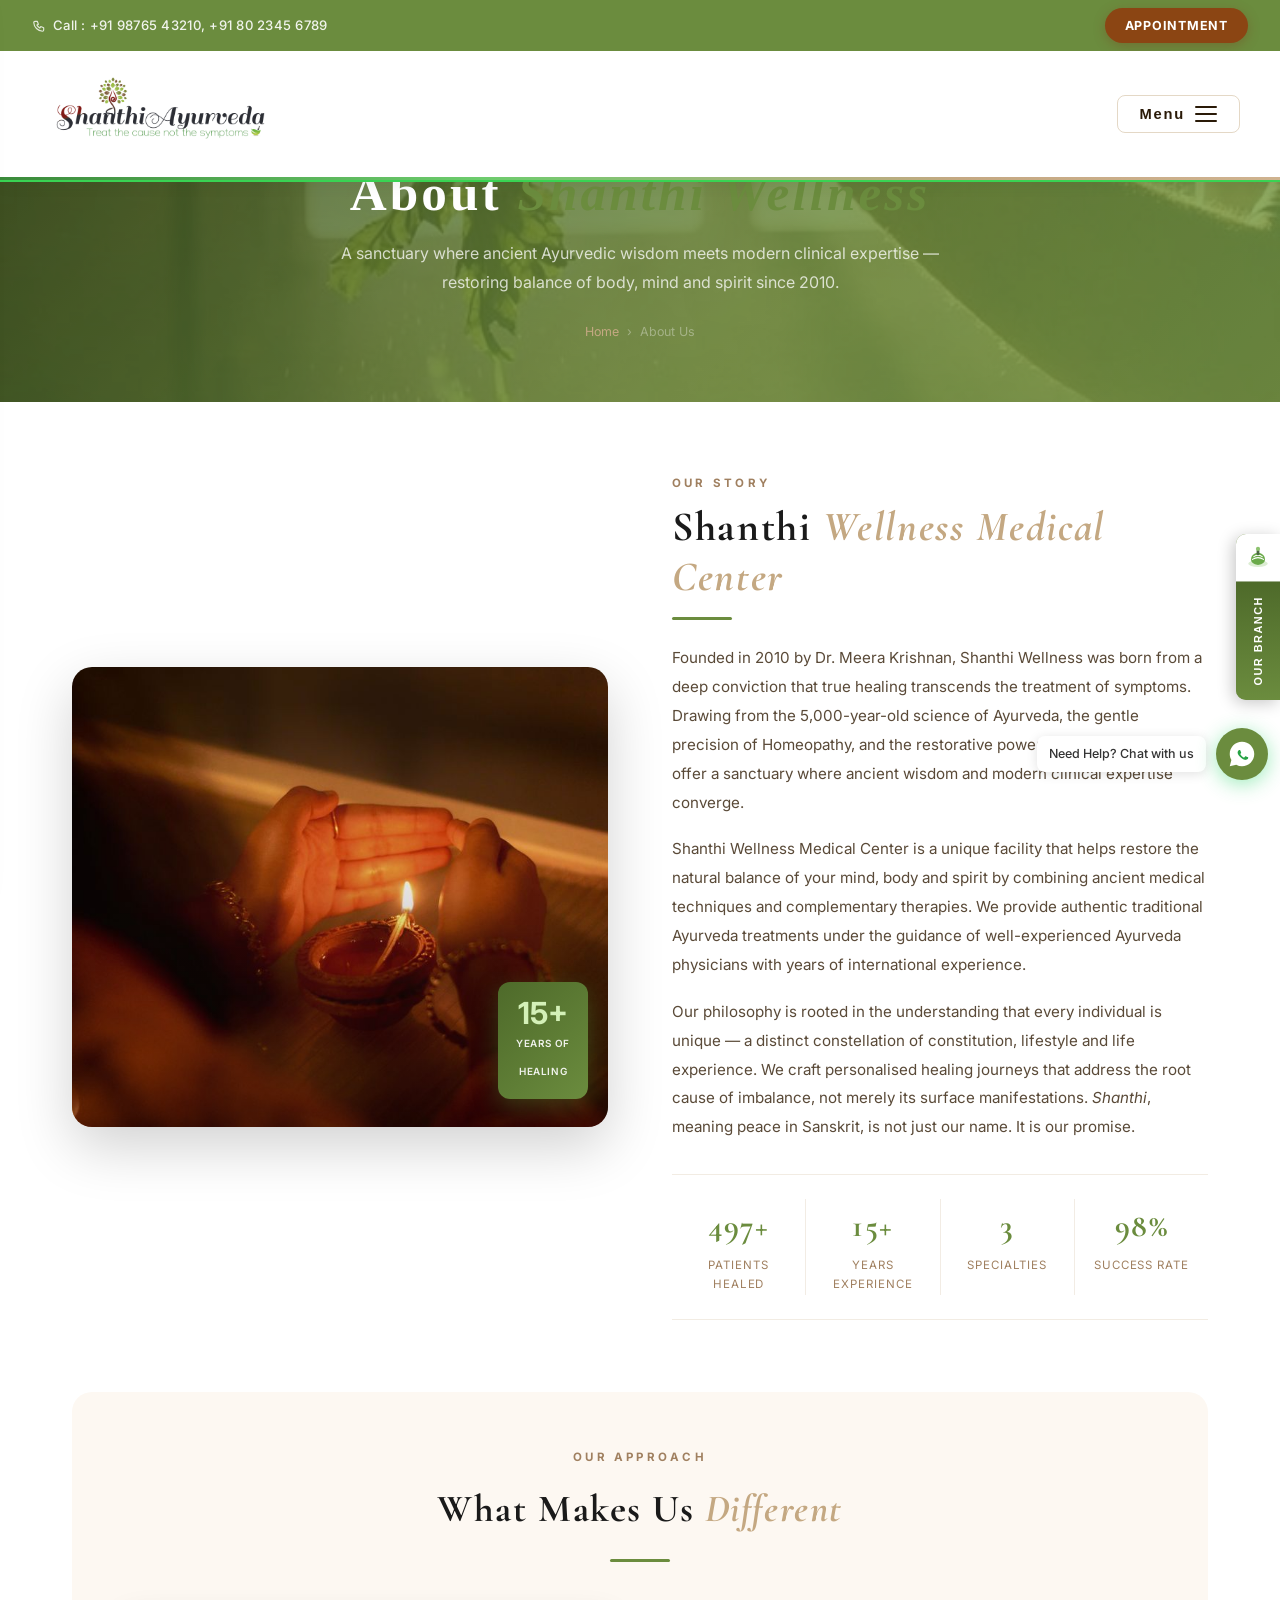
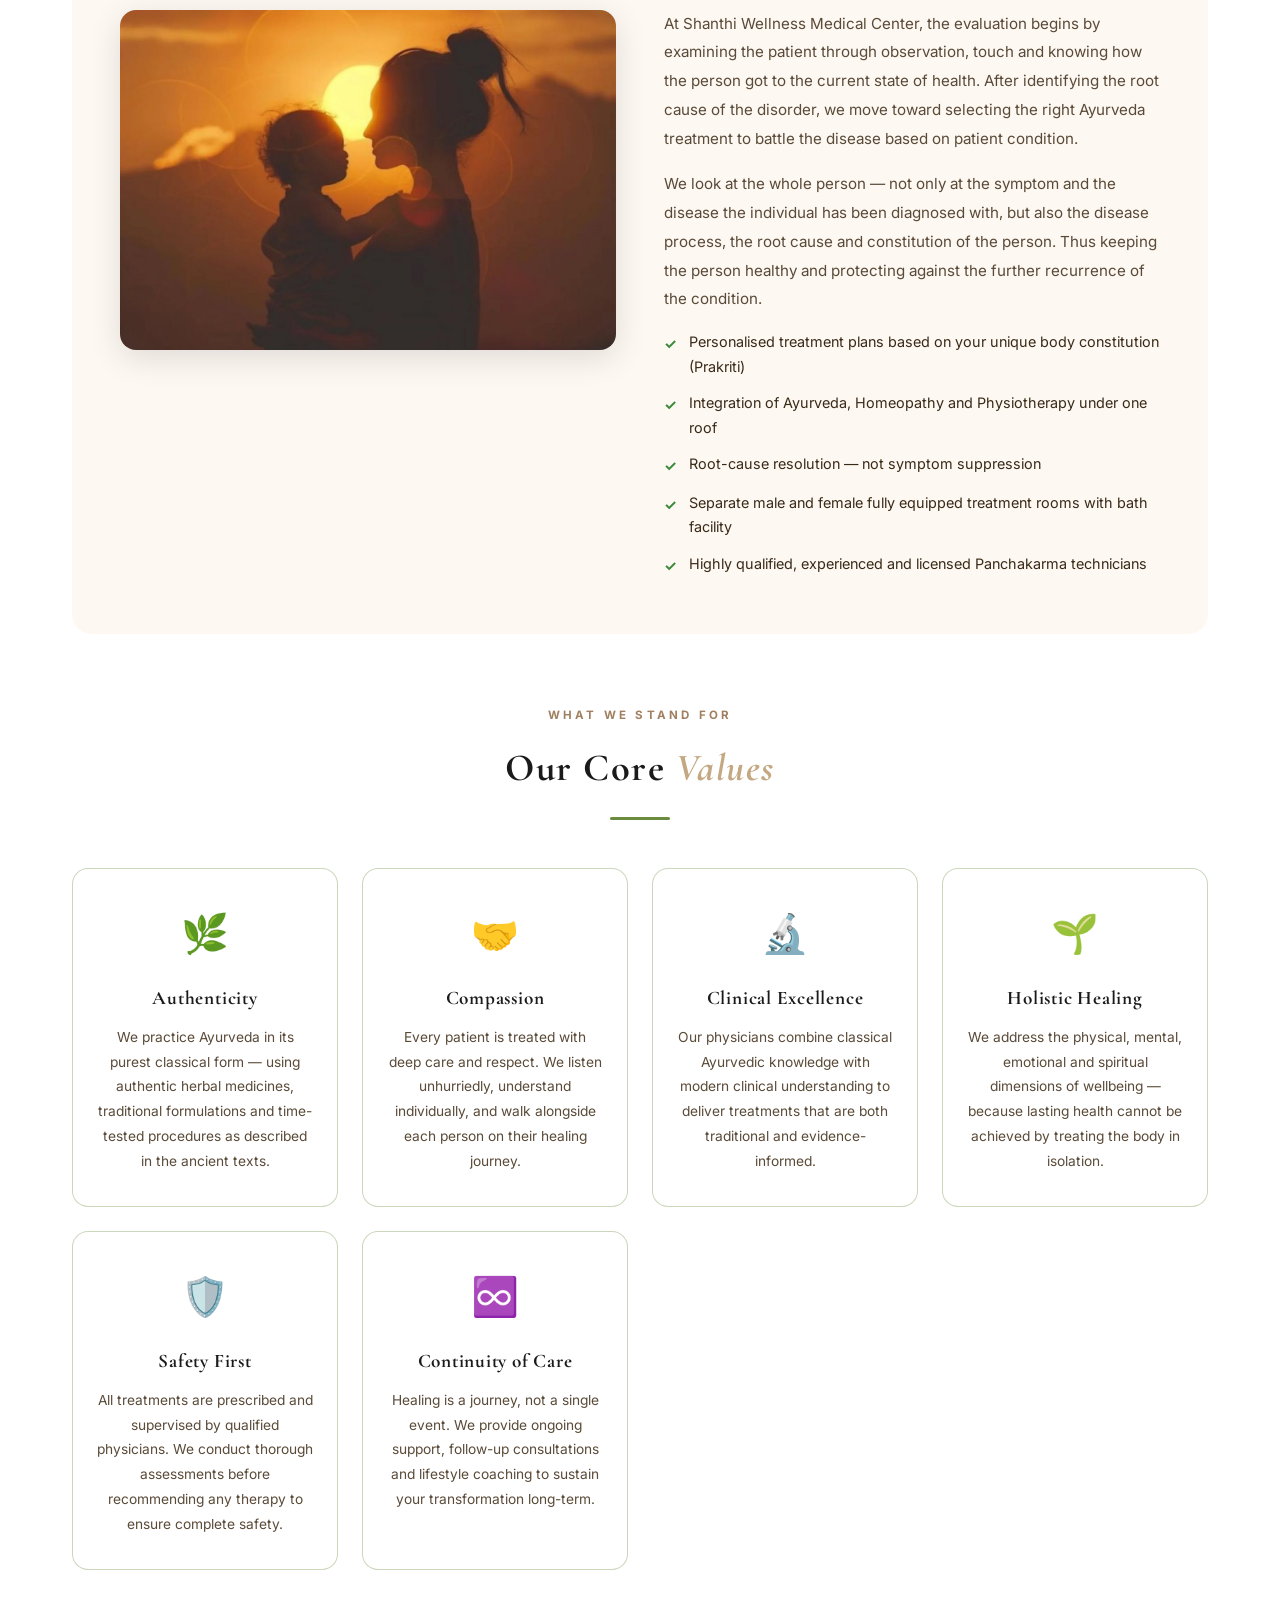
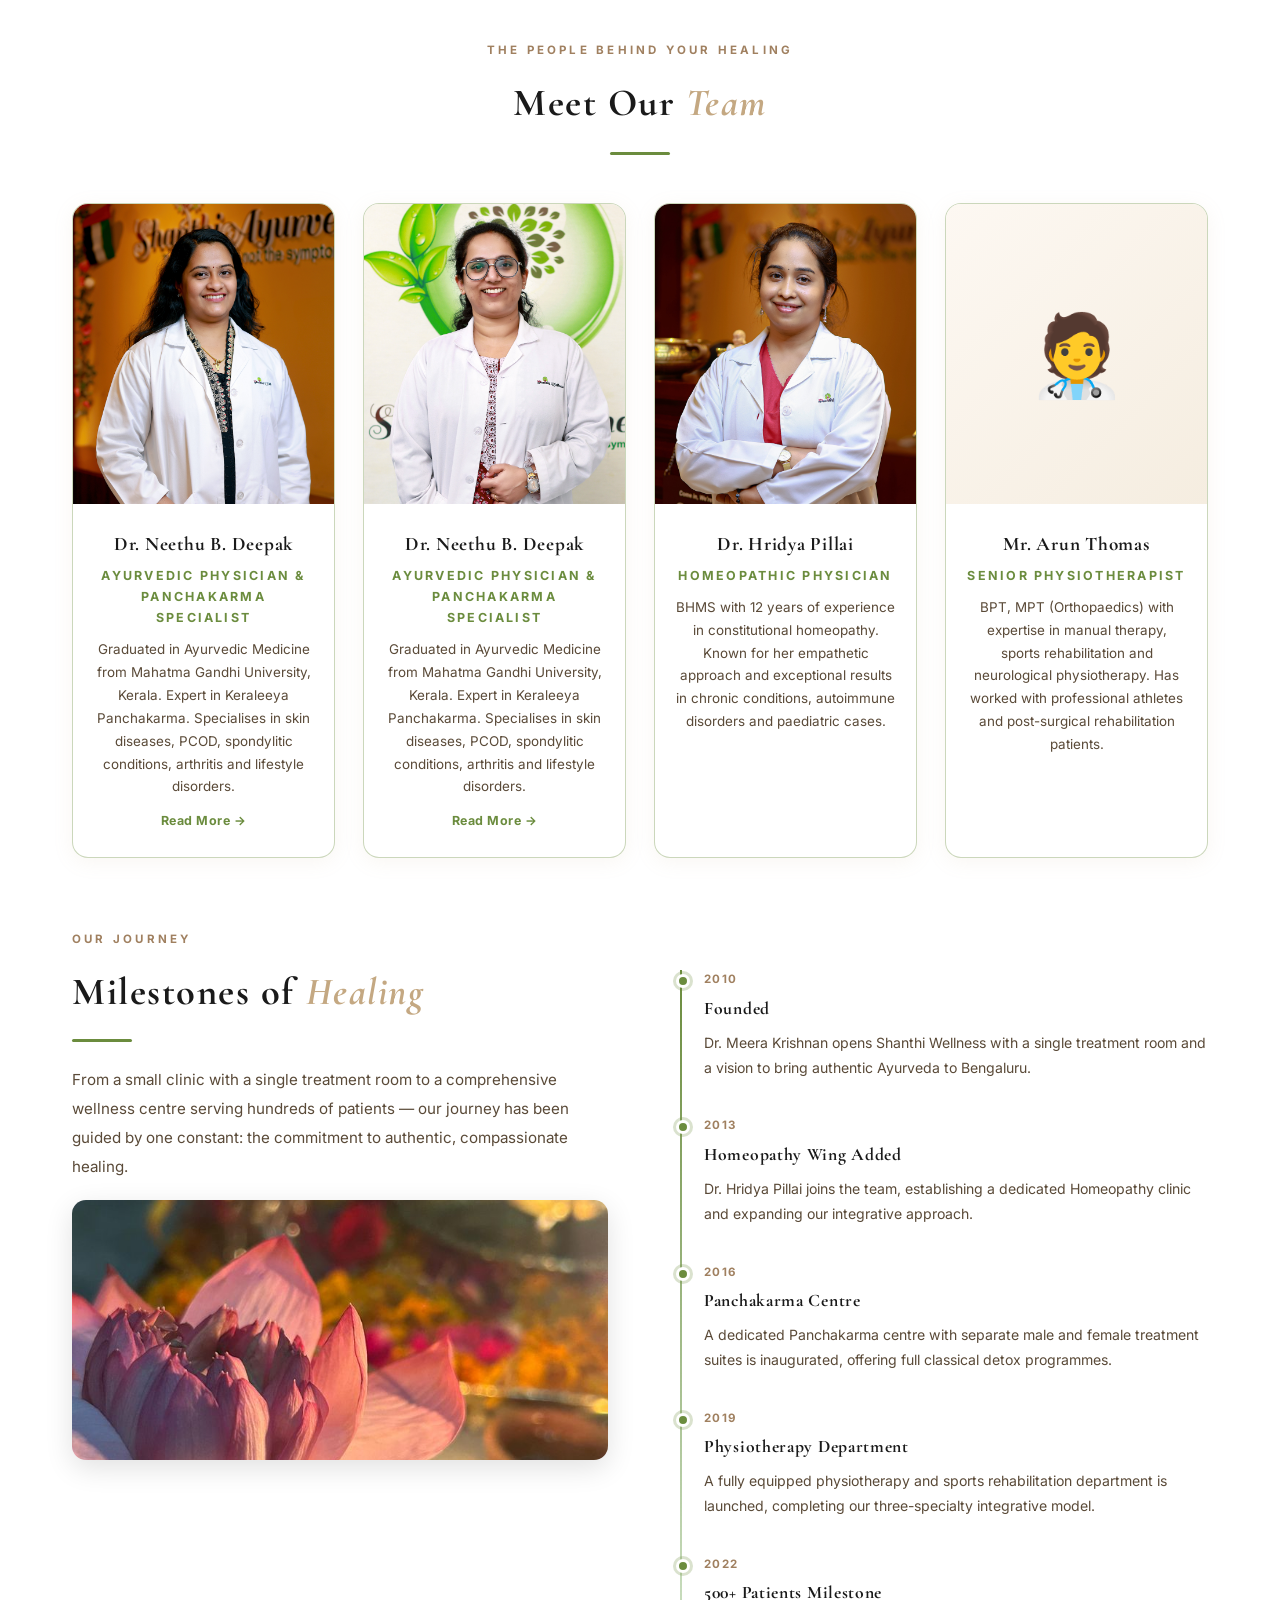
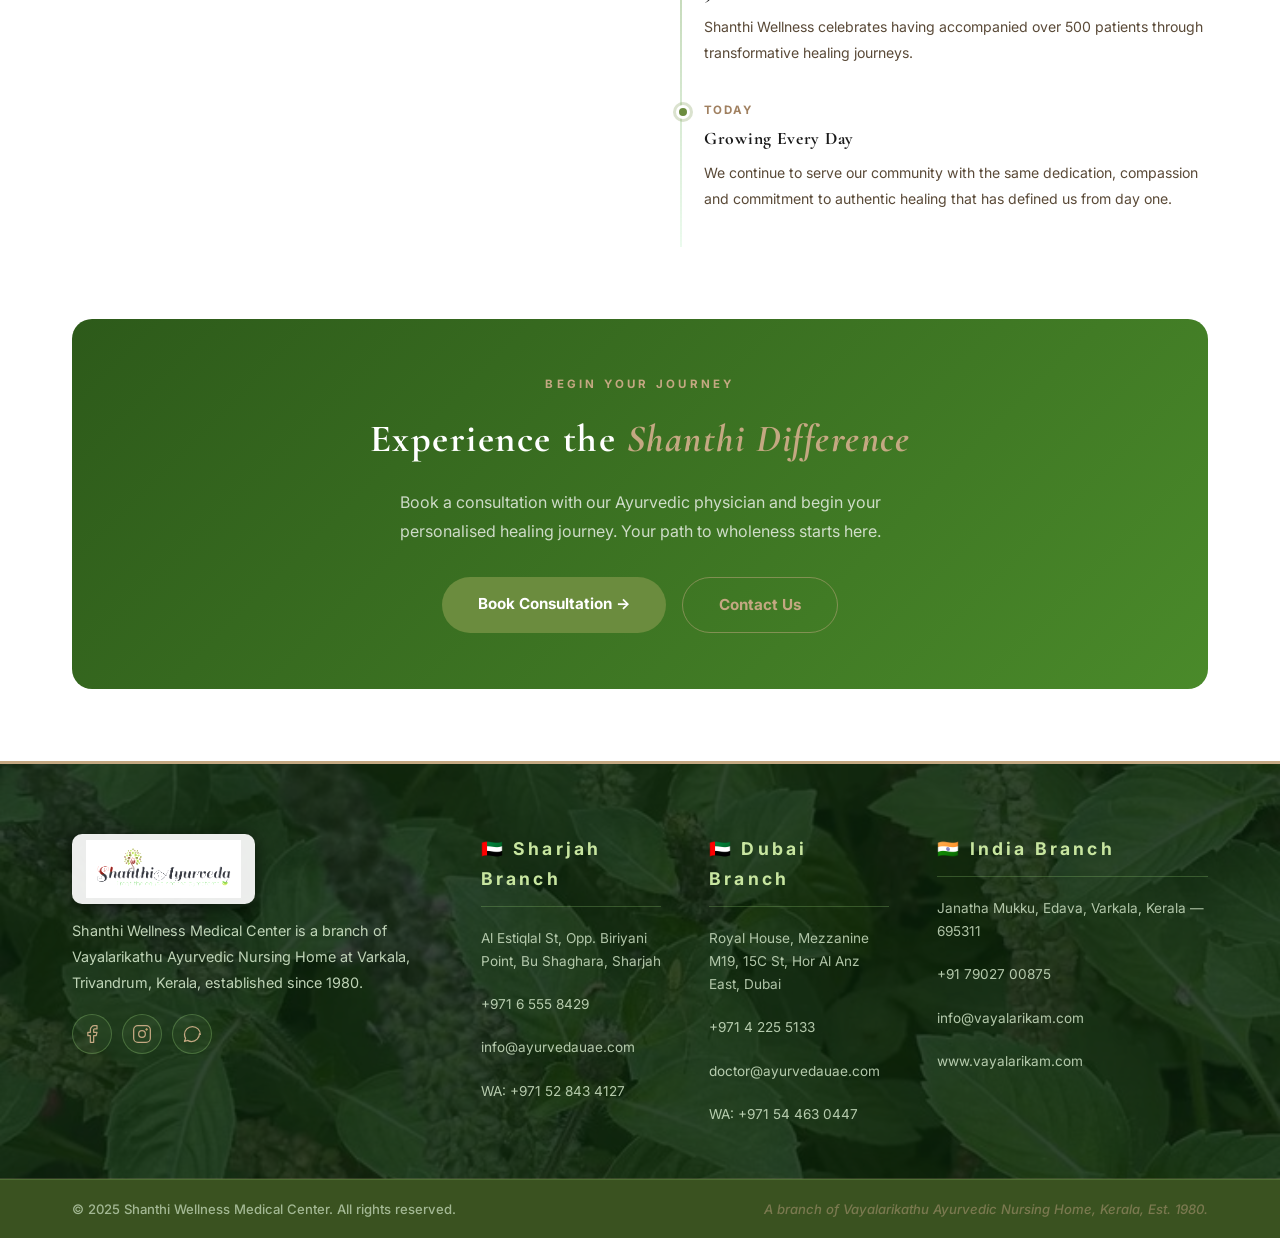
==== commit 477ce60c: "updated website changes" ====
--- a/about.html
+++ b/about.html
@@ -18,7 +18,7 @@
     .navbar-topbar-inner{max-width:1280px;margin:0 auto;padding:0 32px;display:flex;align-items:center;justify-content:space-between}
     .navbar-phone{display:flex;align-items:center;gap:7px;font-size:0.82rem;font-weight:500;color:#5a4a38}
     .navbar-appt-btn{display:inline-flex;align-items:center;padding:7px 20px;background:#3a8a3a;color:#fff;border-radius:50px;font-size:0.78rem;font-weight:700;letter-spacing:0.06em;text-transform:uppercase;text-decoration:none}
-    .navbar-main{background:#fff;padding:4px 0;width:100%;border-bottom:3px solid;border-image:linear-gradient(90deg,#3a8a3a,#6dcc6d,#C4A882,#6dcc6d,#3a8a3a) 1}
+    .navbar-main{background:#fff;padding:4px 0;width:100%;border-bottom:4px solid #39d353!important;border-image:none!important;background-image:none!important}
     @media(max-width:480px){.navbar-topbar{display:none}}
 
     /* ── About page specific styles ── */
@@ -69,6 +69,8 @@
     .team-card-name{font-family:'Cormorant Garamond',serif;font-size:1.2rem;font-weight:700;color:#1a1a1a;margin-bottom:4px}
     .team-card-role{font-size:0.78rem;color:#3a8a3a;font-weight:600;text-transform:uppercase;letter-spacing:0.08em;margin-bottom:10px}
     .team-card-bio{font-size:0.84rem;color:#5a4a38;line-height:1.7}
+    .team-read-more{display:inline-flex;align-items:center;gap:6px;margin-top:12px;font-size:0.78rem;font-weight:700;color:#6aaa4a;text-decoration:none;letter-spacing:0.04em;transition:gap 0.2s ease}
+    .team-read-more:hover{gap:10px;color:#4a8a2a}
 
     /* Timeline */
     .timeline{position:relative;padding-left:32px;margin-top:40px}
@@ -141,18 +143,19 @@
     <button class="nav-drawer-close" id="navDrawerClose">✕</button>
   </div>
   <ul class="nav-drawer-links">
-    <li><a href="index.html"             class="nav-drawer-link">Home</a></li>
-    <li><a href="about.html"             class="nav-drawer-link active">About Us</a></li>
-    <li><a href="ayurveda.html"          class="nav-drawer-link">Ayurveda</a></li>
-    <li><a href="physiotherapy.html"     class="nav-drawer-link">Physiotherapy</a></li>
-    <li><a href="treatments.html"        class="nav-drawer-link">Treatments</a></li>
-    <li><a href="packages.html"          class="nav-drawer-link">Our Packages</a></li>
-    <li><a href="packages.html"          class="nav-drawer-link">Offers</a></li>
-    <li><a href="index.html#gallery"     class="nav-drawer-link">Videos</a></li>
-    <li><a href="testimonials.html"      class="nav-drawer-link">Testimonials</a></li>
+    <li><a href="index.html"         class="nav-drawer-link">Home</a></li>
+    <li><a href="about.html"         class="nav-drawer-link active">About Us</a></li>
+    <li><a href="ayurveda.html"      class="nav-drawer-link">Ayurveda</a></li>
+    <li><a href="physiotherapy.html" class="nav-drawer-link">Physiotherapy</a></li>
+    <li><a href="treatments.html"    class="nav-drawer-link">Treatments</a></li>
+    <li><a href="packages.html"      class="nav-drawer-link">Our Packages</a></li>
+    <li><a href="packages.html"      class="nav-drawer-link">Offers</a></li>
+    <li><a href="index.html#gallery" class="nav-drawer-link">Videos</a></li>
+    <li><a href="testimonials.html"  class="nav-drawer-link">Testimonials</a></li>
     <li><a href="index.html#appointment" class="nav-drawer-link">Make an Appointment</a></li>
-    <li><a href="faqs.html"              class="nav-drawer-link">FAQs</a></li>
-    <li><a href="contact.html"           class="nav-drawer-link">Contact Us</a></li>
+    <li><a href="faqs.html"          class="nav-drawer-link">FAQs</a></li>
+    <li><a href="contact.html"       class="nav-drawer-link">Contact Us</a></li>
+    <li><a href="index.html#locations" class="nav-drawer-link">Our Locations</a></li>
   </ul>
   <a href="index.html#appointment" class="nav-drawer-appt">Book Appointment</a>
 </div>
@@ -288,22 +291,30 @@
       <div class="gold-line"></div>
     </div>
     <div class="team-grid">
+
+      <!-- Dr. Neethu B. Deepak -->
       <div class="team-card">
-        <img src="01.jpg" alt="Dr. Meera Krishnan" class="team-card-img"/>
+        <img src="01.jpg" alt="Dr. Neethu B. Deepak" class="team-card-img"/>
         <div class="team-card-body">
-          <h3 class="team-card-name">Dr. Meera Krishnan</h3>
-          <p class="team-card-role">Founder & Chief Ayurvedic Physician</p>
-          <p class="team-card-bio">BAMS, MD (Ayurveda) with 20+ years of clinical experience. Specialises in Panchakarma, chronic disease management and women's health. Founded Shanthi Wellness in 2010 with a vision to make authentic Ayurveda accessible.</p>
+          <h3 class="team-card-name">Dr. Neethu B. Deepak</h3>
+          <p class="team-card-role">Ayurvedic Physician &amp; Panchakarma Specialist</p>
+          <p class="team-card-bio">Graduated in Ayurvedic Medicine from Mahatma Gandhi University, Kerala. Expert in Keraleeya Panchakarma. Specialises in skin diseases, PCOD, spondylitic conditions, arthritis and lifestyle disorders.</p>
+          <a href="dr-neethu.html" class="team-read-more">Read More →</a>
         </div>
       </div>
+
+      <!-- Dr. Neethu B. Deepak -->
       <div class="team-card">
-        <img src="02.jpg" alt="Dr. Suresh Nair" class="team-card-img"/>
+        <img src="02.jpg" alt="Dr. Neethu B. Deepak" class="team-card-img"/>
         <div class="team-card-body">
-          <h3 class="team-card-name">Dr. Suresh Nair</h3>
-          <p class="team-card-role">Senior Ayurvedic Physician</p>
-          <p class="team-card-bio">BAMS with specialisation in Kaya Chikitsa (internal medicine). Expert in Rasayana therapy, rejuvenation programmes and the management of neurological conditions through classical Ayurvedic protocols.</p>
+          <h3 class="team-card-name">Dr. Neethu B. Deepak</h3>
+          <p class="team-card-role">Ayurvedic Physician &amp; Panchakarma Specialist</p>
+          <p class="team-card-bio">Graduated in Ayurvedic Medicine from Mahatma Gandhi University, Kerala. Expert in Keraleeya Panchakarma. Specialises in skin diseases, PCOD, spondylitic conditions, arthritis and lifestyle disorders.</p>
+          <a href="dr-neethu.html" class="team-read-more">Read More →</a>
         </div>
       </div>
+
+      <!-- Dr. Hridya Pillai -->
       <div class="team-card">
         <img src="03.jpg" alt="Dr. Hridya Pillai" class="team-card-img"/>
         <div class="team-card-body">
@@ -312,6 +323,8 @@
           <p class="team-card-bio">BHMS with 12 years of experience in constitutional homeopathy. Known for her empathetic approach and exceptional results in chronic conditions, autoimmune disorders and paediatric cases.</p>
         </div>
       </div>
+
+      <!-- Mr. Arun Thomas -->
       <div class="team-card">
         <div class="team-card-avatar">🧑‍⚕️</div>
         <div class="team-card-body">
@@ -320,6 +333,7 @@
           <p class="team-card-bio">BPT, MPT (Orthopaedics) with expertise in manual therapy, sports rehabilitation and neurological physiotherapy. Has worked with professional athletes and post-surgical rehabilitation patients.</p>
         </div>
       </div>
+
     </div>
   </div>
 
@@ -430,5 +444,65 @@
 </footer>
 
 <script src="script.js"></script>
+<!-- ═══ FLOATING BUTTONS — Our Branch + WhatsApp ═══ -->
+<style>
+  .float-btns{position:fixed;right:0;bottom:120px;z-index:9995;display:flex;flex-direction:column;align-items:flex-end;gap:10px}
+  .float-branch-btn{position:fixed;left:0;bottom:160px;z-index:9995;display:flex;align-items:center;background:#25a244;color:#fff;font-family:'Inter',sans-serif;font-size:0.72rem;font-weight:700;letter-spacing:0.10em;text-transform:uppercase;text-decoration:none;padding:10px 16px 10px 14px;border-radius:0 8px 8px 0;box-shadow:3px 3px 16px rgba(0,0,0,0.20);transition:background 0.2s,transform 0.2s;white-space:nowrap}
+  .float-branch-btn:hover{background:#1e8a38;transform:translateX(4px)}
+  .float-wa-btn{display:flex;align-items:center;justify-content:center;width:52px;height:52px;background:#25D366;border-radius:50%;box-shadow:0 4px 20px rgba(37,211,102,0.45);cursor:pointer;border:none;transition:transform 0.3s,box-shadow 0.3s;margin-right:12px}
+  .float-wa-btn:hover{transform:scale(1.12);box-shadow:0 8px 28px rgba(37,211,102,0.55)}
+  .float-wa-wrap{display:flex;align-items:center;gap:10px}
+  .float-wa-label{background:#fff;color:#333;font-size:0.78rem;font-weight:500;padding:7px 12px;border-radius:8px;box-shadow:0 2px 12px rgba(0,0,0,0.12);white-space:nowrap;pointer-events:none}
+  .wa-popup{position:fixed;bottom:90px;right:16px;width:320px;background:#fff;border-radius:16px;box-shadow:0 8px 48px rgba(0,0,0,0.22);z-index:9996;overflow:hidden;display:none;animation:waPop 0.35s cubic-bezier(0.34,1.56,0.64,1) both}
+  .wa-popup.open{display:block}
+  @keyframes waPop{from{opacity:0;transform:scale(0.85) translateY(20px)}to{opacity:1;transform:scale(1) translateY(0)}}
+  .wa-popup-header{background:#25a244;padding:20px 20px 18px;display:flex;align-items:flex-start;gap:14px}
+  .wa-popup-header h3{font-family:'Inter',sans-serif;font-size:1.05rem;font-weight:700;color:#fff;margin:0 0 4px}
+  .wa-popup-header p{font-size:0.82rem;color:rgba(255,255,255,0.88);margin:0;line-height:1.5}
+  .wa-popup-body{padding:14px 16px 8px}
+  .wa-popup-note{font-size:0.78rem;color:#888;margin-bottom:12px;font-style:italic}
+  .wa-branch-row{display:flex;align-items:center;gap:14px;padding:14px 12px;background:#f5f5f5;border-radius:10px;margin-bottom:10px;text-decoration:none;transition:background 0.2s;border-left:3px solid #25D366}
+  .wa-branch-row:hover{background:#e8f5e9}
+  .wa-branch-icon{width:44px;height:44px;background:#25D366;border-radius:50%;display:flex;align-items:center;justify-content:center;flex-shrink:0}
+  .wa-branch-info{flex:1}
+  .wa-branch-info strong{display:block;font-size:0.92rem;font-weight:700;color:#1a1a1a;margin-bottom:2px}
+  .wa-branch-info span{font-size:0.78rem;color:#666}
+  .wa-popup-close{position:absolute;bottom:12px;right:12px;width:36px;height:36px;background:#25D366;border:none;border-radius:50%;color:#fff;font-size:1.1rem;cursor:pointer;display:flex;align-items:center;justify-content:center;box-shadow:0 4px 12px rgba(37,211,102,0.40);transition:transform 0.2s}
+  .wa-popup-close:hover{transform:scale(1.1)}
+  @media(max-width:480px){.wa-popup{width:calc(100vw - 24px);right:12px;bottom:80px}.float-wa-label{display:none}}
+</style>
+<div class="float-btns">
+  <a href="https://www.vayalarikam.com/" target="_blank" rel="noopener" class="float-branch-btn" title="Our Branch - Vayalarikath Ayurveda"><span class="fb-icon"><svg viewBox="0 0 40 40" fill="none" xmlns="http://www.w3.org/2000/svg" width="28" height="28"><ellipse cx="20" cy="28" rx="14" ry="5" fill="#8dc26f" opacity="0.3"/><path d="M10 22 Q10 14 20 12 Q30 14 30 22 Q30 28 20 30 Q10 28 10 22Z" fill="#6aaa4a"/><path d="M14 18 Q20 14 26 18" stroke="#fff" stroke-width="1.5" fill="none" stroke-linecap="round"/><path d="M12 22 Q20 17 28 22" stroke="#fff" stroke-width="1.5" fill="none" stroke-linecap="round"/><rect x="18" y="8" width="4" height="8" rx="2" fill="#4a6741"/><circle cx="20" cy="7" r="3" fill="#8dc26f"/></svg></span><span class="fb-text">Our Branch</span></a>
+  <div class="float-wa-wrap">
+    <span class="float-wa-label">Need Help? Chat with us</span>
+    <button class="float-wa-btn" id="waFloatBtn" aria-label="Chat on WhatsApp">
+      <svg viewBox="0 0 32 32" fill="none" width="28" height="28"><path d="M16 2C8.268 2 2 8.268 2 16c0 2.478.676 4.8 1.854 6.79L2 30l7.41-1.822A13.94 13.94 0 0016 30c7.732 0 14-6.268 14-14S23.732 2 16 2z" fill="#fff"/><path d="M22.5 19.5c-.3-.15-1.77-.87-2.04-.97-.27-.1-.47-.15-.67.15-.2.3-.77.97-.94 1.17-.17.2-.35.22-.65.07-.3-.15-1.26-.46-2.4-1.47-.89-.79-1.49-1.76-1.66-2.06-.17-.3-.02-.46.13-.61.13-.13.3-.35.45-.52.15-.17.2-.3.3-.5.1-.2.05-.37-.02-.52-.07-.15-.67-1.62-.92-2.22-.24-.58-.49-.5-.67-.51-.17-.01-.37-.01-.57-.01-.2 0-.52.07-.79.37-.27.3-1.04 1.02-1.04 2.48s1.07 2.88 1.22 3.08c.15.2 2.1 3.2 5.08 4.49.71.31 1.26.49 1.69.63.71.23 1.36.2 1.87.12.57-.09 1.77-.72 2.02-1.42.25-.7.25-1.3.17-1.42-.07-.12-.27-.2-.57-.35z" fill="#25a244"/></svg>
+    </button>
+  </div>
+</div>
+<div class="wa-popup" id="waPopup">
+  <div class="wa-popup-header">
+    <svg viewBox="0 0 32 32" fill="none" width="40" height="40"><path d="M16 2C8.268 2 2 8.268 2 16c0 2.478.676 4.8 1.854 6.79L2 30l7.41-1.822A13.94 13.94 0 0016 30c7.732 0 14-6.268 14-14S23.732 2 16 2z" fill="rgba(255,255,255,0.25)"/><path d="M22.5 19.5c-.3-.15-1.77-.87-2.04-.97-.27-.1-.47-.15-.67.15-.2.3-.77.97-.94 1.17-.17.2-.35.22-.65.07-.3-.15-1.26-.46-2.4-1.47-.89-.79-1.49-1.76-1.66-2.06-.17-.3-.02-.46.13-.61.13-.13.3-.35.45-.52.15-.17.2-.3.3-.5.1-.2.05-.37-.02-.52-.07-.15-.67-1.62-.92-2.22-.24-.58-.49-.5-.67-.51-.17-.01-.37-.01-.57-.01-.2 0-.52.07-.79.37-.27.3-1.04 1.02-1.04 2.48s1.07 2.88 1.22 3.08c.15.2 2.1 3.2 5.08 4.49.71.31 1.26.49 1.69.63.71.23 1.36.2 1.87.12.57-.09 1.77-.72 2.02-1.42.25-.7.25-1.3.17-1.42-.07-.12-.27-.2-.57-.35z" fill="#fff"/></svg>
+    <div><h3>Start a Conversation</h3><p>Hi! Click one of our branch below to chat on <strong>WhatsApp</strong></p></div>
+  </div>
+  <div class="wa-popup-body">
+    <p class="wa-popup-note">The team typically replies in a few minutes.</p>
+    <a href="https://wa.me/971544630447?text=Hello%20Shanthi%20Wellness%20Dubai%2C%20I%20would%20like%20to%20enquire%20about%20your%20services." target="_blank" rel="noopener" class="wa-branch-row">
+      <div class="wa-branch-icon"><svg viewBox="0 0 32 32" fill="none" width="24" height="24"><path d="M16 2C8.268 2 2 8.268 2 16c0 2.478.676 4.8 1.854 6.79L2 30l7.41-1.822A13.94 13.94 0 0016 30c7.732 0 14-6.268 14-14S23.732 2 16 2z" fill="#fff"/><path d="M22.5 19.5c-.3-.15-1.77-.87-2.04-.97-.27-.1-.47-.15-.67.15-.2.3-.77.97-.94 1.17-.17.2-.35.22-.65.07-.3-.15-1.26-.46-2.4-1.47-.89-.79-1.49-1.76-1.66-2.06-.17-.3-.02-.46.13-.61.13-.13.3-.35.45-.52.15-.17.2-.3.3-.5.1-.2.05-.37-.02-.52-.07-.15-.67-1.62-.92-2.22-.24-.58-.49-.5-.67-.51-.17-.01-.37-.01-.57-.01-.2 0-.52.07-.79.37-.27.3-1.04 1.02-1.04 2.48s1.07 2.88 1.22 3.08c.15.2 2.1 3.2 5.08 4.49.71.31 1.26.49 1.69.63.71.23 1.36.2 1.87.12.57-.09 1.77-.72 2.02-1.42.25-.7.25-1.3.17-1.42-.07-.12-.27-.2-.57-.35z" fill="#25a244"/></svg></div>
+      <div class="wa-branch-info"><strong>Dubai Branch</strong><span>+971 54 463 0447</span></div>
+      <svg viewBox="0 0 32 32" fill="none" width="22" height="22"><path d="M16 2C8.268 2 2 8.268 2 16c0 2.478.676 4.8 1.854 6.79L2 30l7.41-1.822A13.94 13.94 0 0016 30c7.732 0 14-6.268 14-14S23.732 2 16 2z" fill="#25D366"/><path d="M22.5 19.5c-.3-.15-1.77-.87-2.04-.97-.27-.1-.47-.15-.67.15-.2.3-.77.97-.94 1.17-.17.2-.35.22-.65.07-.3-.15-1.26-.46-2.4-1.47-.89-.79-1.49-1.76-1.66-2.06-.17-.3-.02-.46.13-.61.13-.13.3-.35.45-.52.15-.17.2-.3.3-.5.1-.2.05-.37-.02-.52-.07-.15-.67-1.62-.92-2.22-.24-.58-.49-.5-.67-.51-.17-.01-.37-.01-.57-.01-.2 0-.52.07-.79.37-.27.3-1.04 1.02-1.04 2.48s1.07 2.88 1.22 3.08c.15.2 2.1 3.2 5.08 4.49.71.31 1.26.49 1.69.63.71.23 1.36.2 1.87.12.57-.09 1.77-.72 2.02-1.42.25-.7.25-1.3.17-1.42-.07-.12-.27-.2-.57-.35z" fill="#fff"/></svg>
+    </a>
+    <a href="https://wa.me/971528434127?text=Hello%20Shanthi%20Wellness%20Sharjah%2C%20I%20would%20like%20to%20enquire%20about%20your%20services." target="_blank" rel="noopener" class="wa-branch-row">
+      <div class="wa-branch-icon"><svg viewBox="0 0 32 32" fill="none" width="24" height="24"><path d="M16 2C8.268 2 2 8.268 2 16c0 2.478.676 4.8 1.854 6.79L2 30l7.41-1.822A13.94 13.94 0 0016 30c7.732 0 14-6.268 14-14S23.732 2 16 2z" fill="#fff"/><path d="M22.5 19.5c-.3-.15-1.77-.87-2.04-.97-.27-.1-.47-.15-.67.15-.2.3-.77.97-.94 1.17-.17.2-.35.22-.65.07-.3-.15-1.26-.46-2.4-1.47-.89-.79-1.49-1.76-1.66-2.06-.17-.3-.02-.46.13-.61.13-.13.3-.35.45-.52.15-.17.2-.3.3-.5.1-.2.05-.37-.02-.52-.07-.15-.67-1.62-.92-2.22-.24-.58-.49-.5-.67-.51-.17-.01-.37-.01-.57-.01-.2 0-.52.07-.79.37-.27.3-1.04 1.02-1.04 2.48s1.07 2.88 1.22 3.08c.15.2 2.1 3.2 5.08 4.49.71.31 1.26.49 1.69.63.71.23 1.36.2 1.87.12.57-.09 1.77-.72 2.02-1.42.25-.7.25-1.3.17-1.42-.07-.12-.27-.2-.57-.35z" fill="#25a244"/></svg></div>
+      <div class="wa-branch-info"><strong>Sharjah Branch</strong><span>+971 52 843 4127</span></div>
+      <svg viewBox="0 0 32 32" fill="none" width="22" height="22"><path d="M16 2C8.268 2 2 8.268 2 16c0 2.478.676 4.8 1.854 6.79L2 30l7.41-1.822A13.94 13.94 0 0016 30c7.732 0 14-6.268 14-14S23.732 2 16 2z" fill="#25D366"/><path d="M22.5 19.5c-.3-.15-1.77-.87-2.04-.97-.27-.1-.47-.15-.67.15-.2.3-.77.97-.94 1.17-.17.2-.35.22-.65.07-.3-.15-1.26-.46-2.4-1.47-.89-.79-1.49-1.76-1.66-2.06-.17-.3-.02-.46.13-.61.13-.13.3-.35.45-.52.15-.17.2-.3.3-.5.1-.2.05-.37-.02-.52-.07-.15-.67-1.62-.92-2.22-.24-.58-.49-.5-.67-.51-.17-.01-.37-.01-.57-.01-.2 0-.52.07-.79.37-.27.3-1.04 1.02-1.04 2.48s1.07 2.88 1.22 3.08c.15.2 2.1 3.2 5.08 4.49.71.31 1.26.49 1.69.63.71.23 1.36.2 1.87.12.57-.09 1.77-.72 2.02-1.42.25-.7.25-1.3.17-1.42-.07-.12-.27-.2-.57-.35z" fill="#fff"/></svg>
+    </a>
+    <div style="height:48px"></div>
+  </div>
+  <button class="wa-popup-close" id="waPopupClose">✕</button>
+</div>
+<script>
+(function(){var btn=document.getElementById('waFloatBtn');var popup=document.getElementById('waPopup');var close=document.getElementById('waPopupClose');if(!btn||!popup)return;btn.addEventListener('click',function(e){e.stopPropagation();popup.classList.toggle('open')});if(close)close.addEventListener('click',function(){popup.classList.remove('open')});document.addEventListener('click',function(e){if(!popup.contains(e.target)&&e.target!==btn)popup.classList.remove('open')})})();
+</script>
 </body>
 </html>
--- a/styles.css
+++ b/styles.css
@@ -3748,13 +3748,12 @@
 
 /* Decorative green leaf strip at bottom of navbar */
 .navbar-main {
-  border-bottom: 3px solid transparent !important;
-  background-image: linear-gradient(#ffffff, #ffffff),
-    linear-gradient(90deg, #3a8a3a, #6dcc6d, #C4A882, #6dcc6d, #3a8a3a) !important;
-  background-origin: border-box !important;
-  background-clip: padding-box, border-box !important;
-  animation: navBorderFlow 4s linear infinite !important;
-  background-size: 100%, 300% 100% !important;
+  border-bottom: 3px solid #6b8f3e !important;
+  background-image: none !important;
+  background-origin: unset !important;
+  background-clip: unset !important;
+  animation: none !important;
+  background-size: unset !important;
 }
 @keyframes navBorderFlow {
   0%   { background-position: 0 0, 0% 50%; }
@@ -6813,9 +6812,10 @@
   border-bottom: 1px solid rgba(141,194,111,0.30) !important;
 }
 
-/* ── Navbar bottom border gradient ── */
+/* ── Navbar bottom border ── */
 .navbar-main {
-  border-image: linear-gradient(90deg,#8dc26f,#b5d98a,#C4A882,#b5d98a,#8dc26f) 1 !important;
+  border-bottom: 3px solid #6b8f3e !important;
+  border-image: none !important;
 }
 
 /* ── Appointment button (top bar) ── */
@@ -7203,11 +7203,10 @@
   background: rgba(255,255,255,0.98) !important;
 }
 .navbar-main {
-  border-bottom: 2px solid transparent !important;
-  background-image: linear-gradient(white, white),
-    linear-gradient(90deg, #8dc26f, #b5d98a, #C4A882, #b5d98a, #8dc26f) !important;
-  background-origin: border-box !important;
-  background-clip: padding-box, border-box !important;
+  border-bottom: 3px solid #6b8f3e !important;
+  background-image: none !important;
+  background-origin: unset !important;
+  background-clip: unset !important;
   border-image: none !important;
 }
 
@@ -8034,3 +8033,1239 @@
   .page-hero-title { font-size: 1.4rem !important; }
   .hero-photo-panel { height: 80vw !important; }
 }
+
+
+/* ══════════════════════════════════════════════════════════
+   FLOATING BUTTONS — Our Branch LEFT, WhatsApp RIGHT
+══════════════════════════════════════════════════════════ */
+
+/* Our Branch — fixed to LEFT edge */
+.float-branch-btn {
+  position: fixed !important;
+  left: 0 !important;
+  right: auto !important;
+  bottom: 160px !important;
+  border-radius: 0 8px 8px 0 !important;
+  box-shadow: 3px 3px 16px rgba(0,0,0,0.20) !important;
+}
+.float-branch-btn:hover {
+  transform: translateX(4px) !important;
+}
+
+/* WhatsApp container — stays on RIGHT */
+.float-btns {
+  position: fixed !important;
+  right: 0 !important;
+  left: auto !important;
+  bottom: 120px !important;
+}
+
+
+/* ══════════════════════════════════════════════════════════
+   FONT UPGRADE — Raleway headings + Open Sans body
+   Matches the reference site style
+══════════════════════════════════════════════════════════ */
+
+@import url('https://fonts.googleapis.com/css2?family=Raleway:wght@300;400;500;600;700;800&family=Open+Sans:wght@300;400;500;600&display=swap');
+
+/* Apply Raleway to all headings */
+h1, h2, h3, h4, h5, h6,
+.section-heading,
+.pg-section-title,
+.page-hero-title,
+.doctor-name,
+.team-card-name,
+.package-name,
+.treatment-card-title,
+.tmc-title,
+.profile-section-title,
+.footer-col-title,
+.about-stat-num,
+.cc-info h3,
+.tcard-quote,
+.contact-form-wrap h3,
+.sidebar-card h4,
+.condition-section h3,
+.value-title,
+.timeline-title,
+.why-heading {
+  font-family: 'Raleway', 'Cormorant Garamond', serif !important;
+  letter-spacing: 0.04em !important;
+}
+
+/* Section headings — wide spaced uppercase style */
+.section-heading,
+.pg-section-title,
+.page-hero-title {
+  font-family: 'Raleway', serif !important;
+  font-weight: 700 !important;
+  letter-spacing: 0.06em !important;
+}
+
+/* Eyebrow labels — wide uppercase like reference */
+.section-eyebrow,
+.pg-section-eyebrow,
+.page-hero-eyebrow,
+.doctor-eyebrow,
+.team-card-role,
+.treatment-card-tag,
+.tmc-tag,
+.package-duration,
+.footer-col-title {
+  font-family: 'Raleway', 'Inter', sans-serif !important;
+  letter-spacing: 0.18em !important;
+  font-weight: 700 !important;
+}
+
+/* Body text — Open Sans */
+body,
+p, li, a, span, label, input, select, textarea, button,
+.about-para, .profile-para, .tcard-text, .testimonial-text,
+.treatment-card-desc, .package-features li, .condition-list li,
+.footer-tagline, .footer-links a, .footer-contact-list li,
+.nav-drawer-link, .faq-question, .faq-answer {
+  font-family: 'Open Sans', 'Inter', sans-serif !important;
+}
+
+/* Navbar menu button */
+.navbar table span,
+#navToggle span:first-child {
+  font-family: 'Raleway', sans-serif !important;
+  letter-spacing: 0.12em !important;
+  font-weight: 700 !important;
+}
+
+/* Drawer links */
+.nav-drawer-link {
+  font-family: 'Raleway', sans-serif !important;
+  letter-spacing: 0.14em !important;
+}
+
+/* Floating branch button */
+.float-branch-btn {
+  font-family: 'Raleway', sans-serif !important;
+  letter-spacing: 0.14em !important;
+}
+
+
+/* ══════════════════════════════════════════════════════════
+   VAYALARIKAM.COM COLOUR THEME
+   Dark olive green navbar · White body · Brown/maroon accents
+   Cream section backgrounds · Gold dividers
+   Matching the reference site standard look
+══════════════════════════════════════════════════════════ */
+
+:root {
+  --vk-green:       #4a6741;   /* dark olive green — navbar, headings */
+  --vk-green-dark:  #2e4228;   /* deeper green — hover, footer */
+  --vk-green-light: #6b8f5e;   /* medium green — accents */
+  --vk-brown:       #7a3b1e;   /* warm brown — buttons, highlights */
+  --vk-brown-light: #a0522d;   /* lighter brown — links hover */
+  --vk-cream:       #f9f5ef;   /* cream — section backgrounds */
+  --vk-cream-dark:  #f0e8d8;   /* darker cream — alternating sections */
+  --vk-gold:        #c8a84b;   /* gold — dividers, borders */
+  --vk-text:        #2c2c2c;   /* near-black — body text */
+  --vk-muted:       #5a4a38;   /* muted brown — secondary text */
+  --vk-white:       #ffffff;
+}
+
+/* ── Body ── */
+body {
+  background: var(--vk-white) !important;
+  color: var(--vk-text) !important;
+}
+
+/* ── Navbar ── */
+.navbar {
+  background: var(--vk-white) !important;
+  border-bottom: none !important;
+  box-shadow: 0 2px 16px rgba(46,66,40,0.12) !important;
+}
+.navbar-topbar {
+  background: var(--vk-green) !important;
+  border-bottom: none !important;
+}
+.navbar-topbar-inner .navbar-phone,
+.navbar-topbar-inner .navbar-phone svg path {
+  color: rgba(255,255,255,0.90) !important;
+  stroke: rgba(255,255,255,0.80) !important;
+}
+.navbar-appt-btn {
+  background: var(--vk-brown) !important;
+  box-shadow: 0 3px 12px rgba(122,59,30,0.35) !important;
+}
+.navbar-appt-btn:hover { background: var(--vk-brown-light) !important; }
+
+/* Navbar bottom border — olive green */
+.navbar-main {
+  border-bottom: 3px solid var(--vk-green) !important;
+  border-image: none !important;
+  background: var(--vk-white) !important;
+}
+
+/* ── Section eyebrows ── */
+.section-eyebrow,
+.pg-section-eyebrow,
+.page-hero-eyebrow {
+  color: var(--vk-brown) !important;
+}
+
+/* ── Section heading italic ── */
+.section-heading em,
+.pg-section-title em,
+.page-hero-title em,
+.two-col-text h2 em {
+  background: none !important;
+  -webkit-text-fill-color: var(--vk-green) !important;
+  color: var(--vk-green) !important;
+  animation: none !important;
+}
+
+/* ── Gold dividers → olive green ── */
+.gold-divider,
+.gold-line,
+.about-gold-accent {
+  background: var(--vk-green) !important;
+}
+
+/* ── Marquee strip ── */
+.marquee-strip {
+  background: var(--vk-green) !important;
+  animation: none !important;
+  box-shadow: none !important;
+}
+
+/* ── Orange divider ── */
+.orange-divider {
+  background: linear-gradient(90deg, transparent, var(--vk-green), transparent) !important;
+  opacity: 0.5 !important;
+}
+
+/* ── Buttons ── */
+.btn-book,
+.btn.btn-gold,
+.cc-book-btn,
+.tmc-link,
+.nav-drawer-appt,
+.appointment-form button[type="submit"],
+.btn-submit,
+.sidebar-appt-btn,
+.btn-appt {
+  background: var(--vk-brown) !important;
+  color: var(--vk-white) !important;
+}
+.btn-book:hover,
+.btn.btn-gold:hover,
+.cc-book-btn:hover {
+  background: var(--vk-brown-light) !important;
+  opacity: 1 !important;
+}
+
+/* ── Stat numbers ── */
+.stat-num,
+.about-stat-num {
+  color: var(--vk-green) !important;
+}
+
+/* ── Treatment card tags ── */
+.treatment-card-tag,
+.tmc-tag {
+  color: var(--vk-green) !important;
+  background: rgba(74,103,65,0.08) !important;
+  border-color: rgba(74,103,65,0.25) !important;
+}
+
+/* ── Testimonial stars ── */
+.testimonial-stars span,
+.tcard-stars { color: var(--vk-gold) !important; }
+
+/* ── Section backgrounds — alternating cream ── */
+.about,
+.circle-carousel-section,
+.photo-grid-sm,
+.treatments-list {
+  background: var(--vk-cream) !important;
+}
+.why-us,
+.testimonials,
+.mosaic,
+.photo-banner {
+  background: var(--vk-white) !important;
+}
+#ayur-treatments {
+  background: var(--vk-cream-dark) !important;
+}
+
+/* ── Appointment section ── */
+.appointment {
+  background: linear-gradient(135deg, var(--vk-green-dark) 0%, var(--vk-green) 100%) !important;
+}
+
+/* ── Form focus ── */
+.form-group input:focus,
+.form-group select:focus,
+.form-group textarea:focus,
+.cf-group input:focus,
+.cf-group select:focus,
+.cf-group textarea:focus {
+  border-color: var(--vk-green) !important;
+  box-shadow: 0 0 0 3px rgba(74,103,65,0.15) !important;
+}
+
+/* ── Drawer ── */
+.nav-drawer-link:hover,
+.nav-drawer-link.active {
+  color: var(--vk-green) !important;
+  background: rgba(74,103,65,0.06) !important;
+}
+.nav-drawer-appt {
+  background: var(--vk-brown) !important;
+}
+.nav-drawer-appt:hover { background: var(--vk-brown-light) !important; }
+
+/* ── Page hero banners ── */
+.page-hero {
+  background: linear-gradient(135deg, var(--vk-green-dark) 0%, var(--vk-green) 60%, #5a7a4a 100%) !important;
+  animation: none !important;
+}
+
+/* ── Doctor hero ── */
+.doctor-hero {
+  background: linear-gradient(135deg, var(--vk-green-dark) 0%, var(--vk-green) 60%, #5a7a4a 100%) !important;
+}
+
+/* ── About story badge ── */
+.about-story-badge {
+  background: linear-gradient(135deg, var(--vk-green-dark), var(--vk-green)) !important;
+  animation: none !important;
+}
+
+/* ── Timeline ── */
+.timeline-dot {
+  background: var(--vk-green) !important;
+  box-shadow: 0 0 0 2px var(--vk-green) !important;
+}
+.timeline::before {
+  background: linear-gradient(180deg, var(--vk-green), rgba(74,103,65,0.2)) !important;
+}
+
+/* ── Package card featured ── */
+.package-card.featured { border-color: var(--vk-green) !important; }
+.package-card.featured::before { background: var(--vk-green) !important; }
+
+/* ── FAQ ── */
+.faq-question.open { color: var(--vk-green-dark) !important; }
+.faq-icon { color: var(--vk-green) !important; background: rgba(74,103,65,0.10) !important; }
+
+/* ── Contact info card border ── */
+.contact-info-card[style*="border-left"] {
+  border-left-color: var(--vk-green) !important;
+}
+
+/* ── Social icons ── */
+.social-icon:hover {
+  border-color: var(--vk-green) !important;
+  background: rgba(74,103,65,0.12) !important;
+}
+
+/* ── Mosaic hover ── */
+.mosaic-item:hover { border-color: var(--vk-green) !important; }
+.pg-item:hover .pg-item-overlay { background: rgba(46,66,40,0.78) !important; }
+
+/* ── Scroll-to-top ── */
+#scrollTopBtn {
+  background: linear-gradient(135deg, var(--vk-green), var(--vk-green-dark)) !important;
+  box-shadow: 0 8px 24px rgba(46,66,40,0.40) !important;
+}
+
+/* ── Floating buttons ── */
+.float-branch-btn {
+  background: var(--vk-green) !important;
+}
+.float-branch-btn:hover { background: var(--vk-green-dark) !important; }
+
+/* ── WhatsApp popup header ── */
+.wa-popup-header { background: var(--vk-green) !important; }
+.wa-branch-row { border-left-color: var(--vk-green) !important; }
+
+/* ── Intro block ── */
+.intro-block { border-left-color: var(--vk-green) !important; }
+
+/* ── Condition list ── */
+.condition-list li::before { color: var(--vk-green) !important; }
+.condition-list li { border-color: rgba(74,103,65,0.20) !important; }
+
+/* ── Package features ── */
+.package-features li::before { color: var(--vk-green) !important; }
+
+/* ── Value card hover ── */
+.value-card:hover { border-color: var(--vk-green) !important; }
+
+/* ── Treatment card hover ── */
+.treatment-card:hover { box-shadow: 0 16px 40px rgba(74,103,65,0.18) !important; }
+
+/* ── Team card role ── */
+.team-card-role { color: var(--vk-green) !important; }
+
+/* ── Doctor title ── */
+.doctor-eyebrow { color: #c8e6a0 !important; }
+.doctor-tag {
+  background: rgba(255,255,255,0.15) !important;
+  border-color: rgba(255,255,255,0.40) !important;
+}
+
+/* ── Sidebar appt button ── */
+.sidebar-card[style*="background:linear-gradient"] {
+  background: linear-gradient(160deg, #f4faf0, #e8f0e0) !important;
+}
+
+/* ── "Read More" link ── */
+.team-read-more { color: var(--vk-green) !important; }
+.team-read-more:hover { color: var(--vk-green-dark) !important; }
+
+/* ── Footer ── */
+.footer-bottom { background: var(--vk-green-dark) !important; }
+.footer-col-title { color: #c8e6a0 !important; }
+.footer-links a:hover { color: #c8e6a0 !important; }
+
+/* ── CC carousel dots ── */
+.cc-dot.active { background: var(--vk-green) !important; box-shadow: 0 0 0 3px rgba(74,103,65,0.3) !important; }
+
+/* ── Why-us icons ── */
+.why-icon svg circle,
+.why-icon svg path { stroke: var(--vk-green) !important; }
+
+/* ── Appointment form submit ── */
+.appointment-form button[type="submit"] {
+  background: var(--vk-brown) !important;
+}
+
+/* ── Section heading colour ── */
+.section-heading,
+.pg-section-title {
+  color: var(--vk-green-dark) !important;
+}
+
+/* ── Body text ── */
+.about-para,
+.profile-para,
+.tcard-text,
+.testimonial-text,
+.treatment-card-desc,
+.why-para,
+.section-sub {
+  color: var(--vk-muted) !important;
+}
+
+
+/* ══════════════════════════════════════════════════════════
+   LOCATIONS SECTION — dark green gradient background
+   Glass-morphism cards on top
+══════════════════════════════════════════════════════════ */
+
+/* Location cards — glass effect on dark bg */
+#locations .locations-home-grid > div {
+  background: rgba(255,255,255,0.95) !important;
+  border: 1px solid rgba(200,168,75,0.25) !important;
+  box-shadow: 0 8px 32px rgba(0,0,0,0.25) !important;
+  backdrop-filter: blur(8px) !important;
+}
+#locations .locations-home-grid > div:hover {
+  background: #ffffff !important;
+  box-shadow: 0 20px 56px rgba(0,0,0,0.35) !important;
+  border-color: rgba(200,168,75,0.50) !important;
+}
+
+/* Card headings stay dark */
+#locations h3 {
+  color: #2e4228 !important;
+}
+
+/* Get Directions buttons */
+#locations a[style*="Get Directions"] {
+  background: linear-gradient(135deg, #4a6741, #2e4228) !important;
+}
+
+/* Responsive */
+@media(max-width:900px){
+  .locations-home-grid { grid-template-columns: 1fr 1fr !important; }
+}
+@media(max-width:600px){
+  .locations-home-grid { grid-template-columns: 1fr !important; }
+}
+
+
+/* ── Reduce hero banner height ── */
+.hero-photo-panel {
+  height: 65vh !important;
+  min-height: 280px !important;
+}
+.hero-panel-img,
+.hero-photo-panel img {
+  height: 100% !important;
+  max-height: none !important;
+}
+@media (max-width: 768px) {
+  .hero-photo-panel { height: 55vw !important; min-height: 220px !important; }
+}
+@media (max-width: 480px) {
+  .hero-photo-panel { height: 65vw !important; min-height: 200px !important; }
+}
+
+
+/* ══════════════════════════════════════════════════════════
+   WHATSAPP POPUP — final fix, always on top, correct position
+══════════════════════════════════════════════════════════ */
+.wa-popup {
+  position: fixed !important;
+  bottom: 90px !important;
+  right: 16px !important;
+  width: 320px !important;
+  max-width: calc(100vw - 32px) !important;
+  background: #fff !important;
+  border-radius: 16px !important;
+  box-shadow: 0 8px 48px rgba(0,0,0,0.28) !important;
+  z-index: 999999 !important;
+  overflow: hidden !important;
+  display: none !important;
+}
+.wa-popup.open {
+  display: block !important;
+}
+.wa-popup-header {
+  background: #25a244 !important;
+  padding: 20px 20px 18px !important;
+  display: flex !important;
+  align-items: flex-start !important;
+  gap: 14px !important;
+}
+.wa-popup-header h3 {
+  font-size: 1rem !important;
+  font-weight: 700 !important;
+  color: #fff !important;
+  margin: 0 0 4px !important;
+  font-family: 'Raleway', sans-serif !important;
+}
+.wa-popup-header p {
+  font-size: 0.82rem !important;
+  color: rgba(255,255,255,0.90) !important;
+  margin: 0 !important;
+  line-height: 1.5 !important;
+}
+.wa-popup-body {
+  padding: 14px 16px 8px !important;
+  background: #fff !important;
+}
+.wa-popup-note {
+  font-size: 0.78rem !important;
+  color: #888 !important;
+  margin-bottom: 12px !important;
+  font-style: italic !important;
+}
+.wa-branch-row {
+  display: flex !important;
+  align-items: center !important;
+  gap: 14px !important;
+  padding: 14px 12px !important;
+  background: #f5f5f5 !important;
+  border-radius: 10px !important;
+  margin-bottom: 10px !important;
+  text-decoration: none !important;
+  border-left: 3px solid #25D366 !important;
+  transition: background 0.2s !important;
+}
+.wa-branch-row:hover { background: #e8f5e9 !important; }
+.wa-branch-icon {
+  width: 44px !important;
+  height: 44px !important;
+  background: #25D366 !important;
+  border-radius: 50% !important;
+  display: flex !important;
+  align-items: center !important;
+  justify-content: center !important;
+  flex-shrink: 0 !important;
+}
+.wa-branch-info { flex: 1 !important; }
+.wa-branch-info strong {
+  display: block !important;
+  font-size: 0.92rem !important;
+  font-weight: 700 !important;
+  color: #1a1a1a !important;
+  margin-bottom: 2px !important;
+}
+.wa-branch-info span {
+  font-size: 0.78rem !important;
+  color: #666 !important;
+}
+.wa-popup-close {
+  position: absolute !important;
+  bottom: 12px !important;
+  right: 12px !important;
+  width: 36px !important;
+  height: 36px !important;
+  background: #25D366 !important;
+  border: none !important;
+  border-radius: 50% !important;
+  color: #fff !important;
+  font-size: 1.1rem !important;
+  cursor: pointer !important;
+  display: flex !important;
+  align-items: center !important;
+  justify-content: center !important;
+  z-index: 2 !important;
+}
+
+/* Float buttons — ensure always on top */
+.float-btns {
+  position: fixed !important;
+  right: 0 !important;
+  bottom: 120px !important;
+  z-index: 99995 !important;
+  display: flex !important;
+  flex-direction: column !important;
+  align-items: flex-end !important;
+  gap: 10px !important;
+}
+.float-wa-btn {
+  display: flex !important;
+  align-items: center !important;
+  justify-content: center !important;
+  width: 52px !important;
+  height: 52px !important;
+  background: #25D366 !important;
+  border-radius: 50% !important;
+  box-shadow: 0 4px 20px rgba(37,211,102,0.45) !important;
+  cursor: pointer !important;
+  border: none !important;
+  margin-right: 12px !important;
+  z-index: 99995 !important;
+}
+.float-wa-label {
+  background: #fff !important;
+  color: #333 !important;
+  font-size: 0.78rem !important;
+  font-weight: 500 !important;
+  padding: 7px 12px !important;
+  border-radius: 8px !important;
+  box-shadow: 0 2px 12px rgba(0,0,0,0.12) !important;
+  white-space: nowrap !important;
+  pointer-events: none !important;
+}
+.float-wa-wrap {
+  display: flex !important;
+  align-items: center !important;
+  gap: 10px !important;
+}
+.float-branch-btn {
+  position: fixed !important;
+  left: 0 !important;
+  bottom: 160px !important;
+  z-index: 99995 !important;
+  background: #4a6741 !important;
+  color: #fff !important;
+  font-family: 'Raleway', sans-serif !important;
+  font-size: 0.72rem !important;
+  font-weight: 700 !important;
+  letter-spacing: 0.12em !important;
+  text-transform: uppercase !important;
+  text-decoration: none !important;
+  padding: 10px 16px !important;
+  border-radius: 0 8px 8px 0 !important;
+  box-shadow: 3px 3px 16px rgba(0,0,0,0.20) !important;
+  display: inline-flex !important;
+  align-items: center !important;
+  white-space: nowrap !important;
+}
+.float-branch-btn:hover {
+  background: #2e4228 !important;
+  transform: translateX(4px) !important;
+}
+
+@media(max-width:480px){
+  .wa-popup { width: calc(100vw - 24px) !important; right: 12px !important; bottom: 80px !important; }
+  .float-wa-label { display: none !important; }
+}
+
+
+/* ══════════════════════════════════════════════════════════
+   OUR BRANCH BUTTON — vertical tab style, right side
+   White icon top + green text bottom, rotated text
+══════════════════════════════════════════════════════════ */
+.float-branch-btn {
+  position: fixed !important;
+  right: 0 !important;
+  left: auto !important;
+  bottom: 200px !important;
+  z-index: 99995 !important;
+  display: flex !important;
+  flex-direction: column !important;
+  align-items: center !important;
+  width: 44px !important;
+  padding: 0 !important;
+  border-radius: 10px 0 0 10px !important;
+  overflow: hidden !important;
+  box-shadow: -3px 3px 16px rgba(0,0,0,0.22) !important;
+  text-decoration: none !important;
+  transform: none !important;
+  transition: box-shadow 0.3s ease, transform 0.3s ease !important;
+}
+.float-branch-btn:hover {
+  transform: translateX(-4px) !important;
+  box-shadow: -6px 4px 24px rgba(0,0,0,0.30) !important;
+}
+
+/* Icon section — white background */
+.float-branch-btn .fb-icon {
+  width: 44px !important;
+  height: 48px !important;
+  background: #ffffff !important;
+  display: flex !important;
+  align-items: center !important;
+  justify-content: center !important;
+  flex-shrink: 0 !important;
+  border-bottom: 1px solid rgba(74,103,65,0.15) !important;
+}
+.float-branch-btn .fb-icon img,
+.float-branch-btn .fb-icon svg {
+  width: 28px !important;
+  height: 28px !important;
+}
+
+/* Text section — green background, rotated */
+.float-branch-btn .fb-text {
+  width: 44px !important;
+  background: linear-gradient(180deg, #6aaa4a, #4a6741) !important;
+  color: #fff !important;
+  font-family: 'Raleway', sans-serif !important;
+  font-size: 0.68rem !important;
+  font-weight: 800 !important;
+  letter-spacing: 0.14em !important;
+  text-transform: uppercase !important;
+  writing-mode: vertical-rl !important;
+  text-orientation: mixed !important;
+  transform: rotate(180deg) !important;
+  padding: 14px 0 !important;
+  text-align: center !important;
+  line-height: 1 !important;
+  display: flex !important;
+  align-items: center !important;
+  justify-content: center !important;
+  min-height: 90px !important;
+}
+
+@media(max-width:480px){
+  .float-branch-btn { bottom: 160px !important; }
+}
+
+
+/* ── Navbar border — medium sage green matching reference ── */
+.navbar-main {
+  border-bottom: 3px solid #6b8f3e !important;
+  border-image: none !important;
+  background-image: none !important;
+}
+
+
+/* ── Navbar border — final override, solid sage green ── */
+.navbar-main,
+nav .navbar-main,
+#navbar .navbar-main {
+  border-bottom: 3px solid #6b8f3e !important;
+  border-image: none !important;
+  background-image: none !important;
+}
+
+
+/* ══ ABSOLUTE FINAL — navbar border solid sage green, no gradient ══ */
+.navbar-main,
+.navbar .navbar-main,
+nav.navbar .navbar-main,
+#navbar .navbar-main {
+  border-top: none !important;
+  border-left: none !important;
+  border-right: none !important;
+  border-bottom: 3px solid #6b8f3e !important;
+  border-image: none !important;
+  border-image-source: none !important;
+  background-image: none !important;
+  outline: none !important;
+}
+
+
+/* ══ PARROT GREEN NAVBAR BORDER — absolute final, kills all conflicts ══ */
+.navbar-main,
+.navbar .navbar-main,
+nav .navbar-main,
+#navbar .navbar-main,
+div.navbar-main {
+  border: none !important;
+  border-bottom: 4px solid #39d353 !important;
+  border-image: none !important;
+  border-image-source: none !important;
+  background-image: none !important;
+  background-clip: unset !important;
+  background-origin: unset !important;
+  -webkit-background-clip: unset !important;
+  animation: none !important;
+  box-shadow: 0 2px 0 0 #39d353 !important;
+}
+
+
+/* ══════════════════════════════════════════════════════════
+   PARROT GREEN MASTER THEME — #39D353
+   Maps ALL old variables to parrot green
+   Applies to every border, button, glow, accent
+══════════════════════════════════════════════════════════ */
+
+:root {
+  /* Parrot green system */
+  --pg:          #39D353;
+  --pg-dark:     #2aaa40;
+  --pg-glow:     rgba(57,211,83,0.35);
+  --pg-soft:     rgba(57,211,83,0.12);
+  --pg-border:   rgba(57,211,83,0.40);
+
+  /* Map ALL old variables → parrot green */
+  --green:        #39D353;
+  --green2:       #2aaa40;
+  --green-glow:   rgba(57,211,83,0.35);
+  --glass-border: rgba(57,211,83,0.40);
+  --pista:        #39D353;
+  --pista-dark:   #2aaa40;
+  --pista-light:  rgba(57,211,83,0.20);
+  --pista-soft:   rgba(57,211,83,0.12);
+  --pista-border: rgba(57,211,83,0.40);
+  --vk-green:     #39D353;
+  --vk-green-dark:#2aaa40;
+  --vk-green-light:#5de870;
+}
+
+/* ── NAVBAR BORDER — parrot green, no gradient ── */
+.navbar-main,
+.navbar .navbar-main,
+#navbar .navbar-main {
+  border: none !important;
+  border-bottom: 3px solid #39D353 !important;
+  border-image: none !important;
+  border-image-source: none !important;
+  background-image: none !important;
+  background-clip: unset !important;
+  background-origin: unset !important;
+  animation: none !important;
+}
+
+/* ── ALL CARD BORDERS ── */
+.treatment-menu-card,
+.treatment-card,
+.testimonial-card,
+.tcard,
+.package-card,
+.value-card,
+.team-card,
+.contact-info-card,
+.contact-form-wrap,
+.sidebar-card,
+.faq-item,
+.condition-section,
+.cc-item,
+.about-img-frame,
+.photo-thumb-c,
+.pg-item,
+.pb-panel {
+  border-color: var(--pg-border) !important;
+}
+
+/* ── CARD HOVER GLOW ── */
+.treatment-menu-card:hover,
+.treatment-card:hover,
+.testimonial-card:hover,
+.tcard:hover,
+.package-card:hover,
+.value-card:hover,
+.team-card:hover,
+.contact-info-card:hover,
+.faq-item:hover,
+.cc-item:hover,
+.cc-item.cc-active {
+  border-color: var(--pg) !important;
+  box-shadow: 0 0 12px var(--pg-glow), 0 16px 40px rgba(57,211,83,0.15) !important;
+}
+
+/* ── BUTTONS ── */
+.btn-book,
+.btn.btn-gold,
+.cc-book-btn,
+.tmc-link,
+.nav-drawer-appt,
+.appointment-form button[type="submit"],
+.btn-submit,
+.sidebar-appt-btn,
+.btn-appt,
+.navbar-appt-btn,
+.float-wa-btn {
+  background: var(--pg) !important;
+  color: #fff !important;
+  border-color: var(--pg) !important;
+}
+.btn-book:hover,
+.navbar-appt-btn:hover,
+.btn-appt:hover {
+  background: var(--pg-dark) !important;
+  box-shadow: 0 8px 24px var(--pg-glow) !important;
+}
+
+/* ── SECTION EYEBROWS ── */
+.section-eyebrow,
+.pg-section-eyebrow,
+.page-hero-eyebrow,
+.doctor-eyebrow {
+  color: var(--pg-dark) !important;
+}
+
+/* ── SECTION HEADING EM/ITALIC ── */
+.section-heading em,
+.pg-section-title em,
+.page-hero-title em,
+.two-col-text h2 em {
+  color: var(--pg-dark) !important;
+  -webkit-text-fill-color: var(--pg-dark) !important;
+  background: none !important;
+  animation: none !important;
+}
+
+/* ── GOLD DIVIDERS → parrot green ── */
+.gold-divider,
+.gold-line,
+.about-gold-accent {
+  background: var(--pg) !important;
+}
+
+/* ── MARQUEE STRIP ── */
+.marquee-strip {
+  background: var(--pg-dark) !important;
+  animation: none !important;
+}
+
+/* ── STAT NUMBERS ── */
+.stat-num,
+.about-stat-num {
+  color: var(--pg-dark) !important;
+}
+
+/* ── FORM FOCUS ── */
+.form-group input:focus,
+.form-group select:focus,
+.form-group textarea:focus,
+.cf-group input:focus,
+.cf-group select:focus,
+.cf-group textarea:focus {
+  border-color: var(--pg) !important;
+  box-shadow: 0 0 0 3px var(--pg-soft) !important;
+}
+
+/* ── DRAWER LINKS ── */
+.nav-drawer-link:hover,
+.nav-drawer-link.active {
+  color: var(--pg-dark) !important;
+  background: var(--pg-soft) !important;
+}
+.nav-drawer-appt {
+  background: var(--pg) !important;
+}
+
+/* ── TIMELINE ── */
+.timeline-dot {
+  background: var(--pg) !important;
+  box-shadow: 0 0 0 3px var(--pg-glow) !important;
+}
+.timeline::before {
+  background: linear-gradient(180deg, var(--pg), rgba(57,211,83,0.1)) !important;
+}
+
+/* ── FAQ ── */
+.faq-question.open { color: var(--pg-dark) !important; }
+.faq-icon {
+  color: var(--pg) !important;
+  background: var(--pg-soft) !important;
+}
+
+/* ── SCROLL TO TOP ── */
+#scrollTopBtn {
+  background: var(--pg) !important;
+  box-shadow: 0 8px 24px var(--pg-glow) !important;
+}
+
+/* ── TEAM CARD ROLE ── */
+.team-card-role { color: var(--pg-dark) !important; }
+.team-read-more { color: var(--pg-dark) !important; }
+
+/* ── TREATMENT CARD TAG ── */
+.treatment-card-tag,
+.tmc-tag {
+  color: var(--pg-dark) !important;
+  background: var(--pg-soft) !important;
+  border-color: var(--pg-border) !important;
+}
+
+/* ── TESTIMONIAL STARS ── */
+.testimonial-stars span,
+.tcard-stars { color: var(--pg) !important; }
+
+/* ── PACKAGE CARD FEATURED ── */
+.package-card.featured {
+  border-color: var(--pg) !important;
+  box-shadow: 0 0 16px var(--pg-glow) !important;
+}
+.package-card.featured::before { background: var(--pg) !important; }
+
+/* ── SOCIAL ICONS ── */
+.social-icon:hover {
+  border-color: var(--pg) !important;
+  background: var(--pg-soft) !important;
+}
+
+/* ── CONDITION LIST ── */
+.condition-list li::before { color: var(--pg) !important; }
+.condition-list li { border-color: var(--pg-border) !important; }
+.condition-list li:hover {
+  background: var(--pg-soft) !important;
+  border-color: var(--pg) !important;
+}
+
+/* ── PACKAGE FEATURES ── */
+.package-features li::before { color: var(--pg) !important; }
+
+/* ── INTRO BLOCK ── */
+.intro-block { border-left-color: var(--pg) !important; }
+
+/* ── ABOUT STORY BADGE ── */
+.about-story-badge {
+  background: linear-gradient(135deg, var(--pg-dark), var(--pg)) !important;
+}
+
+/* ── FLOAT BRANCH BUTTON ── */
+.float-branch-btn {
+  background: var(--pg-dark) !important;
+}
+.float-branch-btn .fb-text {
+  background: linear-gradient(180deg, var(--pg), var(--pg-dark)) !important;
+}
+.float-branch-btn:hover { background: #1e8a30 !important; }
+
+/* ── WA POPUP ── */
+.wa-popup-header { background: var(--pg-dark) !important; }
+.wa-branch-row { border-left-color: var(--pg) !important; }
+.wa-branch-icon { background: var(--pg) !important; }
+.wa-popup-close { background: var(--pg) !important; }
+.float-wa-btn { background: var(--pg) !important; }
+
+/* ── ORANGE DIVIDER → parrot green ── */
+.orange-divider {
+  background: linear-gradient(90deg, transparent, var(--pg), transparent) !important;
+  opacity: 0.4 !important;
+}
+
+/* ── CC CAROUSEL DOTS ── */
+.cc-dot.active {
+  background: var(--pg) !important;
+  box-shadow: 0 0 0 3px var(--pg-glow) !important;
+}
+
+/* ── WHY-US ICONS ── */
+.why-icon svg circle,
+.why-icon svg path { stroke: var(--pg) !important; }
+
+/* ── MOSAIC HOVER ── */
+.mosaic-item:hover { border-color: var(--pg) !important; }
+.pg-item:hover .pg-item-overlay { background: rgba(42,170,64,0.78) !important; }
+
+
+/* ══════════════════════════════════════════════════════════
+   FINAL COLOUR — Olive/Sage Green #6B8C3E (matches reference)
+   Replaces parrot green #39D353 everywhere
+══════════════════════════════════════════════════════════ */
+
+:root {
+  --pg:           #6B8C3E !important;
+  --pg-dark:      #4e6a2a !important;
+  --pg-glow:      rgba(107,140,62,0.30) !important;
+  --pg-soft:      rgba(107,140,62,0.10) !important;
+  --pg-border:    rgba(107,140,62,0.35) !important;
+  --green:        #6B8C3E !important;
+  --green2:       #4e6a2a !important;
+  --pista:        #6B8C3E !important;
+  --pista-dark:   #4e6a2a !important;
+  --vk-green:     #6B8C3E !important;
+  --vk-green-dark:#4e6a2a !important;
+}
+
+/* Navbar border */
+.navbar-main,
+.navbar .navbar-main,
+#navbar .navbar-main,
+div.navbar-main {
+  border: none !important;
+  border-bottom: 3px solid #6B8C3E !important;
+  border-image: none !important;
+  border-image-source: none !important;
+  background-image: none !important;
+  background-clip: unset !important;
+  background-origin: unset !important;
+  animation: none !important;
+}
+
+/* Navbar topbar */
+.navbar-topbar { background: #6B8C3E !important; }
+
+/* Appointment button */
+.navbar-appt-btn { background: #8B4513 !important; }
+.navbar-appt-btn:hover { background: #6d3410 !important; }
+
+/* All buttons */
+.btn-book,
+.btn.btn-gold,
+.cc-book-btn,
+.tmc-link,
+.nav-drawer-appt,
+.appointment-form button[type="submit"],
+.btn-submit,
+.sidebar-appt-btn,
+.btn-appt {
+  background: #6B8C3E !important;
+  color: #fff !important;
+}
+.btn-book:hover { background: #4e6a2a !important; }
+
+/* Section eyebrows */
+.section-eyebrow,
+.pg-section-eyebrow,
+.page-hero-eyebrow { color: #6B8C3E !important; }
+
+/* Heading em */
+.section-heading em,
+.pg-section-title em,
+.page-hero-title em {
+  color: #6B8C3E !important;
+  -webkit-text-fill-color: #6B8C3E !important;
+  background: none !important;
+  animation: none !important;
+}
+
+/* Dividers */
+.gold-divider, .gold-line { background: #6B8C3E !important; }
+
+/* Marquee */
+.marquee-strip { background: #6B8C3E !important; animation: none !important; }
+
+/* Stat numbers */
+.stat-num, .about-stat-num { color: #6B8C3E !important; }
+
+/* Form focus */
+.form-group input:focus,
+.form-group select:focus,
+.form-group textarea:focus,
+.cf-group input:focus,
+.cf-group select:focus,
+.cf-group textarea:focus {
+  border-color: #6B8C3E !important;
+  box-shadow: 0 0 0 3px rgba(107,140,62,0.15) !important;
+}
+
+/* Drawer */
+.nav-drawer-link:hover,
+.nav-drawer-link.active { color: #6B8C3E !important; background: rgba(107,140,62,0.08) !important; }
+.nav-drawer-appt { background: #6B8C3E !important; }
+
+/* Timeline */
+.timeline-dot { background: #6B8C3E !important; box-shadow: 0 0 0 3px rgba(107,140,62,0.25) !important; }
+
+/* FAQ */
+.faq-question.open { color: #4e6a2a !important; }
+.faq-icon { color: #6B8C3E !important; background: rgba(107,140,62,0.10) !important; }
+
+/* Scroll top */
+#scrollTopBtn { background: #6B8C3E !important; }
+
+/* Team */
+.team-card-role { color: #6B8C3E !important; }
+.team-read-more { color: #6B8C3E !important; }
+
+/* Treatment tags */
+.treatment-card-tag, .tmc-tag {
+  color: #6B8C3E !important;
+  background: rgba(107,140,62,0.08) !important;
+  border-color: rgba(107,140,62,0.25) !important;
+}
+
+/* Stars */
+.testimonial-stars span, .tcard-stars { color: #6B8C3E !important; }
+
+/* Package featured */
+.package-card.featured { border-color: #6B8C3E !important; }
+.package-card.featured::before { background: #6B8C3E !important; }
+
+/* Social icons */
+.social-icon:hover { border-color: #6B8C3E !important; background: rgba(107,140,62,0.10) !important; }
+
+/* Condition list */
+.condition-list li::before { color: #6B8C3E !important; }
+.package-features li::before { color: #6B8C3E !important; }
+
+/* Intro block */
+.intro-block { border-left-color: #6B8C3E !important; }
+
+/* About badge */
+.about-story-badge { background: linear-gradient(135deg, #4e6a2a, #6B8C3E) !important; }
+
+/* Float branch */
+.float-branch-btn { background: #6B8C3E !important; }
+.float-branch-btn .fb-text { background: linear-gradient(180deg, #6B8C3E, #4e6a2a) !important; }
+
+/* WA popup */
+.wa-popup-header { background: #6B8C3E !important; }
+.wa-branch-row { border-left-color: #6B8C3E !important; }
+.wa-branch-icon { background: #6B8C3E !important; }
+.wa-popup-close { background: #6B8C3E !important; }
+.float-wa-btn { background: #6B8C3E !important; }
+
+/* Orange divider */
+.orange-divider {
+  background: linear-gradient(90deg, transparent, #6B8C3E, transparent) !important;
+  opacity: 0.4 !important;
+}
+
+/* Carousel dots */
+.cc-dot.active { background: #6B8C3E !important; }
+
+/* Why-us icons */
+.why-icon svg circle, .why-icon svg path { stroke: #6B8C3E !important; }
+
+/* Card hover */
+.treatment-menu-card:hover,
+.treatment-card:hover,
+.tcard:hover,
+.package-card:hover,
+.value-card:hover,
+.team-card:hover {
+  border-color: #6B8C3E !important;
+  box-shadow: 0 16px 40px rgba(107,140,62,0.18) !important;
+}
+
+/* Page hero */
+.page-hero, .doctor-hero {
+  background: linear-gradient(135deg, #3a5220 0%, #6B8C3E 60%, #7a9e4a 100%) !important;
+}
+
+/* Appointment section */
+.appointment {
+  background: linear-gradient(135deg, #3a5220 0%, #6B8C3E 100%) !important;
+}
+
+/* Locations section */
+#locations {
+  background: linear-gradient(160deg, #2e4228 0%, #4a6741 35%, #6B8C3E 60%, #3a5220 100%) !important;
+}
+
+/* Footer bottom */
+.footer-bottom { background: #3a5220 !important; }
+.footer-col-title { color: #c8e6a0 !important; }
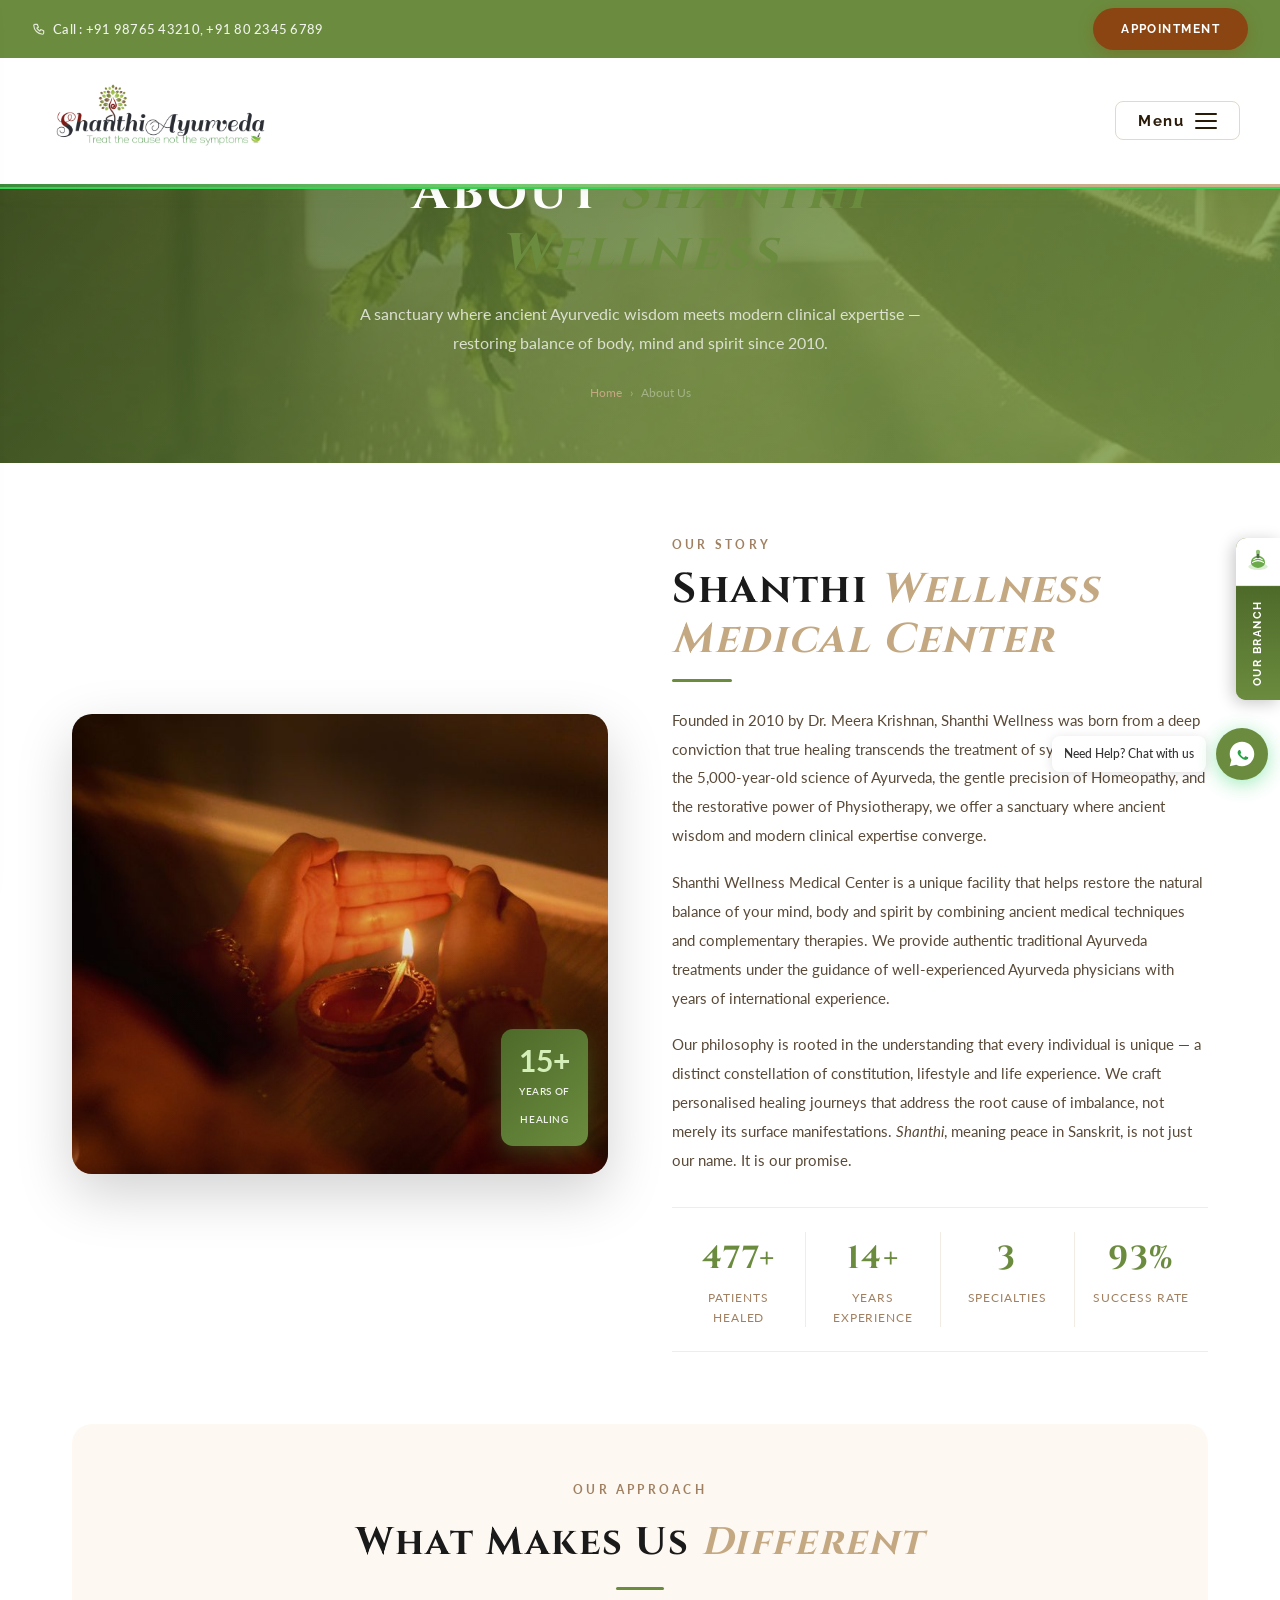
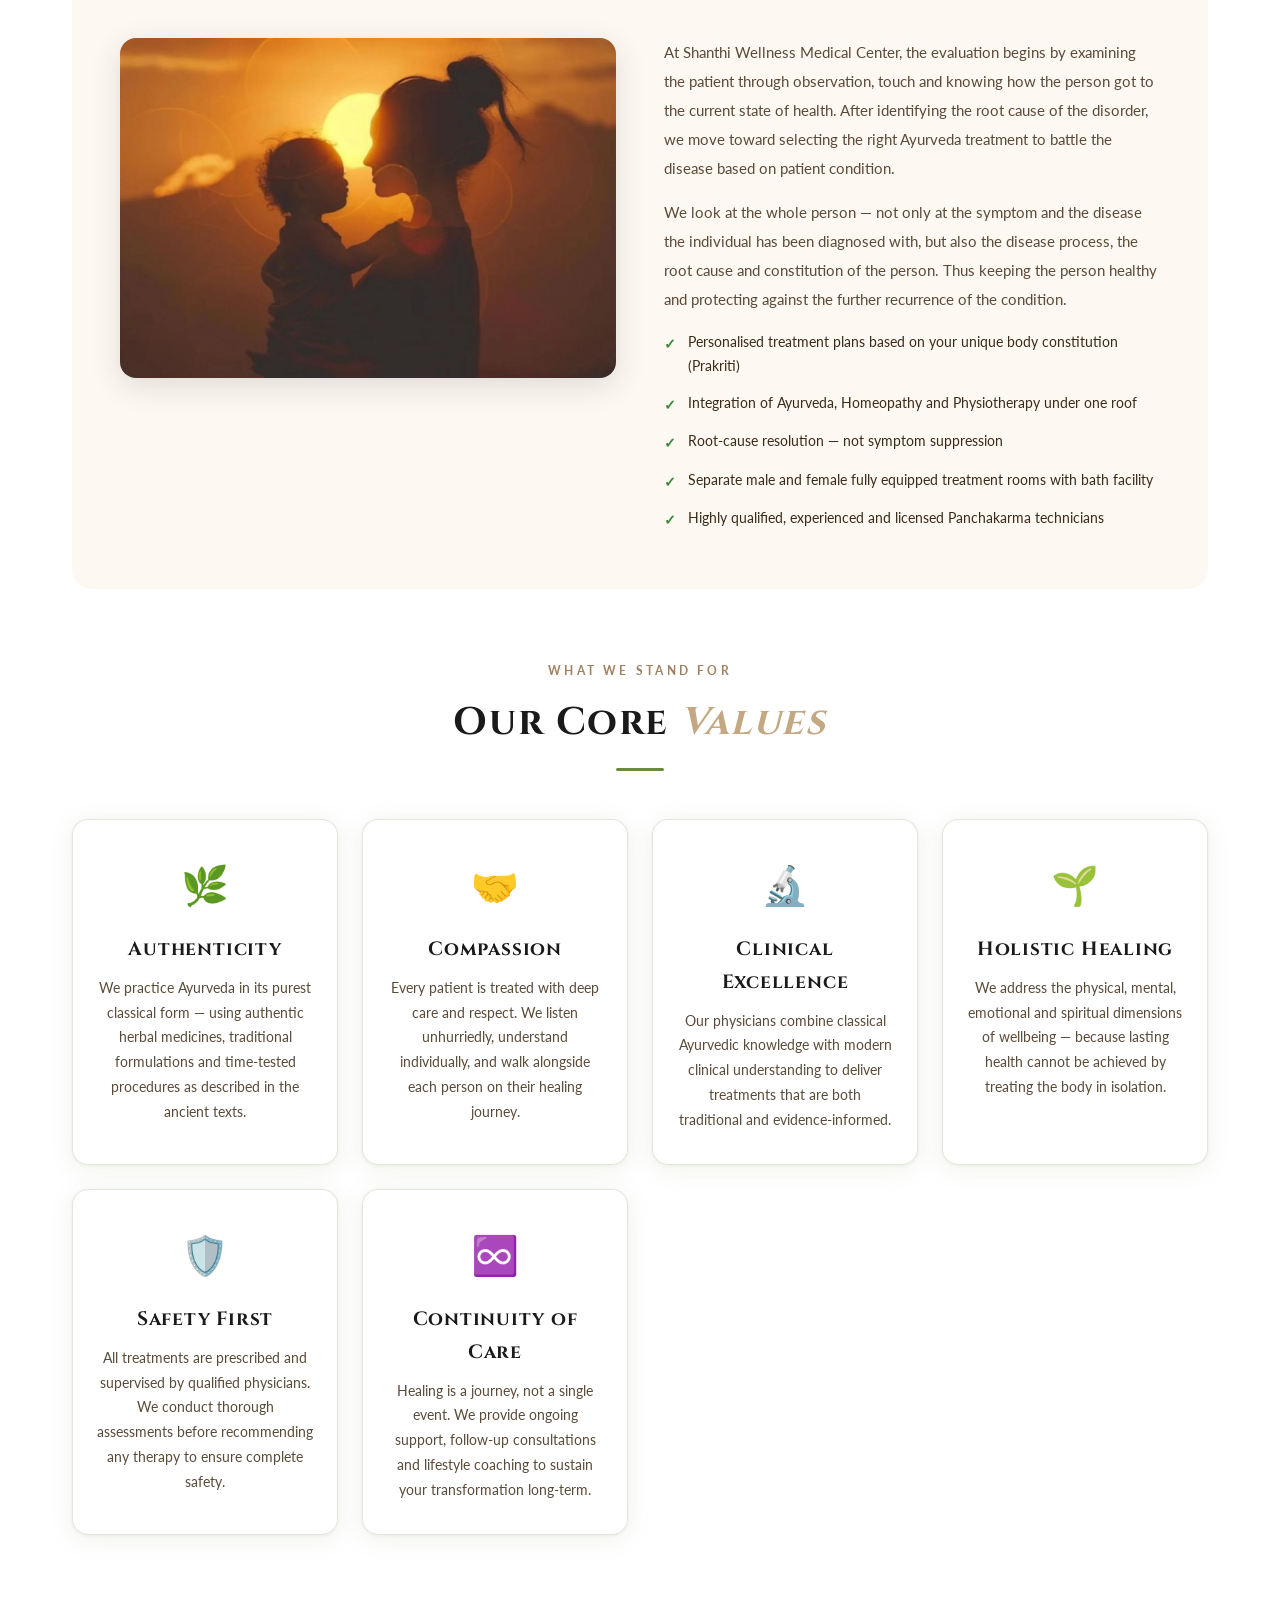
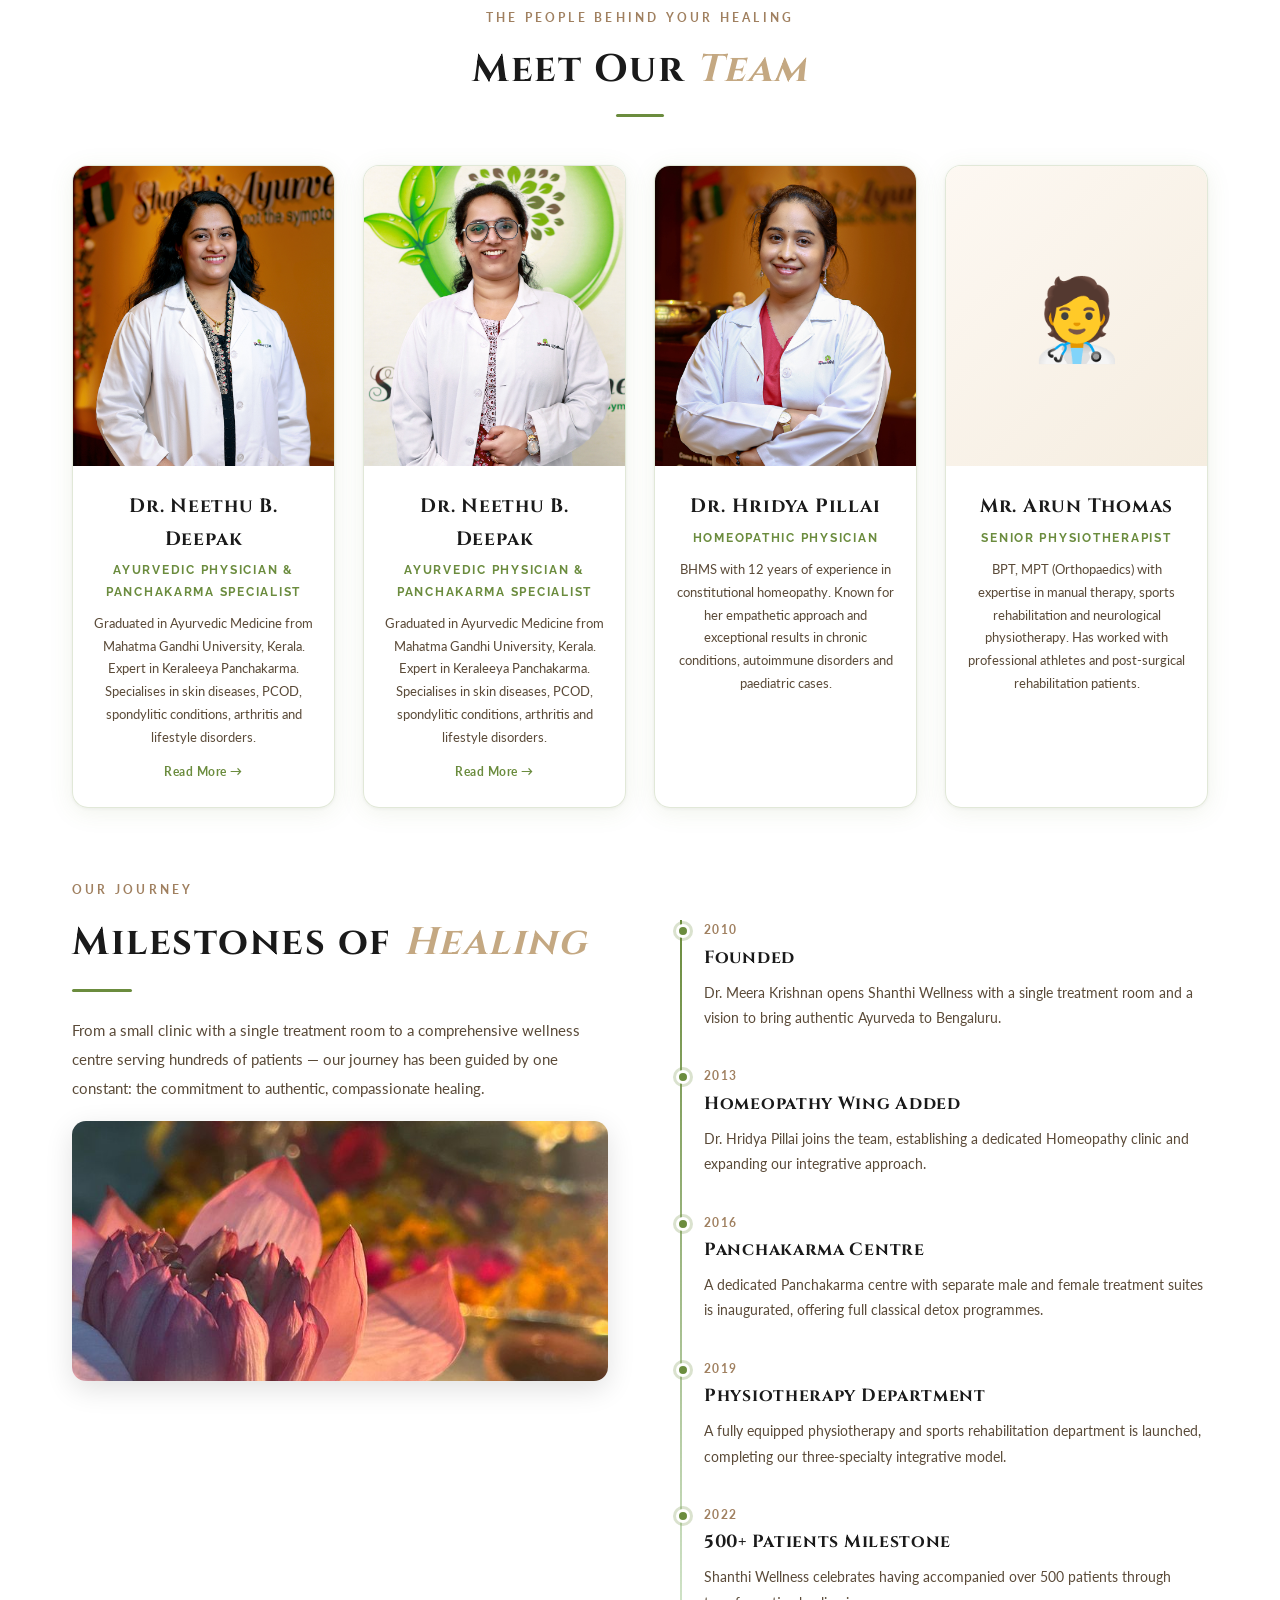
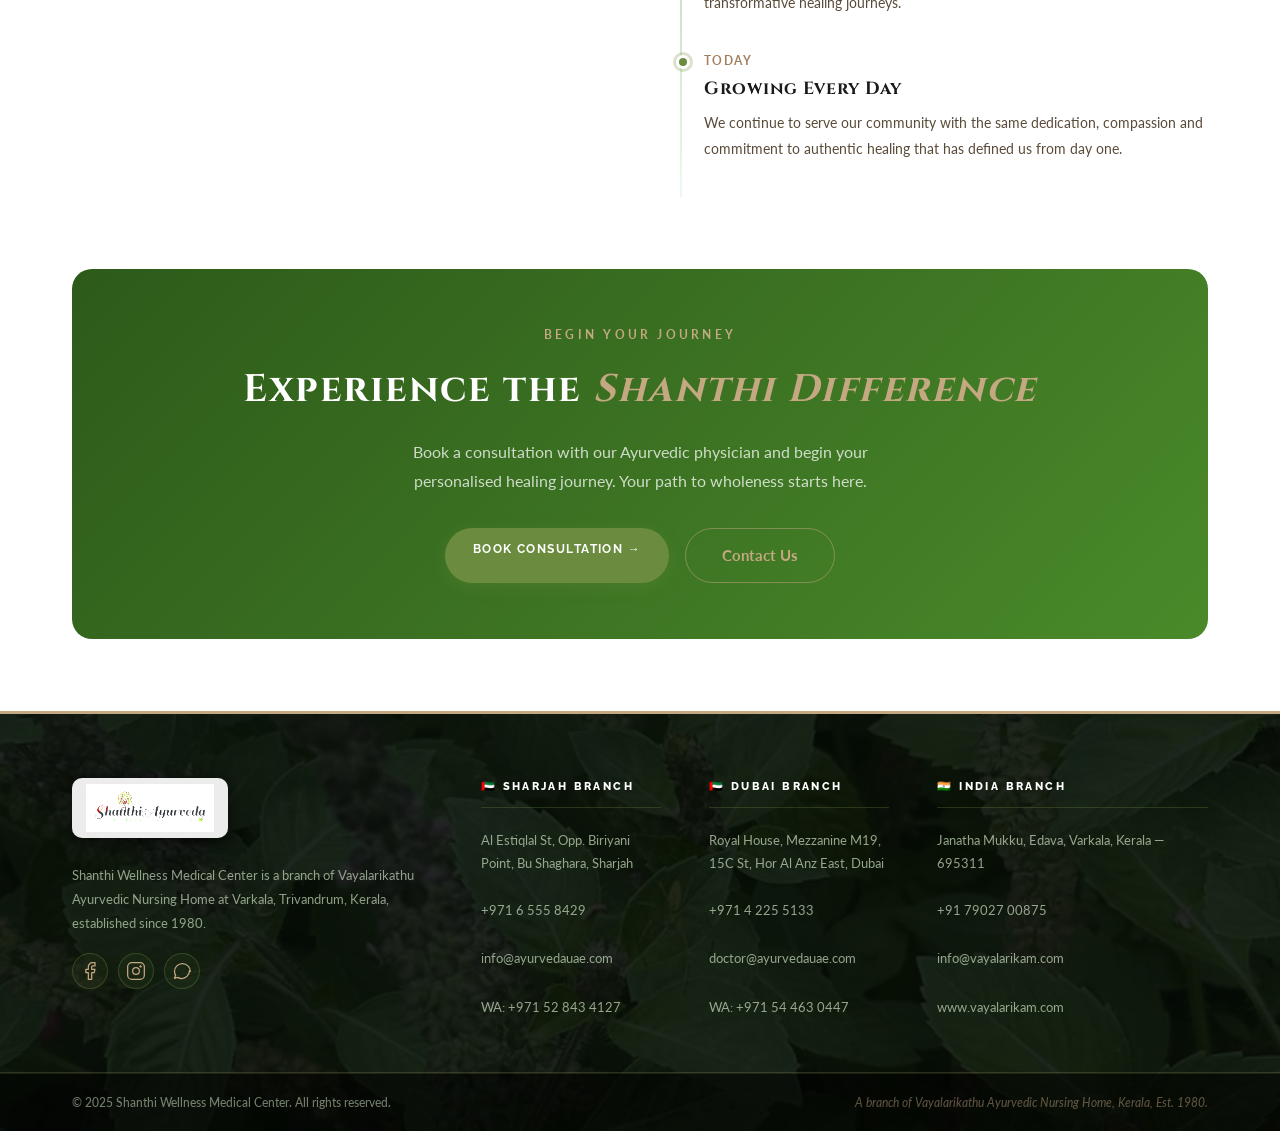
==== commit e5fecc3d: "updated website changes" ====
--- a/about.html
+++ b/about.html
@@ -6,7 +6,7 @@
   <title>About Us — Shanthi Wellness</title>
   <link rel="preconnect" href="https://fonts.googleapis.com"/>
   <link rel="preconnect" href="https://fonts.gstatic.com" crossorigin/>
-  <link href="https://fonts.googleapis.com/css2?family=Cormorant+Garamond:ital,wght@0,400;0,600;0,700;1,400;1,600&family=Inter:wght@300;400;500;600&display=swap" rel="stylesheet"/>
+  <link href="https://fonts.googleapis.com/css2?family=Cinzel:wght@400;500;600;700&family=Cormorant+Garamond:ital,wght@0,400;0,600;0,700;1,400;1,600&family=Raleway:wght@300;400;500;600;700;800&family=Lato:wght@300;400;700&display=swap" rel="stylesheet"/>
   <link rel="stylesheet" href="styles.css"/>
   <link rel="stylesheet" href="page-styles.css"/>
   <style>
--- a/styles.css
+++ b/styles.css
@@ -9269,3 +9269,500 @@
 /* Footer bottom */
 .footer-bottom { background: #3a5220 !important; }
 .footer-col-title { color: #c8e6a0 !important; }
+
+
+/* ══════════════════════════════════════════════════════════
+   PREMIUM UPGRADE — Font + Glass + Responsive + Polish
+   Cinzel headings · Raleway UI · Lato body
+   Olive green #6B8C3E theme · Glass morphism cards
+══════════════════════════════════════════════════════════ */
+
+/* ── 1. FONT IMPORTS (fallback if not in head) ── */
+@import url('https://fonts.googleapis.com/css2?family=Cinzel:wght@400;500;600;700&family=Cormorant+Garamond:ital,wght@0,400;0,600;0,700;1,400;1,600&family=Raleway:wght@300;400;500;600;700;800&family=Lato:wght@300;400;700&display=swap');
+
+/* ── 2. GLOBAL FONT SYSTEM ── */
+body, html {
+  font-family: 'Lato', 'Inter', sans-serif !important;
+  font-size: 16px !important;
+  line-height: 1.7 !important;
+  color: #2c2c2c !important;
+  -webkit-font-smoothing: antialiased !important;
+}
+
+/* Headings — Cinzel (elegant, premium) */
+h1, h2, h3, h4, h5, h6,
+.section-heading,
+.pg-section-title,
+.page-hero-title,
+.doctor-name,
+.team-card-name,
+.package-name,
+.treatment-card-title,
+.tmc-title,
+.profile-section-title,
+.footer-col-title,
+.cc-info h3,
+.contact-form-wrap h3,
+.sidebar-card h4,
+.condition-section h3,
+.value-title,
+.timeline-title,
+.why-heading,
+.about-stat-num {
+  font-family: 'Cinzel', 'Cormorant Garamond', serif !important;
+  letter-spacing: 0.04em !important;
+}
+
+/* Section eyebrows — Raleway wide */
+.section-eyebrow,
+.pg-section-eyebrow,
+.page-hero-eyebrow,
+.doctor-eyebrow,
+.team-card-role,
+.treatment-card-tag,
+.tmc-tag,
+.package-duration,
+.footer-col-title,
+.nav-drawer-link,
+.float-branch-btn .fb-text,
+.navbar-appt-btn {
+  font-family: 'Raleway', sans-serif !important;
+  letter-spacing: 0.14em !important;
+  font-weight: 700 !important;
+}
+
+/* Body text — Lato */
+p, li, span, a, label, input, select, textarea, button,
+.about-para, .profile-para, .tcard-text, .testimonial-text,
+.treatment-card-desc, .package-features li, .condition-list li,
+.footer-tagline, .footer-links a, .footer-contact-list li,
+.faq-question, .faq-answer, .section-sub, .why-para {
+  font-family: 'Lato', sans-serif !important;
+}
+
+/* Menu button text */
+#navToggle span:first-child,
+.nav-menu-label {
+  font-family: 'Raleway', sans-serif !important;
+  letter-spacing: 0.12em !important;
+  font-weight: 700 !important;
+}
+
+/* ── 3. GLASS MORPHISM CARDS ── */
+.treatment-menu-card,
+.treatment-card,
+.testimonial-card,
+.tcard,
+.package-card,
+.value-card,
+.team-card,
+.contact-info-card,
+.contact-form-wrap,
+.sidebar-card,
+.faq-item,
+.cc-item,
+.about-img-frame {
+  background: rgba(255,255,255,0.88) !important;
+  backdrop-filter: blur(12px) !important;
+  -webkit-backdrop-filter: blur(12px) !important;
+  border: 1px solid rgba(107,140,62,0.20) !important;
+  box-shadow: 0 4px 24px rgba(107,140,62,0.10), 0 1px 4px rgba(0,0,0,0.06) !important;
+  transition: transform 0.4s cubic-bezier(0.34,1.56,0.64,1),
+              box-shadow 0.4s ease,
+              border-color 0.3s ease !important;
+}
+.treatment-menu-card:hover,
+.treatment-card:hover,
+.testimonial-card:hover,
+.tcard:hover,
+.package-card:hover,
+.value-card:hover,
+.team-card:hover,
+.faq-item:hover {
+  background: rgba(255,255,255,0.98) !important;
+  border-color: rgba(107,140,62,0.45) !important;
+  box-shadow: 0 16px 48px rgba(107,140,62,0.18), 0 4px 16px rgba(0,0,0,0.08) !important;
+  transform: translateY(-6px) !important;
+}
+
+/* ── 4. NAVBAR GLASS ── */
+.navbar {
+  background: rgba(255,255,255,0.96) !important;
+  backdrop-filter: blur(16px) !important;
+  -webkit-backdrop-filter: blur(16px) !important;
+  box-shadow: 0 2px 20px rgba(107,140,62,0.12) !important;
+}
+.navbar.scrolled {
+  background: rgba(255,255,255,0.99) !important;
+  box-shadow: 0 4px 32px rgba(107,140,62,0.18) !important;
+}
+
+/* ── 5. SECTION HEADINGS — premium sizing ── */
+.section-heading {
+  font-size: clamp(1.6rem, 3.5vw, 2.6rem) !important;
+  font-weight: 600 !important;
+  color: #1a2a0a !important;
+  line-height: 1.25 !important;
+}
+.section-heading em {
+  font-style: italic !important;
+  color: #6B8C3E !important;
+  -webkit-text-fill-color: #6B8C3E !important;
+  background: none !important;
+  animation: none !important;
+}
+.page-hero-title {
+  font-size: clamp(1.8rem, 5vw, 3.2rem) !important;
+  font-weight: 700 !important;
+  letter-spacing: 0.06em !important;
+}
+
+/* ── 6. SECTION EYEBROW — refined ── */
+.section-eyebrow,
+.pg-section-eyebrow {
+  font-size: 0.68rem !important;
+  letter-spacing: 0.28em !important;
+  text-transform: uppercase !important;
+  color: #6B8C3E !important;
+  display: block !important;
+  margin-bottom: 8px !important;
+}
+.section-eyebrow::before { content: '— ' !important; opacity: 0.5 !important; }
+.section-eyebrow::after  { content: ' —' !important; opacity: 0.5 !important; }
+
+/* ── 7. BUTTONS — premium glass style ── */
+.btn-book,
+.btn.btn-gold,
+.cc-book-btn,
+.navbar-appt-btn,
+.nav-drawer-appt,
+.appointment-form button[type="submit"],
+.btn-submit,
+.sidebar-appt-btn {
+  font-family: 'Raleway', sans-serif !important;
+  font-weight: 700 !important;
+  letter-spacing: 0.12em !important;
+  text-transform: uppercase !important;
+  font-size: 0.75rem !important;
+  border-radius: 50px !important;
+  padding: 11px 28px !important;
+  background: #6B8C3E !important;
+  color: #fff !important;
+  border: none !important;
+  box-shadow: 0 4px 16px rgba(107,140,62,0.30) !important;
+  transition: all 0.3s ease !important;
+  position: relative !important;
+  overflow: hidden !important;
+}
+.btn-book:hover,
+.navbar-appt-btn:hover {
+  background: #4e6a2a !important;
+  transform: translateY(-2px) !important;
+  box-shadow: 0 8px 28px rgba(107,140,62,0.40) !important;
+}
+
+/* Appointment button — brown */
+.navbar-appt-btn {
+  background: #8B4513 !important;
+  box-shadow: 0 4px 16px rgba(139,69,19,0.30) !important;
+}
+.navbar-appt-btn:hover {
+  background: #6d3410 !important;
+  box-shadow: 0 8px 28px rgba(139,69,19,0.40) !important;
+}
+
+/* ── 8. GOLD DIVIDER — refined ── */
+.gold-divider,
+.gold-line {
+  width: 48px !important;
+  height: 3px !important;
+  background: #6B8C3E !important;
+  border-radius: 2px !important;
+  margin: 12px auto 28px !important;
+}
+.gold-divider.left,
+.gold-line.left { margin-left: 0 !important; }
+
+/* ── 9. MARQUEE STRIP — premium ── */
+.marquee-strip {
+  background: #6B8C3E !important;
+  padding: 14px 0 !important;
+  box-shadow: 0 4px 20px rgba(107,140,62,0.25) !important;
+}
+.marquee-track span {
+  font-family: 'Raleway', sans-serif !important;
+  font-weight: 600 !important;
+  letter-spacing: 0.14em !important;
+  font-size: 0.78rem !important;
+  color: rgba(255,255,255,0.92) !important;
+}
+
+/* ── 10. APPOINTMENT FORM — glass ── */
+.appointment-inner {
+  background: rgba(255,255,255,0.10) !important;
+  backdrop-filter: blur(24px) !important;
+  -webkit-backdrop-filter: blur(24px) !important;
+  border: 1px solid rgba(255,255,255,0.20) !important;
+  border-radius: 24px !important;
+  padding: 56px !important;
+  box-shadow: 0 32px 80px rgba(0,0,0,0.20) !important;
+}
+.form-group input,
+.form-group select,
+.form-group textarea {
+  font-family: 'Lato', sans-serif !important;
+  border-radius: 10px !important;
+  border: 1.5px solid rgba(107,140,62,0.25) !important;
+  background: rgba(255,255,255,0.90) !important;
+  transition: all 0.3s ease !important;
+}
+.form-group input:focus,
+.form-group select:focus,
+.form-group textarea:focus {
+  border-color: #6B8C3E !important;
+  background: #fff !important;
+  box-shadow: 0 0 0 3px rgba(107,140,62,0.15) !important;
+  transform: translateY(-1px) !important;
+}
+
+/* ── 11. FOOTER — premium ── */
+.footer-col-title {
+  font-family: 'Raleway', sans-serif !important;
+  font-size: 0.72rem !important;
+  letter-spacing: 0.18em !important;
+  text-transform: uppercase !important;
+  color: #c8e6a0 !important;
+  margin-bottom: 16px !important;
+}
+.footer-tagline {
+  font-family: 'Lato', sans-serif !important;
+  font-size: 0.88rem !important;
+  line-height: 1.8 !important;
+  color: rgba(220,240,210,0.80) !important;
+}
+
+/* ── 12. RESPONSIVE — complete mobile fix ── */
+@media (max-width: 1024px) {
+  body { padding-top: 110px !important; }
+  .section-heading { font-size: clamp(1.4rem, 4vw, 2.2rem) !important; }
+  .about-grid { grid-template-columns: 1fr !important; gap: 40px !important; }
+  .treatments-menu-grid { grid-template-columns: repeat(2,1fr) !important; }
+  .footer-grid { grid-template-columns: 1fr 1fr !important; }
+  .footer-brand { grid-column: span 2 !important; }
+  .two-col { grid-template-columns: 1fr !important; gap: 32px !important; }
+  .contact-grid-page { grid-template-columns: 1fr !important; }
+  .package-cards { grid-template-columns: 1fr 1fr !important; }
+  .treatment-cards { grid-template-columns: 1fr 1fr !important; }
+  .testimonial-cards { grid-template-columns: 1fr 1fr !important; }
+  .values-grid { grid-template-columns: 1fr 1fr !important; }
+  .team-grid { grid-template-columns: 1fr 1fr !important; }
+}
+
+@media (max-width: 768px) {
+  body { padding-top: 90px !important; }
+  .section-heading { font-size: clamp(1.3rem, 5vw, 1.8rem) !important; }
+  .section-pad { padding: 48px 0 !important; }
+  .container { padding: 0 16px !important; }
+  .navbar table img { height: 56px !important; }
+  .navbar table td:first-child { padding-left: 14px !important; }
+  .navbar table td:last-child { padding-right: 14px !important; }
+  .navbar-topbar-inner { padding: 0 14px !important; }
+  .hero-photo-panel { height: 60vw !important; min-height: 240px !important; }
+  .about-grid { grid-template-columns: 1fr !important; }
+  .treatments-menu-grid { grid-template-columns: 1fr 1fr !important; gap: 14px !important; }
+  .testimonials-grid { grid-template-columns: 1fr !important; }
+  .footer-grid { grid-template-columns: 1fr 1fr !important; }
+  .footer-brand { grid-column: span 2 !important; }
+  .footer-bottom .container { flex-direction: column !important; text-align: center !important; gap: 6px !important; }
+  .appointment-inner { padding: 28px 18px !important; border-radius: 16px !important; }
+  .form-row { grid-template-columns: 1fr !important; }
+  #ayur-treatments > div > div:last-child { grid-template-columns: 1fr 1fr !important; }
+  .circle-carousel-outer { padding: 0 32px !important; }
+  .cc-circle { width: 150px !important; height: 150px !important; }
+  .package-cards { grid-template-columns: 1fr !important; }
+  .treatment-cards { grid-template-columns: 1fr !important; }
+  .testimonial-cards { grid-template-columns: 1fr !important; }
+  .values-grid { grid-template-columns: 1fr 1fr !important; }
+  .team-grid { grid-template-columns: 1fr 1fr !important; }
+  .about-story-grid { grid-template-columns: 1fr !important; }
+  .about-slider-wrap { height: 260px !important; }
+  .profile-content { grid-template-columns: 1fr !important; }
+  .contact-grid-page { grid-template-columns: 1fr !important; }
+  .cf-row { grid-template-columns: 1fr !important; }
+  .locations-home-grid { grid-template-columns: 1fr !important; }
+  .float-wa-label { display: none !important; }
+  #scrollTopBtn { bottom: 16px !important; right: 16px !important; }
+}
+
+@media (max-width: 480px) {
+  body { padding-top: 72px !important; }
+  .navbar-topbar { display: none !important; }
+  .navbar table img { height: 48px !important; }
+  .section-heading { font-size: 1.3rem !important; }
+  .page-hero-title { font-size: 1.5rem !important; }
+  .hero-photo-panel { height: 70vw !important; min-height: 200px !important; }
+  #ayur-treatments > div > div:last-child { grid-template-columns: 1fr !important; }
+  .treatments-menu-grid { grid-template-columns: 1fr !important; }
+  .footer-grid { grid-template-columns: 1fr !important; }
+  .footer-brand { grid-column: span 1 !important; }
+  .values-grid { grid-template-columns: 1fr !important; }
+  .team-grid { grid-template-columns: 1fr !important; }
+  .about-slider-wrap { height: 220px !important; }
+  .cc-circle { width: 130px !important; height: 130px !important; }
+  .circle-carousel-outer { padding: 0 20px !important; }
+  .appointment-inner { padding: 20px 14px !important; }
+  .float-branch-btn { bottom: 140px !important; }
+}
+
+
+/* ══════════════════════════════════════════════════════════
+   FOOTER — Dark glassy black like vayalarikam.com
+   Deep dark overlay on tulsi.jpg background
+══════════════════════════════════════════════════════════ */
+
+/* Dark glass overlay — much darker than before */
+.footer::after {
+  background: rgba(5, 10, 5, 0.88) !important;
+}
+
+/* Footer top padding */
+.footer-top {
+  padding: 64px 0 48px !important;
+}
+
+/* Logo area */
+.footer-logo-img {
+  height: 60px !important;
+  filter: brightness(1.2) drop-shadow(0 2px 8px rgba(0,0,0,0.5)) !important;
+}
+
+/* Tagline */
+.footer-tagline {
+  font-family: 'Lato', sans-serif !important;
+  font-size: 0.82rem !important;
+  color: rgba(200,220,190,0.70) !important;
+  line-height: 1.8 !important;
+  margin-top: 12px !important;
+}
+
+/* Column titles — Raleway uppercase */
+.footer-col-title {
+  font-family: 'Raleway', sans-serif !important;
+  font-size: 0.68rem !important;
+  font-weight: 800 !important;
+  letter-spacing: 0.22em !important;
+  text-transform: uppercase !important;
+  color: #ffffff !important;
+  margin-bottom: 18px !important;
+  padding-bottom: 10px !important;
+  border-bottom: 1px solid rgba(107,140,62,0.30) !important;
+  display: flex !important;
+  align-items: center !important;
+  gap: 8px !important;
+}
+
+/* Links */
+.footer-links a {
+  font-family: 'Lato', sans-serif !important;
+  font-size: 0.84rem !important;
+  color: rgba(200,220,190,0.72) !important;
+  text-decoration: none !important;
+  transition: color 0.2s, padding-left 0.2s !important;
+  display: block !important;
+  padding: 3px 0 !important;
+}
+.footer-links a:hover {
+  color: #ffffff !important;
+  padding-left: 6px !important;
+}
+
+/* Contact list */
+.footer-contact-list li {
+  font-family: 'Lato', sans-serif !important;
+  font-size: 0.84rem !important;
+  color: rgba(200,220,190,0.72) !important;
+  line-height: 1.7 !important;
+  padding: 3px 0 !important;
+  border: none !important;
+  display: block !important;
+}
+.footer-contact-list a {
+  color: rgba(200,220,190,0.72) !important;
+  text-decoration: none !important;
+  font-size: 0.84rem !important;
+  display: block !important;
+  padding: 2px 0 !important;
+  transition: color 0.2s !important;
+}
+.footer-contact-list a:hover {
+  color: #ffffff !important;
+}
+
+/* Footer bottom bar — very dark */
+.footer-bottom {
+  background: rgba(0,0,0,0.55) !important;
+  border-top: 1px solid rgba(107,140,62,0.20) !important;
+  padding: 18px 0 !important;
+}
+.footer-bottom .container {
+  display: flex !important;
+  align-items: center !important;
+  justify-content: space-between !important;
+}
+.footer-bottom p {
+  font-family: 'Lato', sans-serif !important;
+  font-size: 0.78rem !important;
+  color: rgba(200,220,190,0.55) !important;
+  margin: 0 !important;
+}
+.footer-credits {
+  font-style: italic !important;
+  color: rgba(200,220,190,0.40) !important;
+}
+
+/* Social icons */
+.social-icon {
+  width: 36px !important;
+  height: 36px !important;
+  border-radius: 50% !important;
+  border: 1px solid rgba(107,140,62,0.35) !important;
+  background: rgba(107,140,62,0.08) !important;
+  display: flex !important;
+  align-items: center !important;
+  justify-content: center !important;
+  transition: all 0.3s ease !important;
+}
+.social-icon:hover {
+  border-color: #6B8C3E !important;
+  background: rgba(107,140,62,0.22) !important;
+  transform: translateY(-3px) !important;
+}
+
+/* Footer grid layout */
+.footer-grid {
+  display: grid !important;
+  grid-template-columns: 2fr 1fr 1fr 1.5fr !important;
+  gap: 48px !important;
+  align-items: start !important;
+}
+
+/* Responsive footer */
+@media (max-width: 1024px) {
+  .footer-grid {
+    grid-template-columns: 1fr 1fr !important;
+    gap: 32px !important;
+  }
+  .footer-brand { grid-column: span 2 !important; }
+}
+@media (max-width: 600px) {
+  .footer-grid {
+    grid-template-columns: 1fr !important;
+    gap: 28px !important;
+  }
+  .footer-brand { grid-column: span 1 !important; }
+  .footer-bottom .container {
+    flex-direction: column !important;
+    text-align: center !important;
+    gap: 6px !important;
+  }
+}
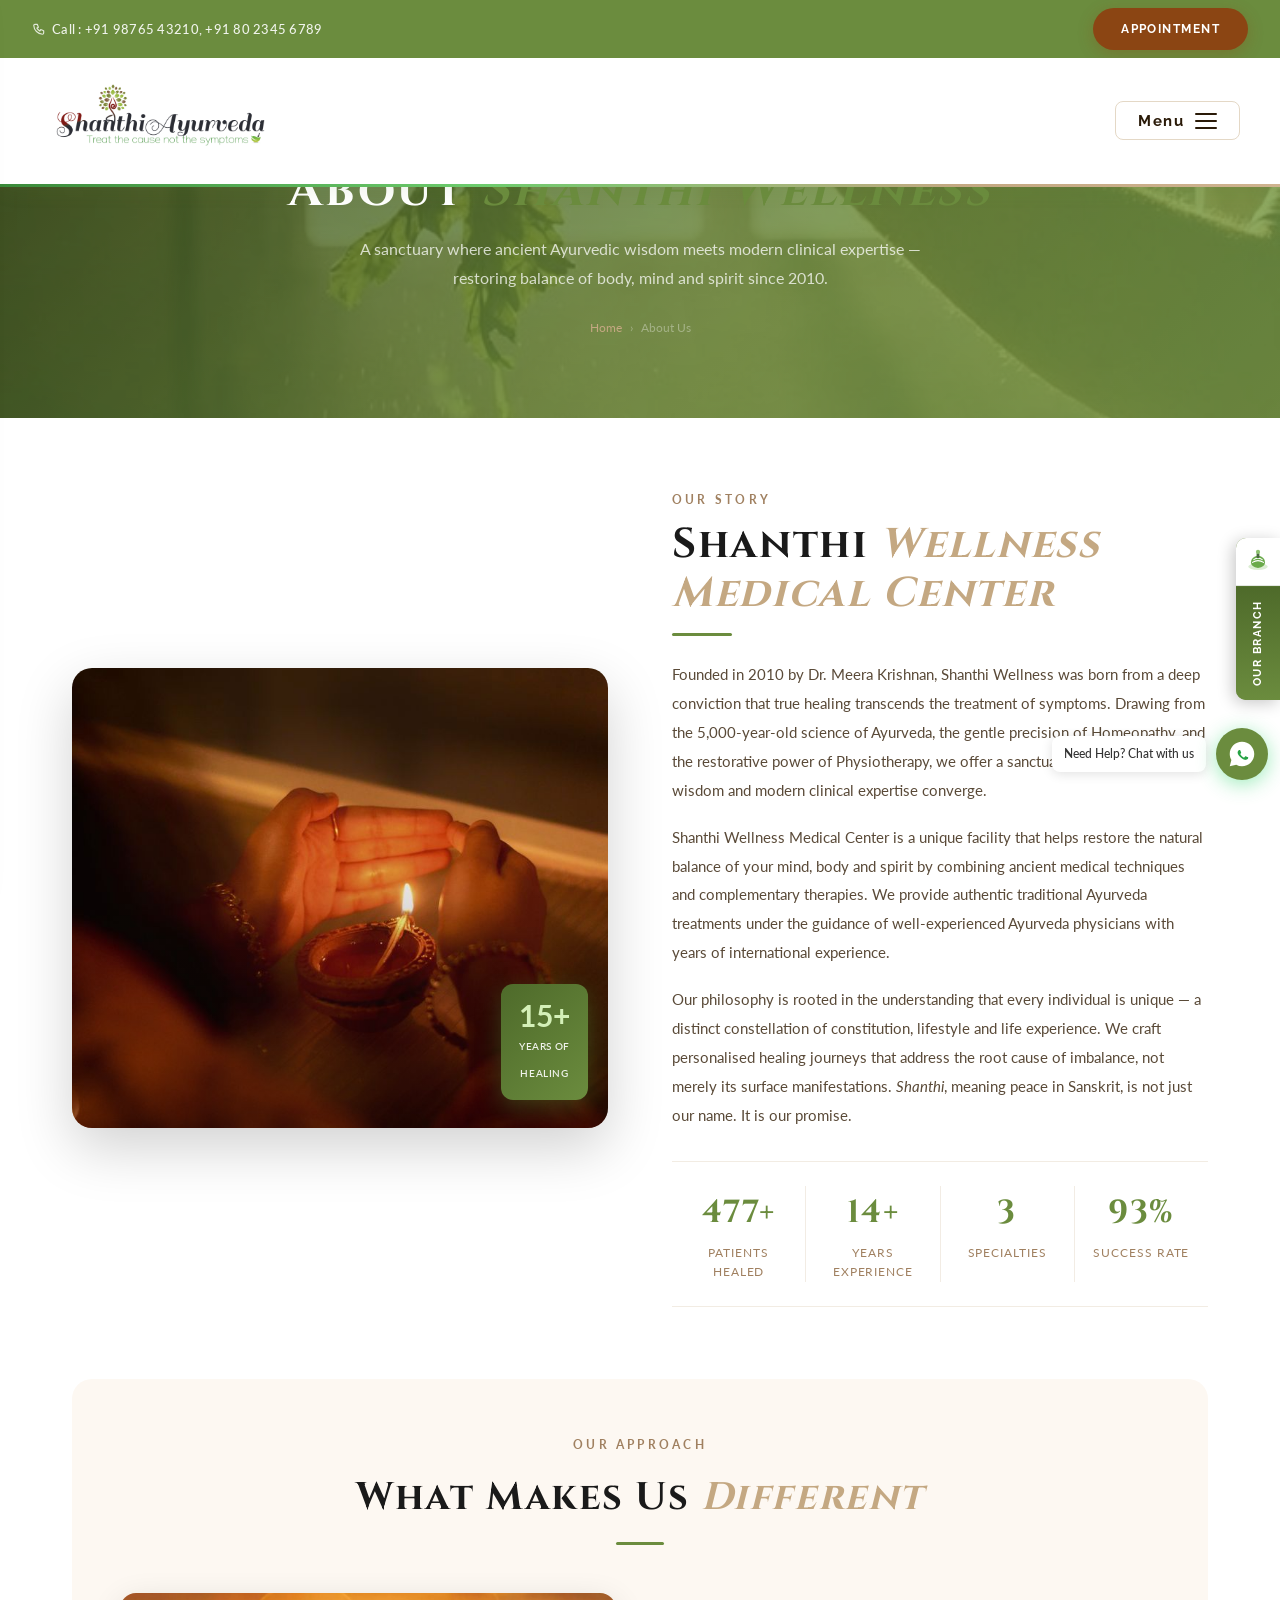
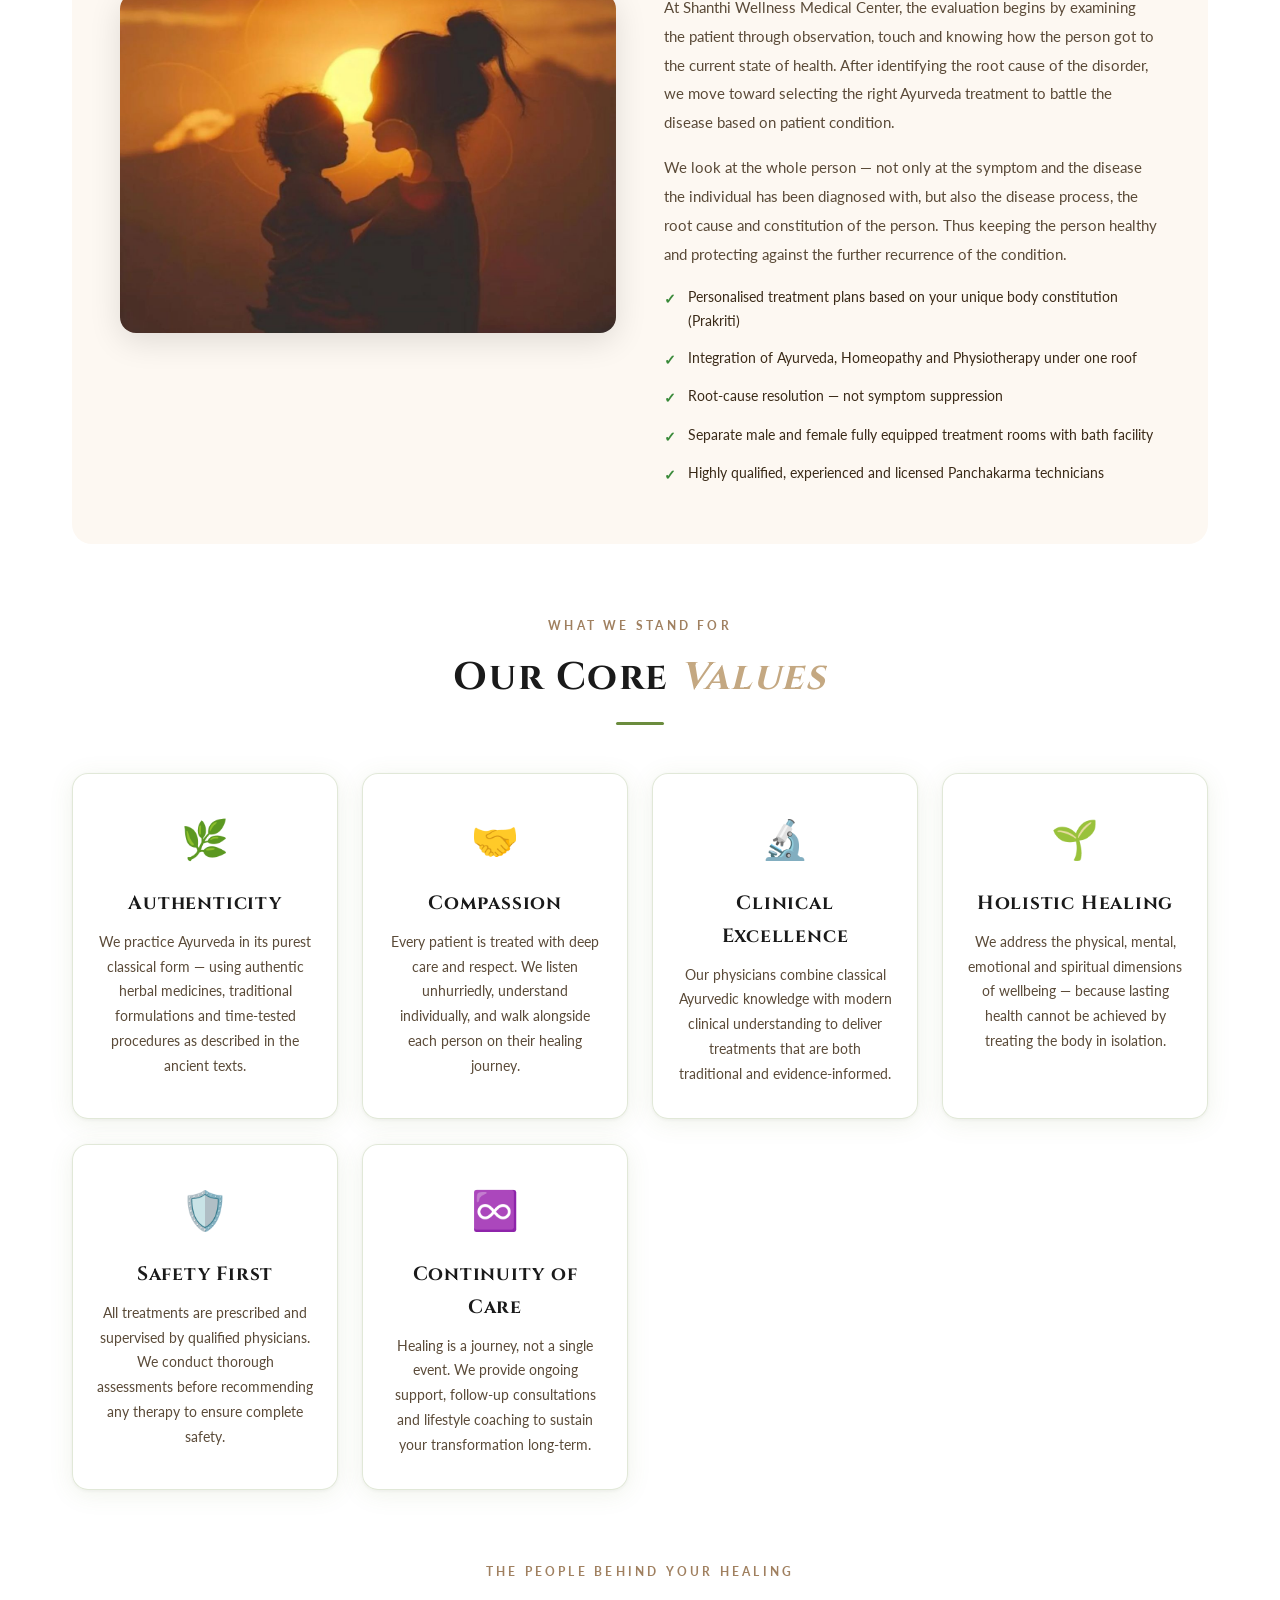
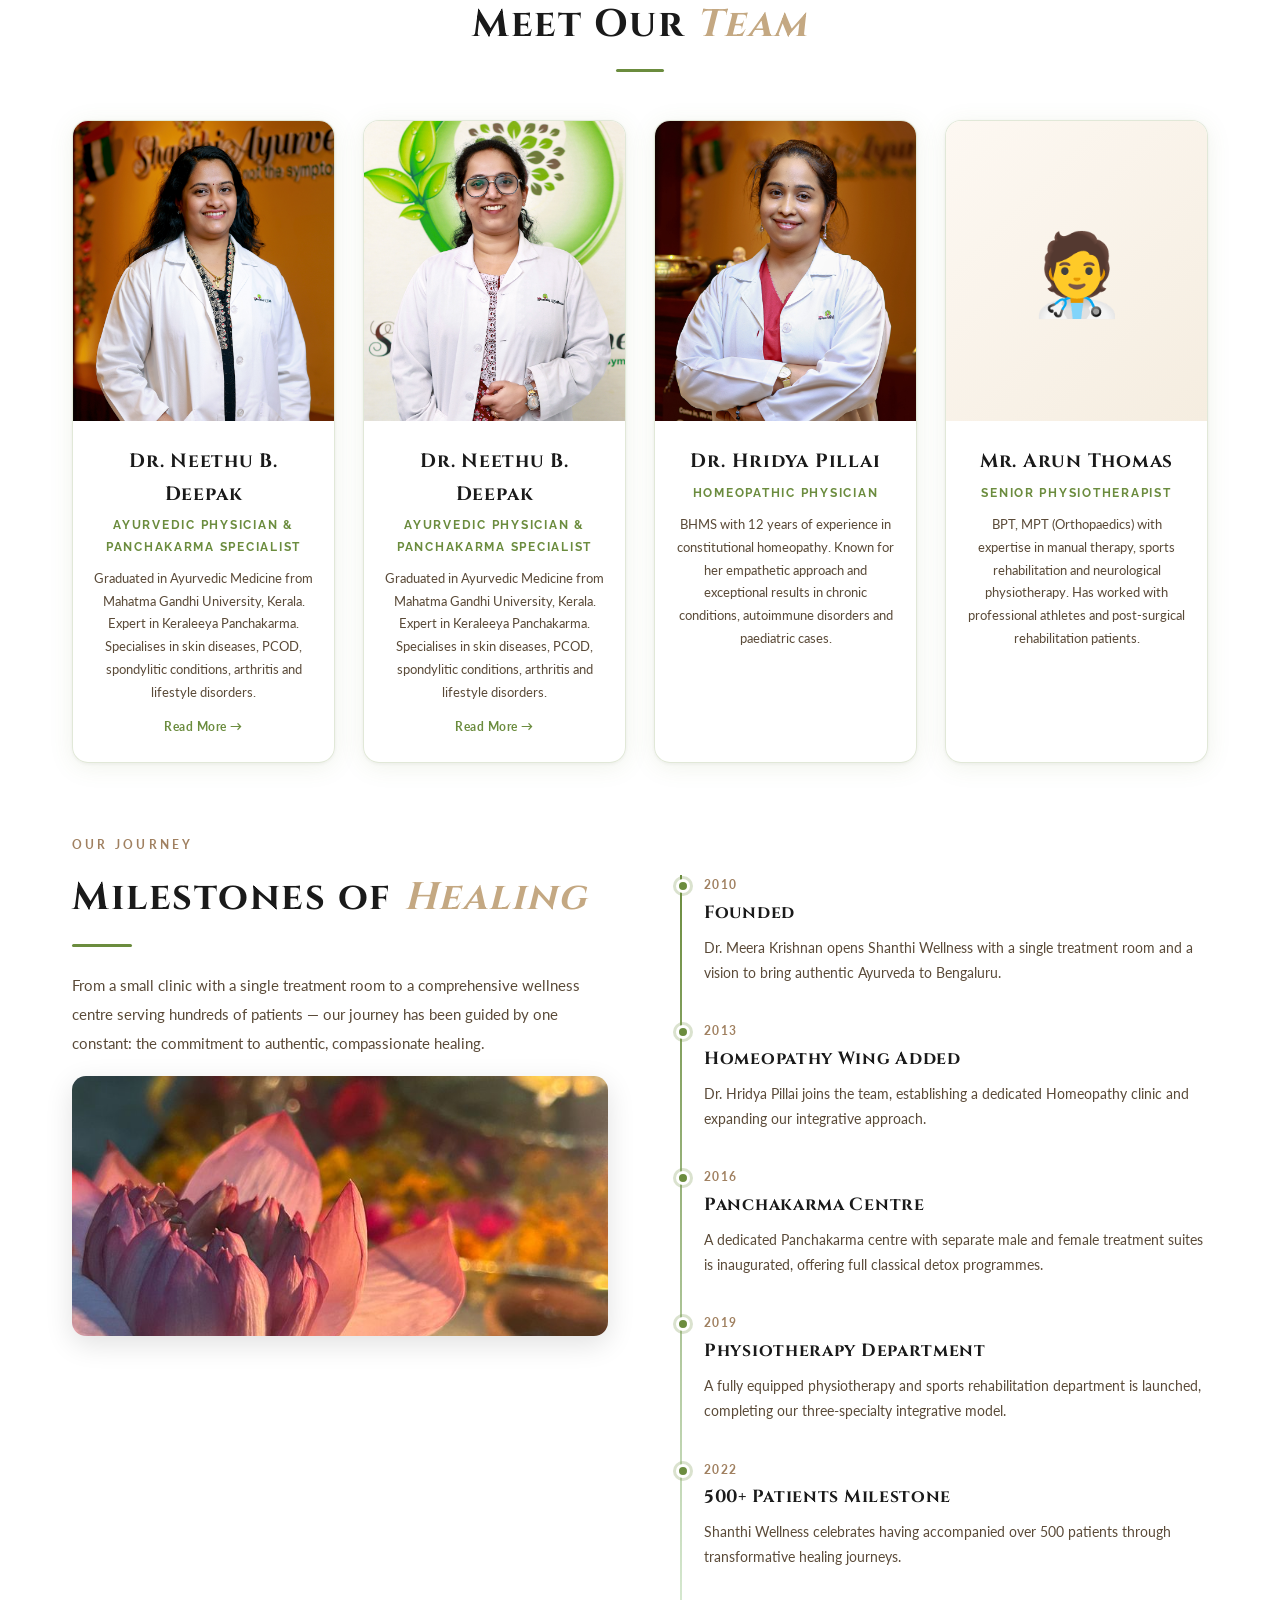
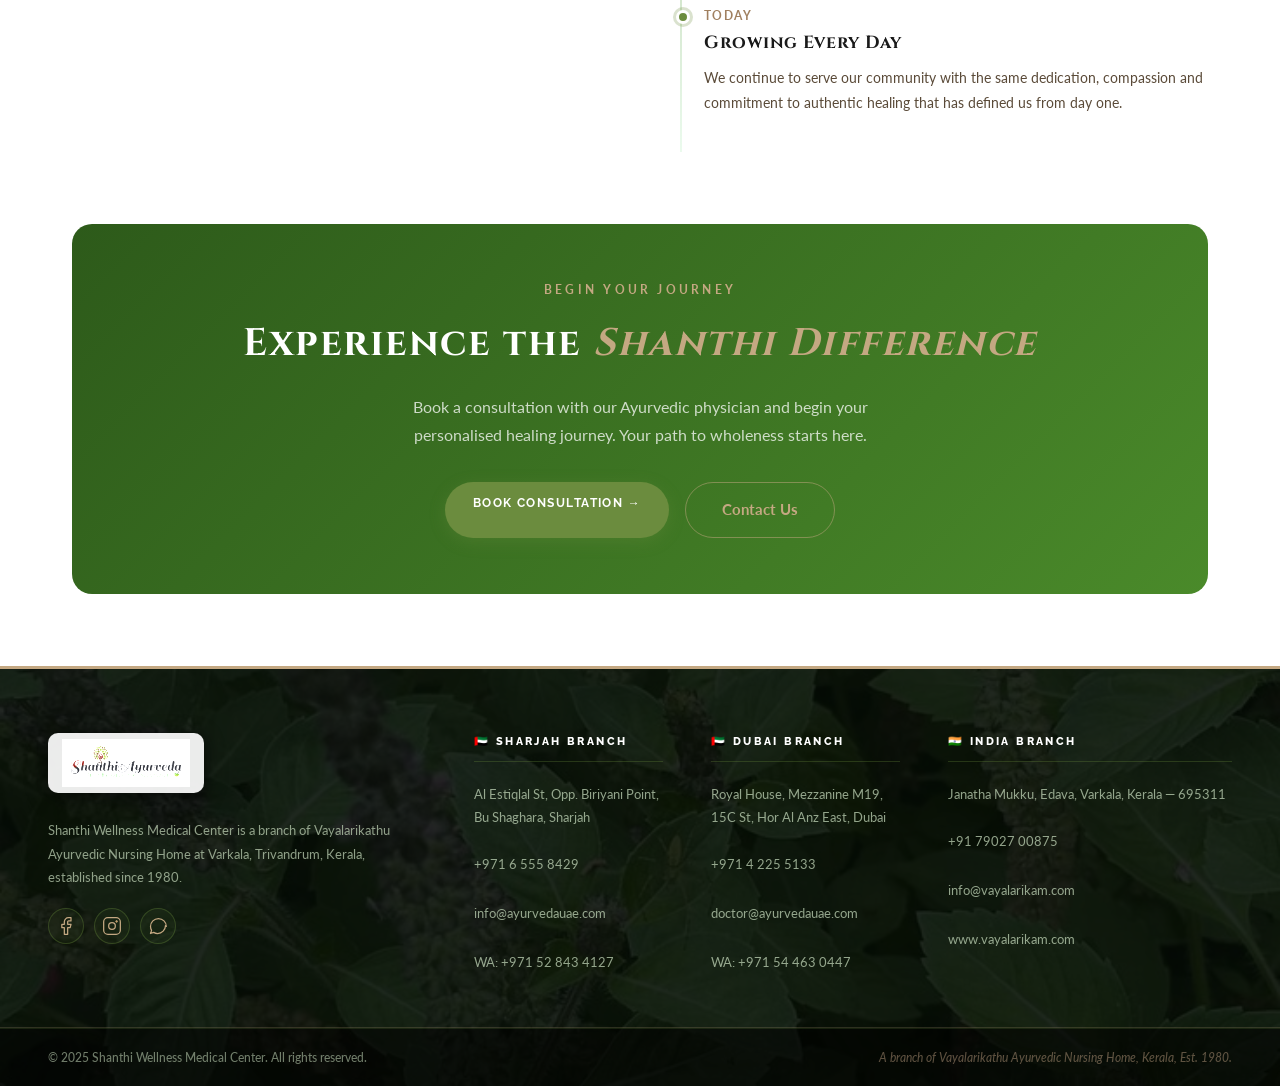
==== commit 55f3da69: "Updated wellness website UI + animations" ====
--- a/about.html
+++ b/about.html
@@ -89,6 +89,7 @@
       .about-stat:last-child{border-bottom:none}
     }
   </style>
+<link rel="stylesheet" href="responsive.css" />
 </head>
 <body>
 
--- a/styles.css
+++ b/styles.css
@@ -126,7 +126,7 @@
    UTILITY
 â•â•â•â•â•â•â•â•â•â•â•â•â•â•â•â•â•â•â•â•â•â•â•â•â•â•â•â•â•â•â•â•â•â•â•â•â•â•â•â•â•â•â•â•â•â•â•â•â•â•â•â•â•â•â•â•â•â• */
 .container { max-width:1200px; margin:0 auto; padding:0 32px; }
-.section-pad { padding:100px 0; }
+.section-pad { padding:60px 0; }
 
 .section-eyebrow {
   font-family:'Inter',sans-serif;
@@ -1788,7 +1788,7 @@
    RESPONSIVE â€” MOBILE (max-width: 768px)
 â•â•â•â•â•â•â•â•â•â•â•â•â•â•â•â•â•â•â•â•â•â•â•â•â•â•â•â•â•â•â•â•â•â•â•â•â•â•â•â•â•â•â•â•â•â•â•â•â•â•â•â•â•â•â•â•â•â• */
 @media (max-width: 768px) {
-  .section-pad { padding: 70px 0; }
+  .section-pad { padding: 44px 0; }
   .container { padding: 0 20px; }
 
   /* Navbar */
@@ -5358,7 +5358,7 @@
 /* ── Tablet (max 1024px) ─────────────────────────────────── */
 @media (max-width: 1024px) {
   .container { padding: 0 24px !important; }
-  .section-pad { padding: 70px 0 !important; }
+  .section-pad { padding: 44px 0 !important; }
 
   /* Hero */
   .hero { grid-template-columns: 100px 1fr 44% !important; }
@@ -9766,3 +9766,672 @@
     gap: 6px !important;
   }
 }
+
+
+/* ══════════════════════════════════════════════════════════
+   GSAP ANIMATION SUPPORT
+   Elements start invisible — GSAP reveals them
+══════════════════════════════════════════════════════════ */
+
+/* Prevent flash of unstyled content */
+.hero-panel-img,
+.hero-photo-panel img {
+  will-change: transform, opacity;
+}
+
+/* Smooth transform for all animated elements */
+.cc-item,
+.ayur-card,
+.testimonial-card,
+.treatment-menu-card,
+.pb-panel,
+.photo-thumb-c,
+.stat-item,
+.why-list li,
+.footer-grid > div {
+  will-change: transform, opacity;
+}
+
+/* Lenis smooth scroll */
+html.lenis {
+  height: auto;
+}
+.lenis.lenis-smooth {
+  scroll-behavior: auto !important;
+}
+.lenis.lenis-smooth [data-lenis-prevent] {
+  overscroll-behavior: contain;
+}
+
+/* Gold divider — transform origin for GSAP scale animation */
+.gold-divider,
+.gold-line {
+  transform-origin: center !important;
+  display: block !important;
+}
+
+/* Scroll-to-top pulse */
+#scrollTopBtn {
+  will-change: transform;
+}
+
+
+/* ══════════════════════════════════════════════════════════
+   HERO 3D FLOATING LAYER
+   Leaves, glows, particles, badges floating over banner
+══════════════════════════════════════════════════════════ */
+
+.hero-3d-layer {
+  position: absolute !important;
+  inset: 0 !important;
+  z-index: 5 !important;
+  pointer-events: none !important;
+  overflow: hidden !important;
+}
+
+/* ── Floating Leaves ── */
+.h3d-leaf {
+  position: absolute !important;
+  filter: drop-shadow(0 4px 12px rgba(107,140,62,0.40)) !important;
+  will-change: transform !important;
+}
+.h3d-leaf-1 { top: 8%; left: 3%; opacity: 0; }
+.h3d-leaf-2 { top: 15%; right: 8%; opacity: 0; }
+.h3d-leaf-3 { bottom: 20%; left: 12%; opacity: 0; }
+
+/* ── Glow Orbs ── */
+.h3d-glow {
+  position: absolute !important;
+  border-radius: 50% !important;
+  filter: blur(40px) !important;
+  will-change: transform, opacity !important;
+  pointer-events: none !important;
+}
+.h3d-glow-1 {
+  width: 200px; height: 200px;
+  background: radial-gradient(circle, rgba(107,140,62,0.35) 0%, transparent 70%);
+  top: -40px; left: 5%;
+  opacity: 0;
+}
+.h3d-glow-2 {
+  width: 280px; height: 280px;
+  background: radial-gradient(circle, rgba(139,69,19,0.20) 0%, transparent 70%);
+  bottom: -60px; right: 10%;
+  opacity: 0;
+}
+
+/* ── Dot Particles ── */
+.h3d-dot {
+  position: absolute !important;
+  border-radius: 50% !important;
+  will-change: transform !important;
+  opacity: 0 !important;
+}
+.h3d-dot-1 { width: 8px; height: 8px; background: #6B8C3E; top: 20%; left: 25%; }
+.h3d-dot-2 { width: 5px; height: 5px; background: #8dc26f; top: 60%; left: 40%; }
+.h3d-dot-3 { width: 10px; height: 10px; background: rgba(107,140,62,0.6); top: 35%; right: 20%; }
+.h3d-dot-4 { width: 6px; height: 6px; background: #C4A882; bottom: 30%; right: 35%; }
+.h3d-dot-5 { width: 7px; height: 7px; background: #6B8C3E; top: 70%; left: 60%; }
+
+/* ── Herb Icons ── */
+.h3d-herb {
+  position: absolute !important;
+  will-change: transform !important;
+  opacity: 0 !important;
+  filter: drop-shadow(0 6px 16px rgba(107,140,62,0.35)) !important;
+}
+.h3d-herb-1 { top: 12%; right: 22%; }
+.h3d-herb-2 { bottom: 18%; right: 5%; }
+
+/* ── Floating Badges ── */
+.h3d-badge {
+  position: absolute !important;
+  display: flex !important;
+  align-items: center !important;
+  gap: 6px !important;
+  background: rgba(255,255,255,0.15) !important;
+  backdrop-filter: blur(12px) !important;
+  -webkit-backdrop-filter: blur(12px) !important;
+  border: 1px solid rgba(255,255,255,0.30) !important;
+  border-radius: 50px !important;
+  padding: 7px 16px !important;
+  font-family: 'Raleway', sans-serif !important;
+  font-size: 0.72rem !important;
+  font-weight: 700 !important;
+  letter-spacing: 0.10em !important;
+  text-transform: uppercase !important;
+  color: #fff !important;
+  will-change: transform !important;
+  opacity: 0 !important;
+  box-shadow: 0 4px 20px rgba(0,0,0,0.20) !important;
+  text-shadow: 0 1px 4px rgba(0,0,0,0.30) !important;
+}
+.h3d-badge-1 { top: 18%; left: 5%; }
+.h3d-badge-2 { bottom: 22%; right: 6%; }
+
+/* ── Mouse parallax perspective ── */
+.hero {
+  perspective: 1000px !important;
+}
+.hero-photo-panel {
+  transform-style: preserve-3d !important;
+}
+
+
+/* ══════════════════════════════════════════════════════════
+   GSAP FALLING LEAVES — beautiful physics-based drop
+══════════════════════════════════════════════════════════ */
+
+/* Container for GSAP leaves — fixed, full screen */
+#gsap-leaves {
+  position: fixed !important;
+  inset: 0 !important;
+  pointer-events: none !important;
+  z-index: 9990 !important;
+  overflow: hidden !important;
+}
+
+/* Individual leaf */
+.gsap-leaf {
+  position: absolute !important;
+  top: -80px !important;
+  will-change: transform, opacity !important;
+  filter: drop-shadow(0 4px 8px rgba(107,140,62,0.30)) !important;
+}
+
+
+/* ══════════════════════════════════════════════════════════
+   CLINIC PHOTO CAROUSEL — click-to-slide with GSAP
+══════════════════════════════════════════════════════════ */
+
+.clinic-card {
+  flex: 0 0 260px !important;
+  height: 200px !important;
+  border-radius: 16px !important;
+  overflow: hidden !important;
+  position: relative !important;
+  cursor: pointer !important;
+  box-shadow: 0 6px 24px rgba(0,0,0,0.14) !important;
+  transition: box-shadow 0.3s ease !important;
+}
+.clinic-card:hover {
+  box-shadow: 0 16px 48px rgba(107,140,62,0.25) !important;
+}
+.clinic-card img {
+  width: 100% !important;
+  height: 100% !important;
+  object-fit: cover !important;
+  display: block !important;
+  transition: transform 0.6s cubic-bezier(0.34,1.56,0.64,1) !important;
+}
+.clinic-card:hover img {
+  transform: scale(1.08) !important;
+}
+.clinic-card-label {
+  position: absolute !important;
+  bottom: 0 !important;
+  left: 0 !important;
+  right: 0 !important;
+  background: linear-gradient(to top, rgba(0,0,0,0.70) 0%, transparent 100%) !important;
+  padding: 28px 16px 14px !important;
+  opacity: 0 !important;
+  transition: opacity 0.3s ease !important;
+}
+.clinic-card:hover .clinic-card-label {
+  opacity: 1 !important;
+}
+.clinic-card-label span {
+  font-family: 'Raleway', sans-serif !important;
+  font-size: 0.78rem !important;
+  font-weight: 700 !important;
+  letter-spacing: 0.12em !important;
+  text-transform: uppercase !important;
+  color: #fff !important;
+}
+
+/* Dot indicators */
+.clinic-dot {
+  width: 8px !important;
+  height: 8px !important;
+  border-radius: 50% !important;
+  background: rgba(107,140,62,0.30) !important;
+  border: none !important;
+  cursor: pointer !important;
+  padding: 0 !important;
+  transition: all 0.3s ease !important;
+}
+.clinic-dot.active {
+  background: #6B8C3E !important;
+  width: 24px !important;
+  border-radius: 4px !important;
+}
+
+@media(max-width:768px){
+  .clinic-card { flex: 0 0 200px !important; height: 160px !important; }
+}
+@media(max-width:480px){
+  .clinic-card { flex: 0 0 160px !important; height: 130px !important; }
+}
+
+
+/* ── Remove all leaf animations ── */
+.leaf-container,
+.leaf,
+.h3d-leaf,
+#gsap-leaves,
+.gsap-leaf {
+  display: none !important;
+  visibility: hidden !important;
+  opacity: 0 !important;
+  pointer-events: none !important;
+}
+
+
+/* ══════════════════════════════════════════════════════════
+   PREMIUM HERO — Full screen cinematic
+   Like the reference: dark overlay, centered text, stats bar
+══════════════════════════════════════════════════════════ */
+
+.prem-hero {
+  position: relative !important;
+  width: 100% !important;
+  height: 100vh !important;
+  min-height: 600px !important;
+  overflow: hidden !important;
+  display: flex !important;
+  align-items: center !important;
+  justify-content: center !important;
+}
+
+/* Background image */
+.prem-hero-bg {
+  position: absolute !important;
+  inset: 0 !important;
+  z-index: 0 !important;
+}
+.prem-hero-img {
+  width: 100% !important;
+  height: 100% !important;
+  object-fit: cover !important;
+  object-position: center !important;
+  display: block !important;
+  transform-origin: center !important;
+  will-change: transform !important;
+}
+
+/* Dark overlay */
+.prem-hero-overlay {
+  position: absolute !important;
+  inset: 0 !important;
+  background: linear-gradient(
+    135deg,
+    rgba(10,20,8,0.75) 0%,
+    rgba(20,40,15,0.60) 50%,
+    rgba(10,20,8,0.70) 100%
+  ) !important;
+  z-index: 1 !important;
+}
+
+/* Green accent bottom */
+.prem-hero-overlay-bottom {
+  position: absolute !important;
+  bottom: 0 !important;
+  left: 0 !important;
+  right: 0 !important;
+  height: 200px !important;
+  background: linear-gradient(to top, rgba(46,66,40,0.60) 0%, transparent 100%) !important;
+  z-index: 2 !important;
+}
+
+/* Main content */
+.prem-hero-content {
+  position: relative !important;
+  z-index: 10 !important;
+  text-align: center !important;
+  max-width: 860px !important;
+  padding: 0 32px !important;
+  margin: 0 auto !important;
+}
+
+/* Eyebrow */
+.prem-eyebrow {
+  font-family: 'Raleway', sans-serif !important;
+  font-size: 0.72rem !important;
+  font-weight: 700 !important;
+  letter-spacing: 0.32em !important;
+  text-transform: uppercase !important;
+  color: #8dc26f !important;
+  margin-bottom: 20px !important;
+  display: block !important;
+  opacity: 0 !important;
+}
+
+/* Main heading */
+.prem-heading {
+  font-family: 'Cinzel', 'Cormorant Garamond', serif !important;
+  font-size: clamp(2.4rem, 6vw, 5rem) !important;
+  font-weight: 700 !important;
+  color: #ffffff !important;
+  line-height: 1.15 !important;
+  margin-bottom: 24px !important;
+  letter-spacing: 0.04em !important;
+  text-shadow: 0 4px 32px rgba(0,0,0,0.50) !important;
+}
+.prem-line {
+  display: block !important;
+  opacity: 0 !important;
+  transform: translateY(40px) !important;
+}
+.prem-line-em {
+  font-style: italic !important;
+  color: #8dc26f !important;
+}
+
+/* Subtext */
+.prem-sub {
+  font-family: 'Lato', sans-serif !important;
+  font-size: clamp(0.9rem, 1.8vw, 1.1rem) !important;
+  color: rgba(255,255,255,0.80) !important;
+  line-height: 1.85 !important;
+  margin-bottom: 36px !important;
+  max-width: 640px !important;
+  margin-left: auto !important;
+  margin-right: auto !important;
+  opacity: 0 !important;
+}
+
+/* CTA buttons */
+.prem-ctas {
+  display: flex !important;
+  gap: 16px !important;
+  justify-content: center !important;
+  flex-wrap: wrap !important;
+  margin-bottom: 32px !important;
+  opacity: 0 !important;
+}
+.prem-btn {
+  font-family: 'Raleway', sans-serif !important;
+  font-size: 0.78rem !important;
+  font-weight: 700 !important;
+  letter-spacing: 0.14em !important;
+  text-transform: uppercase !important;
+  text-decoration: none !important;
+  padding: 14px 36px !important;
+  border-radius: 50px !important;
+  transition: all 0.35s ease !important;
+  display: inline-flex !important;
+  align-items: center !important;
+  gap: 8px !important;
+}
+.prem-btn-primary {
+  background: #6B8C3E !important;
+  color: #fff !important;
+  box-shadow: 0 8px 32px rgba(107,140,62,0.45) !important;
+}
+.prem-btn-primary:hover {
+  background: #4e6a2a !important;
+  transform: translateY(-3px) !important;
+  box-shadow: 0 16px 48px rgba(107,140,62,0.55) !important;
+}
+.prem-btn-outline {
+  background: rgba(255,255,255,0.10) !important;
+  color: #fff !important;
+  border: 1.5px solid rgba(255,255,255,0.45) !important;
+  backdrop-filter: blur(8px) !important;
+}
+.prem-btn-outline:hover {
+  background: rgba(255,255,255,0.22) !important;
+  border-color: rgba(255,255,255,0.80) !important;
+  transform: translateY(-3px) !important;
+}
+
+/* Pills */
+.prem-pills {
+  display: flex !important;
+  gap: 12px !important;
+  justify-content: center !important;
+  flex-wrap: wrap !important;
+  opacity: 0 !important;
+}
+.prem-pill {
+  font-family: 'Raleway', sans-serif !important;
+  font-size: 0.72rem !important;
+  font-weight: 600 !important;
+  letter-spacing: 0.08em !important;
+  color: rgba(255,255,255,0.85) !important;
+  background: rgba(107,140,62,0.20) !important;
+  border: 1px solid rgba(107,140,62,0.45) !important;
+  border-radius: 50px !important;
+  padding: 6px 16px !important;
+  backdrop-filter: blur(6px) !important;
+}
+
+/* Scroll indicator */
+.prem-scroll {
+  position: absolute !important;
+  bottom: 100px !important;
+  left: 50% !important;
+  transform: translateX(-50%) !important;
+  z-index: 10 !important;
+  display: flex !important;
+  flex-direction: column !important;
+  align-items: center !important;
+  gap: 8px !important;
+  opacity: 0 !important;
+}
+.prem-scroll span {
+  font-family: 'Raleway', sans-serif !important;
+  font-size: 0.62rem !important;
+  letter-spacing: 0.20em !important;
+  text-transform: uppercase !important;
+  color: rgba(255,255,255,0.55) !important;
+}
+.prem-scroll-line {
+  width: 1px !important;
+  height: 48px !important;
+  background: linear-gradient(to bottom, rgba(255,255,255,0.60), transparent) !important;
+  animation: scrollPulse 2s ease-in-out infinite !important;
+}
+@keyframes scrollPulse {
+  0%, 100% { opacity: 0.4; transform: scaleY(1); }
+  50%       { opacity: 1;   transform: scaleY(1.2); }
+}
+
+/* Stats bar */
+.prem-stats {
+  position: absolute !important;
+  bottom: 0 !important;
+  left: 0 !important;
+  right: 0 !important;
+  z-index: 10 !important;
+  display: flex !important;
+  align-items: center !important;
+  justify-content: center !important;
+  gap: 0 !important;
+  background: rgba(10,20,8,0.65) !important;
+  backdrop-filter: blur(16px) !important;
+  -webkit-backdrop-filter: blur(16px) !important;
+  border-top: 1px solid rgba(107,140,62,0.25) !important;
+  padding: 20px 32px !important;
+  opacity: 0 !important;
+}
+.prem-stat {
+  display: flex !important;
+  flex-direction: column !important;
+  align-items: center !important;
+  padding: 0 40px !important;
+}
+.prem-stat-num {
+  font-family: 'Cinzel', serif !important;
+  font-size: 1.6rem !important;
+  font-weight: 700 !important;
+  color: #8dc26f !important;
+  line-height: 1 !important;
+  margin-bottom: 4px !important;
+}
+.prem-stat-lbl {
+  font-family: 'Raleway', sans-serif !important;
+  font-size: 0.62rem !important;
+  font-weight: 600 !important;
+  letter-spacing: 0.14em !important;
+  text-transform: uppercase !important;
+  color: rgba(255,255,255,0.60) !important;
+}
+.prem-stat-div {
+  width: 1px !important;
+  height: 40px !important;
+  background: rgba(107,140,62,0.30) !important;
+  flex-shrink: 0 !important;
+}
+
+/* Responsive */
+@media(max-width:768px){
+  .prem-hero { height: 85vh !important; min-height: 500px !important; }
+  .prem-stat { padding: 0 20px !important; }
+  .prem-stat-num { font-size: 1.2rem !important; }
+  .prem-stat-lbl { font-size: 0.55rem !important; }
+  .prem-scroll { bottom: 90px !important; }
+}
+@media(max-width:480px){
+  .prem-hero { height: 90vh !important; }
+  .prem-heading { font-size: 2rem !important; }
+  .prem-stats { padding: 14px 16px !important; }
+  .prem-stat { padding: 0 12px !important; }
+  .prem-stat-div { display: none !important; }
+  .prem-ctas { flex-direction: column !important; align-items: center !important; }
+}
+
+
+/* ══════════════════════════════════════════════════════════
+   ABOUT SECTION — Stacked photo layout (like reference)
+   Large main photo + small overlapping photo + badge
+══════════════════════════════════════════════════════════ */
+
+.about-stack-wrap {
+  position: relative !important;
+  width: 100% !important;
+  max-width: 480px !important;
+  padding-bottom: 60px !important;
+  padding-right: 60px !important;
+}
+
+/* White background card behind main photo */
+.about-stack-bg {
+  position: absolute !important;
+  top: 16px !important;
+  left: 16px !important;
+  right: 0 !important;
+  bottom: 0 !important;
+  background: #ffffff !important;
+  border-radius: 20px !important;
+  box-shadow: 0 8px 40px rgba(0,0,0,0.08) !important;
+  z-index: 0 !important;
+}
+
+/* Main large photo */
+.about-stack-main {
+  position: relative !important;
+  z-index: 2 !important;
+  border-radius: 18px !important;
+  overflow: hidden !important;
+  box-shadow: 0 16px 48px rgba(0,0,0,0.18) !important;
+  width: calc(100% - 60px) !important;
+  aspect-ratio: 3/4 !important;
+  transition: transform 0.6s cubic-bezier(0.34,1.56,0.64,1) !important;
+}
+.about-stack-main:hover {
+  transform: scale(1.02) !important;
+}
+.about-stack-main img {
+  width: 100% !important;
+  height: 100% !important;
+  object-fit: cover !important;
+  object-position: center top !important;
+  display: block !important;
+  transition: transform 0.8s ease !important;
+}
+.about-stack-main:hover img {
+  transform: scale(1.06) !important;
+}
+
+/* Small overlapping photo — bottom right */
+.about-stack-small {
+  position: absolute !important;
+  bottom: 0 !important;
+  right: 0 !important;
+  width: 58% !important;
+  aspect-ratio: 4/3 !important;
+  border-radius: 16px !important;
+  overflow: hidden !important;
+  border: 4px solid #ffffff !important;
+  box-shadow: 0 12px 36px rgba(0,0,0,0.22) !important;
+  z-index: 4 !important;
+  transition: transform 0.5s cubic-bezier(0.34,1.56,0.64,1) !important;
+}
+.about-stack-small:hover {
+  transform: scale(1.04) translateY(-4px) !important;
+}
+.about-stack-small img {
+  width: 100% !important;
+  height: 100% !important;
+  object-fit: cover !important;
+  display: block !important;
+}
+
+/* Badge — top right */
+.about-stack-badge {
+  position: absolute !important;
+  top: 24px !important;
+  right: 0 !important;
+  z-index: 5 !important;
+  background: rgba(196,168,130,0.92) !important;
+  backdrop-filter: blur(8px) !important;
+  border-radius: 14px !important;
+  padding: 18px 20px !important;
+  text-align: center !important;
+  box-shadow: 0 8px 28px rgba(196,168,130,0.40) !important;
+  display: flex !important;
+  flex-direction: column !important;
+  align-items: center !important;
+  gap: 4px !important;
+  min-width: 90px !important;
+  animation: badgeFloat 3s ease-in-out infinite !important;
+}
+@keyframes badgeFloat {
+  0%, 100% { transform: translateY(0); }
+  50%       { transform: translateY(-8px); }
+}
+.about-stack-num {
+  font-family: 'Cinzel', serif !important;
+  font-size: 2rem !important;
+  font-weight: 700 !important;
+  color: #ffffff !important;
+  line-height: 1 !important;
+  display: block !important;
+}
+.about-stack-lbl {
+  font-family: 'Raleway', sans-serif !important;
+  font-size: 0.60rem !important;
+  font-weight: 700 !important;
+  letter-spacing: 0.12em !important;
+  text-transform: uppercase !important;
+  color: rgba(255,255,255,0.90) !important;
+  line-height: 1.4 !important;
+  display: block !important;
+}
+
+/* Responsive */
+@media(max-width:768px){
+  .about-stack-wrap {
+    max-width: 100% !important;
+    padding-bottom: 50px !important;
+    padding-right: 50px !important;
+  }
+  .about-stack-small { width: 52% !important; }
+  .about-stack-badge { padding: 12px 14px !important; min-width: 72px !important; }
+  .about-stack-num { font-size: 1.5rem !important; }
+}
+@media(max-width:480px){
+  .about-stack-wrap { padding-bottom: 44px !important; padding-right: 44px !important; }
+  .about-stack-small { width: 55% !important; }
+}
--- a/responsive.css
+++ b/responsive.css
@@ -0,0 +1,558 @@
+/* ═══════════════════════════════════════════════════════════════
+   RESPONSIVE.CSS — Complete mobile-first responsive fixes
+   Loaded LAST — wins over everything
+   Breakpoints: 1200px | 1024px | 900px | 768px | 600px | 480px | 360px
+═══════════════════════════════════════════════════════════════ */
+
+/* ─── BASE: All screens ─── */
+*, *::before, *::after { box-sizing: border-box; }
+html { scroll-behavior: smooth; }
+img, video, canvas, iframe { max-width: 100%; display: block; }
+
+/* ─── CONTAINER ─── */
+.container {
+  width: 100%;
+  max-width: 1280px;
+  margin: 0 auto;
+  padding: 0 clamp(16px, 4vw, 48px);
+}
+
+/* ─── SECTION PADDING ─── */
+.section-pad { padding: clamp(36px, 5vw, 60px) 0; }
+
+/* ─── TYPOGRAPHY FLUID SCALE ─── */
+.section-heading {
+  font-size: clamp(1.5rem, 4vw, 2.6rem) !important;
+  line-height: 1.25 !important;
+}
+.section-eyebrow { font-size: clamp(0.60rem, 1.5vw, 0.72rem) !important; }
+.section-sub { font-size: clamp(0.85rem, 1.8vw, 1rem) !important; }
+
+/* ═══════════════════════════════════════════════════════════════
+   NAVBAR
+═══════════════════════════════════════════════════════════════ */
+.navbar-topbar-inner {
+  max-width: 1280px;
+  margin: 0 auto;
+  padding: 0 clamp(16px, 4vw, 40px);
+  display: flex;
+  align-items: center;
+  justify-content: space-between;
+  flex-wrap: wrap;
+  gap: 8px;
+}
+.navbar-phone {
+  font-size: clamp(0.70rem, 1.5vw, 0.82rem);
+  display: flex;
+  align-items: center;
+  gap: 6px;
+}
+/* Logo responsive */
+.navbar-main table { padding: 0 !important; }
+.navbar-main td:first-child { padding-left: clamp(16px, 4vw, 40px) !important; }
+.navbar-main td:last-child  { padding-right: clamp(16px, 4vw, 40px) !important; }
+.navbar-main img {
+  height: clamp(52px, 8vw, 90px) !important;
+  min-width: unset !important;
+  max-width: clamp(140px, 40vw, 400px) !important;
+}
+/* Drawer width safe on tiny screens */
+.nav-drawer { width: min(280px, 88vw) !important; }
+
+/* ═══════════════════════════════════════════════════════════════
+   HERO
+═══════════════════════════════════════════════════════════════ */
+.prem-hero { min-height: 100svh !important; }
+.prem-hero-content { padding: 0 clamp(16px, 5vw, 32px) !important; }
+.prem-heading { font-size: clamp(1.6rem, 6vw, 4.5rem) !important; }
+.prem-sub { font-size: clamp(0.82rem, 2vw, 1.05rem) !important; }
+.prem-ctas { gap: 10px !important; }
+.prem-btn { padding: clamp(10px, 2vw, 13px) clamp(20px, 4vw, 32px) !important; font-size: clamp(0.68rem, 1.5vw, 0.78rem) !important; }
+.prem-stats { padding: 12px clamp(8px, 2vw, 32px) !important; flex-wrap: wrap !important; gap: 4px !important; }
+.prem-stat { padding: 0 clamp(8px, 2vw, 28px) !important; }
+.prem-stat-num { font-size: clamp(1rem, 3vw, 1.5rem) !important; }
+.prem-stat-lbl { font-size: clamp(0.50rem, 1.2vw, 0.58rem) !important; }
+
+/* ═══════════════════════════════════════════════════════════════
+   MARQUEE STRIP
+═══════════════════════════════════════════════════════════════ */
+.marquee-strip-wrap { padding: 10px 0; }
+.marquee-item { padding: 0 clamp(16px, 3vw, 32px); font-size: clamp(0.60rem, 1.5vw, 0.72rem); }
+
+/* ═══════════════════════════════════════════════════════════════
+   ABOUT SECTION
+═══════════════════════════════════════════════════════════════ */
+.about-grid {
+  display: grid;
+  grid-template-columns: 1fr 1fr;
+  gap: clamp(32px, 5vw, 72px);
+  align-items: center;
+}
+.about-webgl-wrap { max-width: 100%; }
+.about-para { font-size: clamp(0.85rem, 1.8vw, 0.95rem) !important; }
+.about-stats {
+  display: flex;
+  flex-wrap: wrap;
+  gap: 12px;
+}
+.stat-item { flex: 1; min-width: 80px; }
+.stat-num { font-size: clamp(1.4rem, 4vw, 2.2rem) !important; }
+
+/* ═══════════════════════════════════════════════════════════════
+   PARALLAX BANDS (FPB)
+═══════════════════════════════════════════════════════════════ */
+.fpb-band { padding: clamp(40px, 6vw, 72px) 0; }
+.fpb-band-inner {
+  max-width: 1200px;
+  margin: 0 auto;
+  padding: 0 clamp(16px, 4vw, 48px);
+  display: grid;
+  grid-template-columns: 1fr 1fr;
+  gap: clamp(24px, 4vw, 64px);
+  align-items: center;
+}
+.fpb-heading { font-size: clamp(1.4rem, 3.5vw, 2.8rem) !important; }
+.fpb-text { font-size: clamp(0.85rem, 1.8vw, 1rem) !important; }
+.fpb-gap { height: clamp(30vh, 50vw, 60vh); }
+.fpb-stat-row { flex-wrap: wrap; gap: 12px; }
+.fpb-stat { min-width: 80px; padding: clamp(14px, 2vw, 24px) clamp(14px, 2vw, 28px); }
+.fpb-num { font-size: clamp(1.4rem, 3vw, 2rem) !important; }
+
+/* ═══════════════════════════════════════════════════════════════
+   TREATMENT CAROUSEL (ATMARA STYLE)
+═══════════════════════════════════════════════════════════════ */
+.atm-carousel-section { padding: clamp(48px, 8vw, 100px) 0; }
+.atm-carousel-wrap { margin-top: clamp(28px, 4vw, 48px); }
+.atm-card-overlay-title { font-size: clamp(0.9rem, 2vw, 1.05rem) !important; }
+.atm-card-overlay-desc { font-size: clamp(0.76rem, 1.5vw, 0.84rem) !important; }
+
+/* ═══════════════════════════════════════════════════════════════
+   WHY-US SECTION
+═══════════════════════════════════════════════════════════════ */
+.why-row {
+  display: grid;
+  grid-template-columns: 1fr 1fr;
+  gap: clamp(32px, 5vw, 72px);
+  align-items: center;
+  margin-bottom: clamp(40px, 6vw, 72px);
+}
+.why-heading { font-size: clamp(1.2rem, 3vw, 1.8rem) !important; }
+.why-para { font-size: clamp(0.85rem, 1.8vw, 0.95rem) !important; }
+
+/* ═══════════════════════════════════════════════════════════════
+   TESTIMONIALS
+═══════════════════════════════════════════════════════════════ */
+.testimonials-grid {
+  display: grid;
+  grid-template-columns: repeat(3, 1fr);
+  gap: clamp(16px, 3vw, 28px);
+}
+.testimonial-text { font-size: clamp(0.82rem, 1.8vw, 0.95rem) !important; }
+
+/* ═══════════════════════════════════════════════════════════════
+   PHOTO BANNER
+═══════════════════════════════════════════════════════════════ */
+.photo-banner-grid {
+  display: grid;
+  grid-template-columns: repeat(3, 1fr);
+  gap: clamp(8px, 2vw, 16px);
+}
+
+/* ═══════════════════════════════════════════════════════════════
+   TREATMENT MENU CARDS
+═══════════════════════════════════════════════════════════════ */
+.treatments-menu-grid {
+  display: grid;
+  grid-template-columns: repeat(3, 1fr);
+  gap: clamp(16px, 2.5vw, 24px);
+}
+.tmc-title { font-size: clamp(0.9rem, 2vw, 1.05rem) !important; }
+.tmc-desc { font-size: clamp(0.78rem, 1.5vw, 0.88rem) !important; }
+
+/* ═══════════════════════════════════════════════════════════════
+   APPOINTMENT FORM
+═══════════════════════════════════════════════════════════════ */
+.appointment-form {
+  display: grid;
+  grid-template-columns: 1fr 1fr;
+  gap: clamp(12px, 2vw, 20px);
+}
+.appointment-form .form-full { grid-column: 1 / -1; }
+
+/* ═══════════════════════════════════════════════════════════════
+   LOCATIONS
+═══════════════════════════════════════════════════════════════ */
+#locations .container > div[style*="grid-template-columns:1fr 1fr"] {
+  gap: clamp(16px, 3vw, 28px) !important;
+}
+
+/* ═══════════════════════════════════════════════════════════════
+   FOOTER
+═══════════════════════════════════════════════════════════════ */
+footer .container > div[style*="grid-template-columns"] {
+  gap: clamp(24px, 4vw, 48px) !important;
+}
+
+/* ═══════════════════════════════════════════════════════════════
+   FLOATING BUTTONS
+═══════════════════════════════════════════════════════════════ */
+.float-btns { bottom: clamp(80px, 12vw, 120px); }
+.float-branch-btn { bottom: clamp(140px, 20vw, 160px); font-size: clamp(0.60rem, 1.5vw, 0.72rem); }
+.float-wa-btn { width: clamp(44px, 8vw, 52px); height: clamp(44px, 8vw, 52px); }
+
+/* ═══════════════════════════════════════════════════════════════
+   DROP ANIMATION SECTION
+═══════════════════════════════════════════════════════════════ */
+#drop-anim-section { height: clamp(320px, 50vw, 520px); }
+
+/* ═══════════════════════════════════════════════════════════════
+   ≤ 1024px — TABLET
+═══════════════════════════════════════════════════════════════ */
+@media (max-width: 1024px) {
+  .about-grid { grid-template-columns: 1fr 1fr; gap: 40px; }
+  .fpb-band-inner { grid-template-columns: 1fr; gap: 28px; }
+  .fpb-band-right { display: none; } /* hide right col on tablet */
+  .treatments-menu-grid { grid-template-columns: repeat(2, 1fr); }
+  .testimonials-grid { grid-template-columns: repeat(2, 1fr); }
+  .photo-banner-grid { grid-template-columns: repeat(2, 1fr); }
+  .why-row { grid-template-columns: 1fr 1fr; gap: 40px; }
+  .appointment-form { grid-template-columns: 1fr 1fr; }
+}
+
+/* ═══════════════════════════════════════════════════════════════
+   ≤ 900px — LARGE MOBILE / SMALL TABLET
+═══════════════════════════════════════════════════════════════ */
+@media (max-width: 900px) {
+  /* About */
+  .about-grid { grid-template-columns: 1fr; }
+  .about-images { max-width: 480px; margin: 0 auto; }
+
+  /* Why-us */
+  .why-row { grid-template-columns: 1fr; }
+  .why-image { max-width: 480px; margin: 0 auto; }
+
+  /* Testimonials */
+  .testimonials-grid { grid-template-columns: 1fr; max-width: 560px; margin: 0 auto; }
+
+  /* Photo banner */
+  .photo-banner-grid { grid-template-columns: repeat(2, 1fr); }
+
+  /* Treatment menu */
+  .treatments-menu-grid { grid-template-columns: repeat(2, 1fr); }
+
+  /* Appointment */
+  .appointment-form { grid-template-columns: 1fr; }
+
+  /* Locations */
+  #locations .container > div[style*="grid-template-columns:1fr 1fr"] {
+    grid-template-columns: 1fr !important;
+  }
+  #locations iframe { height: 280px !important; }
+
+  /* Footer */
+  footer .container > div[style*="grid-template-columns"] {
+    grid-template-columns: 1fr 1fr !important;
+  }
+
+  /* FPB bands */
+  .fpb-band-right { display: block; }
+  .fpb-band-inner { grid-template-columns: 1fr; }
+  .fpb-gap { height: 40vh; }
+}
+
+/* ═══════════════════════════════════════════════════════════════
+   ≤ 768px — MOBILE
+═══════════════════════════════════════════════════════════════ */
+@media (max-width: 768px) {
+  /* Body padding for navbar */
+  body { padding-top: 100px !important; }
+
+  /* Navbar topbar */
+  .navbar-topbar { display: none !important; }
+  body { padding-top: 80px !important; }
+
+  /* Hero */
+  .prem-hero { min-height: 100svh !important; }
+  .prem-sub br { display: none; }
+  .prem-stats { gap: 0 !important; }
+  .prem-stat { padding: 0 10px !important; }
+  .prem-stat-div { display: none !important; }
+  .prem-scroll { display: none !important; }
+
+  /* Section headers */
+  .section-header { text-align: center; }
+  .gold-divider { margin: 12px auto !important; }
+
+  /* About */
+  .about-grid { grid-template-columns: 1fr; gap: 32px; }
+  .about-images { max-width: 100%; }
+  .about-webgl-wrap { max-width: 100%; }
+  .about-stats { justify-content: center; }
+  .stat-divider { display: none; }
+
+  /* Parallax bands */
+  .fpb-band { padding: 40px 0; }
+  .fpb-band-inner { grid-template-columns: 1fr; gap: 20px; padding: 0 20px; }
+  .fpb-band-right { display: none; }
+  .fpb-gap { height: 35vh; }
+  .fpb-heading { font-size: clamp(1.3rem, 5vw, 1.8rem) !important; }
+
+  /* Treatment carousel */
+  .atm-card { flex: 0 0 calc(80% - 10px) !important; }
+  .atm-arrow { width: 36px !important; height: 36px !important; }
+  .atm-arrow-prev { margin-right: 8px !important; }
+  .atm-arrow-next { margin-left: 8px !important; }
+
+  /* Why-us */
+  .why-row { grid-template-columns: 1fr; gap: 24px; }
+  .why-image { max-width: 100%; }
+  .why-list { padding-left: 0; }
+
+  /* Testimonials */
+  .testimonials-grid { grid-template-columns: 1fr; }
+  .testimonial-card--featured { order: -1; }
+
+  /* Photo banner */
+  .photo-banner-grid { grid-template-columns: 1fr; }
+  .pb-panel { height: 240px; }
+
+  /* Treatment menu */
+  .treatments-menu-grid { grid-template-columns: 1fr; }
+
+  /* Appointment */
+  .appointment-form { grid-template-columns: 1fr; }
+  .appointment-inner { padding: 40px 20px !important; }
+
+  /* Locations */
+  #locations .container > div[style*="grid-template-columns:1fr 1fr"] {
+    grid-template-columns: 1fr !important;
+  }
+  #locations iframe { height: 260px !important; }
+
+  /* Footer */
+  footer .container > div[style*="grid-template-columns"] {
+    grid-template-columns: 1fr !important;
+    gap: 32px !important;
+  }
+  footer .container { padding: 40px 20px 24px !important; }
+
+  /* Floating buttons */
+  .float-wa-label { display: none !important; }
+  .float-branch-btn { font-size: 0 !important; padding: 10px 12px !important; }
+  .float-branch-btn .fb-text { display: none; }
+
+  /* Drop animation */
+  #drop-anim-section { height: 320px; }
+  #drop-anim-section h2 { font-size: clamp(1.4rem, 5vw, 2rem) !important; }
+
+  /* WhatsApp popup */
+  .wa-popup { width: calc(100vw - 24px) !important; right: 12px !important; }
+}
+
+/* ═══════════════════════════════════════════════════════════════
+   ≤ 600px — SMALL MOBILE
+═══════════════════════════════════════════════════════════════ */
+@media (max-width: 600px) {
+  /* Hero stats — 2x2 grid */
+  .prem-stats {
+    display: grid !important;
+    grid-template-columns: 1fr 1fr !important;
+    gap: 0 !important;
+    padding: 8px 0 !important;
+  }
+  .prem-stat { padding: 8px 12px !important; border-bottom: 1px solid rgba(107,140,62,0.15); }
+  .prem-stat-div { display: none !important; }
+
+  /* Pills wrap */
+  .prem-pills { gap: 6px !important; }
+  .prem-pill { font-size: 0.62rem !important; padding: 4px 10px !important; }
+
+  /* Carousel single card */
+  .atm-card { flex: 0 0 calc(90% - 10px) !important; }
+
+  /* Photo banner single */
+  .photo-banner-grid { grid-template-columns: 1fr !important; }
+
+  /* Treatment menu single */
+  .treatments-menu-grid { grid-template-columns: 1fr !important; }
+
+  /* FPB bands */
+  .fpb-gap { height: 28vh; }
+  .fpb-band { padding: 32px 0; }
+  .fpb-band-inner { padding: 0 16px; }
+
+  /* Section headings */
+  .section-heading { font-size: clamp(1.3rem, 6vw, 1.8rem) !important; }
+
+  /* About stats */
+  .about-stats { flex-direction: column; align-items: center; gap: 16px; }
+  .stat-item { text-align: center; }
+
+  /* Appointment form */
+  .appointment-form { grid-template-columns: 1fr !important; }
+
+  /* Footer bottom */
+  footer > div:last-child .container {
+    flex-direction: column !important;
+    text-align: center !important;
+    gap: 6px !important;
+  }
+}
+
+/* ═══════════════════════════════════════════════════════════════
+   ≤ 480px — EXTRA SMALL
+═══════════════════════════════════════════════════════════════ */
+@media (max-width: 480px) {
+  body { padding-top: 72px !important; }
+
+  /* Navbar logo */
+  .navbar-main img {
+    height: 52px !important;
+    min-width: unset !important;
+  }
+  .navbar-main td:first-child { padding-left: 12px !important; }
+  .navbar-main td:last-child  { padding-right: 12px !important; }
+
+  /* Hero */
+  .prem-heading { font-size: clamp(1.4rem, 7vw, 2rem) !important; }
+  .prem-ctas { flex-direction: column; align-items: center; }
+  .prem-btn { width: 100%; max-width: 280px; justify-content: center; }
+
+  /* Marquee */
+  .marquee-item { padding: 0 16px; }
+
+  /* Section pad */
+  .section-pad { padding: 40px 0; }
+
+  /* About */
+  .about-webgl-wrap { border-radius: 12px; }
+  .about-stack-badge { padding: 10px 12px !important; }
+
+  /* Carousel */
+  .atm-card { flex: 0 0 calc(92% - 10px) !important; }
+  .atm-card-img { aspect-ratio: 4/5 !important; }
+
+  /* Testimonials */
+  .testimonial-card { padding: 24px 18px !important; }
+
+  /* Drop animation */
+  #drop-anim-section { height: 280px; }
+  #drop-anim-section p:first-child { display: none; }
+
+  /* Locations */
+  #locations iframe { height: 220px !important; }
+
+  /* Footer */
+  footer .container { padding: 32px 16px 20px !important; }
+}
+
+/* ═══════════════════════════════════════════════════════════════
+   ≤ 360px — VERY SMALL PHONES
+═══════════════════════════════════════════════════════════════ */
+@media (max-width: 360px) {
+  .prem-heading { font-size: 1.3rem !important; }
+  .prem-sub { font-size: 0.80rem !important; }
+  .prem-btn { padding: 10px 18px !important; font-size: 0.65rem !important; }
+  .section-heading { font-size: 1.2rem !important; }
+  .atm-card { flex: 0 0 calc(95% - 10px) !important; }
+  .nav-drawer { width: 88vw !important; }
+  .float-branch-btn { display: none !important; }
+}
+
+/* ═══════════════════════════════════════════════════════════════
+   LANDSCAPE MOBILE
+═══════════════════════════════════════════════════════════════ */
+@media (max-height: 500px) and (orientation: landscape) {
+  .prem-hero { min-height: 100vw !important; }
+  .prem-stats { display: none !important; }
+  .prem-scroll { display: none !important; }
+  body { padding-top: 60px !important; }
+}
+
+/* ═══════════════════════════════════════════════════════════════
+   INNER PAGES — about.html, dr-neethu.html, etc.
+═══════════════════════════════════════════════════════════════ */
+
+/* About page story grid */
+.about-story-grid {
+  display: grid;
+  grid-template-columns: 1fr 1fr;
+  gap: clamp(32px, 5vw, 64px);
+  align-items: center;
+}
+
+/* Doctor profile */
+.doctor-hero-inner {
+  display: grid;
+  grid-template-columns: 300px 1fr;
+  gap: clamp(32px, 5vw, 56px);
+  align-items: end;
+  padding: 0 clamp(16px, 4vw, 32px);
+}
+.profile-content {
+  display: grid;
+  grid-template-columns: 1fr 340px;
+  gap: clamp(32px, 5vw, 56px);
+  padding: clamp(40px, 6vw, 64px) clamp(16px, 4vw, 32px);
+}
+.specialty-list {
+  display: grid;
+  grid-template-columns: 1fr 1fr;
+  gap: 10px;
+}
+
+/* Page hero */
+.page-hero { padding: clamp(48px, 8vw, 80px) 0; }
+.page-hero-title { font-size: clamp(1.8rem, 5vw, 3rem) !important; }
+
+/* Values grid */
+.values-grid {
+  display: grid;
+  grid-template-columns: repeat(auto-fit, minmax(220px, 1fr));
+  gap: clamp(16px, 2.5vw, 24px);
+}
+
+/* Team grid */
+.team-grid {
+  display: grid;
+  grid-template-columns: repeat(auto-fit, minmax(220px, 1fr));
+  gap: clamp(16px, 2.5vw, 28px);
+}
+
+@media (max-width: 900px) {
+  .about-story-grid { grid-template-columns: 1fr; }
+  .doctor-hero-inner { grid-template-columns: 1fr; }
+  .profile-content { grid-template-columns: 1fr; }
+  .specialty-list { grid-template-columns: 1fr; }
+  .doctor-photo, .doctor-photo-placeholder { max-width: 200px !important; height: 260px !important; }
+}
+
+@media (max-width: 600px) {
+  .about-stats-row { flex-direction: column; gap: 16px; }
+  .about-stat { border-right: none !important; border-bottom: 1px solid rgba(196,168,130,0.22); padding-bottom: 16px; }
+  .about-stat:last-child { border-bottom: none; }
+  .team-card-img, .team-card-avatar { height: 220px !important; }
+  .doctor-cta-row { flex-direction: column; }
+  .btn-appt, .btn-back { width: 100%; justify-content: center; }
+}
+
+/* ═══════════════════════════════════════════════════════════════
+   UTILITY — prevent horizontal overflow everywhere
+═══════════════════════════════════════════════════════════════ */
+body, html { overflow-x: hidden !important; }
+section, footer, header, nav { max-width: 100vw; overflow-x: hidden; }
+table { max-width: 100%; }
+
+/* Fix inline-style grids that use fixed px */
+@media (max-width: 768px) {
+  [style*="grid-template-columns:repeat(4"] { grid-template-columns: repeat(2, 1fr) !important; }
+  [style*="grid-template-columns: repeat(4"] { grid-template-columns: repeat(2, 1fr) !important; }
+  [style*="grid-template-columns:1fr 1fr 1fr 1fr"] { grid-template-columns: 1fr 1fr !important; }
+  [style*="max-width:1200px"] { max-width: 100% !important; }
+  [style*="padding:0 32px"] { padding: 0 16px !important; }
+  [style*="padding:0 48px"] { padding: 0 16px !important; }
+}
+@media (max-width: 480px) {
+  [style*="grid-template-columns:1fr 1fr"] { grid-template-columns: 1fr !important; }
+  [style*="grid-template-columns: 1fr 1fr"] { grid-template-columns: 1fr !important; }
+}
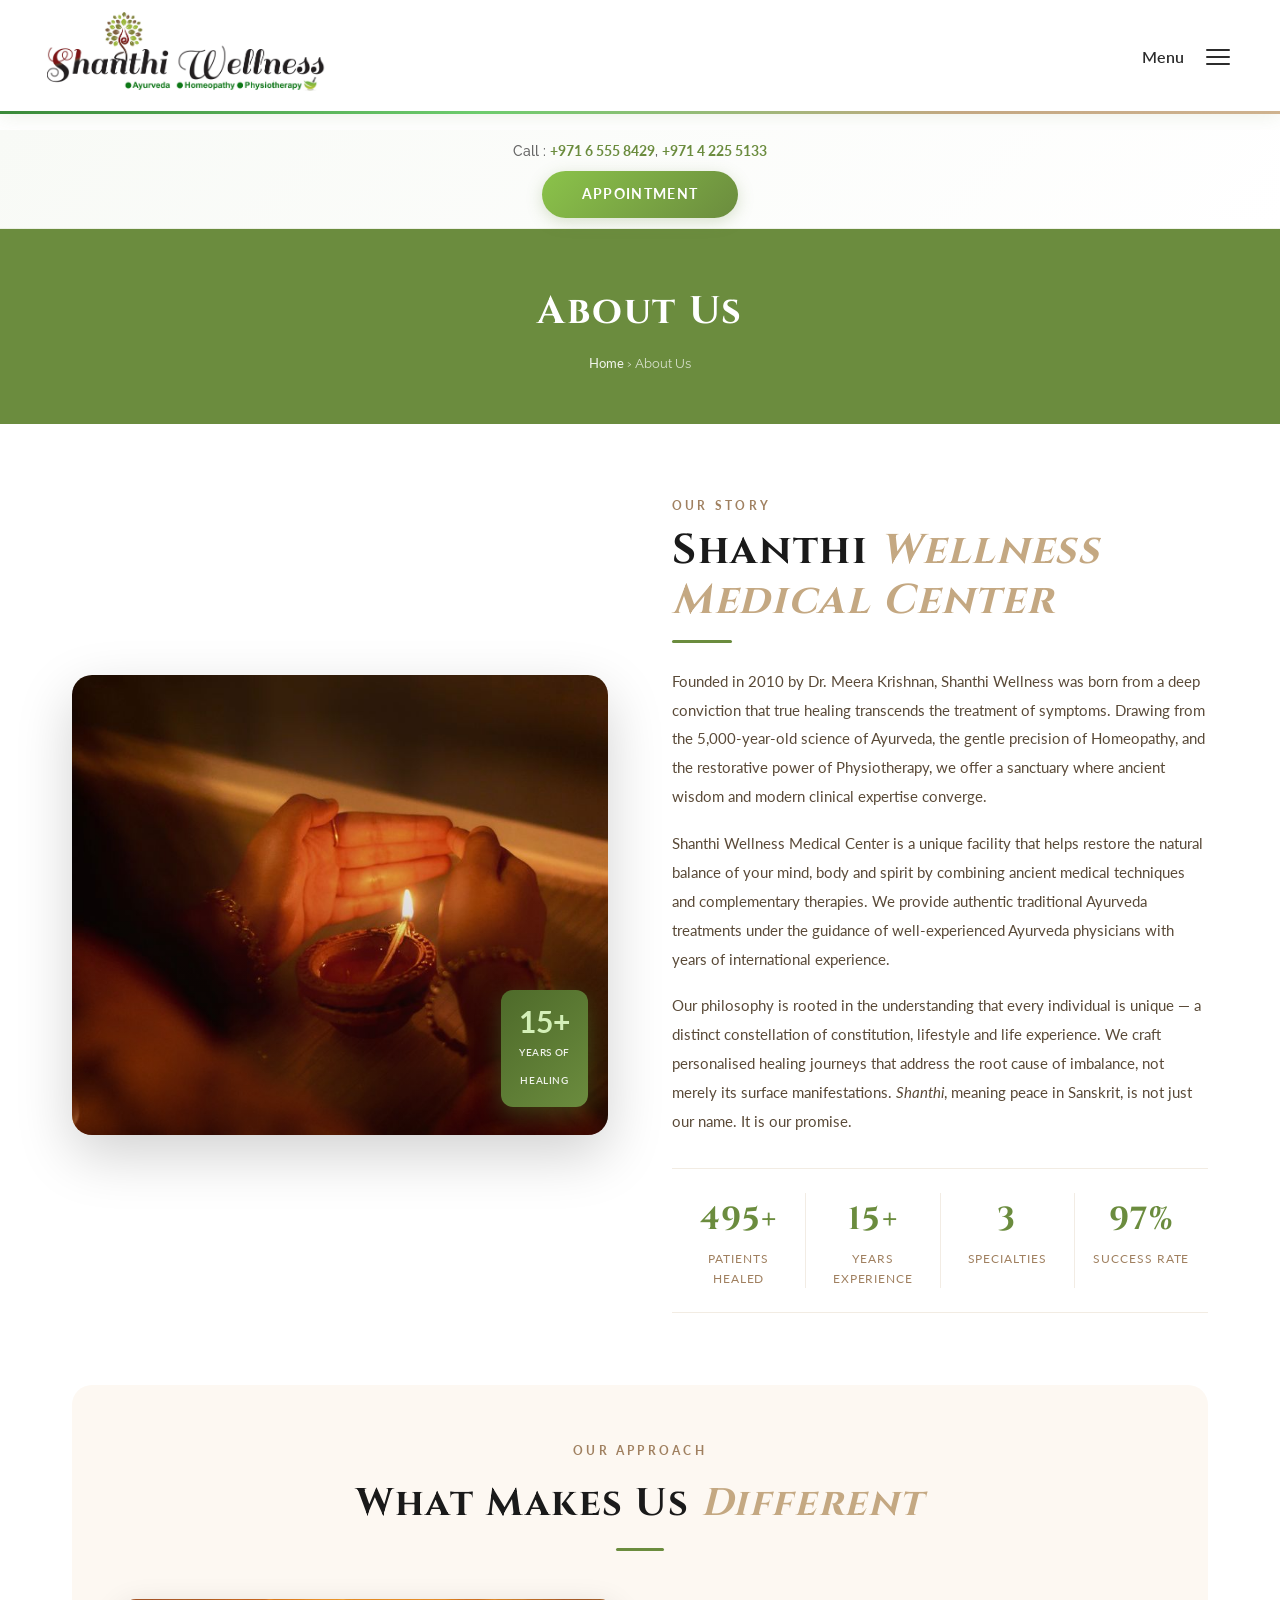
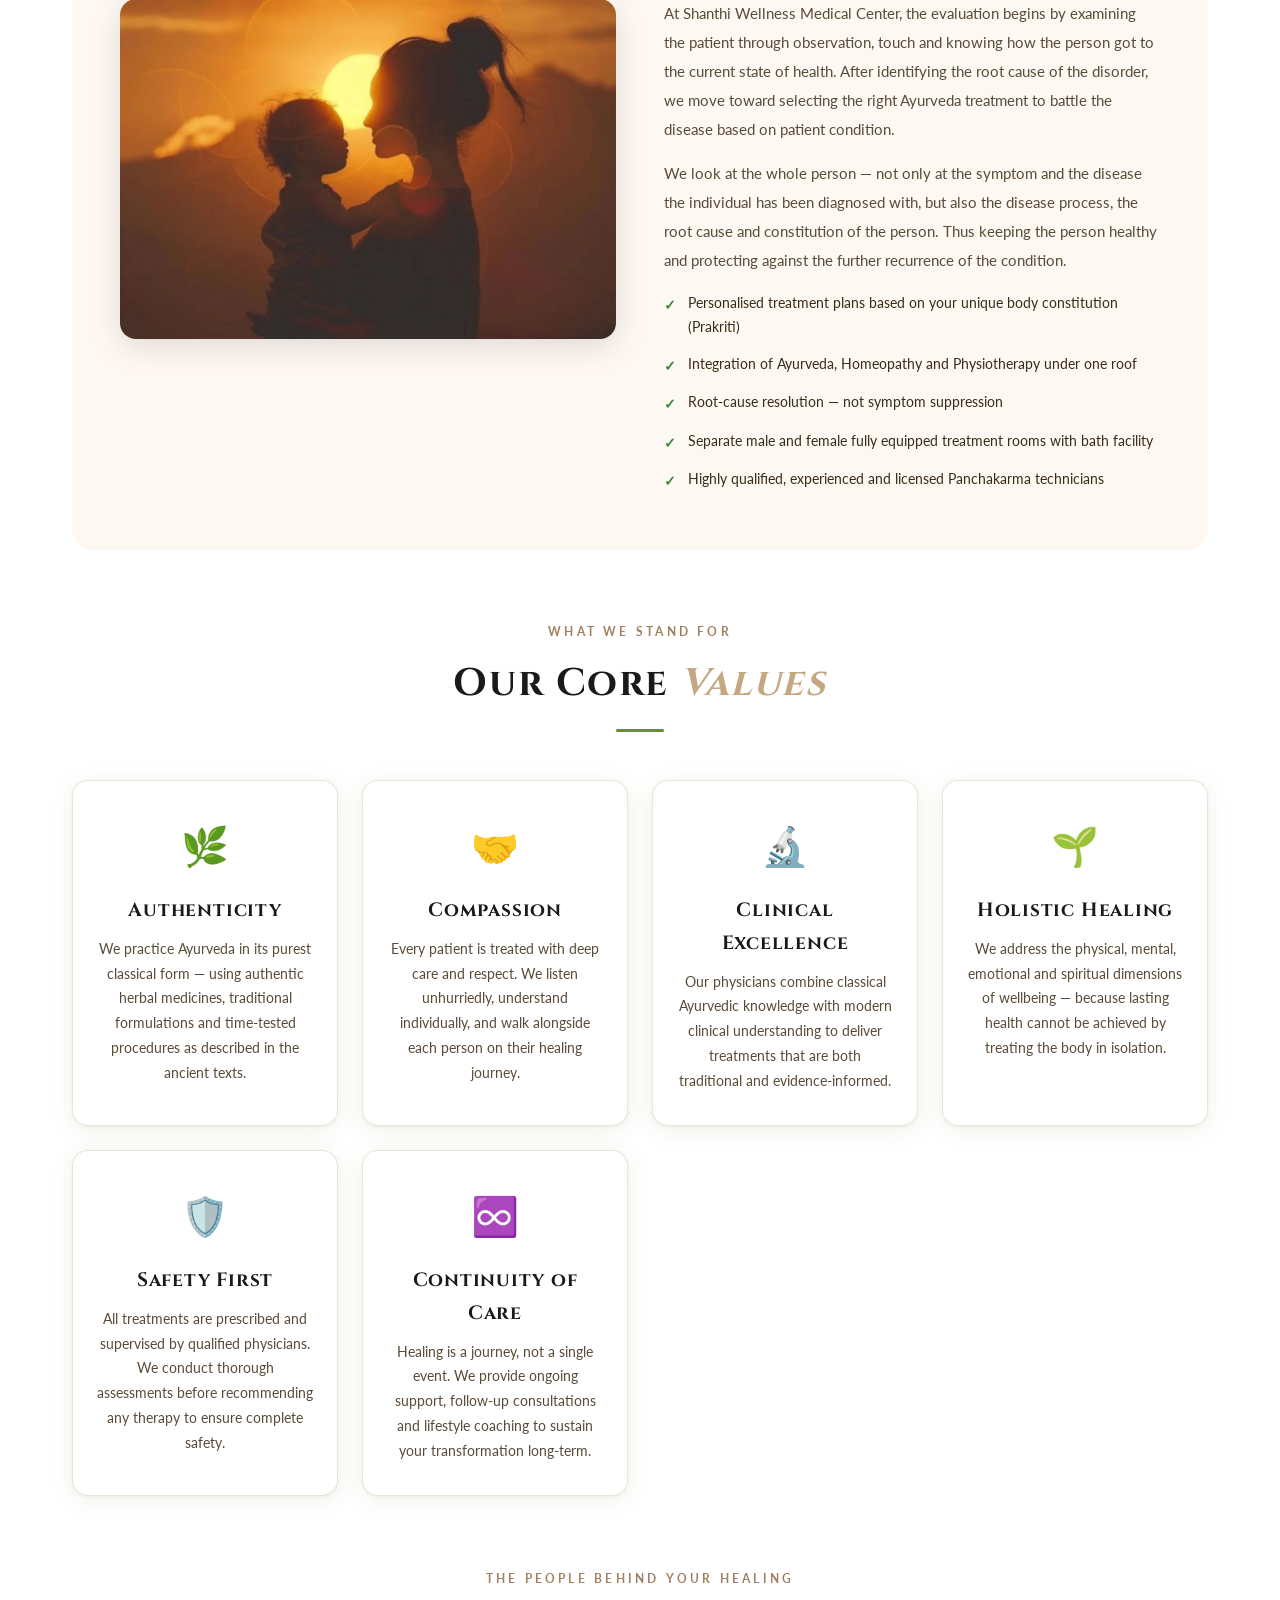
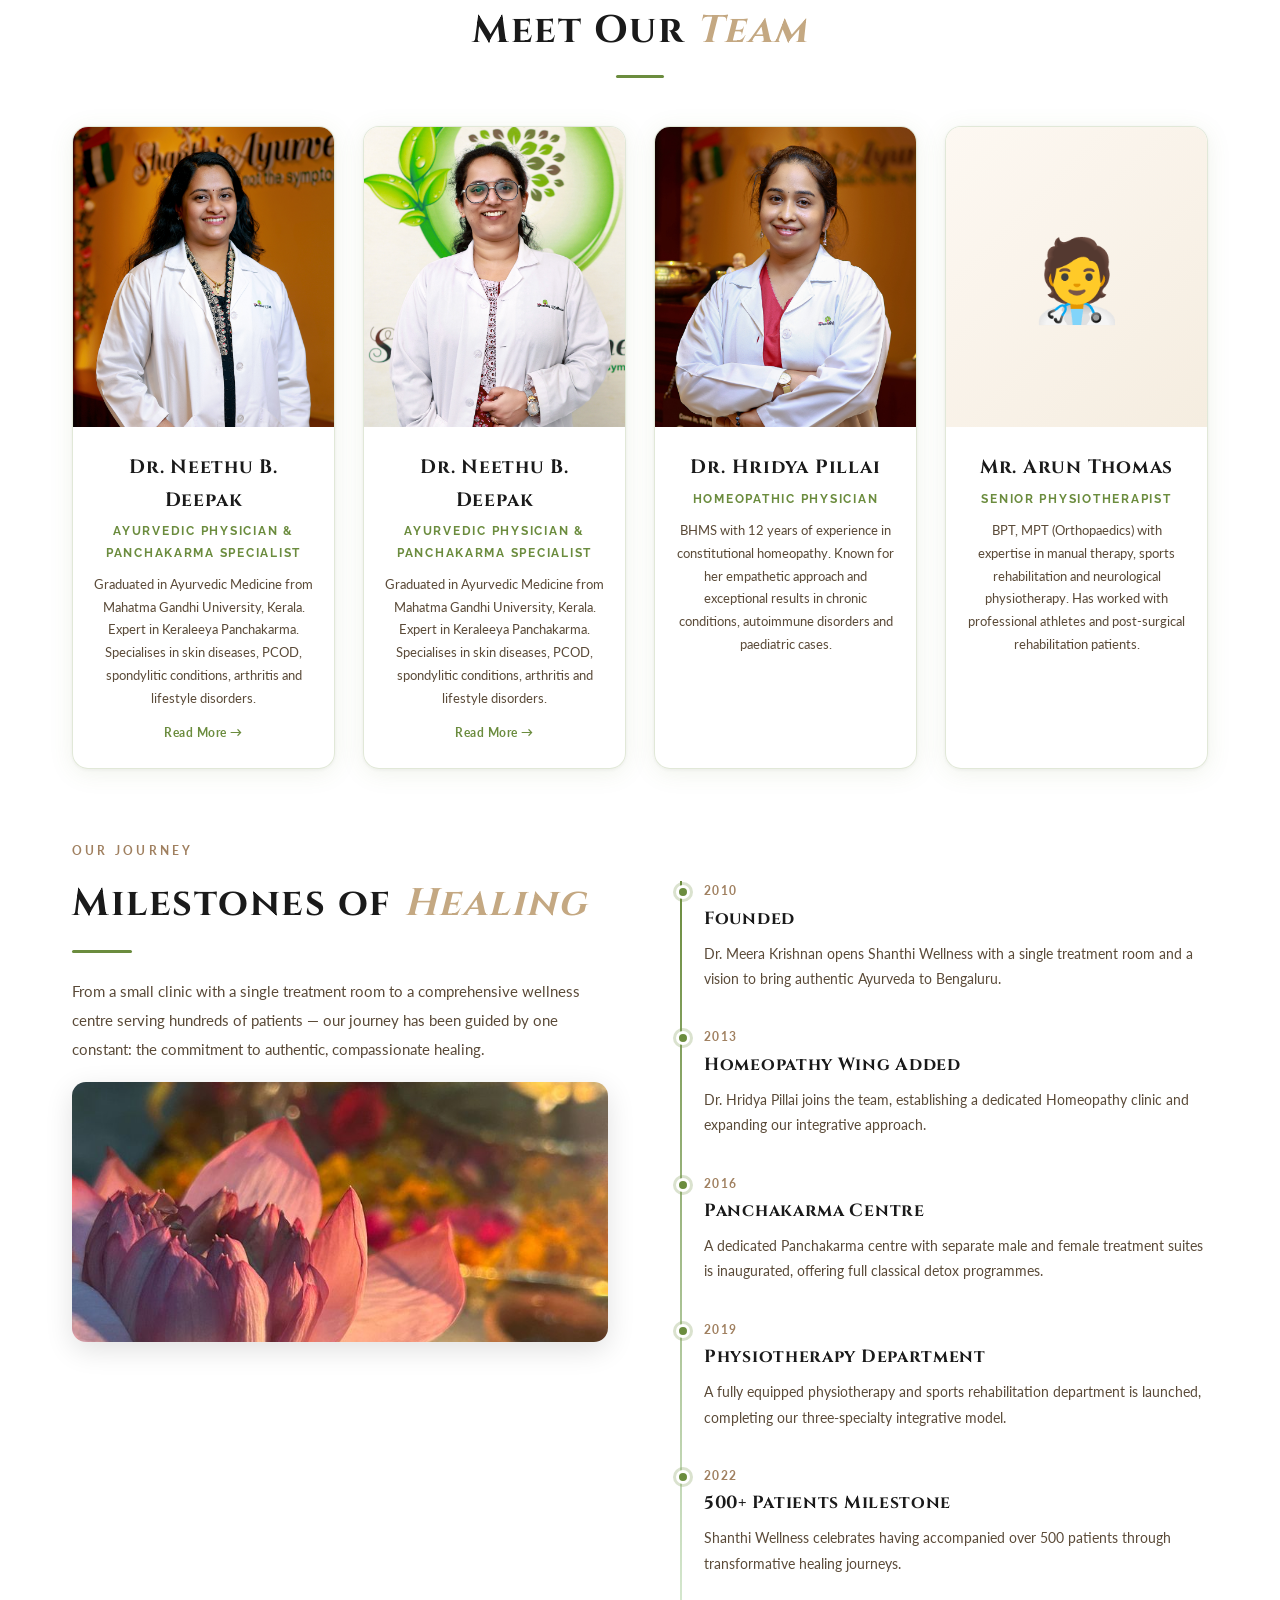
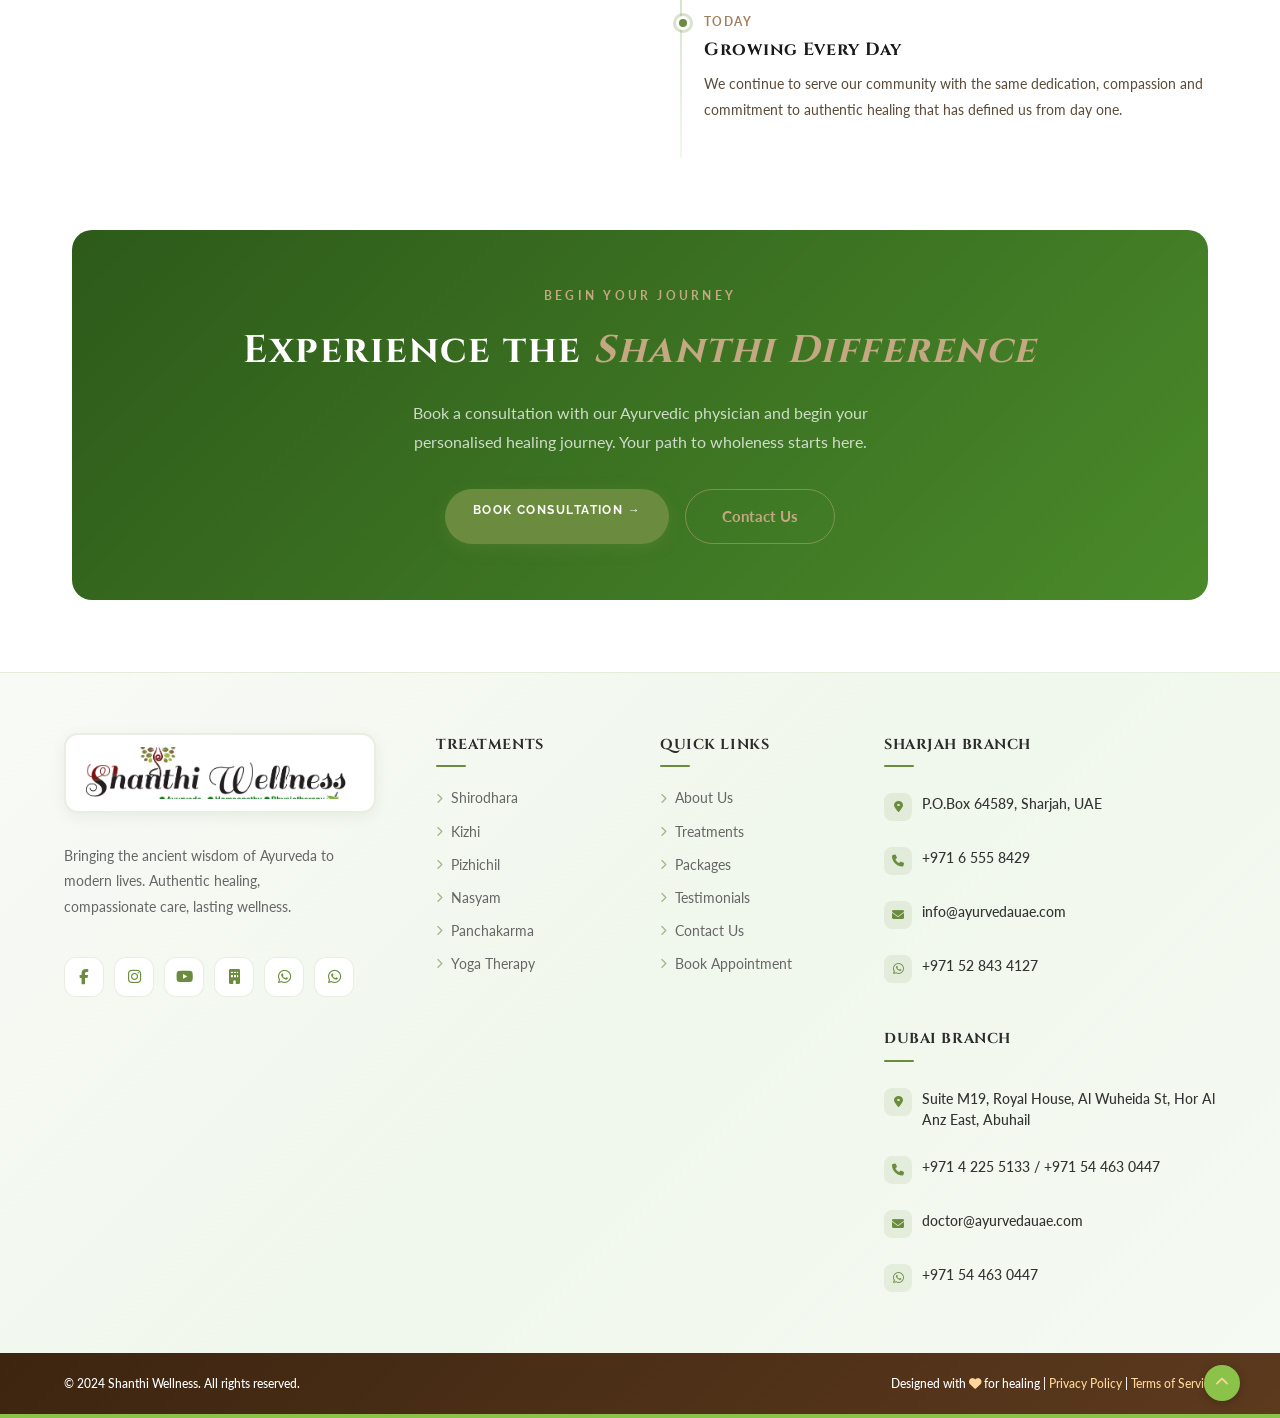
==== commit 418b23eb: "new changes" ====
--- a/about.html
+++ b/about.html
@@ -6,21 +6,11 @@
   <title>About Us — Shanthi Wellness</title>
   <link rel="preconnect" href="https://fonts.googleapis.com"/>
   <link rel="preconnect" href="https://fonts.gstatic.com" crossorigin/>
-  <link href="https://fonts.googleapis.com/css2?family=Cinzel:wght@400;500;600;700&family=Cormorant+Garamond:ital,wght@0,400;0,600;0,700;1,400;1,600&family=Raleway:wght@300;400;500;600;700;800&family=Lato:wght@300;400;700&display=swap" rel="stylesheet"/>
+  <link href="https://fonts.googleapis.com/css2?family=Cinzel:wght@400;600;700&family=Raleway:wght@300;400;500;600;700&family=Lato:ital,wght@0,300;0,400;0,700;1,300&display=swap" rel="stylesheet"/>
+  <link rel="stylesheet" href="https://cdnjs.cloudflare.com/ajax/libs/font-awesome/6.4.0/css/all.min.css"/>
   <link rel="stylesheet" href="styles.css"/>
   <link rel="stylesheet" href="page-styles.css"/>
   <style>
-    body{padding-top:130px!important}
-    @media(max-width:768px){body{padding-top:108px!important}}
-    @media(max-width:480px){body{padding-top:72px!important}}
-    .navbar{position:fixed;top:0;left:0;right:0;z-index:9999;background:#fff;box-shadow:0 2px 12px rgba(0,0,0,0.08);padding:0}
-    .navbar-topbar{background:#f8f4ee;border-bottom:1px solid rgba(196,168,130,0.25);padding:7px 0}
-    .navbar-topbar-inner{max-width:1280px;margin:0 auto;padding:0 32px;display:flex;align-items:center;justify-content:space-between}
-    .navbar-phone{display:flex;align-items:center;gap:7px;font-size:0.82rem;font-weight:500;color:#5a4a38}
-    .navbar-appt-btn{display:inline-flex;align-items:center;padding:7px 20px;background:#3a8a3a;color:#fff;border-radius:50px;font-size:0.78rem;font-weight:700;letter-spacing:0.06em;text-transform:uppercase;text-decoration:none}
-    .navbar-main{background:#fff;padding:4px 0;width:100%;border-bottom:4px solid #39d353!important;border-image:none!important;background-image:none!important}
-    @media(max-width:480px){.navbar-topbar{display:none}}
-
     /* ── About page specific styles ── */
     .about-story-grid{display:grid;grid-template-columns:1fr 1fr;gap:64px;align-items:center;margin-bottom:72px}
 
@@ -89,86 +79,113 @@
       .about-stat:last-child{border-bottom:none}
     }
   </style>
-<link rel="stylesheet" href="responsive.css" />
+  <link rel="stylesheet" href="responsive.css"/>
 </head>
 <body>
 
-
-<!-- Leaf animations -->
-<div class="leaf-container" aria-hidden="true">
-  <div class="leaf leaf-1"><svg viewBox="0 0 60 80" fill="none"><path d="M30 75 C30 75 5 55 5 30 C5 10 20 2 30 2 C40 2 55 10 55 30 C55 55 30 75 30 75Z" fill="#4aaa4a" opacity="0.55"/><path d="M30 75 L30 2" stroke="#2d7a2d" stroke-width="1.5" opacity="0.4"/></svg></div>
-  <div class="leaf leaf-3"><svg viewBox="0 0 40 55" fill="none"><path d="M20 52 C20 52 2 38 2 20 C2 6 10 1 20 1 C30 1 38 6 38 20 C38 38 20 52 20 52Z" fill="#3a8a3a" opacity="0.5"/></svg></div>
-  <div class="leaf leaf-5"><svg viewBox="0 0 35 50" fill="none"><path d="M17 47 C17 47 2 34 2 17 C2 5 9 1 17 1 C25 1 33 5 33 17 C33 34 17 47 17 47Z" fill="#C4A882" opacity="0.4"/></svg></div>
-  <div class="leaf leaf-7"><svg viewBox="0 0 30 42" fill="none"><path d="M15 39 C15 39 2 28 2 15 C2 5 8 1 15 1 C22 1 28 5 28 15 C28 28 15 39 15 39Z" fill="#6dcc6d" opacity="0.45"/></svg></div>
+<style>
+.top-bar{background:linear-gradient(135deg,#f8faf6,#ffffff);padding:10px 0;text-align:center;border-bottom:1px solid rgba(107,140,62,0.1);position:relative;z-index:1002;}
+.top-bar .container{display:flex;flex-direction:column;align-items:center;gap:8px;max-width:1200px;margin:0 auto;padding:0 24px;}
+.top-bar-call{font-family:'Raleway',sans-serif;font-size:0.85rem;color:#666;font-weight:500;}
+.top-bar-call a{color:#6B8C3E;text-decoration:none;font-weight:700;}
+.top-bar-btn{display:inline-block;padding:12px 40px;background:linear-gradient(135deg,#8bc34a,#6B8C3E);color:#fff;border-radius:50px;font-family:'Raleway',sans-serif;font-weight:700;font-size:0.85rem;letter-spacing:0.1em;text-transform:uppercase;text-decoration:none;box-shadow:0 4px 16px rgba(107,140,62,0.25);transition:all 0.3s;}
+.top-bar-btn:hover{transform:translateY(-2px);box-shadow:0 6px 24px rgba(107,140,62,0.35);}
+.navbar{position:sticky;top:0;left:0;right:0;z-index:1001;background:rgba(255,255,255,0.98);backdrop-filter:blur(12px);-webkit-backdrop-filter:blur(12px);box-shadow:0 1px 0 rgba(0,0,0,0.04);transition:all 0.4s ease;border-bottom:3px solid #6B8C3E;}
+.navbar.scrolled{box-shadow:0 4px 30px rgba(0,0,0,0.08);background:#fff;}
+.nav-inner{display:flex;align-items:center;justify-content:space-between;max-width:1280px;margin:0 auto;padding:12px 40px;}
+.nav-logo{display:flex;align-items:center;text-decoration:none;}
+.nav-logo img{height:auto;width:clamp(180px,30vw,300px);object-fit:contain;display:block;}
+.nav-right{display:flex;align-items:center;gap:12px;font-family:'Raleway',sans-serif;font-size:1rem;font-weight:600;color:#2c2c2c;}
+.nav-hamburger{display:flex;flex-direction:column;justify-content:center;gap:5px;width:44px;height:44px;border-radius:10px;border:none;background:transparent;cursor:pointer;padding:10px;}
+.nav-hamburger span{display:block;width:100%;height:2px;background:#2c2c2c;border-radius:2px;transition:all 0.35s;}
+.nav-hamburger.open span:nth-child(1){transform:translateY(7px) rotate(45deg);}
+.nav-hamburger.open span:nth-child(2){opacity:0;}
+.nav-hamburger.open span:nth-child(3){transform:translateY(-7px) rotate(-45deg);}
+.mobile-menu{position:fixed;inset:0;z-index:1100;display:flex;flex-direction:column;background:#ffffff;opacity:0;pointer-events:none;transform:translateX(100%);transition:opacity 0.3s ease,transform 0.3s ease;}
+.mobile-menu.open{opacity:1;pointer-events:all;transform:translateX(0);}
+.mobile-menu-head{display:flex;align-items:center;justify-content:space-between;padding:20px 24px;border-bottom:1px solid rgba(0,0,0,0.06);}
+.mobile-menu-head img{height:52px;width:auto;}
+.mobile-menu-close{width:44px;height:44px;border-radius:50%;background:rgba(0,0,0,0.04);border:1px solid rgba(0,0,0,0.1);color:#2c2c2c;font-size:1.1rem;display:flex;align-items:center;justify-content:center;cursor:pointer;}
+.mobile-menu-links{flex:1;display:flex;flex-direction:column;justify-content:flex-start;padding:16px 20px;gap:0;overflow-y:auto;}
+.mobile-nav-link{display:flex;align-items:center;gap:14px;padding:12px 8px;font-family:'Cinzel',serif;font-size:0.9rem;font-weight:600;color:#333;text-decoration:none;border-bottom:1px solid rgba(0,0,0,0.06);}
+.mobile-nav-link i{width:24px;height:24px;border-radius:6px;background:rgba(107,140,62,0.1);display:flex;align-items:center;justify-content:center;font-size:0.7rem;color:#6B8C3E;}
+.mobile-menu-footer{padding:16px 20px;border-top:1px solid rgba(0,0,0,0.06);}
+.mobile-menu-cta{display:block;text-align:center;background:#6B8C3E;color:#fff;padding:14px;border-radius:50px;font-family:'Raleway',sans-serif;font-weight:700;font-size:0.85rem;letter-spacing:0.1em;text-transform:uppercase;text-decoration:none;}
+@media(max-width:900px){.nav-inner{padding:10px 24px;}.nav-logo img{width:clamp(160px,28vw,220px);}}
+@media(max-width:560px){.nav-logo img{width:clamp(140px,40vw,200px);}.mobile-nav-link{font-size:0.85rem;padding:11px 6px;}.mobile-menu-links{padding:12px 16px;}}
+</style>
+
+<div class="top-bar">
+  <div class="container">
+    <div class="top-bar-call">Call : <a href="tel:+97165558429">+971 6 555 8429</a>, <a href="tel:+97142255133">+971 4 225 5133</a></div>
+    <a href="index.html#appointment" class="top-bar-btn">Appointment</a>
+  </div>
 </div>
 
-<!-- NAVBAR -->
 <nav class="navbar" id="navbar">
-  <div class="navbar-topbar">
-    <div class="navbar-topbar-inner">
-      <span class="navbar-phone">
-        <svg width="14" height="14" viewBox="0 0 24 24" fill="none"><path d="M5 4h4l2 5-2.5 1.5a11 11 0 005 5L15 13l5 2v4a2 2 0 01-2 2A16 16 0 013 6a2 2 0 012-2z" stroke="#A08060" stroke-width="2" stroke-linecap="round" stroke-linejoin="round"/></svg>
-        Call : +91 98765 43210, +91 80 2345 6789
-      </span>
-      <a href="index.html#appointment" class="navbar-appt-btn">Appointment</a>
-    </div>
-  </div>
-  <div class="navbar-main">
-    <table style="width:100%;border-collapse:collapse;box-sizing:border-box;display:table">
-      <tr>
-        <td style="padding:6px 0 6px 40px;vertical-align:middle">
-          <a href="index.html" style="text-decoration:none;display:inline-block">
-            <img src="logo.png" alt="Shanthi Wellness" style="height:90px;width:auto;max-width:340px;object-fit:contain;display:block"/>
-          </a>
-        </td>
-        <td style="padding:6px 40px 6px 0;vertical-align:middle;text-align:right;width:1%">
-          <button id="navToggle" style="display:inline-flex;align-items:center;gap:10px;padding:10px 22px;background:transparent;border:1.5px solid rgba(196,168,130,0.45);border-radius:8px;cursor:pointer;white-space:nowrap;font-family:Inter,sans-serif">
-            <span style="font-size:0.92rem;font-weight:600;color:#2a1a08">Menu</span>
-            <span style="display:flex;flex-direction:column;gap:5px">
-              <span style="display:block;width:22px;height:2px;background:#2a1a08;border-radius:2px"></span>
-              <span style="display:block;width:22px;height:2px;background:#2a1a08;border-radius:2px"></span>
-              <span style="display:block;width:22px;height:2px;background:#2a1a08;border-radius:2px"></span>
-            </span>
-          </button>
-        </td>
-      </tr>
-    </table>
+  <div class="nav-inner">
+    <a href="index.html" class="nav-logo">
+      <img src="logo.png" alt="Shanthi Wellness"/>
+    </a>
+    <div class="nav-right">
+      <span>Menu</span>
+      <button class="nav-hamburger" id="navHamburger" aria-label="Open menu">
+        <span></span><span></span><span></span>
+      </button>
+    </div>
   </div>
 </nav>
-
-<!-- Overlay + Drawer -->
-<div class="nav-overlay" id="navOverlay"></div>
-<div class="nav-drawer" id="navDrawer">
-  <div class="nav-drawer-header">
-    <img src="logo.png" alt="Shanthi Wellness" class="nav-drawer-logo"/>
-    <button class="nav-drawer-close" id="navDrawerClose">✕</button>
-  </div>
-  <ul class="nav-drawer-links">
-    <li><a href="index.html"         class="nav-drawer-link">Home</a></li>
-    <li><a href="about.html"         class="nav-drawer-link active">About Us</a></li>
-    <li><a href="ayurveda.html"      class="nav-drawer-link">Ayurveda</a></li>
-    <li><a href="physiotherapy.html" class="nav-drawer-link">Physiotherapy</a></li>
-    <li><a href="treatments.html"    class="nav-drawer-link">Treatments</a></li>
-    <li><a href="packages.html"      class="nav-drawer-link">Our Packages</a></li>
-    <li><a href="packages.html"      class="nav-drawer-link">Offers</a></li>
-    <li><a href="index.html#gallery" class="nav-drawer-link">Videos</a></li>
-    <li><a href="testimonials.html"  class="nav-drawer-link">Testimonials</a></li>
-    <li><a href="index.html#appointment" class="nav-drawer-link">Make an Appointment</a></li>
-    <li><a href="faqs.html"          class="nav-drawer-link">FAQs</a></li>
-    <li><a href="contact.html"       class="nav-drawer-link">Contact Us</a></li>
-    <li><a href="index.html#locations" class="nav-drawer-link">Our Locations</a></li>
-  </ul>
-  <a href="index.html#appointment" class="nav-drawer-appt">Book Appointment</a>
+<div class="mobile-menu" id="mobileMenu">
+  <div class="mobile-menu-head">
+    <img src="logo.png" alt="Shanthi Wellness"/>
+    <button class="mobile-menu-close" id="mobileMenuClose" aria-label="Close"><i class="fas fa-times"></i></button>
+  </div>
+  <nav class="mobile-menu-links">
+    <a href="index.html" class="mobile-nav-link"><i class="fas fa-home"></i>Home</a>
+    <a href="about.html" class="mobile-nav-link"><i class="fas fa-leaf"></i>About Us</a>
+    <a href="ayurveda.html" class="mobile-nav-link"><i class="fas fa-mortar-pestle"></i>Ayurveda</a>
+    <a href="physiotherapy.html" class="mobile-nav-link"><i class="fas fa-hand-holding-medical"></i>Physiotherapy</a>
+    <a href="treatments.html" class="mobile-nav-link"><i class="fas fa-spa"></i>Treatments</a>
+    <a href="packages.html" class="mobile-nav-link"><i class="fas fa-box-open"></i>Our Packages</a>
+    <a href="testimonials.html" class="mobile-nav-link"><i class="fas fa-quote-left"></i>Testimonials</a>
+    <a href="index.html#appointment" class="mobile-nav-link"><i class="fas fa-calendar-check"></i>Make an Appointment</a>
+    <a href="faqs.html" class="mobile-nav-link"><i class="fas fa-question-circle"></i>FAQs</a>
+    <a href="contact.html" class="mobile-nav-link"><i class="fas fa-envelope"></i>Contact Us</a>
+  </nav>
+  <div class="mobile-menu-footer">
+    <a href="index.html#appointment" class="mobile-menu-cta">Book Your Appointment</a>
+  </div>
 </div>
 
-<!-- PAGE HERO -->
-<section class="page-hero">
-  <div class="page-hero-inner">
-    <p class="page-hero-eyebrow">Est. 2010 · Bengaluru</p>
-    <h1 class="page-hero-title">About <em>Shanthi Wellness</em></h1>
-    <p class="page-hero-sub">A sanctuary where ancient Ayurvedic wisdom meets modern clinical expertise — restoring balance of body, mind and spirit since 2010.</p>
-    <div class="page-breadcrumb">
-      <a href="index.html">Home</a><span>›</span><span>About Us</span>
+<script>
+(function(){
+  var hamburger = document.getElementById('navHamburger');
+  var mobileMenu = document.getElementById('mobileMenu');
+  var closeBtn = document.getElementById('mobileMenuClose');
+  function openMenu(){ mobileMenu.classList.add('open'); hamburger.classList.add('open'); document.body.style.overflow='hidden'; }
+  function closeMenu(){ mobileMenu.classList.remove('open'); hamburger.classList.remove('open'); document.body.style.overflow=''; }
+  hamburger.addEventListener('click', openMenu);
+  closeBtn.addEventListener('click', closeMenu);
+  document.querySelectorAll('.mobile-nav-link,.mobile-menu-cta').forEach(function(a){ a.addEventListener('click', closeMenu); });
+})();
+</script>
+
+<!-- PAGE BANNER -->
+<style>
+.page-banner{position:relative !important;width:100% !important;overflow:hidden !important;padding:0 !important;background:#6B8C3E !important;display:block !important;visibility:visible !important;opacity:1 !important;min-height:100px !important;}
+.page-banner-inner{padding:50px 32px !important;text-align:center !important;background:#6B8C3E !important;}
+.page-banner-content h1{font-family:'Cinzel',serif !important;font-size:clamp(1.5rem,4vw,2.4rem) !important;color:#fff !important;margin-bottom:8px !important;letter-spacing:0.04em !important;}
+.page-banner-breadcrumb{font-family:'Raleway',sans-serif;font-size:0.8rem;color:rgba(255,255,255,0.75);}
+.page-banner-breadcrumb a{color:rgba(255,255,255,0.9);text-decoration:none;}
+.page-banner-breadcrumb a:hover{color:#fff;}
+@media(max-width:768px){.page-banner-inner{padding:35px 16px;}.page-banner-content h1{font-size:clamp(1.2rem,4vw,1.8rem);}}
+</style>
+
+<section class="page-banner">
+  <div class="page-banner-inner">
+    <div class="page-banner-content">
+      <h1>About Us</h1>
+      <div class="page-banner-breadcrumb"><a href="index.html">Home</a> › About Us</div>
     </div>
   </div>
 </section>
@@ -401,109 +418,100 @@
 </div>
 
 
-<!-- FOOTER -->
+<style>
+.footer{background:#fff !important;padding:0 !important;color:#333 !important;border-top:none !important;}
+.footer::before{display:none !important;content:none !important;}
+.footer::after{display:none !important;content:none !important;}
+.footer-main{position:relative !important;z-index:auto !important;padding:60px 0 40px !important;background:linear-gradient(135deg,#f8faf6 0%,#f0f7ec 50%,#f5faf2 100%) !important;border-top:1px solid rgba(107,140,62,0.1) !important;}
+.footer-locations{padding:60px 0 40px;border-bottom:1px solid rgba(0,0,0,0.08)}
+.footer-grid{display:grid !important;grid-template-columns:1.8fr 1fr 1fr 1.8fr !important;gap:40px !important;}
+.footer-brand{padding-right:20px}
+.footer-brand img{height:80px;margin-bottom:16px;background:#fff;padding:12px 20px;border-radius:14px;border:2px solid rgba(107,140,62,0.15);box-shadow:0 4px 16px rgba(0,0,0,0.06);}
+.footer-brand p{font-family:'Raleway',sans-serif;font-size:0.88rem;line-height:1.8;color:#666 !important;margin-bottom:24px;max-width:280px}
+.footer-social{display:flex;gap:10px}
+.footer-social a{width:40px;height:40px;border-radius:12px;background:#fff !important;border:1px solid rgba(107,140,62,0.15) !important;display:flex;align-items:center;justify-content:center;color:#6B8C3E !important;font-size:0.95rem;transition:all 0.3s;text-decoration:none;}
+.footer-social a:hover{background:#6B8C3E !important;color:#fff !important;border-color:#6B8C3E !important;transform:translateY(-3px);}
+.footer-col h4{font-family:'Cinzel',serif;font-size:0.9rem;color:#2c2c2c !important;margin-bottom:20px;letter-spacing:0.08em;font-weight:700;text-transform:uppercase;position:relative;padding-bottom:10px;border-bottom:none !important;}
+.footer-col h4::after{content:'';position:absolute;bottom:0;left:0;width:30px;height:2px;background:#6B8C3E;border-radius:2px}
+.footer-col ul{list-style:none;padding:0;margin:0;}
+.footer-col ul li{margin-bottom:10px}
+.footer-col ul li a{font-family:'Raleway',sans-serif;font-size:0.85rem;color:#666 !important;text-decoration:none;transition:all 0.3s;display:flex;align-items:center;gap:8px}
+.footer-col ul li a:hover{color:#6B8C3E !important;transform:translateX(4px)}
+.footer-col ul li a i{font-size:0.65rem;color:#6B8C3E;opacity:0.6}
+.footer-contact-item{display:flex;align-items:flex-start;gap:10px;margin-bottom:14px;padding:6px 0}
+.footer-contact-item i{width:28px;height:28px;border-radius:8px;background:rgba(107,140,62,0.1) !important;display:flex;align-items:center;justify-content:center;color:#6B8C3E !important;font-size:0.75rem;flex-shrink:0;}
+.footer-contact-item span{font-family:'Raleway',sans-serif;font-size:0.88rem;color:#333 !important;line-height:1.5;font-weight:500}
+.footer-bottom{padding:20px 0 !important;background:linear-gradient(135deg,#3d2510,#5c3a1e) !important;border-bottom:4px solid #8bc34a !important;border-top:none !important;width:100%;}
+.footer-bottom p{font-family:'Raleway',sans-serif;font-size:0.82rem;color:#fff !important;font-weight:500}
+.footer-bottom a{color:#ffd699 !important;transition:color 0.3s;text-decoration:none;}
+.footer-bottom a:hover{color:#fff !important}
+.footer-top-arrow{position:absolute;right:0;top:50%;transform:translateY(-50%);width:36px;height:36px;border-radius:50%;background:#8bc34a !important;color:#fff !important;display:flex;align-items:center;justify-content:center;font-size:0.85rem;text-decoration:none;transition:all 0.3s;box-shadow:0 2px 10px rgba(0,0,0,0.2);}
+.footer-top-arrow:hover{background:#6B8C3E !important;transform:translateY(-50%) translateY(-3px);}
+@media(max-width:768px){.footer-grid{grid-template-columns:1fr !important;gap:32px !important;}.maps-grid{grid-template-columns:1fr;}}
+</style>
+
 <footer class="footer">
-  <div class="footer-top"><div class="container"><div class="footer-grid">
-    <div class="footer-brand">
-      <a href="index.html" class="footer-logo-link"><img src="logo.png" alt="Shanthi Wellness" class="footer-logo-img"/></a>
-      <p class="footer-tagline">Shanthi Wellness Medical Center is a branch of Vayalarikathu Ayurvedic Nursing Home at Varkala, Trivandrum, Kerala, established since 1980.</p>
-      <div class="footer-socials">
-        <a href="#" class="social-icon" aria-label="Facebook"><svg width="20" height="20" viewBox="0 0 24 24" fill="none"><path d="M18 2H15C13.7 2 12.4 2.5 11.5 3.5C10.5 4.4 10 5.7 10 7V10H7V14H10V22H14V14H17L18 10H14V7C14 6.7 14.1 6.4 14.3 6.2C14.6 6 14.8 5.9 15 5.9H18V2Z" stroke="#c89a4a" stroke-width="1.5" stroke-linecap="round" stroke-linejoin="round"/></svg></a>
-        <a href="#" class="social-icon" aria-label="Instagram"><svg width="20" height="20" viewBox="0 0 24 24" fill="none"><rect x="2" y="2" width="20" height="20" rx="5" stroke="#c89a4a" stroke-width="1.5"/><circle cx="12" cy="12" r="4" stroke="#c89a4a" stroke-width="1.5"/><circle cx="17.5" cy="6.5" r="1" fill="#c89a4a"/></svg></a>
-        <a href="https://wa.me/971528434127" class="social-icon" aria-label="WhatsApp"><svg width="20" height="20" viewBox="0 0 24 24" fill="none"><path d="M21 11.5C21 16.7 16.7 21 11.5 21C9.8 21 8.2 20.5 6.8 19.7L3 21L4.3 17.2C3.5 15.8 3 14.2 3 12.5C3 7.3 7.3 3 12.5 3C17.7 3 22 7.3 22 12.5" stroke="#c89a4a" stroke-width="1.5" stroke-linecap="round" stroke-linejoin="round"/></svg></a>
-      </div>
-    </div>
-    <div class="footer-col">
-      <h5 class="footer-col-title">🇦🇪 Sharjah Branch</h5>
-      <ul class="footer-contact-list">
-        <li>Al Estiqlal St, Opp. Biriyani Point, Bu Shaghara, Sharjah</li>
-        <li><a href="tel:+97165558429" style="color:inherit;text-decoration:none">+971 6 555 8429</a></li>
-        <li><a href="mailto:info@ayurvedauae.com" style="color:inherit;text-decoration:none">info@ayurvedauae.com</a></li>
-        <li><a href="https://wa.me/971528434127" style="color:inherit;text-decoration:none">WA: +971 52 843 4127</a></li>
-      </ul>
-    </div>
-    <div class="footer-col">
-      <h5 class="footer-col-title">🇦🇪 Dubai Branch</h5>
-      <ul class="footer-contact-list">
-        <li>Royal House, Mezzanine M19, 15C St, Hor Al Anz East, Dubai</li>
-        <li><a href="tel:+97142255133" style="color:inherit;text-decoration:none">+971 4 225 5133</a></li>
-        <li><a href="mailto:doctor@ayurvedauae.com" style="color:inherit;text-decoration:none">doctor@ayurvedauae.com</a></li>
-        <li><a href="https://wa.me/971544630447" style="color:inherit;text-decoration:none">WA: +971 54 463 0447</a></li>
-      </ul>
-    </div>
-    <div class="footer-col">
-      <h5 class="footer-col-title">🇮🇳 India Branch</h5>
-      <ul class="footer-contact-list">
-        <li>Janatha Mukku, Edava, Varkala, Kerala — 695311</li>
-        <li><a href="tel:+917902700875" style="color:inherit;text-decoration:none">+91 79027 00875</a></li>
-        <li><a href="mailto:info@vayalarikam.com" style="color:inherit;text-decoration:none">info@vayalarikam.com</a></li>
-        <li><a href="https://www.vayalarikam.com" target="_blank" style="color:inherit;text-decoration:none">www.vayalarikam.com</a></li>
-      </ul>
-    </div>
-  </div></div></div>
-  <div class="footer-bottom"><div class="container"><p>© 2025 Shanthi Wellness Medical Center. All rights reserved.</p><p class="footer-credits">A branch of Vayalarikathu Ayurvedic Nursing Home, Kerala, Est. 1980.</p></div></div>
+  <div class="footer-main">
+    <div style="max-width:1200px;margin:0 auto;padding:0 24px;">
+      <div class="footer-grid">
+        <div class="footer-brand">
+          <img src="logo.png" alt="Shanthi Wellness">
+          <p>Bringing the ancient wisdom of Ayurveda to modern lives. Authentic healing, compassionate care, lasting wellness.</p>
+          <div class="footer-social">
+            <a href="#" aria-label="Facebook"><i class="fab fa-facebook-f"></i></a>
+            <a href="#" aria-label="Instagram"><i class="fab fa-instagram"></i></a>
+            <a href="#" aria-label="YouTube"><i class="fab fa-youtube"></i></a>
+            <a href="https://www.vayalarikam.com/" target="_blank" aria-label="Our Branch"><i class="fas fa-building"></i></a>
+            <a href="https://wa.me/971528434127" target="_blank" aria-label="WhatsApp Sharjah"><i class="fab fa-whatsapp"></i></a>
+            <a href="https://wa.me/971544630447" target="_blank" aria-label="WhatsApp Dubai"><i class="fab fa-whatsapp"></i></a>
+          </div>
+        </div>
+        <div class="footer-col">
+          <h4>Treatments</h4>
+          <ul>
+            <li><a href="treatments.html"><i class="fas fa-chevron-right"></i> Shirodhara</a></li>
+            <li><a href="treatments.html"><i class="fas fa-chevron-right"></i> Kizhi</a></li>
+            <li><a href="treatments.html"><i class="fas fa-chevron-right"></i> Pizhichil</a></li>
+            <li><a href="treatments.html"><i class="fas fa-chevron-right"></i> Nasyam</a></li>
+            <li><a href="treatments.html"><i class="fas fa-chevron-right"></i> Panchakarma</a></li>
+            <li><a href="treatments.html"><i class="fas fa-chevron-right"></i> Yoga Therapy</a></li>
+          </ul>
+        </div>
+        <div class="footer-col">
+          <h4>Quick Links</h4>
+          <ul>
+            <li><a href="about.html"><i class="fas fa-chevron-right"></i> About Us</a></li>
+            <li><a href="treatments.html"><i class="fas fa-chevron-right"></i> Treatments</a></li>
+            <li><a href="packages.html"><i class="fas fa-chevron-right"></i> Packages</a></li>
+            <li><a href="testimonials.html"><i class="fas fa-chevron-right"></i> Testimonials</a></li>
+            <li><a href="contact.html"><i class="fas fa-chevron-right"></i> Contact Us</a></li>
+            <li><a href="index.html#appointment"><i class="fas fa-chevron-right"></i> Book Appointment</a></li>
+          </ul>
+        </div>
+        <div class="footer-col">
+          <h4>Sharjah Branch</h4>
+          <div class="footer-contact-item"><i class="fas fa-map-marker-alt"></i><span>P.O.Box 64589, Sharjah, UAE</span></div>
+          <div class="footer-contact-item"><i class="fas fa-phone"></i><span>+971 6 555 8429</span></div>
+          <div class="footer-contact-item"><i class="fas fa-envelope"></i><span>info@ayurvedauae.com</span></div>
+          <div class="footer-contact-item"><i class="fab fa-whatsapp"></i><span>+971 52 843 4127</span></div>
+          <h4 style="margin-top:24px;">Dubai Branch</h4>
+          <div class="footer-contact-item"><i class="fas fa-map-marker-alt"></i><span>Suite M19, Royal House, Al Wuheida St, Hor Al Anz East, Abuhail</span></div>
+          <div class="footer-contact-item"><i class="fas fa-phone"></i><span>+971 4 225 5133 / +971 54 463 0447</span></div>
+          <div class="footer-contact-item"><i class="fas fa-envelope"></i><span>doctor@ayurvedauae.com</span></div>
+          <div class="footer-contact-item"><i class="fab fa-whatsapp"></i><span>+971 54 463 0447</span></div>
+        </div>
+      </div>
+    </div>
+  </div>
+  <div class="footer-bottom">
+    <div style="max-width:1200px;margin:0 auto;padding:0 24px;display:flex;align-items:center;justify-content:space-between;flex-wrap:wrap;gap:12px;position:relative;">
+      <p>&copy; 2024 Shanthi Wellness. All rights reserved.</p>
+      <p>Designed with <i class="fas fa-heart" style="color:#ffd699"></i> for healing | <a href="#">Privacy Policy</a> | <a href="#">Terms of Service</a></p>
+      <a href="#" class="footer-top-arrow" aria-label="Back to top" onclick="window.scrollTo({top:0,behavior:'smooth'});return false;"><i class="fas fa-chevron-up"></i></a>
+    </div>
+  </div>
 </footer>
 
 <script src="script.js"></script>
-<!-- ═══ FLOATING BUTTONS — Our Branch + WhatsApp ═══ -->
-<style>
-  .float-btns{position:fixed;right:0;bottom:120px;z-index:9995;display:flex;flex-direction:column;align-items:flex-end;gap:10px}
-  .float-branch-btn{position:fixed;left:0;bottom:160px;z-index:9995;display:flex;align-items:center;background:#25a244;color:#fff;font-family:'Inter',sans-serif;font-size:0.72rem;font-weight:700;letter-spacing:0.10em;text-transform:uppercase;text-decoration:none;padding:10px 16px 10px 14px;border-radius:0 8px 8px 0;box-shadow:3px 3px 16px rgba(0,0,0,0.20);transition:background 0.2s,transform 0.2s;white-space:nowrap}
-  .float-branch-btn:hover{background:#1e8a38;transform:translateX(4px)}
-  .float-wa-btn{display:flex;align-items:center;justify-content:center;width:52px;height:52px;background:#25D366;border-radius:50%;box-shadow:0 4px 20px rgba(37,211,102,0.45);cursor:pointer;border:none;transition:transform 0.3s,box-shadow 0.3s;margin-right:12px}
-  .float-wa-btn:hover{transform:scale(1.12);box-shadow:0 8px 28px rgba(37,211,102,0.55)}
-  .float-wa-wrap{display:flex;align-items:center;gap:10px}
-  .float-wa-label{background:#fff;color:#333;font-size:0.78rem;font-weight:500;padding:7px 12px;border-radius:8px;box-shadow:0 2px 12px rgba(0,0,0,0.12);white-space:nowrap;pointer-events:none}
-  .wa-popup{position:fixed;bottom:90px;right:16px;width:320px;background:#fff;border-radius:16px;box-shadow:0 8px 48px rgba(0,0,0,0.22);z-index:9996;overflow:hidden;display:none;animation:waPop 0.35s cubic-bezier(0.34,1.56,0.64,1) both}
-  .wa-popup.open{display:block}
-  @keyframes waPop{from{opacity:0;transform:scale(0.85) translateY(20px)}to{opacity:1;transform:scale(1) translateY(0)}}
-  .wa-popup-header{background:#25a244;padding:20px 20px 18px;display:flex;align-items:flex-start;gap:14px}
-  .wa-popup-header h3{font-family:'Inter',sans-serif;font-size:1.05rem;font-weight:700;color:#fff;margin:0 0 4px}
-  .wa-popup-header p{font-size:0.82rem;color:rgba(255,255,255,0.88);margin:0;line-height:1.5}
-  .wa-popup-body{padding:14px 16px 8px}
-  .wa-popup-note{font-size:0.78rem;color:#888;margin-bottom:12px;font-style:italic}
-  .wa-branch-row{display:flex;align-items:center;gap:14px;padding:14px 12px;background:#f5f5f5;border-radius:10px;margin-bottom:10px;text-decoration:none;transition:background 0.2s;border-left:3px solid #25D366}
-  .wa-branch-row:hover{background:#e8f5e9}
-  .wa-branch-icon{width:44px;height:44px;background:#25D366;border-radius:50%;display:flex;align-items:center;justify-content:center;flex-shrink:0}
-  .wa-branch-info{flex:1}
-  .wa-branch-info strong{display:block;font-size:0.92rem;font-weight:700;color:#1a1a1a;margin-bottom:2px}
-  .wa-branch-info span{font-size:0.78rem;color:#666}
-  .wa-popup-close{position:absolute;bottom:12px;right:12px;width:36px;height:36px;background:#25D366;border:none;border-radius:50%;color:#fff;font-size:1.1rem;cursor:pointer;display:flex;align-items:center;justify-content:center;box-shadow:0 4px 12px rgba(37,211,102,0.40);transition:transform 0.2s}
-  .wa-popup-close:hover{transform:scale(1.1)}
-  @media(max-width:480px){.wa-popup{width:calc(100vw - 24px);right:12px;bottom:80px}.float-wa-label{display:none}}
-</style>
-<div class="float-btns">
-  <a href="https://www.vayalarikam.com/" target="_blank" rel="noopener" class="float-branch-btn" title="Our Branch - Vayalarikath Ayurveda"><span class="fb-icon"><svg viewBox="0 0 40 40" fill="none" xmlns="http://www.w3.org/2000/svg" width="28" height="28"><ellipse cx="20" cy="28" rx="14" ry="5" fill="#8dc26f" opacity="0.3"/><path d="M10 22 Q10 14 20 12 Q30 14 30 22 Q30 28 20 30 Q10 28 10 22Z" fill="#6aaa4a"/><path d="M14 18 Q20 14 26 18" stroke="#fff" stroke-width="1.5" fill="none" stroke-linecap="round"/><path d="M12 22 Q20 17 28 22" stroke="#fff" stroke-width="1.5" fill="none" stroke-linecap="round"/><rect x="18" y="8" width="4" height="8" rx="2" fill="#4a6741"/><circle cx="20" cy="7" r="3" fill="#8dc26f"/></svg></span><span class="fb-text">Our Branch</span></a>
-  <div class="float-wa-wrap">
-    <span class="float-wa-label">Need Help? Chat with us</span>
-    <button class="float-wa-btn" id="waFloatBtn" aria-label="Chat on WhatsApp">
-      <svg viewBox="0 0 32 32" fill="none" width="28" height="28"><path d="M16 2C8.268 2 2 8.268 2 16c0 2.478.676 4.8 1.854 6.79L2 30l7.41-1.822A13.94 13.94 0 0016 30c7.732 0 14-6.268 14-14S23.732 2 16 2z" fill="#fff"/><path d="M22.5 19.5c-.3-.15-1.77-.87-2.04-.97-.27-.1-.47-.15-.67.15-.2.3-.77.97-.94 1.17-.17.2-.35.22-.65.07-.3-.15-1.26-.46-2.4-1.47-.89-.79-1.49-1.76-1.66-2.06-.17-.3-.02-.46.13-.61.13-.13.3-.35.45-.52.15-.17.2-.3.3-.5.1-.2.05-.37-.02-.52-.07-.15-.67-1.62-.92-2.22-.24-.58-.49-.5-.67-.51-.17-.01-.37-.01-.57-.01-.2 0-.52.07-.79.37-.27.3-1.04 1.02-1.04 2.48s1.07 2.88 1.22 3.08c.15.2 2.1 3.2 5.08 4.49.71.31 1.26.49 1.69.63.71.23 1.36.2 1.87.12.57-.09 1.77-.72 2.02-1.42.25-.7.25-1.3.17-1.42-.07-.12-.27-.2-.57-.35z" fill="#25a244"/></svg>
-    </button>
-  </div>
-</div>
-<div class="wa-popup" id="waPopup">
-  <div class="wa-popup-header">
-    <svg viewBox="0 0 32 32" fill="none" width="40" height="40"><path d="M16 2C8.268 2 2 8.268 2 16c0 2.478.676 4.8 1.854 6.79L2 30l7.41-1.822A13.94 13.94 0 0016 30c7.732 0 14-6.268 14-14S23.732 2 16 2z" fill="rgba(255,255,255,0.25)"/><path d="M22.5 19.5c-.3-.15-1.77-.87-2.04-.97-.27-.1-.47-.15-.67.15-.2.3-.77.97-.94 1.17-.17.2-.35.22-.65.07-.3-.15-1.26-.46-2.4-1.47-.89-.79-1.49-1.76-1.66-2.06-.17-.3-.02-.46.13-.61.13-.13.3-.35.45-.52.15-.17.2-.3.3-.5.1-.2.05-.37-.02-.52-.07-.15-.67-1.62-.92-2.22-.24-.58-.49-.5-.67-.51-.17-.01-.37-.01-.57-.01-.2 0-.52.07-.79.37-.27.3-1.04 1.02-1.04 2.48s1.07 2.88 1.22 3.08c.15.2 2.1 3.2 5.08 4.49.71.31 1.26.49 1.69.63.71.23 1.36.2 1.87.12.57-.09 1.77-.72 2.02-1.42.25-.7.25-1.3.17-1.42-.07-.12-.27-.2-.57-.35z" fill="#fff"/></svg>
-    <div><h3>Start a Conversation</h3><p>Hi! Click one of our branch below to chat on <strong>WhatsApp</strong></p></div>
-  </div>
-  <div class="wa-popup-body">
-    <p class="wa-popup-note">The team typically replies in a few minutes.</p>
-    <a href="https://wa.me/971544630447?text=Hello%20Shanthi%20Wellness%20Dubai%2C%20I%20would%20like%20to%20enquire%20about%20your%20services." target="_blank" rel="noopener" class="wa-branch-row">
-      <div class="wa-branch-icon"><svg viewBox="0 0 32 32" fill="none" width="24" height="24"><path d="M16 2C8.268 2 2 8.268 2 16c0 2.478.676 4.8 1.854 6.79L2 30l7.41-1.822A13.94 13.94 0 0016 30c7.732 0 14-6.268 14-14S23.732 2 16 2z" fill="#fff"/><path d="M22.5 19.5c-.3-.15-1.77-.87-2.04-.97-.27-.1-.47-.15-.67.15-.2.3-.77.97-.94 1.17-.17.2-.35.22-.65.07-.3-.15-1.26-.46-2.4-1.47-.89-.79-1.49-1.76-1.66-2.06-.17-.3-.02-.46.13-.61.13-.13.3-.35.45-.52.15-.17.2-.3.3-.5.1-.2.05-.37-.02-.52-.07-.15-.67-1.62-.92-2.22-.24-.58-.49-.5-.67-.51-.17-.01-.37-.01-.57-.01-.2 0-.52.07-.79.37-.27.3-1.04 1.02-1.04 2.48s1.07 2.88 1.22 3.08c.15.2 2.1 3.2 5.08 4.49.71.31 1.26.49 1.69.63.71.23 1.36.2 1.87.12.57-.09 1.77-.72 2.02-1.42.25-.7.25-1.3.17-1.42-.07-.12-.27-.2-.57-.35z" fill="#25a244"/></svg></div>
-      <div class="wa-branch-info"><strong>Dubai Branch</strong><span>+971 54 463 0447</span></div>
-      <svg viewBox="0 0 32 32" fill="none" width="22" height="22"><path d="M16 2C8.268 2 2 8.268 2 16c0 2.478.676 4.8 1.854 6.79L2 30l7.41-1.822A13.94 13.94 0 0016 30c7.732 0 14-6.268 14-14S23.732 2 16 2z" fill="#25D366"/><path d="M22.5 19.5c-.3-.15-1.77-.87-2.04-.97-.27-.1-.47-.15-.67.15-.2.3-.77.97-.94 1.17-.17.2-.35.22-.65.07-.3-.15-1.26-.46-2.4-1.47-.89-.79-1.49-1.76-1.66-2.06-.17-.3-.02-.46.13-.61.13-.13.3-.35.45-.52.15-.17.2-.3.3-.5.1-.2.05-.37-.02-.52-.07-.15-.67-1.62-.92-2.22-.24-.58-.49-.5-.67-.51-.17-.01-.37-.01-.57-.01-.2 0-.52.07-.79.37-.27.3-1.04 1.02-1.04 2.48s1.07 2.88 1.22 3.08c.15.2 2.1 3.2 5.08 4.49.71.31 1.26.49 1.69.63.71.23 1.36.2 1.87.12.57-.09 1.77-.72 2.02-1.42.25-.7.25-1.3.17-1.42-.07-.12-.27-.2-.57-.35z" fill="#fff"/></svg>
-    </a>
-    <a href="https://wa.me/971528434127?text=Hello%20Shanthi%20Wellness%20Sharjah%2C%20I%20would%20like%20to%20enquire%20about%20your%20services." target="_blank" rel="noopener" class="wa-branch-row">
-      <div class="wa-branch-icon"><svg viewBox="0 0 32 32" fill="none" width="24" height="24"><path d="M16 2C8.268 2 2 8.268 2 16c0 2.478.676 4.8 1.854 6.79L2 30l7.41-1.822A13.94 13.94 0 0016 30c7.732 0 14-6.268 14-14S23.732 2 16 2z" fill="#fff"/><path d="M22.5 19.5c-.3-.15-1.77-.87-2.04-.97-.27-.1-.47-.15-.67.15-.2.3-.77.97-.94 1.17-.17.2-.35.22-.65.07-.3-.15-1.26-.46-2.4-1.47-.89-.79-1.49-1.76-1.66-2.06-.17-.3-.02-.46.13-.61.13-.13.3-.35.45-.52.15-.17.2-.3.3-.5.1-.2.05-.37-.02-.52-.07-.15-.67-1.62-.92-2.22-.24-.58-.49-.5-.67-.51-.17-.01-.37-.01-.57-.01-.2 0-.52.07-.79.37-.27.3-1.04 1.02-1.04 2.48s1.07 2.88 1.22 3.08c.15.2 2.1 3.2 5.08 4.49.71.31 1.26.49 1.69.63.71.23 1.36.2 1.87.12.57-.09 1.77-.72 2.02-1.42.25-.7.25-1.3.17-1.42-.07-.12-.27-.2-.57-.35z" fill="#25a244"/></svg></div>
-      <div class="wa-branch-info"><strong>Sharjah Branch</strong><span>+971 52 843 4127</span></div>
-      <svg viewBox="0 0 32 32" fill="none" width="22" height="22"><path d="M16 2C8.268 2 2 8.268 2 16c0 2.478.676 4.8 1.854 6.79L2 30l7.41-1.822A13.94 13.94 0 0016 30c7.732 0 14-6.268 14-14S23.732 2 16 2z" fill="#25D366"/><path d="M22.5 19.5c-.3-.15-1.77-.87-2.04-.97-.27-.1-.47-.15-.67.15-.2.3-.77.97-.94 1.17-.17.2-.35.22-.65.07-.3-.15-1.26-.46-2.4-1.47-.89-.79-1.49-1.76-1.66-2.06-.17-.3-.02-.46.13-.61.13-.13.3-.35.45-.52.15-.17.2-.3.3-.5.1-.2.05-.37-.02-.52-.07-.15-.67-1.62-.92-2.22-.24-.58-.49-.5-.67-.51-.17-.01-.37-.01-.57-.01-.2 0-.52.07-.79.37-.27.3-1.04 1.02-1.04 2.48s1.07 2.88 1.22 3.08c.15.2 2.1 3.2 5.08 4.49.71.31 1.26.49 1.69.63.71.23 1.36.2 1.87.12.57-.09 1.77-.72 2.02-1.42.25-.7.25-1.3.17-1.42-.07-.12-.27-.2-.57-.35z" fill="#fff"/></svg>
-    </a>
-    <div style="height:48px"></div>
-  </div>
-  <button class="wa-popup-close" id="waPopupClose">✕</button>
-</div>
-<script>
-(function(){var btn=document.getElementById('waFloatBtn');var popup=document.getElementById('waPopup');var close=document.getElementById('waPopupClose');if(!btn||!popup)return;btn.addEventListener('click',function(e){e.stopPropagation();popup.classList.toggle('open')});if(close)close.addEventListener('click',function(){popup.classList.remove('open')});document.addEventListener('click',function(e){if(!popup.contains(e.target)&&e.target!==btn)popup.classList.remove('open')})})();
-</script>
 </body>
 </html>
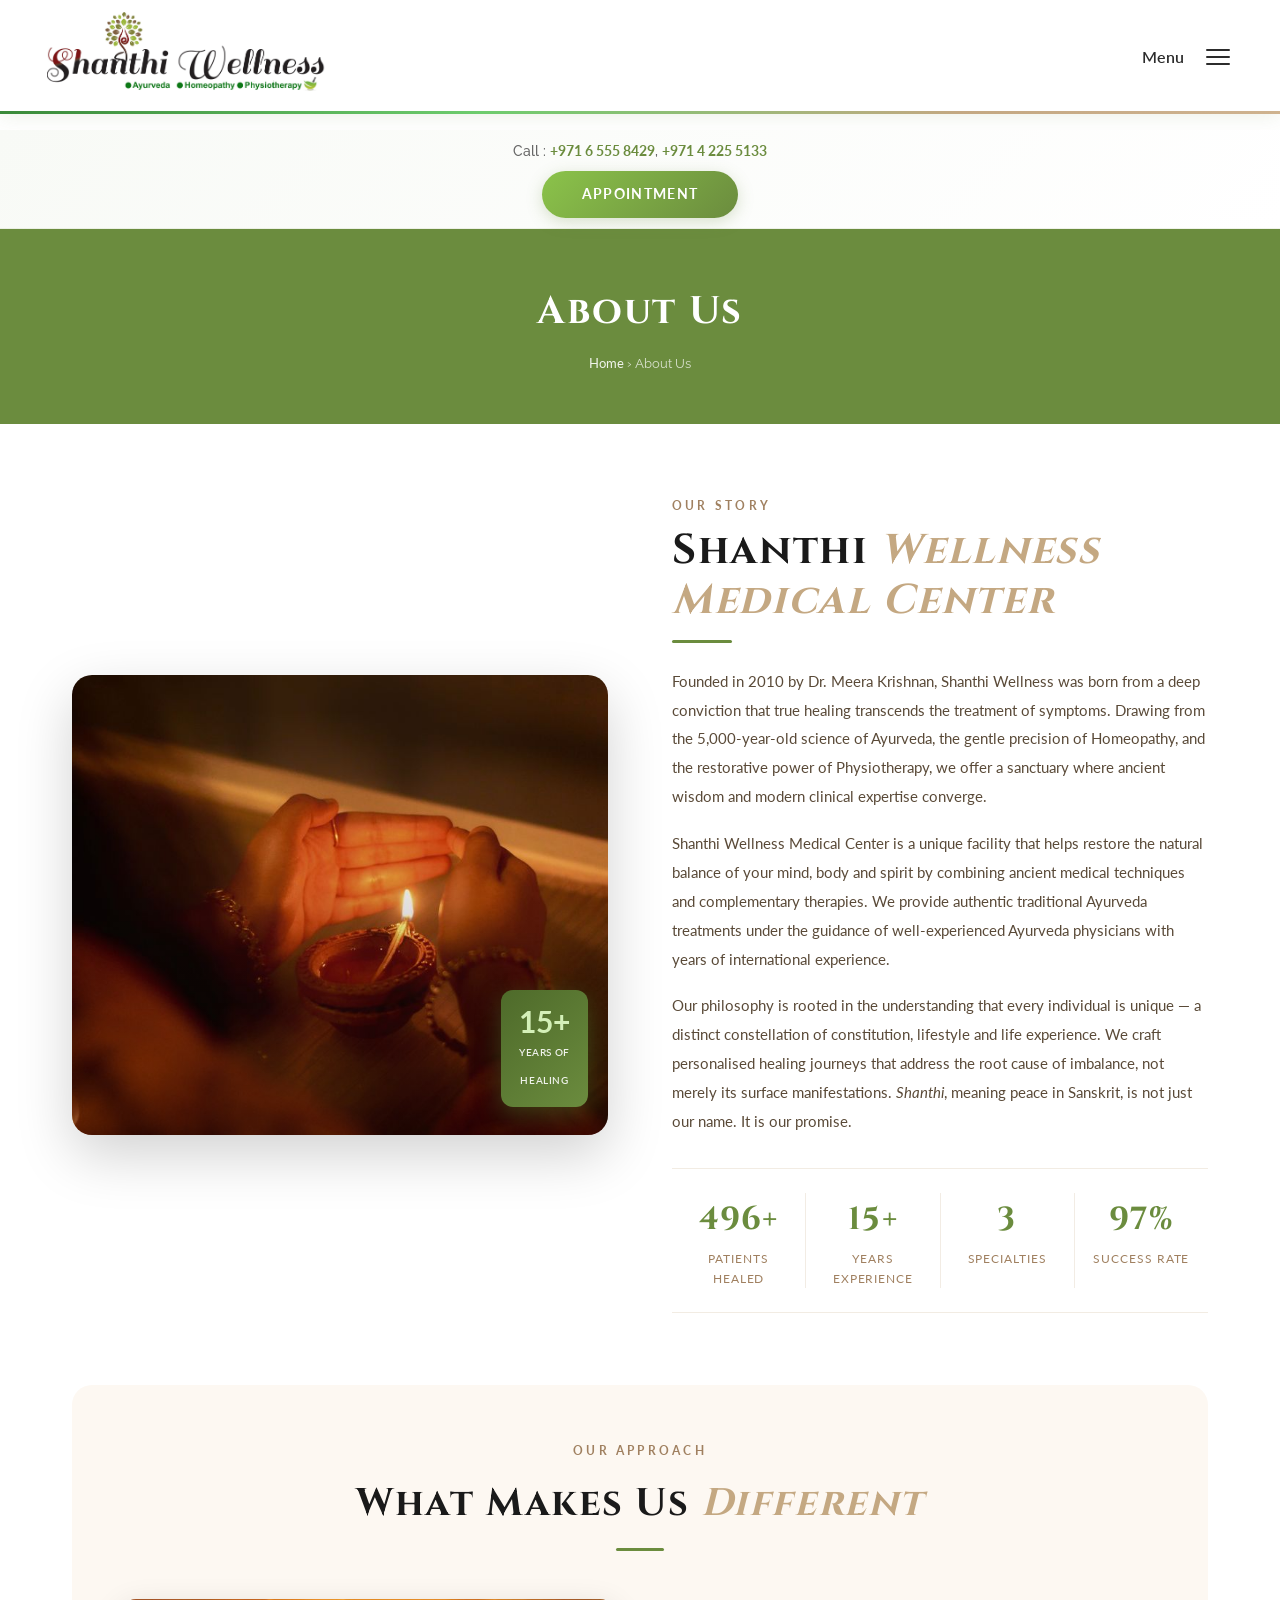
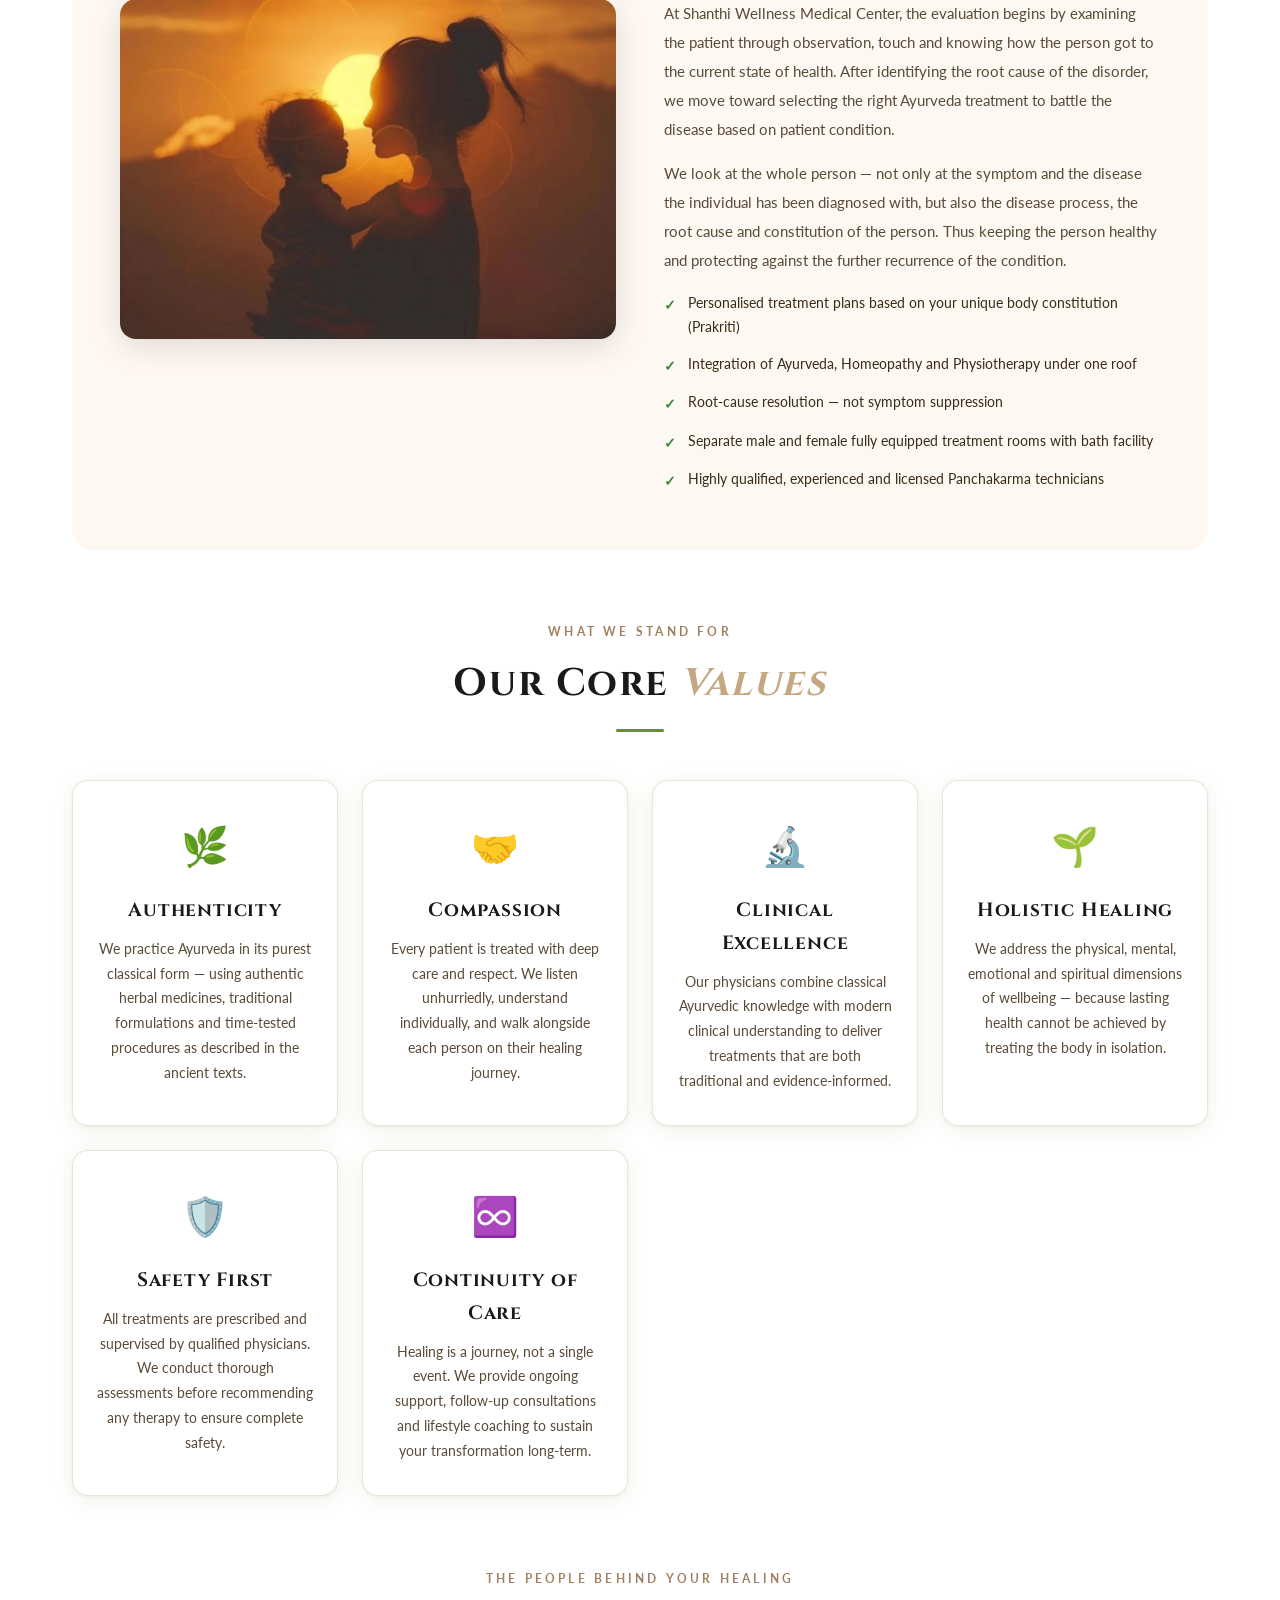
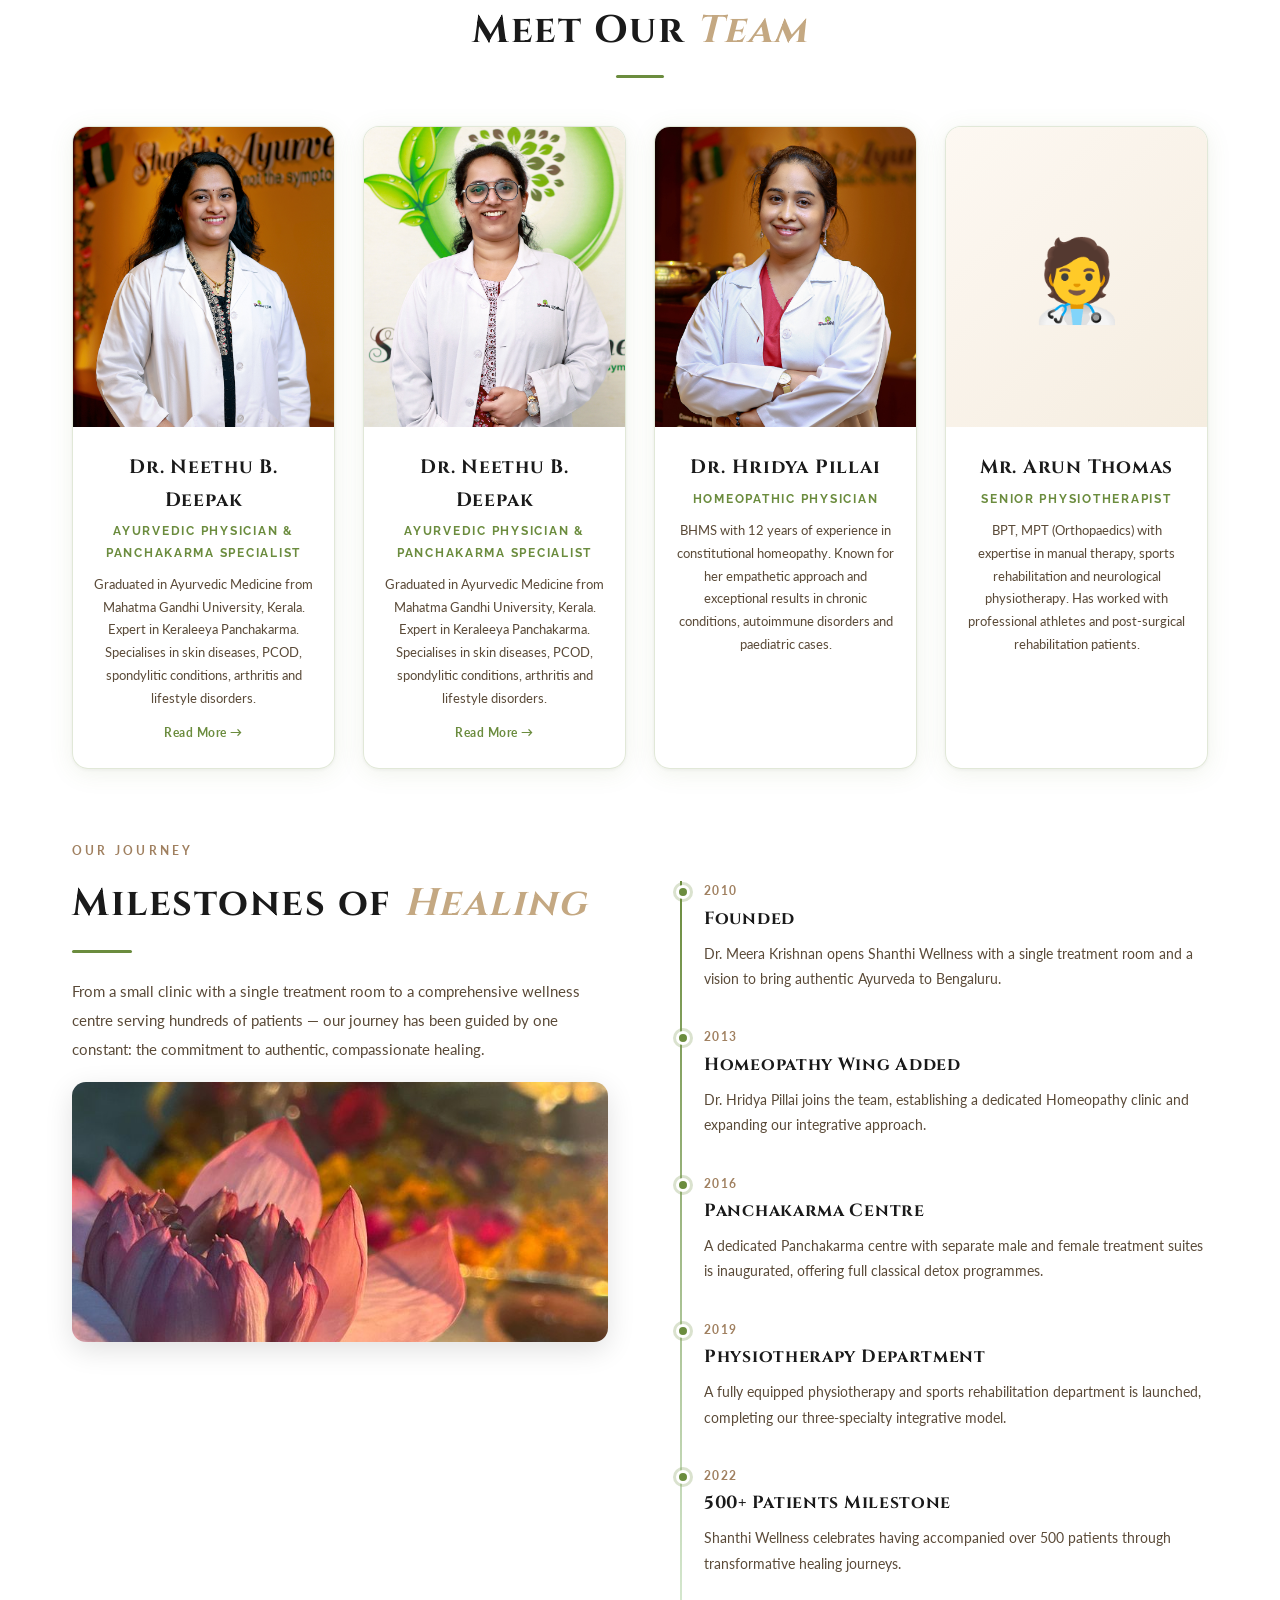
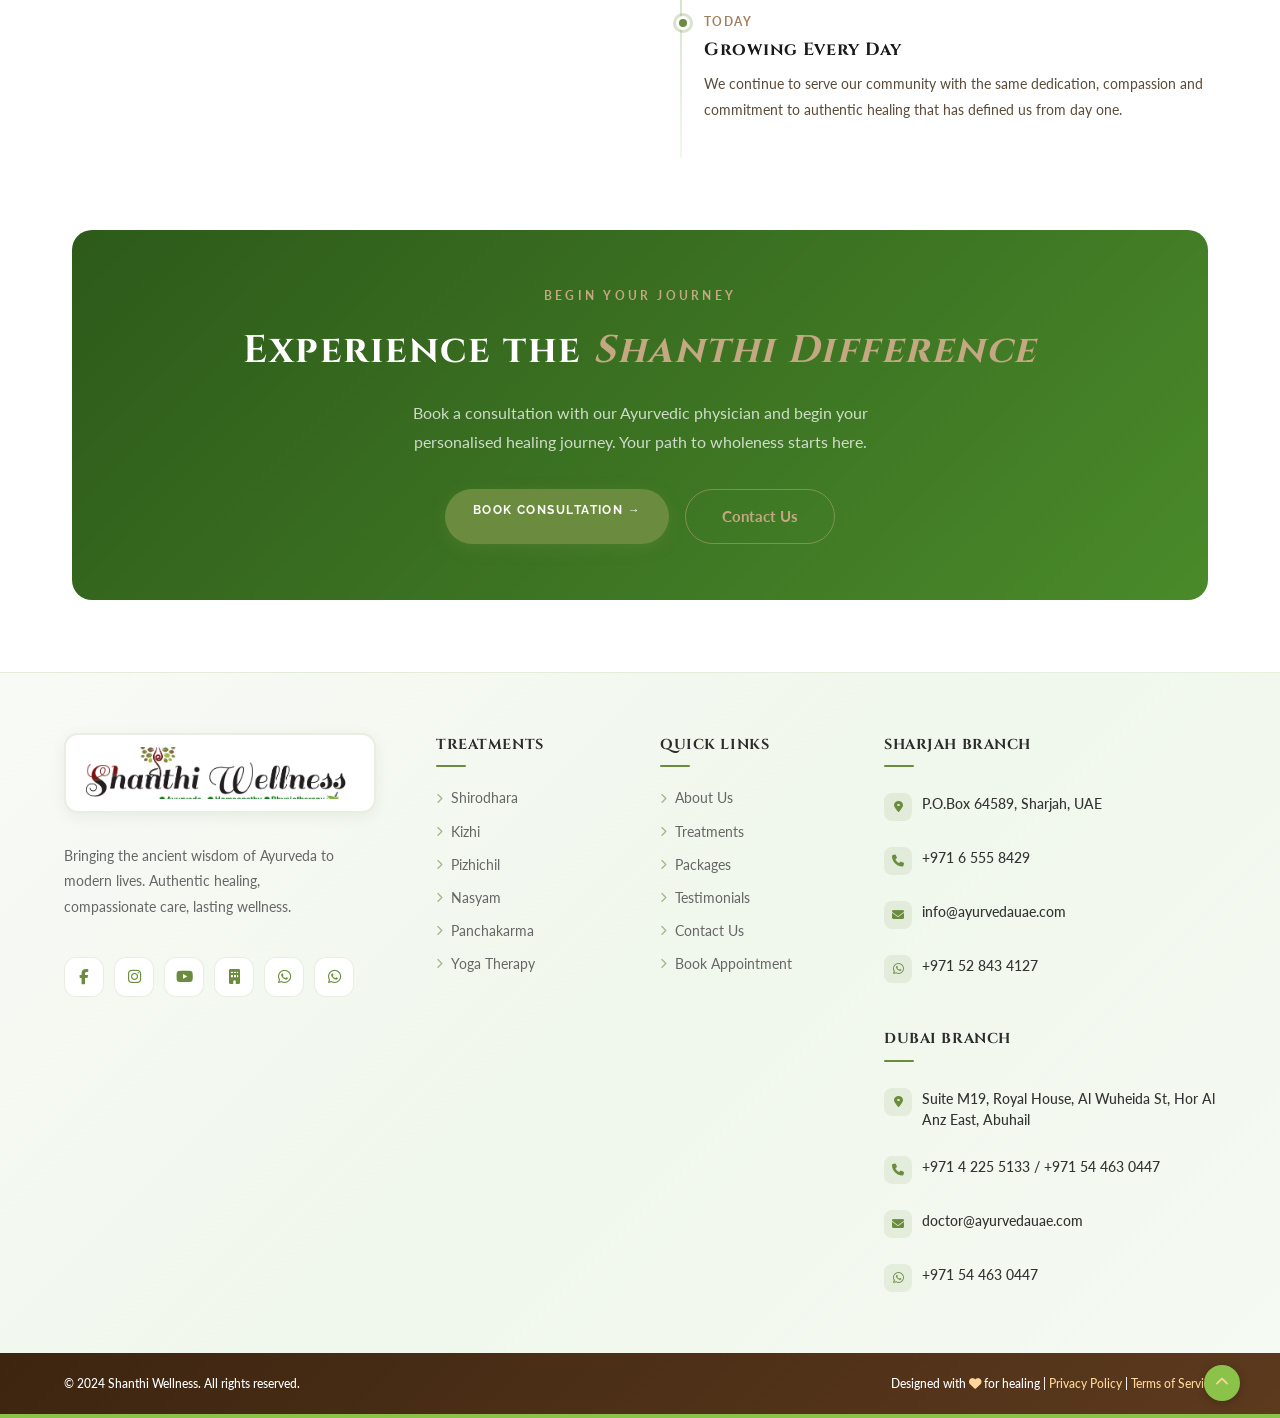
==== commit d98ae24c: "new changes" ====
--- a/about.html
+++ b/about.html
@@ -11,6 +11,8 @@
   <link rel="stylesheet" href="styles.css"/>
   <link rel="stylesheet" href="page-styles.css"/>
   <style>
+body{background:#ffffff !important;background-image:none !important;background-attachment:scroll !important;color:#333333 !important;}
+.page-content{background:#ffffff !important;}
     /* ── About page specific styles ── */
     .about-story-grid{display:grid;grid-template-columns:1fr 1fr;gap:64px;align-items:center;margin-bottom:72px}
 
